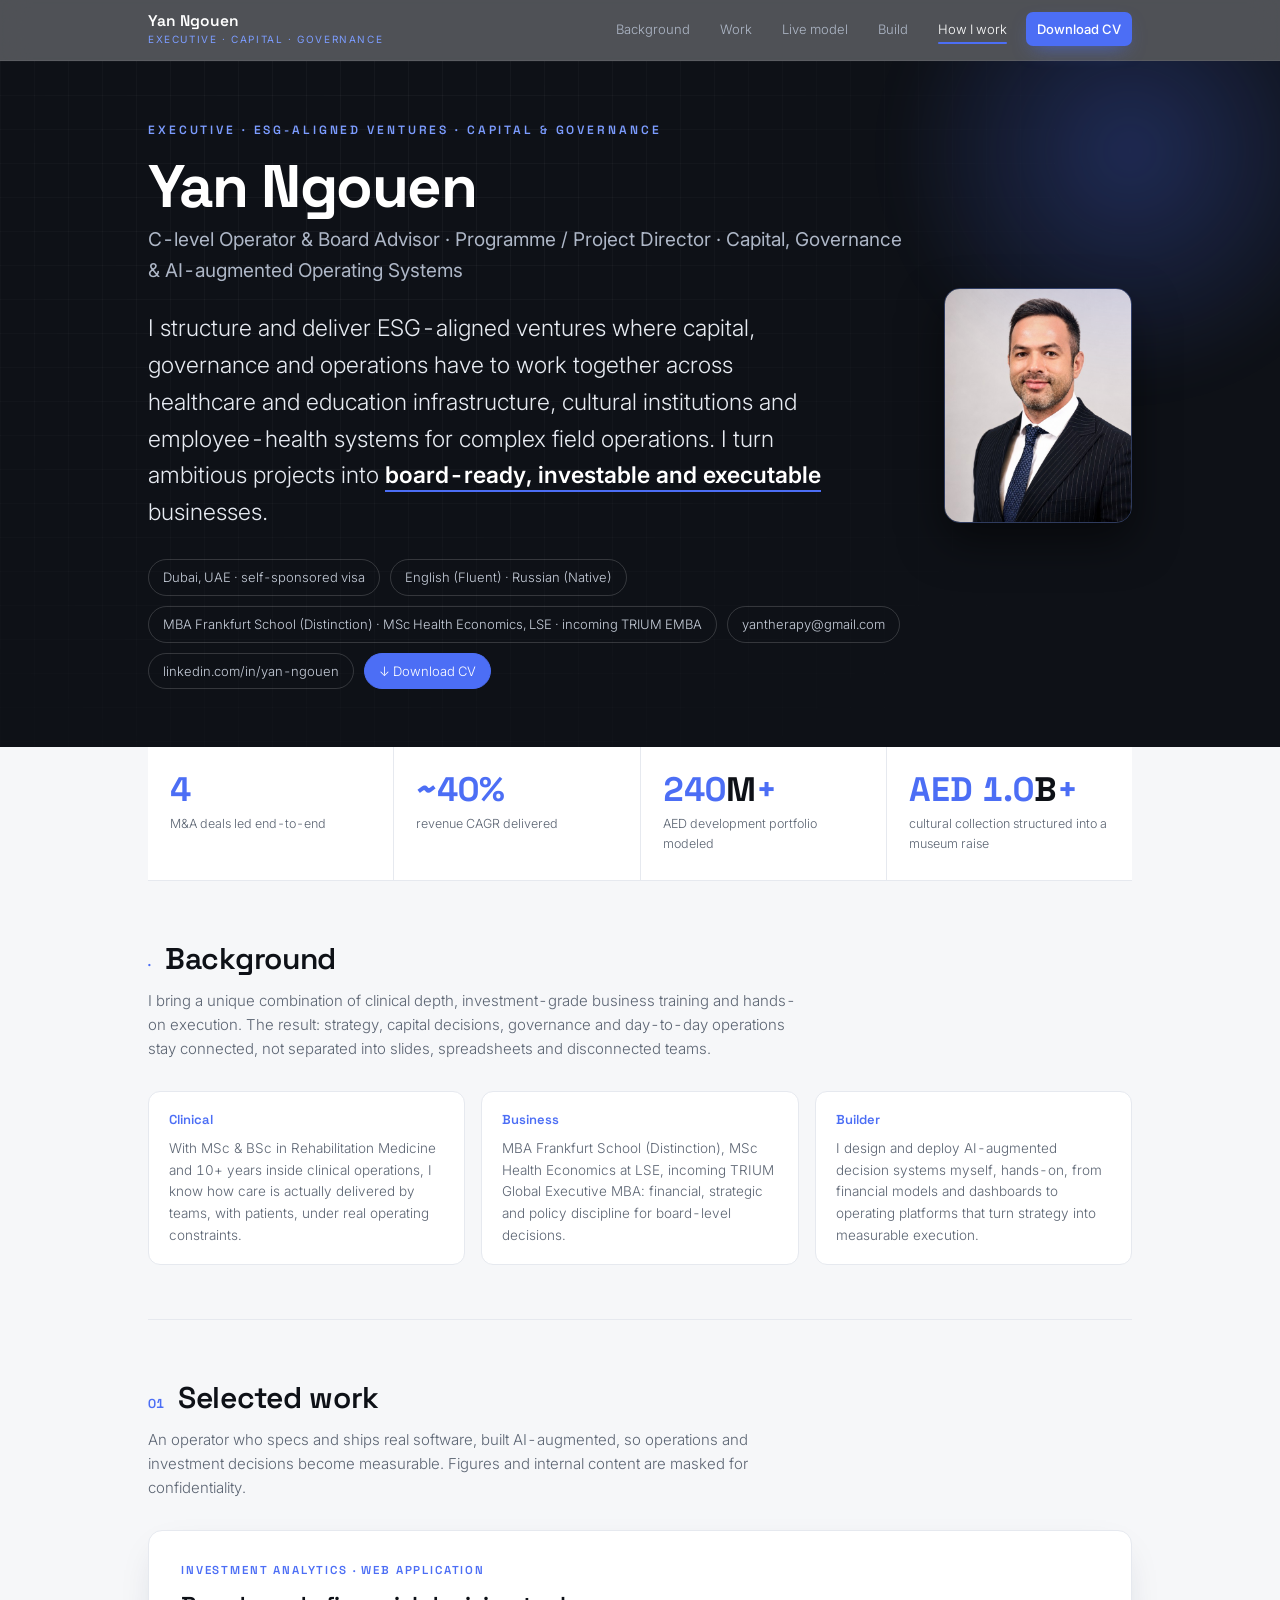
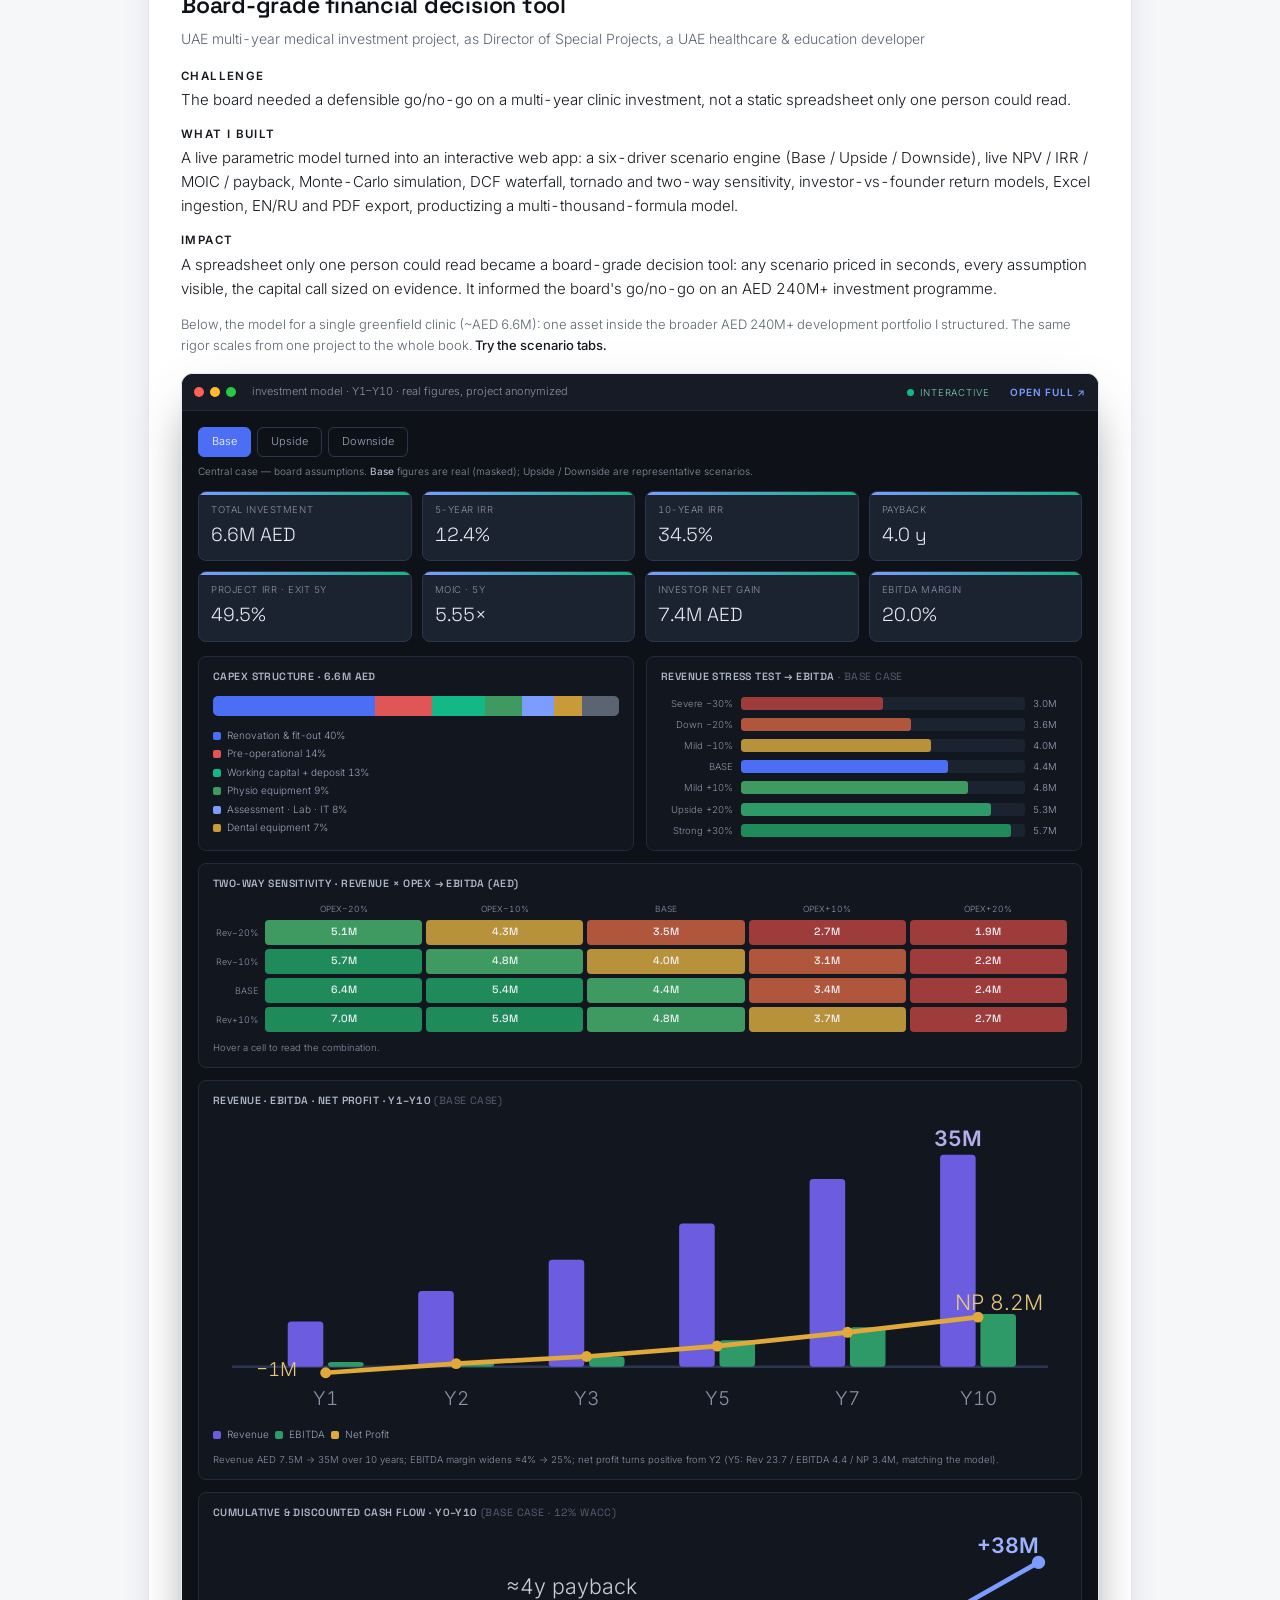
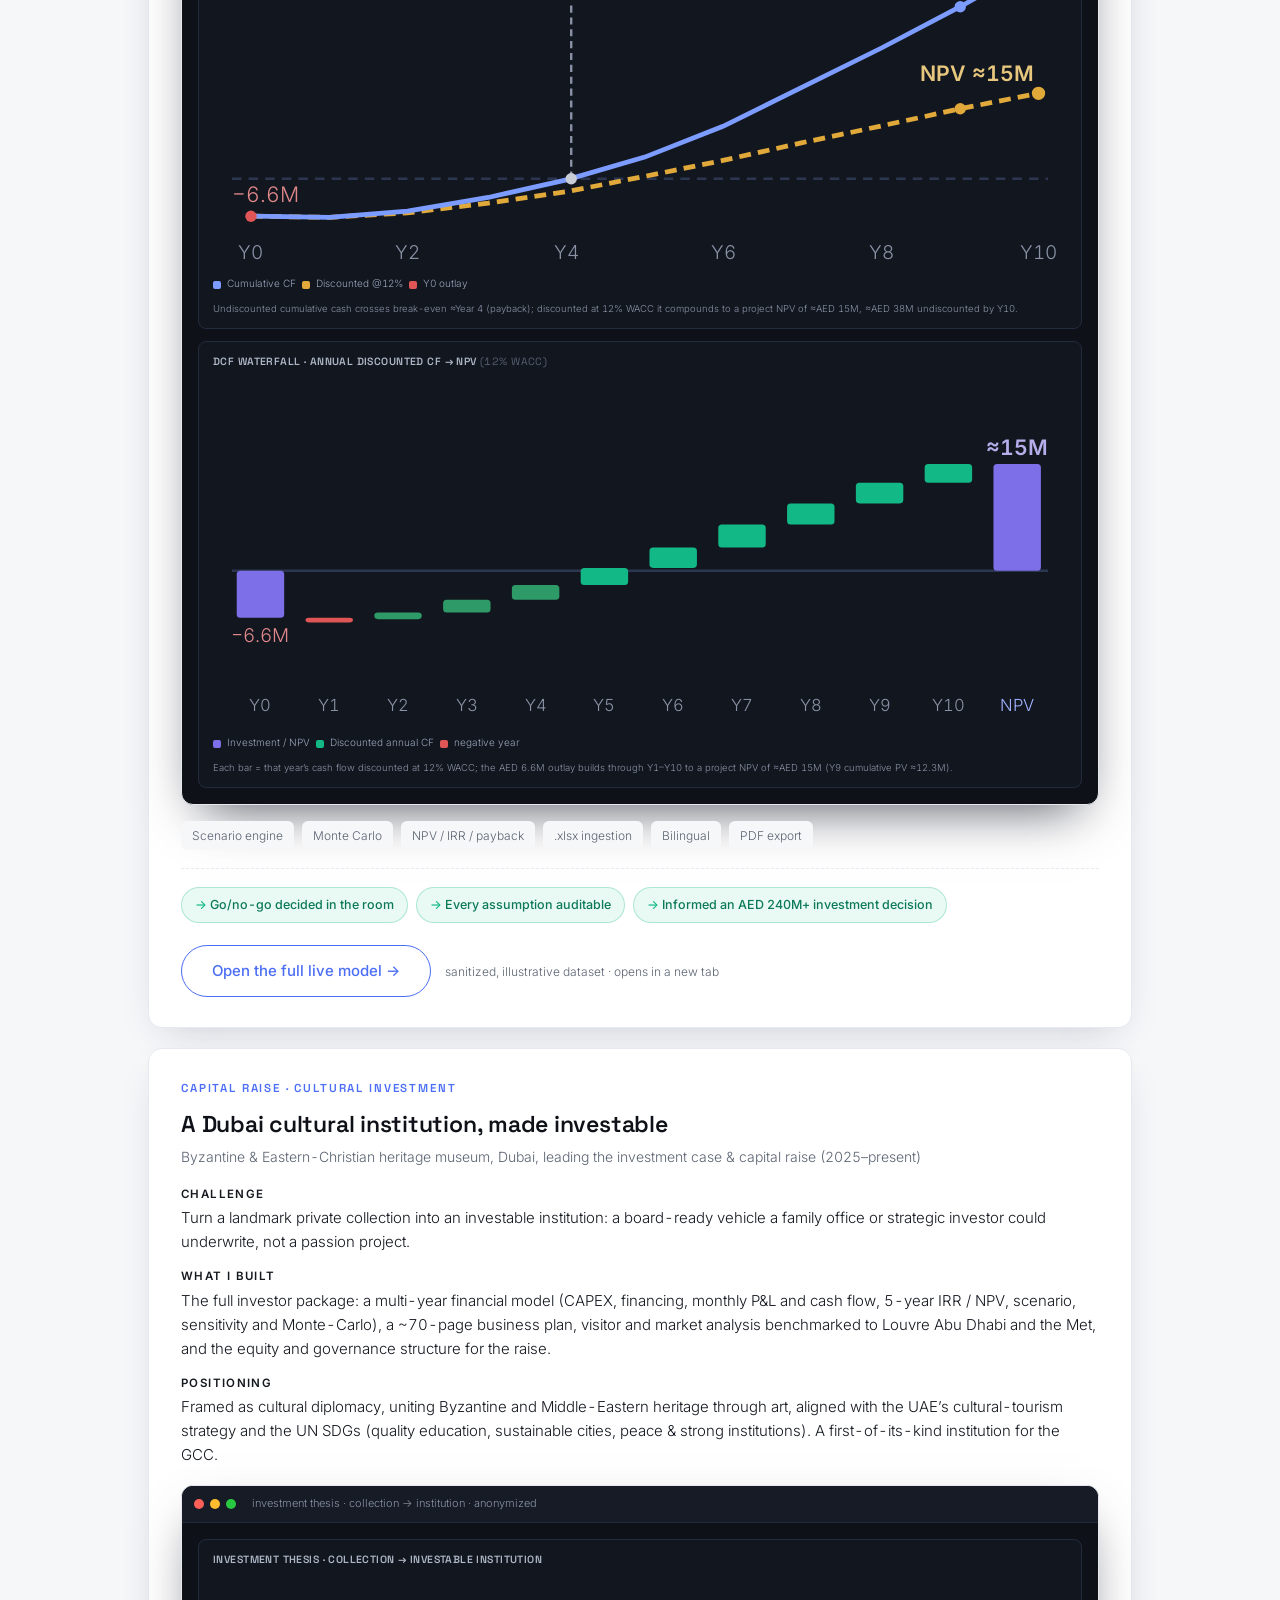
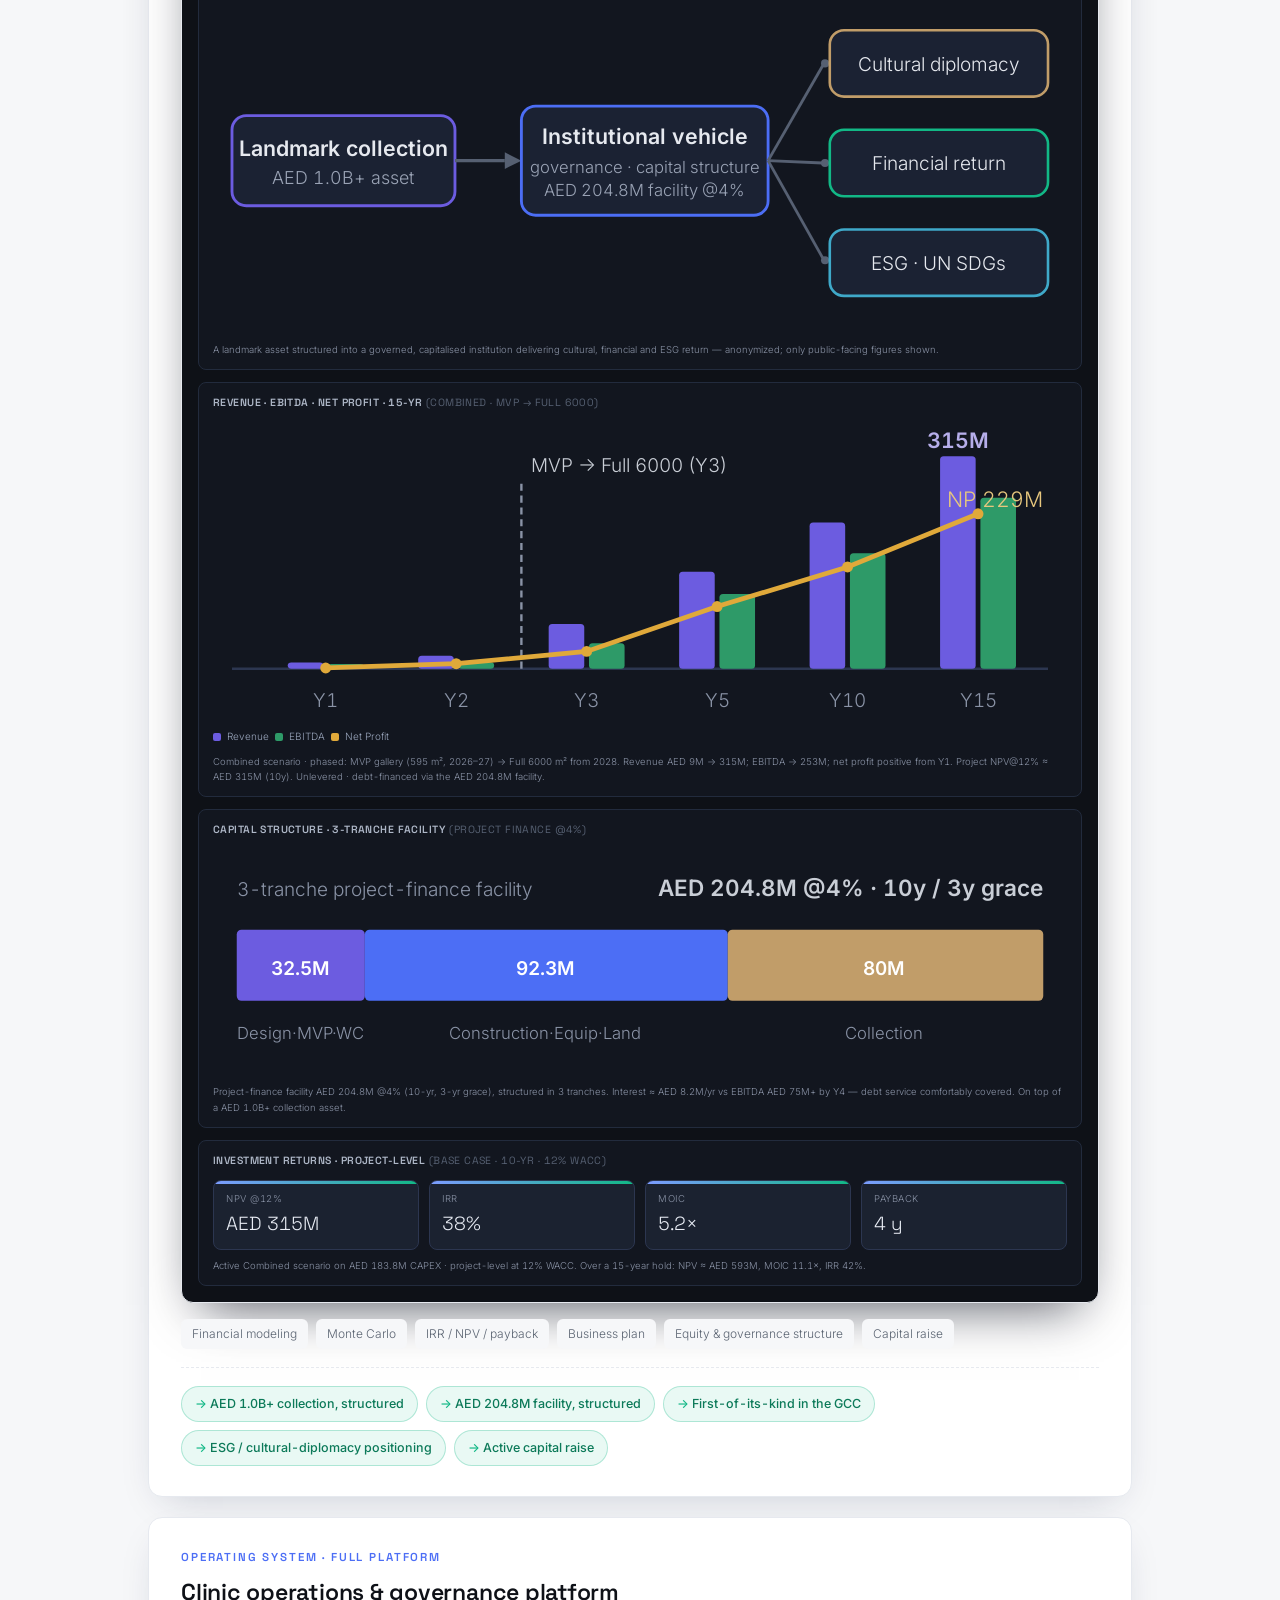
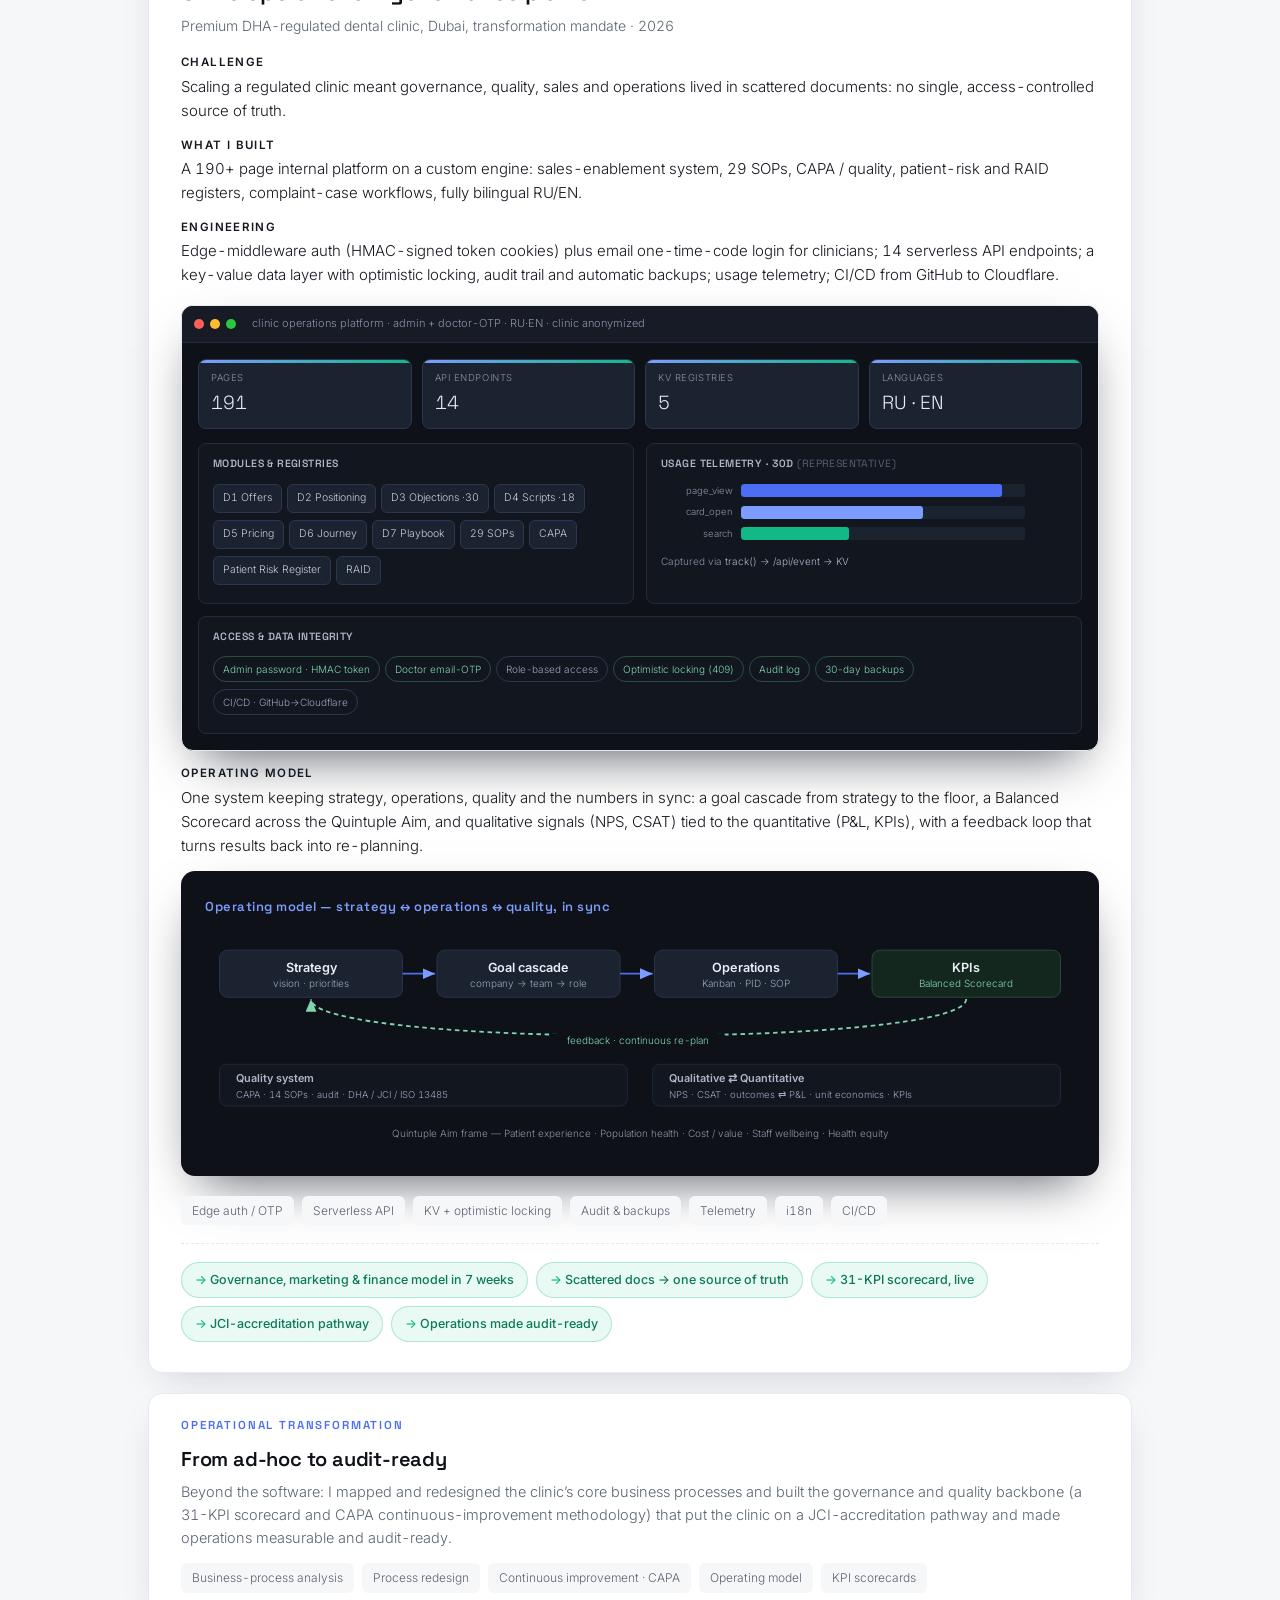
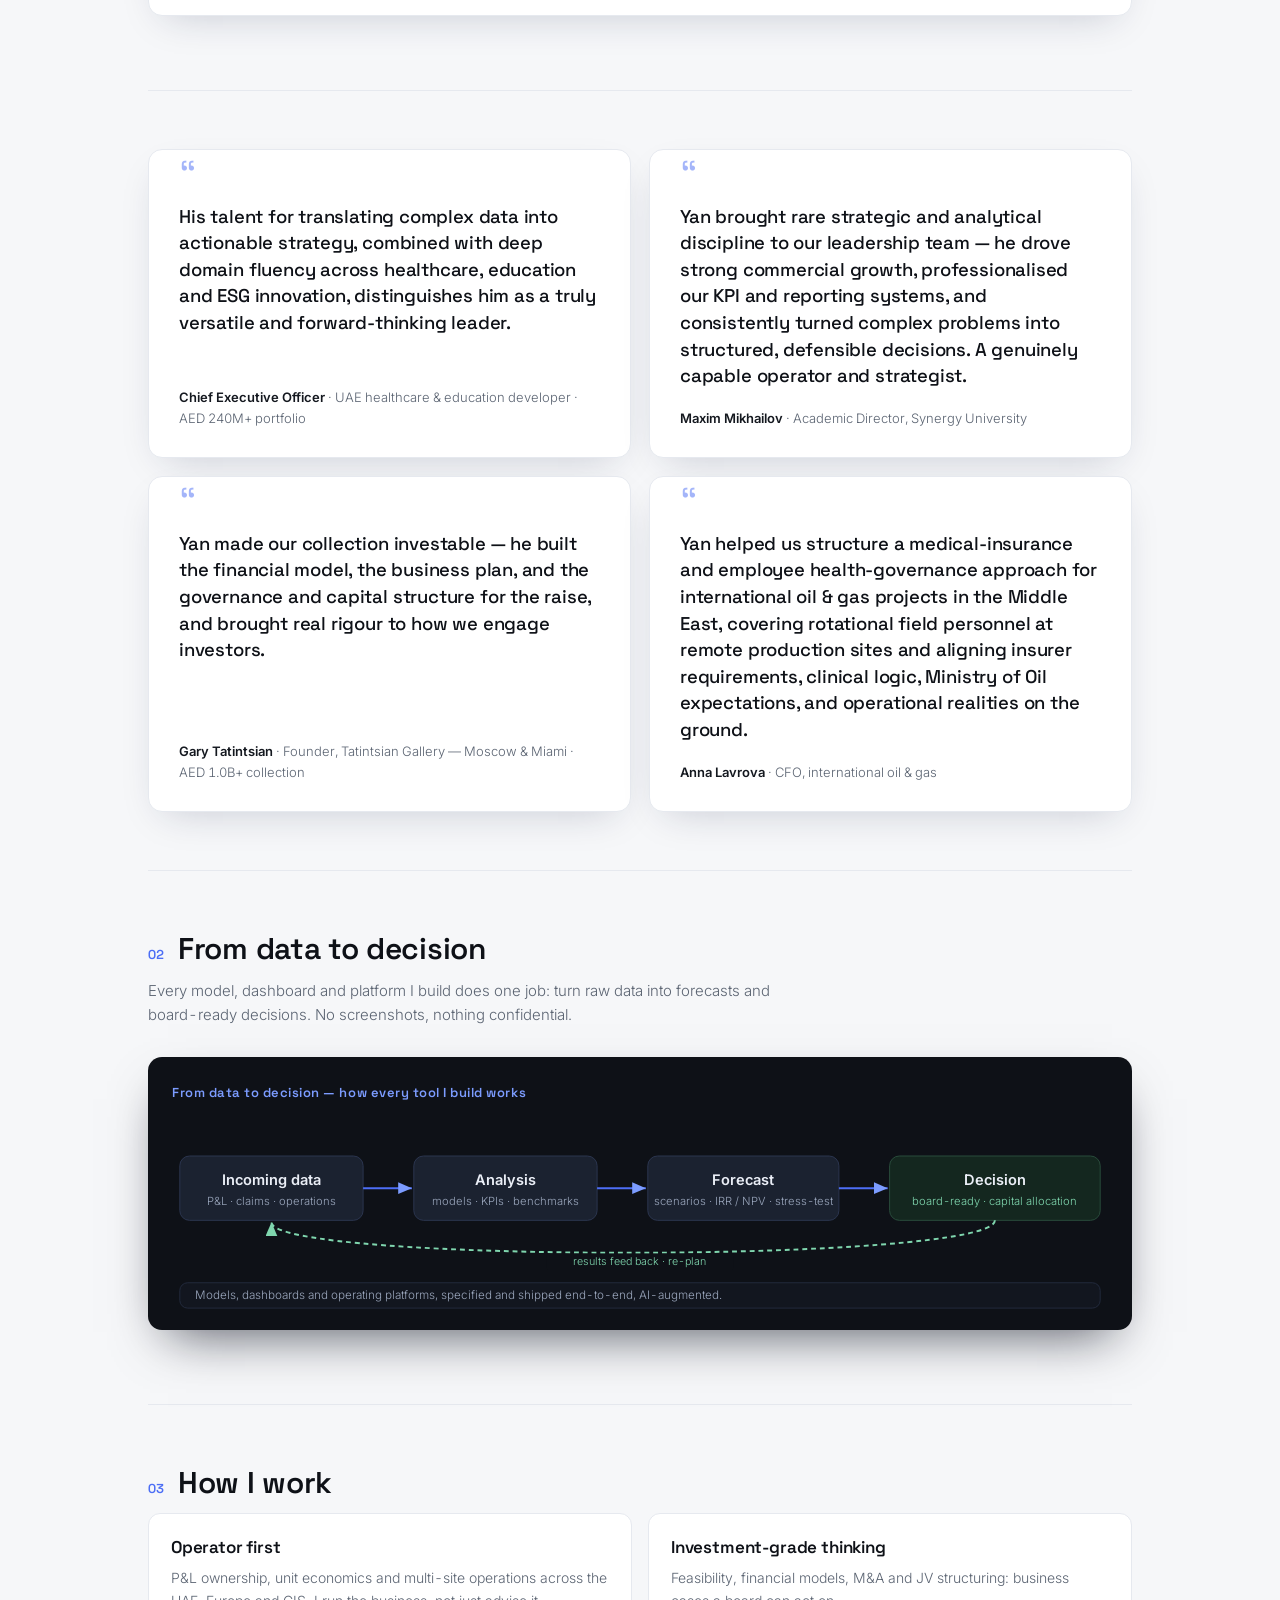
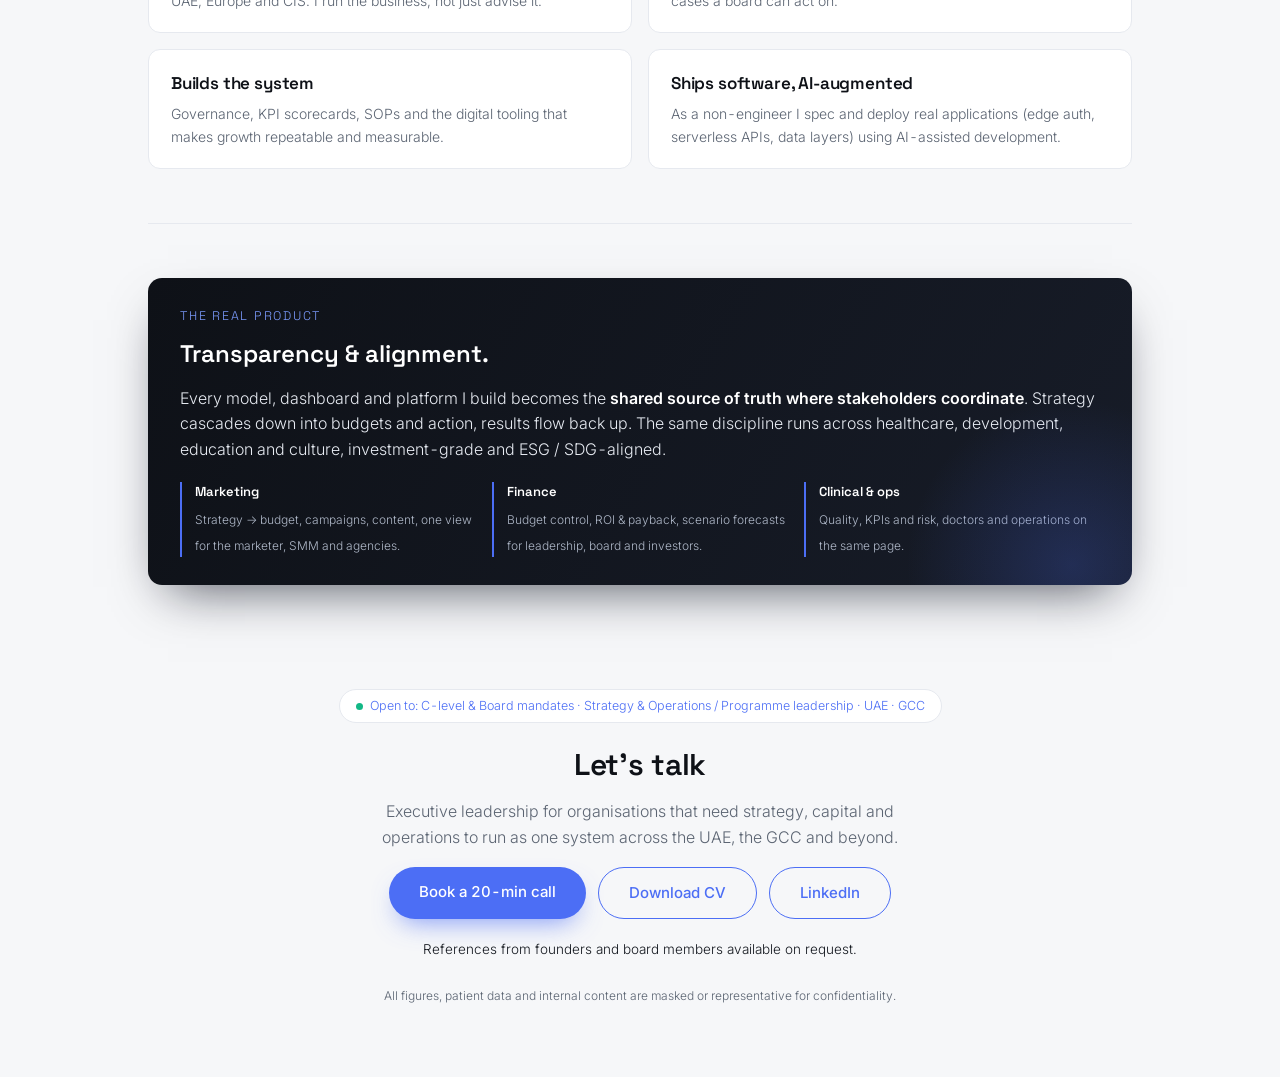
==== index.html @ 35f6a682 "Arisha ENG" ====
<!DOCTYPE html>
<html lang="en">
<head>
<meta charset="UTF-8">
<meta name="viewport" content="width=device-width, initial-scale=1.0">
<title>Yan Ngouen — Executive · ESG-aligned Ventures · Capital &amp; Governance</title>
<meta name="description" content="Yan Ngouen — C-level Operator &amp; Board Advisor · Programme / Project Director. I structure and deliver ESG-aligned ventures where capital, governance and operations work together across healthcare, education, cultural institutions and employee-health systems. Dubai, UAE.">
<meta name="theme-color" content="#0E1117">
<meta name="robots" content="noindex, nofollow">
<meta name="googlebot" content="noindex, nofollow">
<link rel="icon" type="image/png" href="favicon.png">
<meta property="og:type" content="website">
<meta property="og:title" content="Yan Ngouen — Executive · ESG-aligned Ventures · Capital &amp; Governance">
<meta property="og:description" content="C-level Operator &amp; Board Advisor · Programme / Project Director. I turn ambitious projects into board-ready, investable and executable businesses — ESG-aligned, across healthcare, education, culture and employee-health. Dubai, UAE.">
<meta property="og:image" content="https://yantheapy.github.io/yan-portfolio/og-image.png">
<meta property="og:url" content="https://yantheapy.github.io/yan-portfolio/">
<meta name="twitter:card" content="summary_large_image">
<meta name="twitter:title" content="Yan Ngouen — Executive · ESG-aligned Ventures · Capital &amp; Governance">
<meta name="twitter:description" content="C-level Operator &amp; Board Advisor · Programme / Project Director · ESG-aligned ventures · board-ready, investable, executable · Dubai">
<meta name="twitter:image" content="https://yantheapy.github.io/yan-portfolio/og-image.png">
<link rel="preconnect" href="https://fonts.googleapis.com">
<link rel="preconnect" href="https://fonts.gstatic.com" crossorigin>
<link href="https://fonts.googleapis.com/css2?family=Space+Grotesk:wght@500;600;700&family=Inter:wght@300;400;500;600&display=swap" rel="stylesheet">
<style>
  :root{
    --ink:#0E1117; --ink2:#171C28; --paper:#FFFFFF; --bg:#F6F7F9;
    --text:#14181F; --muted:#5B6472; --line:#E6E9EF;
    --accent:#4C6EF5; --accent2:#7C9CFF; --good:#12B886;
    --shadow-light:0 14px 38px -16px rgba(22,32,68,.22);
    --shadow-dark:0 22px 50px -20px rgba(4,9,24,.7);
  }
  *{box-sizing:border-box;margin:0;padding:0}
  html{scroll-behavior:smooth}
  body{font-family:'Inter',sans-serif;color:var(--text);background:var(--bg);line-height:1.6;font-weight:300;-webkit-font-smoothing:antialiased;font-variant-numeric:tabular-nums}
  .wrap{max-width:1040px;margin:0 auto;padding:0 28px}
  h1,h2,h3,h4,.dsp{font-family:'Space Grotesk',sans-serif;font-weight:600;letter-spacing:-.01em;text-wrap:balance}
  a{color:var(--accent);text-decoration:none}
  :focus-visible{outline:2px solid var(--accent2);outline-offset:3px;border-radius:4px}
  section{scroll-margin-top:72px}

  /* SKIP LINK */
  .skip{position:absolute;left:-9999px;top:0;z-index:120;background:var(--accent);color:#fff;padding:10px 16px;border-radius:0 0 8px 0;font-size:13px}
  .skip:focus{left:0}

  /* TOP NAV */
  .topnav{position:sticky;top:0;z-index:60;background:rgba(14,17,23,.72);backdrop-filter:blur(14px) saturate(140%);-webkit-backdrop-filter:blur(14px) saturate(140%);border-bottom:1px solid rgba(255,255,255,.07)}
  .nav-inner{display:flex;align-items:center;justify-content:space-between;height:58px}
  .navbrand{display:flex;flex-direction:column;line-height:1;color:#fff;font-family:'Space Grotesk';font-weight:600;font-size:15.5px}
  .navbrand span{font-family:'Inter';font-weight:400;font-size:10px;letter-spacing:.16em;text-transform:uppercase;color:var(--accent2);margin-top:4px}
  .navlinks{display:flex;align-items:center;gap:8px}
  .navlinks a{font-size:13px;color:#AEB7C7;padding:7px 11px;border-radius:7px;transition:color .2s,background .2s;position:relative}
  .navlinks a:not(.navcta):hover{color:#fff;background:rgba(255,255,255,.06)}
  .navlinks a.active{color:#fff}
  .navlinks a.active:not(.navcta)::after{content:"";position:absolute;left:11px;right:11px;bottom:2px;height:2px;border-radius:2px;background:var(--accent)}
  .navcta{color:#fff!important;background:var(--accent);padding:8px 15px;border-radius:999px;font-weight:500;box-shadow:0 8px 20px -8px rgba(76,110,245,.7);transition:transform .2s,box-shadow .2s}
  .navcta:hover{transform:translateY(-1px);box-shadow:0 12px 26px -8px rgba(76,110,245,.85)}
  .navcta:active{transform:translateY(0)}
  .progress{height:2px;width:0;background:linear-gradient(90deg,var(--accent),var(--accent2));transition:width .08s linear}
  @media(max-width:720px){.navlinks a:not(.navcta){display:none}}

  /* HERO (dark) */
  .hero{background:var(--ink);color:#EEF1F6;position:relative;overflow:hidden}
  .hero::before{content:"";position:absolute;inset:0;
    background-image:linear-gradient(rgba(255,255,255,.04) 1px,transparent 1px),linear-gradient(90deg,rgba(255,255,255,.04) 1px,transparent 1px);
    background-size:34px 34px;mask-image:radial-gradient(circle at 30% 20%,#000,transparent 75%);-webkit-mask-image:radial-gradient(circle at 30% 20%,#000,transparent 75%)}
  .hero::after{content:"";position:absolute;width:540px;height:540px;right:-120px;top:-180px;border-radius:50%;
    background:radial-gradient(circle,rgba(76,110,245,.28),transparent 62%);filter:blur(20px);pointer-events:none}
  .hero .wrap{position:relative;padding:60px 28px 58px}
  .eyebrow{font-family:'Space Grotesk';letter-spacing:.24em;text-transform:uppercase;font-size:12px;color:var(--accent2);font-weight:600}
  .hero h1{font-size:60px;line-height:1.02;margin:16px 0 8px;color:#fff;font-weight:700;letter-spacing:-.025em}
  .hero .role{font-size:19px;color:#AEB7C7;font-weight:400}
  .spine{font-size:23px;margin:24px 0 28px;max-width:680px;color:#E7EBF2;font-weight:300}
  .spine b{font-weight:600;color:#fff;border-bottom:2px solid var(--accent);padding-bottom:1px}
  .chips{display:flex;flex-wrap:wrap;gap:10px}
  .chip{font-size:13px;padding:7px 14px;border:1px solid rgba(255,255,255,.16);border-radius:999px;color:#C7CEDA;transition:border-color .2s,background .2s,transform .2s}
  .chip:hover{border-color:rgba(124,156,255,.55);background:rgba(124,156,255,.08)}
  .chip a{color:#C7CEDA}
  .chip.solid{background:var(--accent);border-color:var(--accent);color:#fff}
  .chip.solid a{color:#fff}
  .chip.solid:hover{transform:translateY(-1px);background:#3f60e8}
  .herowrap{display:flex;align-items:center;gap:36px;justify-content:space-between}
  .herotext{flex:1;min-width:0}
  .headshot{width:188px;height:235px;border-radius:16px;object-fit:cover;object-position:center top;border:1px solid rgba(124,156,255,.30);box-shadow:0 18px 44px rgba(0,0,0,.5);flex:none}
  @media(max-width:720px){.herowrap{flex-direction:column-reverse;align-items:flex-start;gap:18px}.headshot{width:128px;height:160px}}

  /* METRICS */
  .metrics{display:grid;grid-template-columns:repeat(4,1fr);gap:1px;background:var(--line);border-bottom:1px solid var(--line)}
  .metric{background:var(--paper);padding:26px 22px;transition:background .25s}
  .metric:hover{background:#FBFCFE}
  .metric .num{font-family:'Space Grotesk';font-size:34px;color:var(--ink);line-height:1;font-weight:700}
  .metric .num span{color:var(--accent)}
  .metric .lbl{font-size:12.5px;color:var(--muted);margin-top:7px}

  .sec{padding:54px 0;border-bottom:1px solid var(--line)}
  .sec-head{display:flex;align-items:baseline;gap:14px;margin-bottom:6px}
  .sec-head h2{font-size:30px;color:var(--ink)}
  .sec-head .n{font-family:'Space Grotesk';font-size:13px;color:var(--accent);font-weight:600}
  .sec-sub{color:var(--muted);font-size:15px;margin-bottom:30px;max-width:660px}

  .case{background:var(--paper);border:1px solid var(--line);border-radius:14px;padding:30px 32px;margin-bottom:20px;box-shadow:var(--shadow-light);transition:transform .3s cubic-bezier(.2,.7,.2,1),box-shadow .3s}
  .case:hover{transform:translateY(-3px);box-shadow:0 26px 56px -22px rgba(22,32,68,.32)}
  .case .tag{font-family:'Space Grotesk';font-size:11.5px;letter-spacing:.16em;text-transform:uppercase;color:var(--accent);font-weight:600}
  .case h3{font-size:23px;margin:8px 0 4px;color:var(--ink)}
  .case .ctx{color:var(--muted);font-size:14px;margin-bottom:16px}
  .case .block{margin:13px 0}
  .case .block .k{font-size:11.5px;letter-spacing:.12em;text-transform:uppercase;color:var(--text);font-weight:600;margin-bottom:3px}
  .case .block p{font-size:15px}
  .stack{display:flex;flex-wrap:wrap;gap:8px;margin-top:16px}
  .stack span{font-size:12px;padding:5px 11px;background:var(--bg);border-radius:6px;color:var(--muted)}
  .outcome{display:flex;flex-wrap:wrap;gap:8px;margin-top:18px;padding-top:18px;border-top:1px dashed var(--line)}
  .outcome .o{font-size:12.5px;padding:7px 13px;border-radius:999px;background:rgba(18,184,134,.09);border:1px solid rgba(18,184,134,.28);color:#0c7a59;font-weight:500}
  .outcome .o::before{content:"→ ";color:var(--good)}

  /* DIAGRAMS */
  .diagram{background:var(--ink);border-radius:14px;padding:26px 24px 18px;margin-bottom:20px;box-shadow:var(--shadow-dark)}
  .diagram .dlabel{font-family:'Space Grotesk';font-size:13px;color:var(--accent2);font-weight:600;margin-bottom:14px;letter-spacing:.04em}
  .diagram svg{width:100%;height:auto;display:block}

  .caps{display:grid;grid-template-columns:repeat(2,1fr);gap:16px}
  .cap{padding:20px 22px;border:1px solid var(--line);border-radius:12px;background:var(--paper);transition:transform .25s,border-color .25s,box-shadow .25s}
  .cap:hover{transform:translateY(-3px);border-color:rgba(76,110,245,.45);box-shadow:var(--shadow-light)}
  .cap h4{font-size:17px;margin-bottom:6px;color:var(--ink)}
  .cap p{font-size:14px;color:var(--muted)}
  .triad{display:grid;grid-template-columns:repeat(3,1fr);gap:16px}
  .tcard{padding:18px 20px;border:1px solid var(--line);border-radius:12px;background:var(--paper);transition:transform .25s,border-color .25s,box-shadow .25s}
  .tcard:hover{transform:translateY(-3px);border-color:rgba(76,110,245,.45);box-shadow:var(--shadow-light)}
  .tcard .th{font-family:'Space Grotesk';font-size:13px;color:var(--accent);font-weight:600;margin-bottom:7px}
  .tcard p{font-size:13.5px;color:var(--muted)}
  @media(max-width:720px){.triad{grid-template-columns:1fr}}

  .note{background:linear-gradient(120deg,var(--ink),var(--ink2));color:#E7EBF2;border-radius:14px;padding:28px 32px;font-size:16px;font-weight:300;box-shadow:var(--shadow-dark);position:relative;overflow:hidden}
  .note::after{content:"";position:absolute;width:360px;height:360px;right:-120px;bottom:-160px;border-radius:50%;background:radial-gradient(circle,rgba(76,110,245,.22),transparent 65%);pointer-events:none}
  .note b{color:#fff;font-weight:600}
  .hubs{display:grid;grid-template-columns:repeat(3,1fr);gap:16px;margin-top:20px;position:relative}
  .hubs > div{border-left:2px solid var(--accent);padding-left:13px}
  .hubs b{display:block;color:#fff;font-size:13px;margin-bottom:3px;font-family:'Space Grotesk'}
  .hubs span{font-size:12px;color:#AEB7C7;line-height:1.5}
  @media(max-width:720px){.hubs{grid-template-columns:1fr}}

  footer{padding:50px 0 72px;text-align:center}
  footer h2{font-size:30px;color:var(--ink);margin-bottom:10px}
  .cta{display:inline-block;margin-top:8px;padding:13px 30px;background:var(--accent);color:#fff;border-radius:999px;font-size:15px;font-weight:500;box-shadow:0 12px 26px -10px rgba(76,110,245,.7);transition:transform .2s,box-shadow .2s}
  .cta:hover{transform:translateY(-2px);box-shadow:0 16px 32px -10px rgba(76,110,245,.85)}
  .cta:active{transform:translateY(0)}
  .cta.ghost{background:transparent;color:var(--accent);border:1px solid var(--accent);box-shadow:none}
  .cta.ghost:hover{background:rgba(76,110,245,.07)}
  .ctas{display:flex;gap:12px;justify-content:center;flex-wrap:wrap;margin-top:8px}
  .avail{display:inline-block;font-size:12.5px;color:var(--accent);border:1px solid var(--line);background:var(--paper);border-radius:999px;padding:6px 16px;margin-bottom:18px}
  .avail .dot{display:inline-block;width:7px;height:7px;border-radius:50%;background:var(--good);margin-right:7px;vertical-align:middle;box-shadow:0 0 0 0 rgba(18,184,134,.5);animation:pulse 2.4s infinite}
  @keyframes pulse{0%{box-shadow:0 0 0 0 rgba(18,184,134,.45)}70%{box-shadow:0 0 0 7px rgba(18,184,134,0)}100%{box-shadow:0 0 0 0 rgba(18,184,134,0)}}
  .fineprint{margin-top:26px;font-size:12px;color:var(--muted)}

  @media(max-width:720px){
    .hero h1{font-size:40px}.spine{font-size:19px}
    .metrics{grid-template-columns:repeat(2,1fr)}.caps{grid-template-columns:1fr}
    .hero .wrap{padding:48px 28px 40px}
  }

  /* INTERACTIVE DASHBOARD */
  .dashprev{margin-top:18px;border:1px solid var(--line);border-radius:12px;overflow:hidden;background:#0E1117;box-shadow:var(--shadow-dark)}
  .dashbar{display:flex;align-items:center;gap:6px;padding:9px 12px;background:#161B26;border-bottom:1px solid #222B3D}
  .dashbar i{width:10px;height:10px;border-radius:50%;display:inline-block}
  .dashbar .u{margin-left:10px;font-size:11px;color:#8A93A6}
  .dashbar .live{margin-left:auto;font-size:9.5px;letter-spacing:.1em;text-transform:uppercase;color:#7FD6AE;display:flex;align-items:center;gap:6px}
  .dashbar .live i{width:7px;height:7px;background:#12B886;animation:pulse 2.4s infinite}
  .dashbody{padding:16px}
  .scn{display:flex;gap:6px;margin-bottom:6px}
  .scn span{font-size:11px;padding:5px 13px;border-radius:6px;border:1px solid #2C3650;color:#9AA6BC;cursor:pointer;user-select:none;transition:background .2s,border-color .2s,color .2s,transform .15s}
  .scn span:hover{border-color:#4C6EF5;color:#C7CEDA}
  .scn span.on{background:#4C6EF5;border-color:#4C6EF5;color:#fff}
  .scn span:active{transform:scale(.96)}
  .scnhint{font-size:10px;color:#8A93A6;margin-bottom:12px}
  .scnhint b{color:#AEB7C7;font-weight:500}
  .kpis{display:grid;grid-template-columns:repeat(4,1fr);gap:10px;margin-bottom:14px}
  .kpi{background:#1B2230;border:1px solid #2C3650;border-radius:8px;padding:10px 12px;position:relative;overflow:hidden}
  .kpi::before{content:"";position:absolute;top:0;left:0;right:0;height:3px;background:linear-gradient(90deg,#7C9CFF,#12B886)}
  .kpi .l{font-size:9.5px;color:#8A93A6;text-transform:uppercase;letter-spacing:.06em}
  .kpi .v{font-family:'Space Grotesk';font-size:19px;color:#EAEEF6;margin-top:3px}
  .kpi .v.m{color:#566072;letter-spacing:.06em}
  .dgrid{display:grid;grid-template-columns:1fr 1fr;gap:12px;margin-top:14px}
  .panel{background:#12161F;border:1px solid #222B3D;border-radius:8px;padding:12px 14px}
  .panel h5{font-family:'Space Grotesk';font-size:10.5px;color:#AEB7C7;font-weight:600;margin-bottom:10px;letter-spacing:.04em;text-transform:uppercase}
  .torn{display:flex;flex-direction:column;gap:6px}
  .torn .r{display:flex;align-items:center;gap:8px}
  .torn .r .lab{width:72px;text-align:right;font-size:9.5px;color:#8A93A6;flex:none}
  .torn .r .track{flex:1;background:#1B2230;border-radius:3px;overflow:hidden}
  .torn .r .bar{height:13px;border-radius:3px;display:block;transition:width .6s cubic-bezier(.2,.7,.2,1)}
  .torn .r .val{font-size:9.5px;color:#9AA6BC;width:34px;flex:none}
  .sbar{display:flex;height:20px;border-radius:5px;overflow:hidden;margin-bottom:10px}
  .sbar span{display:block;height:100%}
  .leg{font-size:10px;color:#9AA6BC;line-height:1.85}
  .leg i{display:inline-block;width:8px;height:8px;border-radius:2px;margin-right:6px;vertical-align:middle}
  .heat2{display:grid;grid-template-columns:48px repeat(5,1fr);gap:4px;align-items:center}
  .heat2 .hh{font-size:8.5px;color:#8A93A6;text-align:center}
  .heat2 .hl{font-size:9px;color:#8A93A6;text-align:right;padding-right:3px}
  .heat2 .hc{height:25px;border-radius:4px;display:flex;align-items:center;justify-content:center;font-size:10.5px;color:#F0F3F8;font-weight:500;font-family:'Space Grotesk';cursor:default;transition:transform .15s,box-shadow .15s;position:relative}
  .heat2 .hc:hover{transform:scale(1.12);box-shadow:0 0 0 2px rgba(255,255,255,.5);z-index:2}
  .heatcap{font-size:9.5px;color:#8A93A6;margin-top:8px;min-height:13px}
  .heatcap b{color:#C7CEDA;font-weight:500}
  .chip2{font-size:10.5px;padding:5px 9px;background:#1B2230;border:1px solid #2C3650;border-radius:6px;color:#C7CEDA;display:inline-block;margin:0 5px 6px 0}
  .badge{font-size:10px;padding:4px 9px;border-radius:999px;border:1px solid #2C3650;color:#9AA6BC;display:inline-block;margin:0 5px 6px 0}
  .badge.g{border-color:#2A4D3C;color:#7FD6AE}
  @media(max-width:720px){.kpis{grid-template-columns:repeat(2,1fr)}.dgrid{grid-template-columns:1fr}}

  /* PULL QUOTES (two-up) */
  .quotewrap{padding:58px 0;border-bottom:1px solid var(--line)}
  .quotes{display:grid;grid-template-columns:repeat(2,1fr);gap:18px;max-width:1000px;margin:0 auto}
  .quote{background:var(--paper);border:1px solid var(--line);border-radius:14px;padding:28px 30px;box-shadow:var(--shadow-light);position:relative;display:flex;flex-direction:column}
  .quote .mark{display:block;font-family:'Space Grotesk';font-size:46px;line-height:0;height:26px;color:var(--accent);opacity:.5}
  .quote blockquote{margin:0;flex:1}
  .quote p{font-family:'Space Grotesk';font-weight:500;font-size:18.5px;line-height:1.44;letter-spacing:-.01em;color:var(--ink)}
  .quote .by{margin-top:18px;font-size:13px;color:var(--muted)}
  .quote .by b{color:var(--text);font-weight:600}
  @media(max-width:980px){.quotes{grid-template-columns:1fr;max-width:580px}}
  @media(max-width:720px){.quote p{font-size:18px}}

  /* MOTION */
  .reveal{opacity:0;transform:translateY(18px);transition:opacity .6s cubic-bezier(.2,.7,.2,1),transform .6s cubic-bezier(.2,.7,.2,1)}
  .reveal.in{opacity:1;transform:none}
  @media(prefers-reduced-motion:reduce){
    *{scroll-behavior:auto!important}
    .reveal{opacity:1!important;transform:none!important;transition:none!important}
    .torn .r .bar{transition:none!important}
    .avail .dot,.dashbar .live i{animation:none!important}
  }

  @media print{
    @page{margin:12mm 0}
    .topnav,.skip,.progress{display:none!important}
    .reveal{opacity:1!important;transform:none!important}
    .dashprev,.kpi{-webkit-print-color-adjust:exact;print-color-adjust:exact}
    body{background:#fff}
    .hero{background:var(--ink)!important;-webkit-print-color-adjust:exact;print-color-adjust:exact}
    .diagram,.note{-webkit-print-color-adjust:exact;print-color-adjust:exact}
    .case .block,.cap,.note,.diagram{break-inside:avoid}
    a{color:var(--text)}
  }
</style>
</head>
<body>
  <a class="skip" href="#main">Skip to content</a>

  <header class="topnav">
    <div class="wrap nav-inner">
      <a class="navbrand" href="#top">Yan Ngouen<span>Executive · Capital · Governance</span></a>
      <nav class="navlinks" aria-label="Section navigation">
        <a href="#background">Background</a>
        <a href="#work">Work</a>
        <a href="arisha/" target="_blank" rel="noopener">Live model</a>
        <a href="#build">Build</a>
        <a href="#how">How I work</a>
        <a class="navcta" href="cv.html">Download CV</a>
      </nav>
    </div>
    <div class="progress" id="progress"></div>
  </header>

  <div class="hero" id="top">
    <div class="wrap herowrap">
      <div class="herotext">
      <div class="eyebrow">Executive · ESG-aligned ventures · Capital &amp; Governance</div>
      <h1>Yan Ngouen</h1>
      <div class="role">C-level Operator &amp; Board Advisor · Programme / Project Director · Capital, Governance &amp; AI-augmented Operating Systems</div>
      <p class="spine">I structure and deliver ESG-aligned ventures where capital, governance and operations have to work together across healthcare and education infrastructure, cultural institutions and employee-health systems for complex field operations. I turn ambitious projects into <b>board-ready, investable and executable</b> businesses.</p>
      <div class="chips">
        <span class="chip">Dubai, UAE · self-sponsored visa</span>
        <span class="chip">English (Fluent) · Russian (Native)</span>
        <span class="chip">MBA Frankfurt School (Distinction) · MSc Health Economics, LSE · incoming TRIUM EMBA</span>
        <span class="chip"><a href="mailto:yantherapy@gmail.com">yantherapy@gmail.com</a></span>
        <span class="chip"><a href="https://www.linkedin.com/in/yan-ngouen/">linkedin.com/in/yan-ngouen</a></span>
        <span class="chip solid"><a href="cv.html">&#8595; Download CV</a></span>
      </div>
      </div>
      <img class="headshot" src="photo.jpg" alt="Yan Ngouen — C-level Operator &amp; Board Advisor" width="158" height="158">
    </div>
  </div>

  <main id="main" class="wrap">
    <div class="metrics">
      <div class="metric"><div class="num"><span class="c" data-count="4" data-dec="0">4</span></div><div class="lbl">M&amp;A deals led end-to-end</div></div>
      <div class="metric"><div class="num"><span style="color:var(--accent)"><span class="c" data-count="40" data-dec="0" data-prefix="~">~40</span>%</span></div><div class="lbl">revenue CAGR delivered</div></div>
      <div class="metric"><div class="num"><span class="c" data-count="240" data-dec="0">240</span>M<span>+</span></div><div class="lbl">AED development portfolio modeled</div></div>
      <div class="metric"><div class="num"><span class="c" data-count="1" data-dec="1" data-prefix="AED ">AED 1.0</span>B<span>+</span></div><div class="lbl">cultural collection structured into a museum raise</div></div>
    </div>

    <section id="background" class="sec">
      <div class="sec-head reveal"><span class="n">·</span><h2>Background</h2></div>
      <p class="sec-sub reveal">I bring a unique combination of clinical depth, investment-grade business training and hands-on execution. The result: strategy, capital decisions, governance and day-to-day operations stay connected, not separated into slides, spreadsheets and disconnected teams.</p>
      <div class="triad">
        <div class="tcard reveal"><div class="th">Clinical</div><p>With MSc &amp; BSc in Rehabilitation Medicine and 10+ years inside clinical operations, I know how care is actually delivered by teams, with patients, under real operating constraints.</p></div>
        <div class="tcard reveal"><div class="th">Business</div><p>MBA Frankfurt School (Distinction), MSc Health Economics at LSE, incoming TRIUM Global Executive MBA: financial, strategic and policy discipline for board-level decisions.</p></div>
        <div class="tcard reveal"><div class="th">Builder</div><p>I design and deploy AI-augmented decision systems myself, hands-on, from financial models and dashboards to operating platforms that turn strategy into measurable execution.</p></div>
      </div>
    </section>

    <section id="work" class="sec">
      <div class="sec-head reveal"><span class="n">01</span><h2>Selected work</h2></div>
      <p class="sec-sub reveal">An operator who specs and ships real software, built AI-augmented, so operations and investment decisions become measurable. Figures and internal content are masked for confidentiality.</p>

      <div class="case reveal">
        <div class="tag">Investment analytics · web application</div>
        <h3>Board-grade financial decision tool</h3>
        <div class="ctx">UAE multi-year medical investment project, as Director of Special Projects, a UAE healthcare &amp; education developer</div>
        <div class="block"><div class="k">Challenge</div><p>The board needed a defensible go/no-go on a multi-year clinic investment, not a static spreadsheet only one person could read.</p></div>
        <div class="block"><div class="k">What I built</div><p>A live parametric model turned into an interactive web app: a six-driver scenario engine (Base / Upside / Downside), live NPV / IRR / MOIC / payback, Monte-Carlo simulation, DCF waterfall, tornado and two-way sensitivity, investor-vs-founder return models, Excel ingestion, EN/RU and PDF export, productizing a multi-thousand-formula model.</p></div>
        <div class="block"><div class="k">Impact</div><p>A spreadsheet only one person could read became a board-grade decision tool: any scenario priced in seconds, every assumption visible, the capital call sized on evidence. It informed the board's go/no-go on an AED 240M+ investment programme.</p></div>
        <p style="font-size:13px;color:var(--muted);margin:2px 0 0">Below, the model for a single greenfield clinic (~AED 6.6M): one asset inside the broader AED 240M+ development portfolio I structured. The same rigor scales from one project to the whole book. <b style="color:var(--text);font-weight:500">Try the scenario tabs.</b></p>
        <div class="dashprev" id="invest">
          <div class="dashbar"><i style="background:#FF5F57"></i><i style="background:#FEBC2E"></i><i style="background:#28C840"></i><span class="u">investment model · Y1&ndash;Y10 · real figures, project anonymized</span><span class="live"><i></i>interactive</span><a href="arisha/" target="_blank" rel="noopener" style="margin-left:14px;font-size:10px;letter-spacing:.08em;text-transform:uppercase;color:#7C9CFF;font-weight:600;white-space:nowrap">open full &#8599;</a></div>
          <div class="dashbody">
            <div class="scn" id="scn" role="tablist" aria-label="Scenario">
              <span class="on" data-s="base" role="tab" tabindex="0" aria-selected="true">Base</span>
              <span data-s="upside" role="tab" tabindex="0" aria-selected="false">Upside</span>
              <span data-s="downside" role="tab" tabindex="0" aria-selected="false">Downside</span>
            </div>
            <div class="scnhint" id="scnhint">Central case — board assumptions. <b>Base</b> figures are real (masked); Upside / Downside are representative scenarios.</div>
            <div class="kpis">
              <div class="kpi"><div class="l">Total investment</div><div class="v" data-k="capex">6.6M AED</div></div>
              <div class="kpi"><div class="l">5-Year IRR</div><div class="v" data-k="irr5">12.4%</div></div>
              <div class="kpi"><div class="l">10-Year IRR</div><div class="v" data-k="irr10">34.5%</div></div>
              <div class="kpi"><div class="l">Payback</div><div class="v" data-k="payback">4.0 y</div></div>
              <div class="kpi"><div class="l">Project IRR · exit 5Y</div><div class="v" data-k="pirr">49.5%</div></div>
              <div class="kpi"><div class="l">MOIC · 5Y</div><div class="v" data-k="moic">5.55&times;</div></div>
              <div class="kpi"><div class="l">Investor net gain</div><div class="v" data-k="gain">7.4M AED</div></div>
              <div class="kpi"><div class="l">EBITDA margin</div><div class="v" data-k="ebitda">20.0%</div></div>
            </div>
            <div class="dgrid">
              <div class="panel">
                <h5>CapEx structure &middot; 6.6M AED</h5>
                <div class="sbar"><span style="width:40%;background:#4C6EF5"></span><span style="width:14%;background:#E05656"></span><span style="width:13%;background:#12B886"></span><span style="width:9%;background:#3E9A60"></span><span style="width:8%;background:#7C9CFF"></span><span style="width:7%;background:#C99A3A"></span><span style="width:9%;background:#5B6472"></span></div>
                <div class="leg"><i style="background:#4C6EF5"></i>Renovation &amp; fit-out 40%<br><i style="background:#E05656"></i>Pre-operational 14%<br><i style="background:#12B886"></i>Working capital + deposit 13%<br><i style="background:#3E9A60"></i>Physio equipment 9%<br><i style="background:#7C9CFF"></i>Assessment &middot; Lab &middot; IT 8%<br><i style="background:#C99A3A"></i>Dental equipment 7%</div>
              </div>
              <div class="panel">
                <h5>Revenue stress test &rarr; EBITDA <span style="color:#566072;font-weight:400" id="stresshint">· base case</span></h5>
                <div class="torn" id="torn">
                  <div class="r"><span class="lab">Severe &minus;30%</span><span class="track"><span class="bar" data-m="0.68" style="width:50%;background:#9E3B3B"></span></span><span class="val" data-mv="0.68">3.0M</span></div>
                  <div class="r"><span class="lab">Down &minus;20%</span><span class="track"><span class="bar" data-m="0.82" style="width:60%;background:#B0563C"></span></span><span class="val" data-mv="0.82">3.6M</span></div>
                  <div class="r"><span class="lab">Mild &minus;10%</span><span class="track"><span class="bar" data-m="0.91" style="width:67%;background:#B8923A"></span></span><span class="val" data-mv="0.91">4.0M</span></div>
                  <div class="r"><span class="lab">BASE</span><span class="track"><span class="bar" data-m="1.0" style="width:73%;background:#4C6EF5"></span></span><span class="val" data-mv="1.0">4.4M</span></div>
                  <div class="r"><span class="lab">Mild +10%</span><span class="track"><span class="bar" data-m="1.09" style="width:80%;background:#3E9A60"></span></span><span class="val" data-mv="1.09">4.8M</span></div>
                  <div class="r"><span class="lab">Upside +20%</span><span class="track"><span class="bar" data-m="1.20" style="width:88%;background:#2E9A68"></span></span><span class="val" data-mv="1.20">5.3M</span></div>
                  <div class="r"><span class="lab">Strong +30%</span><span class="track"><span class="bar" data-m="1.30" style="width:95%;background:#1F8A5A"></span></span><span class="val" data-mv="1.30">5.7M</span></div>
                </div>
              </div>
            </div>
            <div class="panel" style="margin-top:12px">
              <h5>Two-way sensitivity &middot; Revenue &times; OPEX &rarr; EBITDA (AED)</h5>
              <div class="heat2" id="heat2">
                <span class="hl"></span><span class="hh">OPEX&minus;20%</span><span class="hh">OPEX&minus;10%</span><span class="hh">BASE</span><span class="hh">OPEX+10%</span><span class="hh">OPEX+20%</span>
                <span class="hl">Rev&minus;20%</span><span class="hc" style="background:#3E9A60" data-r="Rev−20%" data-c="OPEX−20%">5.1M</span><span class="hc" style="background:#B8923A" data-r="Rev−20%" data-c="OPEX−10%">4.3M</span><span class="hc" style="background:#B0563C" data-r="Rev−20%" data-c="BASE">3.5M</span><span class="hc" style="background:#9E3B3B" data-r="Rev−20%" data-c="OPEX+10%">2.7M</span><span class="hc" style="background:#9E3B3B" data-r="Rev−20%" data-c="OPEX+20%">1.9M</span>
                <span class="hl">Rev&minus;10%</span><span class="hc" style="background:#1F8A5A" data-r="Rev−10%" data-c="OPEX−20%">5.7M</span><span class="hc" style="background:#3E9A60" data-r="Rev−10%" data-c="OPEX−10%">4.8M</span><span class="hc" style="background:#B8923A" data-r="Rev−10%" data-c="BASE">4.0M</span><span class="hc" style="background:#B0563C" data-r="Rev−10%" data-c="OPEX+10%">3.1M</span><span class="hc" style="background:#9E3B3B" data-r="Rev−10%" data-c="OPEX+20%">2.2M</span>
                <span class="hl">BASE</span><span class="hc" style="background:#1F8A5A" data-r="BASE" data-c="OPEX−20%">6.4M</span><span class="hc" style="background:#1F8A5A" data-r="BASE" data-c="OPEX−10%">5.4M</span><span class="hc" style="background:#3E9A60" data-r="BASE" data-c="BASE">4.4M</span><span class="hc" style="background:#B0563C" data-r="BASE" data-c="OPEX+10%">3.4M</span><span class="hc" style="background:#9E3B3B" data-r="BASE" data-c="OPEX+20%">2.4M</span>
                <span class="hl">Rev+10%</span><span class="hc" style="background:#1F8A5A" data-r="Rev+10%" data-c="OPEX−20%">7.0M</span><span class="hc" style="background:#1F8A5A" data-r="Rev+10%" data-c="OPEX−10%">5.9M</span><span class="hc" style="background:#3E9A60" data-r="Rev+10%" data-c="BASE">4.8M</span><span class="hc" style="background:#B8923A" data-r="Rev+10%" data-c="OPEX+10%">3.7M</span><span class="hc" style="background:#9E3B3B" data-r="Rev+10%" data-c="OPEX+20%">2.7M</span>
              </div>
              <div class="heatcap" id="heatcap">Hover a cell to read the combination.</div>
            </div>
            <div class="panel" style="margin-top:12px">
              <h5>Revenue &middot; EBITDA &middot; Net Profit &middot; Y1&ndash;Y10 <span style="color:#566072;font-weight:400">(base case)</span></h5>
              <svg viewBox="0 0 360 126" style="width:100%;height:auto;display:block" xmlns="http://www.w3.org/2000/svg" role="img" aria-label="Revenue rising from 7.5 to 35 million, EBITDA from near zero to 8.7 million, and net profit from a small first-year loss to 8.2 million by year ten">
                <line x1="8" y1="104" x2="352" y2="104" stroke="#2C3650" stroke-width="1"/>
                <rect x="31.5" y="84.9" width="15" height="19.1" rx="1.5" fill="#6C5CE0"/>
                <rect x="86.5" y="72.1" width="15" height="31.9" rx="1.5" fill="#6C5CE0"/>
                <rect x="141.5" y="58.9" width="15" height="45.1" rx="1.5" fill="#6C5CE0"/>
                <rect x="196.5" y="43.6" width="15" height="60.4" rx="1.5" fill="#6C5CE0"/>
                <rect x="251.5" y="24.9" width="15" height="79.1" rx="1.5" fill="#6C5CE0"/>
                <rect x="306.5" y="14.7" width="15" height="89.3" rx="1.5" fill="#6C5CE0"/>
                <rect x="48.5" y="102.0" width="15" height="2.0" rx="1.5" fill="#2E9A68"/>
                <rect x="103.5" y="102.2" width="15" height="1.8" rx="1.5" fill="#2E9A68"/>
                <rect x="158.5" y="99.7" width="15" height="4.3" rx="1.5" fill="#2E9A68"/>
                <rect x="213.5" y="92.8" width="15" height="11.2" rx="1.5" fill="#2E9A68"/>
                <rect x="268.5" y="87.4" width="15" height="16.6" rx="1.5" fill="#2E9A68"/>
                <rect x="323.5" y="81.8" width="15" height="22.2" rx="1.5" fill="#2E9A68"/>
                <polyline points="47.5,106.55 102.5,102.7 157.5,99.7 212.5,95.3 267.5,89.5 322.5,83.1" fill="none" stroke="#E0A93A" stroke-width="2"/>
                <circle cx="47.5" cy="106.55" r="2.3" fill="#E0A93A"/><circle cx="102.5" cy="102.7" r="2.3" fill="#E0A93A"/><circle cx="157.5" cy="99.7" r="2.3" fill="#E0A93A"/><circle cx="212.5" cy="95.3" r="2.3" fill="#E0A93A"/><circle cx="267.5" cy="89.5" r="2.3" fill="#E0A93A"/><circle cx="322.5" cy="83.1" r="2.3" fill="#E0A93A"/>
                <text x="314" y="11" fill="#B6AEEA" font-size="9" text-anchor="middle" font-weight="600">35M</text>
                <text x="18" y="108" fill="#E7C77E" font-size="8" text-anchor="start">&minus;1M</text>
                <text x="350" y="80" fill="#E7C77E" font-size="9" text-anchor="end">NP 8.2M</text>
                <text x="47.5" y="120" fill="#8A93A6" font-size="8" text-anchor="middle">Y1</text><text x="102.5" y="120" fill="#8A93A6" font-size="8" text-anchor="middle">Y2</text><text x="157.5" y="120" fill="#8A93A6" font-size="8" text-anchor="middle">Y3</text><text x="212.5" y="120" fill="#8A93A6" font-size="8" text-anchor="middle">Y5</text><text x="267.5" y="120" fill="#8A93A6" font-size="8" text-anchor="middle">Y7</text><text x="322.5" y="120" fill="#8A93A6" font-size="8" text-anchor="middle">Y10</text>
              </svg>
              <div class="leg" style="margin-top:6px"><i style="background:#6C5CE0"></i>Revenue&nbsp;&nbsp;<i style="background:#2E9A68"></i>EBITDA&nbsp;&nbsp;<i style="background:#E0A93A"></i>Net Profit</div>
              <div class="heatcap">Revenue AED 7.5M &rarr; 35M over 10 years; EBITDA margin widens &asymp;4% &rarr; 25%; net profit turns positive from Y2 (Y5: Rev 23.7 / EBITDA 4.4 / NP 3.4M, matching the model).</div>
            </div>
            <div class="panel" style="margin-top:12px">
              <h5>Cumulative &amp; discounted cash flow &middot; Y0&ndash;Y10 <span style="color:#566072;font-weight:400">(base case &middot; 12% WACC)</span></h5>
              <svg viewBox="0 0 360 142" style="width:100%;height:auto;display:block" xmlns="http://www.w3.org/2000/svg" role="img" aria-label="Cumulative cash flow reaches about 38 million undiscounted by year ten and crosses break-even near year four; discounted at 12 percent WACC it builds to a project NPV of about 15 million">
                <line x1="8" y1="104" x2="352" y2="104" stroke="#2C3650" stroke-width="1" stroke-dasharray="4,3"/>
                <line x1="151" y1="104" x2="151" y2="30" stroke="#8A93A6" stroke-width="1" stroke-dasharray="3,2"/>
                <polyline points="16,119.8 49,120.3 82,118.4 116,114.3 149,109.5 182,103.0 215,96.3 248,88.9 282,81.7 315,74.5 348,68.0" fill="none" stroke="#E0A93A" stroke-width="2" stroke-dasharray="5,3"/>
                <polyline points="16,119.8 49,120.3 82,117.7 116,111.9 149,104.5 182,94.9 215,81.9 248,65.6 282,48.8 315,31.5 348,12.8" fill="none" stroke="#7C9CFF" stroke-width="2"/>
                <circle cx="16" cy="119.8" r="2.4" fill="#E05656"/>
                <circle cx="151" cy="104" r="2.4" fill="#C9CED6"/>
                <circle cx="315" cy="31.5" r="2.4" fill="#7C9CFF"/><circle cx="348" cy="12.8" r="2.8" fill="#7C9CFF"/>
                <circle cx="315" cy="74.5" r="2.4" fill="#E0A93A"/><circle cx="348" cy="68.0" r="2.8" fill="#E0A93A"/>
                <text x="151" y="26" fill="#C9CED6" font-size="9" text-anchor="middle">&asymp;4y payback</text>
                <text x="348" y="9" fill="#9FB2FF" font-size="9" text-anchor="end" font-weight="600">+38M</text>
                <text x="346" y="63" fill="#E7C77E" font-size="9" text-anchor="end" font-weight="600">NPV &asymp;15M</text>
                <text x="8" y="114" fill="#E0888A" font-size="9" text-anchor="start">&minus;6.6M</text>
                <text x="16" y="138" fill="#8A93A6" font-size="8" text-anchor="middle">Y0</text><text x="82" y="138" fill="#8A93A6" font-size="8" text-anchor="middle">Y2</text><text x="149" y="138" fill="#8A93A6" font-size="8" text-anchor="middle">Y4</text><text x="215" y="138" fill="#8A93A6" font-size="8" text-anchor="middle">Y6</text><text x="282" y="138" fill="#8A93A6" font-size="8" text-anchor="middle">Y8</text><text x="348" y="138" fill="#8A93A6" font-size="8" text-anchor="middle">Y10</text>
              </svg>
              <div class="leg" style="margin-top:6px"><i style="background:#7C9CFF"></i>Cumulative CF&nbsp;&nbsp;<i style="background:#E0A93A"></i>Discounted @12%&nbsp;&nbsp;<i style="background:#E05656"></i>Y0 outlay</div>
              <div class="heatcap">Undiscounted cumulative cash crosses break-even &asymp;Year 4 (payback); discounted at 12% WACC it compounds to a project NPV of &asymp;AED 15M, &asymp;AED 38M undiscounted by Y10.</div>
            </div>
            <div class="panel" style="margin-top:12px">
              <h5>DCF waterfall &middot; annual discounted CF &rarr; NPV <span style="color:#566072;font-weight:400">(12% WACC)</span></h5>
              <svg viewBox="0 0 360 146" style="width:100%;height:auto;display:block" xmlns="http://www.w3.org/2000/svg" role="img" aria-label="Discounted-cash-flow waterfall: the 6.6 million outlay at year zero plus each year's cash flow discounted at 12 percent builds to a project NPV of about 15 million">
                <line x1="8" y1="80" x2="352" y2="80" stroke="#2C3650" stroke-width="1"/>
                <rect x="10" y="80" width="20" height="19.8" rx="1.5" fill="#7C6FE8"/>
                <rect x="39" y="99.8" width="20" height="2" rx="1.5" fill="#E05656"/>
                <rect x="68" y="97.6" width="20" height="2.8" rx="1.5" fill="#2E9A68"/>
                <rect x="97" y="92.2" width="20" height="5.4" rx="1.5" fill="#2E9A68"/>
                <rect x="126" y="86.0" width="20" height="6.2" rx="1.5" fill="#2E9A68"/>
                <rect x="155" y="78.8" width="20" height="7.2" rx="1.5" fill="#12B886"/>
                <rect x="184" y="70.2" width="20" height="8.6" rx="1.5" fill="#12B886"/>
                <rect x="213" y="60.5" width="20" height="9.7" rx="1.5" fill="#12B886"/>
                <rect x="242" y="51.6" width="20" height="8.9" rx="1.5" fill="#12B886"/>
                <rect x="271" y="42.9" width="20" height="8.7" rx="1.5" fill="#12B886"/>
                <rect x="300" y="35.0" width="20" height="7.9" rx="1.5" fill="#12B886"/>
                <rect x="329" y="35.0" width="20" height="45" rx="1.5" fill="#7C6FE8"/>
                <text x="20" y="110" fill="#E0888A" font-size="8" text-anchor="middle">&minus;6.6M</text>
                <text x="339" y="31" fill="#B6AEEA" font-size="9" text-anchor="middle" font-weight="600">&asymp;15M</text>
                <text x="20" y="139" fill="#8A93A6" font-size="7" text-anchor="middle">Y0</text><text x="49" y="139" fill="#8A93A6" font-size="7" text-anchor="middle">Y1</text><text x="78" y="139" fill="#8A93A6" font-size="7" text-anchor="middle">Y2</text><text x="107" y="139" fill="#8A93A6" font-size="7" text-anchor="middle">Y3</text><text x="136" y="139" fill="#8A93A6" font-size="7" text-anchor="middle">Y4</text><text x="165" y="139" fill="#8A93A6" font-size="7" text-anchor="middle">Y5</text><text x="194" y="139" fill="#8A93A6" font-size="7" text-anchor="middle">Y6</text><text x="223" y="139" fill="#8A93A6" font-size="7" text-anchor="middle">Y7</text><text x="252" y="139" fill="#8A93A6" font-size="7" text-anchor="middle">Y8</text><text x="281" y="139" fill="#8A93A6" font-size="7" text-anchor="middle">Y9</text><text x="310" y="139" fill="#8A93A6" font-size="7" text-anchor="middle">Y10</text><text x="339" y="139" fill="#9FB2FF" font-size="7" text-anchor="middle">NPV</text>
              </svg>
              <div class="leg" style="margin-top:6px"><i style="background:#7C6FE8"></i>Investment / NPV&nbsp;&nbsp;<i style="background:#12B886"></i>Discounted annual CF&nbsp;&nbsp;<i style="background:#E05656"></i>negative year</div>
              <div class="heatcap">Each bar = that year&rsquo;s cash flow discounted at 12% WACC; the AED 6.6M outlay builds through Y1&ndash;Y10 to a project NPV of &asymp;AED 15M (Y9 cumulative PV &asymp;12.3M).</div>
            </div>
          </div>
        </div>
        <div class="stack"><span>Scenario engine</span><span>Monte Carlo</span><span>NPV / IRR / payback</span><span>.xlsx ingestion</span><span>Bilingual</span><span>PDF export</span></div>
        <div class="outcome"><span class="o">Go/no-go decided in the room</span><span class="o">Every assumption auditable</span><span class="o">Informed an AED 240M+ investment decision</span></div>
        <p style="margin-top:14px"><a class="cta ghost" href="arisha/" target="_blank" rel="noopener">Open the full live model &rarr;</a> <span style="font-size:12px;color:var(--muted);margin-left:10px">sanitized, illustrative dataset &middot; opens in a new tab</span></p>
      </div>

      <div class="case reveal">
        <div class="tag">Capital raise · cultural investment</div>
        <h3>A Dubai cultural institution, made investable</h3>
        <div class="ctx">Byzantine &amp; Eastern-Christian heritage museum, Dubai, leading the investment case &amp; capital raise (2025–present)</div>
        <div class="block"><div class="k">Challenge</div><p>Turn a landmark private collection into an investable institution: a board-ready vehicle a family office or strategic investor could underwrite, not a passion project.</p></div>
        <div class="block"><div class="k">What I built</div><p>The full investor package: a multi-year financial model (CAPEX, financing, monthly P&amp;L and cash flow, 5-year IRR / NPV, scenario, sensitivity and Monte-Carlo), a ~70-page business plan, visitor and market analysis benchmarked to Louvre Abu Dhabi and the Met, and the equity and governance structure for the raise.</p></div>
        <div class="block"><div class="k">Positioning</div><p>Framed as cultural diplomacy, uniting Byzantine and Middle-Eastern heritage through art, aligned with the UAE&rsquo;s cultural-tourism strategy and the UN SDGs (quality education, sustainable cities, peace &amp; strong institutions). A first-of-its-kind institution for the GCC.</p></div>
        <div class="dashprev">
          <div class="dashbar"><i style="background:#FF5F57"></i><i style="background:#FEBC2E"></i><i style="background:#28C840"></i><span class="u">investment thesis &middot; collection &rarr; institution &middot; anonymized</span></div>
          <div class="dashbody">
            <div class="panel">
              <h5>Investment thesis &middot; collection &rarr; investable institution</h5>
              <svg viewBox="0 0 360 150" style="width:100%;height:auto;display:block" xmlns="http://www.w3.org/2000/svg" role="img" aria-label="A landmark collection is structured into an institutional vehicle with governance and capital structure, delivering cultural, financial and ESG return">
                <rect x="8" y="58" width="94" height="38" rx="6" fill="#1B2233" stroke="#6C5CE0" stroke-width="1.2"/>
                <text x="55" y="75" fill="#E6E9EF" font-size="9" text-anchor="middle" font-weight="600">Landmark collection</text>
                <text x="55" y="87" fill="#9AA3B5" font-size="7.5" text-anchor="middle">AED 1.0B+ asset</text>
                <line x1="102" y1="77" x2="123" y2="77" stroke="#566072" stroke-width="1.4"/>
                <polygon points="123,73.5 130,77 123,80.5" fill="#566072"/>
                <rect x="130" y="54" width="104" height="46" rx="6" fill="#1B2233" stroke="#4C6EF5" stroke-width="1.2"/>
                <text x="182" y="70" fill="#E6E9EF" font-size="9" text-anchor="middle" font-weight="600">Institutional vehicle</text>
                <text x="182" y="82" fill="#9AA3B5" font-size="7" text-anchor="middle">governance &middot; capital structure</text>
                <text x="182" y="92" fill="#9AA3B5" font-size="7" text-anchor="middle">AED 204.8M facility @4%</text>
                <line x1="234" y1="77" x2="257" y2="37" stroke="#566072" stroke-width="1.2"/><circle cx="258" cy="36" r="1.7" fill="#566072"/>
                <line x1="234" y1="77" x2="257" y2="78" stroke="#566072" stroke-width="1.2"/><circle cx="258" cy="78" r="1.7" fill="#566072"/>
                <line x1="234" y1="77" x2="257" y2="118" stroke="#566072" stroke-width="1.2"/><circle cx="258" cy="119" r="1.7" fill="#566072"/>
                <rect x="260" y="22" width="92" height="28" rx="6" fill="#1B2233" stroke="#C19D69" stroke-width="1.1"/>
                <text x="306" y="39" fill="#E6E9EF" font-size="8" text-anchor="middle">Cultural diplomacy</text>
                <rect x="260" y="64" width="92" height="28" rx="6" fill="#1B2233" stroke="#12B886" stroke-width="1.1"/>
                <text x="306" y="81" fill="#E6E9EF" font-size="8" text-anchor="middle">Financial return</text>
                <rect x="260" y="106" width="92" height="28" rx="6" fill="#1B2233" stroke="#3FA9C9" stroke-width="1.1"/>
                <text x="306" y="123" fill="#E6E9EF" font-size="8" text-anchor="middle">ESG &middot; UN SDGs</text>
              </svg>
              <div class="heatcap">A landmark asset structured into a governed, capitalised institution delivering cultural, financial and ESG return &mdash; anonymized; only public-facing figures shown.</div>
            </div>
            <div class="panel" style="margin-top:12px">
              <h5>Revenue &middot; EBITDA &middot; Net Profit &middot; 15-yr <span style="color:#566072;font-weight:400">(Combined &middot; MVP &rarr; Full 6000)</span></h5>
              <svg viewBox="0 0 360 126" style="width:100%;height:auto;display:block" xmlns="http://www.w3.org/2000/svg" role="img" aria-label="Phased museum: an MVP gallery in years one to two, then the full 6000 sqm institution opens in year three, scaling revenue from 9 to 315 million and EBITDA to 253 million by year fifteen">
                <line x1="8" y1="104" x2="352" y2="104" stroke="#2C3650" stroke-width="1"/>
                <line x1="130" y1="104" x2="130" y2="24" stroke="#8A93A6" stroke-width="1" stroke-dasharray="3,2"/>
                <text x="134" y="21" fill="#C9CED6" font-size="8" text-anchor="start">MVP &rarr; Full 6000 (Y3)</text>
                <rect x="31.5" y="101.4" width="15" height="2.6" rx="1.5" fill="#6C5CE0"/>
                <rect x="86.5" y="98.5" width="15" height="5.5" rx="1.5" fill="#6C5CE0"/>
                <rect x="141.5" y="85.2" width="15" height="18.8" rx="1.5" fill="#6C5CE0"/>
                <rect x="196.5" y="63.1" width="15" height="40.9" rx="1.5" fill="#6C5CE0"/>
                <rect x="251.5" y="42.4" width="15" height="61.6" rx="1.5" fill="#6C5CE0"/>
                <rect x="306.5" y="14.4" width="15" height="89.6" rx="1.5" fill="#6C5CE0"/>
                <rect x="48.5" y="102.0" width="15" height="2.0" rx="1.5" fill="#2E9A68"/>
                <rect x="103.5" y="101.3" width="15" height="2.7" rx="1.5" fill="#2E9A68"/>
                <rect x="158.5" y="93.3" width="15" height="10.7" rx="1.5" fill="#2E9A68"/>
                <rect x="213.5" y="72.5" width="15" height="31.5" rx="1.5" fill="#2E9A68"/>
                <rect x="268.5" y="55.3" width="15" height="48.7" rx="1.5" fill="#2E9A68"/>
                <rect x="323.5" y="31.9" width="15" height="72.1" rx="1.5" fill="#2E9A68"/>
                <polyline points="47.5,103.7 102.5,101.9 157.5,96.7 212.5,77.8 267.5,61.1 322.5,38.7" fill="none" stroke="#E0A93A" stroke-width="2"/>
                <circle cx="47.5" cy="103.7" r="2.3" fill="#E0A93A"/><circle cx="102.5" cy="101.9" r="2.3" fill="#E0A93A"/><circle cx="157.5" cy="96.7" r="2.3" fill="#E0A93A"/><circle cx="212.5" cy="77.8" r="2.3" fill="#E0A93A"/><circle cx="267.5" cy="61.1" r="2.3" fill="#E0A93A"/><circle cx="322.5" cy="38.7" r="2.3" fill="#E0A93A"/>
                <text x="314" y="11" fill="#B6AEEA" font-size="9" text-anchor="middle" font-weight="600">315M</text>
                <text x="350" y="36" fill="#E7C77E" font-size="9" text-anchor="end">NP 229M</text>
                <text x="47.5" y="120" fill="#8A93A6" font-size="8" text-anchor="middle">Y1</text><text x="102.5" y="120" fill="#8A93A6" font-size="8" text-anchor="middle">Y2</text><text x="157.5" y="120" fill="#8A93A6" font-size="8" text-anchor="middle">Y3</text><text x="212.5" y="120" fill="#8A93A6" font-size="8" text-anchor="middle">Y5</text><text x="267.5" y="120" fill="#8A93A6" font-size="8" text-anchor="middle">Y10</text><text x="322.5" y="120" fill="#8A93A6" font-size="8" text-anchor="middle">Y15</text>
              </svg>
              <div class="leg" style="margin-top:6px"><i style="background:#6C5CE0"></i>Revenue&nbsp;&nbsp;<i style="background:#2E9A68"></i>EBITDA&nbsp;&nbsp;<i style="background:#E0A93A"></i>Net Profit</div>
              <div class="heatcap">Combined scenario &middot; phased: MVP gallery (595 m², 2026&ndash;27) &rarr; Full 6000 m² from 2028. Revenue AED 9M &rarr; 315M; EBITDA &rarr; 253M; net profit positive from Y1. Project NPV@12% &asymp; AED 315M (10y). Unlevered &middot; debt-financed via the AED 204.8M facility.</div>
            </div>
            <div class="panel" style="margin-top:12px">
              <h5>Capital structure &middot; 3-tranche facility <span style="color:#566072;font-weight:400">(project finance @4%)</span></h5>
              <svg viewBox="0 0 360 96" style="width:100%;height:auto;display:block" xmlns="http://www.w3.org/2000/svg" role="img" aria-label="A 204.8 million dirham project-finance facility in three tranches: design plus MVP plus working capital 32.5 million, construction plus equipment plus land 92.3 million, and collection 80 million">
                <text x="10" y="20" fill="#8A93A6" font-size="8" text-anchor="start">3-tranche project-finance facility</text>
                <text x="350" y="20" fill="#C9CED6" font-size="9.5" text-anchor="end" font-weight="600">AED 204.8M @4% &middot; 10y / 3y grace</text>
                <rect x="10" y="34" width="54" height="30" rx="2" fill="#6C5CE0"/>
                <rect x="64" y="34" width="153" height="30" rx="2" fill="#4C6EF5"/>
                <rect x="217" y="34" width="133" height="30" rx="2" fill="#C19D69"/>
                <text x="37" y="53" fill="#FFFFFF" font-size="8" text-anchor="middle" font-weight="600">32.5M</text>
                <text x="140" y="53" fill="#FFFFFF" font-size="8" text-anchor="middle" font-weight="600">92.3M</text>
                <text x="283" y="53" fill="#FFFFFF" font-size="8" text-anchor="middle" font-weight="600">80M</text>
                <text x="37" y="80" fill="#8A93A6" font-size="7" text-anchor="middle">Design&middot;MVP&middot;WC</text>
                <text x="140" y="80" fill="#8A93A6" font-size="7" text-anchor="middle">Construction&middot;Equip&middot;Land</text>
                <text x="283" y="80" fill="#8A93A6" font-size="7" text-anchor="middle">Collection</text>
              </svg>
              <div class="heatcap">Project-finance facility AED 204.8M @4% (10-yr, 3-yr grace), structured in 3 tranches. Interest &asymp; AED 8.2M/yr vs EBITDA AED 75M+ by Y4 &mdash; debt service comfortably covered. On top of a AED 1.0B+ collection asset.</div>
            </div>
            <div class="panel" style="margin-top:12px">
              <h5>Investment returns &middot; project-level <span style="color:#566072;font-weight:400">(base case &middot; 10-yr &middot; 12% WACC)</span></h5>
              <div class="kpis" style="margin-bottom:0">
                <div class="kpi"><div class="l">NPV @12%</div><div class="v">AED 315M</div></div>
                <div class="kpi"><div class="l">IRR</div><div class="v">38%</div></div>
                <div class="kpi"><div class="l">MOIC</div><div class="v">5.2&times;</div></div>
                <div class="kpi"><div class="l">Payback</div><div class="v">4 y</div></div>
              </div>
              <div class="heatcap">Active Combined scenario on AED 183.8M CAPEX &middot; project-level at 12% WACC. Over a 15-year hold: NPV &asymp; AED 593M, MOIC 11.1&times;, IRR 42%.</div>
            </div>
          </div>
        </div>
        <div class="stack"><span>Financial modeling</span><span>Monte Carlo</span><span>IRR / NPV / payback</span><span>Business plan</span><span>Equity &amp; governance structure</span><span>Capital raise</span></div>
        <div class="outcome"><span class="o">AED 1.0B+ collection, structured</span><span class="o">AED 204.8M facility, structured</span><span class="o">First-of-its-kind in the GCC</span><span class="o">ESG / cultural-diplomacy positioning</span><span class="o">Active capital raise</span></div>
      </div>

      <div class="case reveal">
        <div class="tag">Operating system · full platform</div>
        <h3>Clinic operations &amp; governance platform</h3>
        <div class="ctx">Premium DHA-regulated dental clinic, Dubai, transformation mandate · 2026</div>
        <div class="block"><div class="k">Challenge</div><p>Scaling a regulated clinic meant governance, quality, sales and operations lived in scattered documents: no single, access-controlled source of truth.</p></div>
        <div class="block"><div class="k">What I built</div><p>A 190+ page internal platform on a custom engine: sales-enablement system, 29 SOPs, CAPA / quality, patient-risk and RAID registers, complaint-case workflows, fully bilingual RU/EN.</p></div>
        <div class="block"><div class="k">Engineering</div><p>Edge-middleware auth (HMAC-signed token cookies) plus email one-time-code login for clinicians; 14 serverless API endpoints; a key-value data layer with optimistic locking, audit trail and automatic backups; usage telemetry; CI/CD from GitHub to Cloudflare.</p></div>
        <div class="dashprev">
          <div class="dashbar"><i style="background:#FF5F57"></i><i style="background:#FEBC2E"></i><i style="background:#28C840"></i><span class="u">clinic operations platform · admin + doctor-OTP · RU&middot;EN · clinic anonymized</span></div>
          <div class="dashbody">
            <div class="kpis">
              <div class="kpi"><div class="l">Pages</div><div class="v"><span class="c" data-count="191" data-dec="0">191</span></div></div>
              <div class="kpi"><div class="l">API endpoints</div><div class="v"><span class="c" data-count="14" data-dec="0">14</span></div></div>
              <div class="kpi"><div class="l">KV registries</div><div class="v"><span class="c" data-count="5" data-dec="0">5</span></div></div>
              <div class="kpi"><div class="l">Languages</div><div class="v">RU &middot; EN</div></div>
            </div>
            <div class="dgrid">
              <div class="panel">
                <h5>Modules &amp; registries</h5>
                <div><span class="chip2">D1 Offers</span><span class="chip2">D2 Positioning</span><span class="chip2">D3 Objections &middot;30</span><span class="chip2">D4 Scripts &middot;18</span><span class="chip2">D5 Pricing</span><span class="chip2">D6 Journey</span><span class="chip2">D7 Playbook</span><span class="chip2">29 SOPs</span><span class="chip2">CAPA</span><span class="chip2">Patient Risk Register</span><span class="chip2">RAID</span></div>
              </div>
              <div class="panel">
                <h5>Usage telemetry &middot; 30d <span style="color:#566072;font-weight:400">(representative)</span></h5>
                <div class="torn">
                  <div class="r"><span class="lab">page_view</span><span class="track"><span class="bar" style="width:92%;background:#4C6EF5"></span></span><span class="val"></span></div>
                  <div class="r"><span class="lab">card_open</span><span class="track"><span class="bar" style="width:64%;background:#7C9CFF"></span></span><span class="val"></span></div>
                  <div class="r"><span class="lab">search</span><span class="track"><span class="bar" style="width:38%;background:#12B886"></span></span><span class="val"></span></div>
                </div>
                <div style="margin-top:12px;font-size:10px;color:#8A93A6">Captured via <span style="color:#AEB7C7">track() &rarr; /api/event &rarr; KV</span></div>
              </div>
            </div>
            <div class="panel" style="margin-top:12px">
              <h5>Access &amp; data integrity</h5>
              <span class="badge g">Admin password &middot; HMAC token</span><span class="badge g">Doctor email-OTP</span><span class="badge">Role-based access</span><span class="badge g">Optimistic locking (409)</span><span class="badge g">Audit log</span><span class="badge g">30-day backups</span><span class="badge">CI/CD &middot; GitHub&rarr;Cloudflare</span>
            </div>
          </div>
        </div>
        <div class="block"><div class="k">Operating model</div><p>One system keeping strategy, operations, quality and the numbers in sync: a goal cascade from strategy to the floor, a Balanced Scorecard across the Quintuple Aim, and qualitative signals (NPS, CSAT) tied to the quantitative (P&amp;L, KPIs), with a feedback loop that turns results back into re-planning.</p></div>
        <div class="diagram">
          <div class="dlabel">Operating model — strategy ↔ operations ↔ quality, in sync</div>
          <svg viewBox="0 0 960 250" xmlns="http://www.w3.org/2000/svg" font-family="Inter, sans-serif" role="img" aria-label="Operating model: strategy to goal cascade to operations to KPIs, with a feedback loop and quality system across the Quintuple Aim">
            <defs>
              <marker id="ar2" markerWidth="9" markerHeight="9" refX="7" refY="3" orient="auto"><path d="M0,0 L7,3 L0,6 Z" fill="#7C9CFF"/></marker>
              <marker id="ar2g" markerWidth="9" markerHeight="9" refX="7" refY="3" orient="auto"><path d="M0,0 L7,3 L0,6 Z" fill="#7FD6AE"/></marker>
            </defs>
            <rect x="16" y="20" width="202" height="52" rx="9" fill="#1B2230" stroke="#2C3650"/>
            <text x="117" y="44" fill="#EAEEF6" font-size="14" font-weight="600" text-anchor="middle">Strategy</text>
            <text x="117" y="61" fill="#9AA6BC" font-size="11" text-anchor="middle">vision · priorities</text>
            <rect x="256" y="20" width="202" height="52" rx="9" fill="#1B2230" stroke="#2C3650"/>
            <text x="357" y="44" fill="#EAEEF6" font-size="14" font-weight="600" text-anchor="middle">Goal cascade</text>
            <text x="357" y="61" fill="#9AA6BC" font-size="11" text-anchor="middle">company → team → role</text>
            <rect x="496" y="20" width="202" height="52" rx="9" fill="#1B2230" stroke="#2C3650"/>
            <text x="597" y="44" fill="#EAEEF6" font-size="14" font-weight="600" text-anchor="middle">Operations</text>
            <text x="597" y="61" fill="#9AA6BC" font-size="11" text-anchor="middle">Kanban · PID · SOP</text>
            <rect x="736" y="20" width="208" height="52" rx="9" fill="#14271F" stroke="#2A4D3C"/>
            <text x="840" y="44" fill="#EAEEF6" font-size="14" font-weight="600" text-anchor="middle">KPIs</text>
            <text x="840" y="61" fill="#7FD6AE" font-size="11" text-anchor="middle">Balanced Scorecard</text>
            <line x1="218" y1="46" x2="254" y2="46" stroke="#4C6EF5" stroke-width="2" marker-end="url(#ar2)"/>
            <line x1="458" y1="46" x2="494" y2="46" stroke="#4C6EF5" stroke-width="2" marker-end="url(#ar2)"/>
            <line x1="698" y1="46" x2="734" y2="46" stroke="#4C6EF5" stroke-width="2" marker-end="url(#ar2)"/>
            <path d="M840,74 C840,128 117,128 117,74" fill="none" stroke="#7FD6AE" stroke-width="2" stroke-dasharray="5,4" marker-end="url(#ar2g)"/>
            <rect x="382" y="112" width="192" height="17" rx="3" fill="#0E1117"/>
            <text x="478" y="124" fill="#7FD6AE" font-size="11" text-anchor="middle">feedback · continuous re-plan</text>
            <rect x="16" y="146" width="450" height="46" rx="8" fill="#12161F" stroke="#222B3D"/>
            <text x="34" y="166" fill="#AEB7C7" font-size="12" font-weight="600">Quality system</text>
            <text x="34" y="183" fill="#9AA6BC" font-size="10.5">CAPA · 14 SOPs · audit · DHA / JCI / ISO 13485</text>
            <rect x="494" y="146" width="450" height="46" rx="8" fill="#12161F" stroke="#222B3D"/>
            <text x="512" y="166" fill="#AEB7C7" font-size="12" font-weight="600">Qualitative &#8644; Quantitative</text>
            <text x="512" y="183" fill="#9AA6BC" font-size="10.5">NPS · CSAT · outcomes &#8644; P&amp;L · unit economics · KPIs</text>
            <text x="480" y="226" fill="#8A93A6" font-size="11" text-anchor="middle">Quintuple Aim frame — Patient experience · Population health · Cost / value · Staff wellbeing · Health equity</text>
          </svg>
        </div>
        <div class="stack"><span>Edge auth / OTP</span><span>Serverless API</span><span>KV + optimistic locking</span><span>Audit &amp; backups</span><span>Telemetry</span><span>i18n</span><span>CI/CD</span></div>
        <div class="outcome"><span class="o">Governance, marketing &amp; finance model in 7 weeks</span><span class="o">Scattered docs → one source of truth</span><span class="o">31-KPI scorecard, live</span><span class="o">JCI-accreditation pathway</span><span class="o">Operations made audit-ready</span></div>
      </div>

      <div class="case reveal" style="padding:22px 32px">
        <div class="tag">Operational transformation</div>
        <h3 style="font-size:20px">From ad-hoc to audit-ready</h3>
        <p style="font-size:14.5px;color:var(--muted);margin-top:5px">Beyond the software: I mapped and redesigned the clinic&rsquo;s core business processes and built the governance and quality backbone (a 31-KPI scorecard and CAPA continuous-improvement methodology) that put the clinic on a JCI-accreditation pathway and made operations measurable and audit-ready.</p>
        <div class="stack" style="margin-top:14px"><span>Business-process analysis</span><span>Process redesign</span><span>Continuous improvement &middot; CAPA</span><span>Operating model</span><span>KPI scorecards</span></div>
      </div>
    </section>

    <section class="quotewrap">
      <div class="quotes">
      <figure class="quote reveal">
        <span class="mark" aria-hidden="true">“</span>
        <blockquote><p>His talent for translating complex data into actionable strategy, combined with deep domain fluency across healthcare, education and ESG innovation, distinguishes him as a truly versatile and forward-thinking leader.</p></blockquote>
        <figcaption class="by"><b>Chief Executive Officer</b> · UAE healthcare &amp; education developer · AED 240M+ portfolio</figcaption>
      </figure>
      <figure class="quote reveal">
        <span class="mark" aria-hidden="true">&ldquo;</span>
        <blockquote><p>Yan brought rare strategic and analytical discipline to our leadership team — he drove strong commercial growth, professionalised our KPI and reporting systems, and consistently turned complex problems into structured, defensible decisions. A genuinely capable operator and strategist.</p></blockquote>
        <figcaption class="by"><b>Maxim Mikhailov</b> · Academic Director, Synergy University</figcaption>
      </figure>
      <figure class="quote reveal">
        <span class="mark" aria-hidden="true">&ldquo;</span>
        <blockquote><p>Yan made our collection investable — he built the financial model, the business plan, and the governance and capital structure for the raise, and brought real rigour to how we engage investors.</p></blockquote>
        <figcaption class="by"><b>Gary Tatintsian</b> · Founder, Tatintsian Gallery — Moscow &amp; Miami · AED 1.0B+ collection</figcaption>
      </figure>
      <figure class="quote reveal">
        <span class="mark" aria-hidden="true">&ldquo;</span>
        <blockquote><p>Yan helped us structure a medical-insurance and employee health-governance approach for international oil &amp; gas projects in the Middle East, covering rotational field personnel at remote production sites and aligning insurer requirements, clinical logic, Ministry of Oil expectations, and operational realities on the ground.</p></blockquote>
        <figcaption class="by"><b>Anna Lavrova</b> · CFO, international oil &amp; gas</figcaption>
      </figure>
      </div>
    </section>

    <section id="build" class="sec">
      <div class="sec-head reveal"><span class="n">02</span><h2>From data to decision</h2></div>
      <p class="sec-sub reveal">Every model, dashboard and platform I build does one job: turn raw data into forecasts and board-ready decisions. No screenshots, nothing confidential.</p>

      <div class="diagram reveal">
        <div class="dlabel">From data to decision — how every tool I build works</div>
        <svg viewBox="0 0 960 200" xmlns="http://www.w3.org/2000/svg" font-family="Inter, sans-serif" role="img" aria-label="From data to decision: incoming data (P&amp;L, claims, operations) to analysis, to forecast, to a board-ready decision, with results feeding back into re-planning.">
        <defs>
          <marker id="ar" markerWidth="9" markerHeight="9" refX="7" refY="3" orient="auto"><path d="M0,0 L7,3 L0,6 Z" fill="#7C9CFF"/></marker>
          <marker id="arg" markerWidth="9" markerHeight="9" refX="7" refY="3" orient="auto"><path d="M0,0 L7,3 L0,6 Z" fill="#7FD6AE"/></marker>
        </defs>
        <g>
          <rect x="8" y="40" width="188" height="66" rx="10" fill="#1B2230" stroke="#2C3650"/>
          <text x="102" y="70" fill="#EAEEF6" font-size="15" font-weight="600" text-anchor="middle">Incoming data</text>
          <text x="102" y="90" fill="#9AA6BC" font-size="11.5" text-anchor="middle">P&amp;L · claims · operations</text>
          <rect x="248" y="40" width="188" height="66" rx="10" fill="#1B2230" stroke="#2C3650"/>
          <text x="342" y="70" fill="#EAEEF6" font-size="15" font-weight="600" text-anchor="middle">Analysis</text>
          <text x="342" y="90" fill="#9AA6BC" font-size="11.5" text-anchor="middle">models · KPIs · benchmarks</text>
          <rect x="488" y="40" width="196" height="66" rx="10" fill="#1B2230" stroke="#2C3650"/>
          <text x="586" y="70" fill="#EAEEF6" font-size="15" font-weight="600" text-anchor="middle">Forecast</text>
          <text x="586" y="90" fill="#9AA6BC" font-size="11.5" text-anchor="middle">scenarios · IRR / NPV · stress-test</text>
          <rect x="736" y="40" width="216" height="66" rx="10" fill="#14271F" stroke="#2A4D3C"/>
          <text x="844" y="70" fill="#EAEEF6" font-size="15" font-weight="600" text-anchor="middle">Decision</text>
          <text x="844" y="90" fill="#7FD6AE" font-size="11.5" text-anchor="middle">board-ready · capital allocation</text>
          <line x1="196" y1="73" x2="246" y2="73" stroke="#4C6EF5" stroke-width="2" marker-end="url(#ar)"/>
          <line x1="436" y1="73" x2="486" y2="73" stroke="#4C6EF5" stroke-width="2" marker-end="url(#ar)"/>
          <line x1="684" y1="73" x2="734" y2="73" stroke="#4C6EF5" stroke-width="2" marker-end="url(#ar)"/>
          <path d="M844,106 C844,150 102,150 102,108" fill="none" stroke="#7FD6AE" stroke-width="2" stroke-dasharray="5,4" marker-end="url(#arg)"/>
          <rect x="384" y="140" width="192" height="17" rx="3" fill="#0E1117"/>
          <text x="480" y="152" fill="#7FD6AE" font-size="11" text-anchor="middle">results feed back · re-plan</text>
          <rect x="8" y="170" width="944" height="26" rx="8" fill="#12161F" stroke="#222B3D"/>
          <text x="24" y="187" fill="#9AA6BC" font-size="12">Models, dashboards and operating platforms, specified and shipped end-to-end, AI-augmented.</text>
        </g>
        </svg>
      </div>

    </section>

    <section id="how" class="sec">
      <div class="sec-head reveal"><span class="n">03</span><h2>How I work</h2></div>
      <div class="caps">
        <div class="cap reveal"><h4>Operator first</h4><p>P&amp;L ownership, unit economics and multi-site operations across the UAE, Europe and CIS. I run the business, not just advise it.</p></div>
        <div class="cap reveal"><h4>Investment-grade thinking</h4><p>Feasibility, financial models, M&amp;A and JV structuring: business cases a board can act on.</p></div>
        <div class="cap reveal"><h4>Builds the system</h4><p>Governance, KPI scorecards, SOPs and the digital tooling that makes growth repeatable and measurable.</p></div>
        <div class="cap reveal"><h4>Ships software, AI-augmented</h4><p>As a non-engineer I spec and deploy real applications (edge auth, serverless APIs, data layers) using AI-assisted development.</p></div>
      </div>
    </section>

    <section id="thesis" class="sec" style="border-bottom:none">
      <div class="note reveal">
        <div style="font-family:'Space Grotesk';font-size:12.5px;color:#7C9CFF;letter-spacing:.14em;text-transform:uppercase;margin-bottom:9px">The real product</div>
        <div style="font-family:'Space Grotesk';font-size:24px;color:#fff;font-weight:600;margin-bottom:12px">Transparency &amp; alignment.</div>
        <p>Every model, dashboard and platform I build becomes the <b>shared source of truth where stakeholders coordinate</b>. Strategy cascades down into budgets and action, results flow back up. The same discipline runs across healthcare, development, education and culture, investment-grade and ESG / SDG-aligned.</p>
        <div class="hubs">
          <div><b>Marketing</b><span>Strategy → budget, campaigns, content, one view for the marketer, SMM and agencies.</span></div>
          <div><b>Finance</b><span>Budget control, ROI &amp; payback, scenario forecasts for leadership, board and investors.</span></div>
          <div><b>Clinical &amp; ops</b><span>Quality, KPIs and risk, doctors and operations on the same page.</span></div>
        </div>
      </div>
    </section>

    <footer>
      <div class="avail reveal"><span class="dot"></span>Open to: C-level &amp; Board mandates · Strategy &amp; Operations / Programme leadership · UAE · GCC</div>
      <h2 class="reveal">Let&rsquo;s talk</h2>
      <p class="reveal" style="color:var(--muted);max-width:520px;margin:0 auto">Executive leadership for organisations that need strategy, capital and operations to run as one system across the UAE, the GCC and beyond.</p>
      <div class="ctas reveal">
        <a class="cta" href="mailto:yantherapy@gmail.com?subject=Executive%20%2F%20board%20conversation">Book a 20-min call</a>
        <a class="cta ghost" href="cv.html">Download CV</a>
        <a class="cta ghost" href="https://www.linkedin.com/in/yan-ngouen/">LinkedIn</a>
      </div>
      <div class="reveal" style="margin-top:20px;font-size:13.5px;color:var(--text)">References from founders and board members available on request.</div>
      <div class="fineprint reveal">All figures, patient data and internal content are masked or representative for confidentiality.</div>
    </footer>
  </main>

<script>
(function(){
  "use strict";
  var reduce = window.matchMedia && window.matchMedia('(prefers-reduced-motion: reduce)').matches;

  /* ---- scroll progress ---- */
  var prog = document.getElementById('progress');
  function onScroll(){
    var h = document.documentElement;
    var max = h.scrollHeight - h.clientHeight;
    var p = max > 0 ? (h.scrollTop || document.body.scrollTop) / max : 0;
    if(prog) prog.style.width = (p*100).toFixed(2) + '%';
  }
  window.addEventListener('scroll', onScroll, {passive:true});
  onScroll();

  /* ---- count-up ---- */
  function fmt(v, dec, prefix, suffix){
    var n = dec>0 ? v.toFixed(dec) : Math.round(v).toString();
    return (prefix||'') + n + (suffix||'');
  }
  function countUp(el){
    var target = parseFloat(el.getAttribute('data-count'));
    var dec = parseInt(el.getAttribute('data-dec')||'0',10);
    var prefix = el.getAttribute('data-prefix')||'';
    var suffix = el.getAttribute('data-suffix')||'';
    if(reduce){ el.textContent = fmt(target,dec,prefix,suffix); return; }
    var dur = 1100, start = null;
    function step(ts){
      if(start===null) start = ts;
      var t = Math.min((ts-start)/dur, 1);
      var e = 1 - Math.pow(1-t, 3);
      el.textContent = fmt(target*e, dec, prefix, suffix);
      if(t<1) requestAnimationFrame(step); else el.textContent = fmt(target,dec,prefix,suffix);
    }
    requestAnimationFrame(step);
  }

  /* ---- reveal + count triggers ---- */
  var io = ('IntersectionObserver' in window) ? new IntersectionObserver(function(entries){
    entries.forEach(function(en){
      if(!en.isIntersecting) return;
      en.target.classList.add('in');
      var counters = en.target.querySelectorAll ? en.target.querySelectorAll('.c') : [];
      counters.forEach(function(c){ if(!c.dataset.done){ c.dataset.done='1'; countUp(c); } });
      io.unobserve(en.target);
    });
  }, {threshold:0.16, rootMargin:'0px 0px -40px 0px'}) : null;

  var staggerGroups = {};
  document.querySelectorAll('.reveal').forEach(function(el){
    if(io){ io.observe(el); } else { el.classList.add('in'); }
  });
  // stagger siblings within a grid for a cascade feel
  ['.triad','.caps'].forEach(function(sel){
    var grid = document.querySelector(sel);
    if(!grid) return;
    Array.prototype.slice.call(grid.children).forEach(function(ch,i){
      if(ch.classList.contains('reveal')) ch.style.transitionDelay = (i*70)+'ms';
    });
  });
  // metrics + standalone counters (may be above the fold)
  document.querySelectorAll('.metrics .c').forEach(function(c){
    if(io){ io.observe(c.closest('.metric')); } else { countUp(c); }
  });

  /* ---- nav active section ---- */
  var navmap = {};
  document.querySelectorAll('.navlinks a[href^="#"]').forEach(function(a){
    navmap[a.getAttribute('href').slice(1)] = a;
  });
  var secs = ['background','work','build','how'].map(function(id){return document.getElementById(id);}).filter(Boolean);
  if('IntersectionObserver' in window){
    var navIO = new IntersectionObserver(function(entries){
      entries.forEach(function(en){
        if(en.isIntersecting){
          Object.keys(navmap).forEach(function(k){ navmap[k].classList.remove('active'); });
          if(navmap[en.target.id]) navmap[en.target.id].classList.add('active');
        }
      });
    }, {rootMargin:'-45% 0px -50% 0px'});
    secs.forEach(function(s){ navIO.observe(s); });
  }

  /* ---- interactive investment dashboard ---- */
  var SCEN = {
    base:    {irr5:12.4, irr10:34.5, payback:4.0, pirr:49.5, moic:5.55, gain:7.4, ebitda:20.0, central:4.4,
              hint:'Central case — board assumptions. <b>Base</b> figures are real (masked); Upside / Downside are representative scenarios.', stress:'· base case'},
    upside:  {irr5:18.9, irr10:41.2, payback:3.3, pirr:58.7, moic:6.80, gain:9.6, ebitda:24.5, central:5.4,
              hint:'<b>Upside</b> — faster ramp, stronger payer mix. Representative scenario around the real base case.', stress:'· upside ramp'},
    downside:{irr5:6.1,  irr10:22.8, payback:5.2, pirr:33.4, moic:3.60, gain:4.1, ebitda:15.5, central:3.4,
              hint:'<b>Downside</b> — slower ramp, margin pressure. Representative stress around the real base case.', stress:'· downside stress'}
  };
  function setVal(k, txt){
    var el = document.querySelector('.kpi .v[data-k="'+k+'"]');
    if(el) el.textContent = txt;
  }
  function animKpi(k, to, dec, suffix){
    var el = document.querySelector('.kpi .v[data-k="'+k+'"]');
    if(!el) return;
    var from = parseFloat((el.textContent||'0').replace(/[^0-9.\-]/g,'')) || 0;
    if(reduce){ el.textContent = (dec>0?to.toFixed(dec):to)+suffix; return; }
    var dur=520, start=null;
    function step(ts){ if(start===null)start=ts; var t=Math.min((ts-start)/dur,1); var e=1-Math.pow(1-t,3);
      var v=from+(to-from)*e; el.textContent=(dec>0?v.toFixed(dec):Math.round(v))+suffix; if(t<1)requestAnimationFrame(step); else el.textContent=(dec>0?to.toFixed(dec):to)+suffix; }
    requestAnimationFrame(step);
  }
  function applyScenario(s){
    var d = SCEN[s]; if(!d) return;
    animKpi('irr5', d.irr5, 1, '%');
    animKpi('irr10', d.irr10, 1, '%');
    animKpi('payback', d.payback, 1, ' y');
    animKpi('pirr', d.pirr, 1, '%');
    setVal('moic', d.moic.toFixed(2)+'×');
    animKpi('moic', d.moic, 2, '×');
    setVal('gain', d.gain.toFixed(1)+'M AED');
    animKpi('gain', d.gain, 1, 'M AED');
    animKpi('ebitda', d.ebitda, 1, '%');
    // stress ladder around the scenario central EBITDA
    var hint = document.getElementById('scnhint'); if(hint) hint.innerHTML = d.hint;
    var sh = document.getElementById('stresshint'); if(sh) sh.textContent = d.stress;
    document.querySelectorAll('#torn .r').forEach(function(r){
      var bar = r.querySelector('.bar'), val = r.querySelector('.val');
      var m = parseFloat(bar.getAttribute('data-m'));
      var v = d.central * m;
      var w = Math.max(28, Math.min(98, (v/7.6)*100));
      bar.style.width = w.toFixed(0)+'%';
      val.textContent = v.toFixed(1)+'M';
    });
  }
  var scn = document.getElementById('scn');
  if(scn){
    function select(span){
      scn.querySelectorAll('span').forEach(function(x){ x.classList.remove('on'); x.setAttribute('aria-selected','false'); });
      span.classList.add('on'); span.setAttribute('aria-selected','true');
      applyScenario(span.getAttribute('data-s'));
    }
    scn.querySelectorAll('span').forEach(function(span){
      span.addEventListener('click', function(){ select(span); });
      span.addEventListener('keydown', function(e){ if(e.key==='Enter'||e.key===' '){ e.preventDefault(); select(span); } });
    });
  }

  /* ---- heatmap hover caption ---- */
  var heatcap = document.getElementById('heatcap');
  document.querySelectorAll('#heat2 .hc').forEach(function(cell){
    cell.addEventListener('mouseenter', function(){
      if(heatcap) heatcap.innerHTML = '<b>'+cell.getAttribute('data-r')+'</b> &times; <b>'+cell.getAttribute('data-c')+'</b> &rarr; EBITDA <b>'+cell.textContent+' AED</b>';
    });
    cell.addEventListener('mouseleave', function(){
      if(heatcap) heatcap.innerHTML = 'Hover a cell to read the combination.';
    });
  });
})();
</script>
</body>
</html>
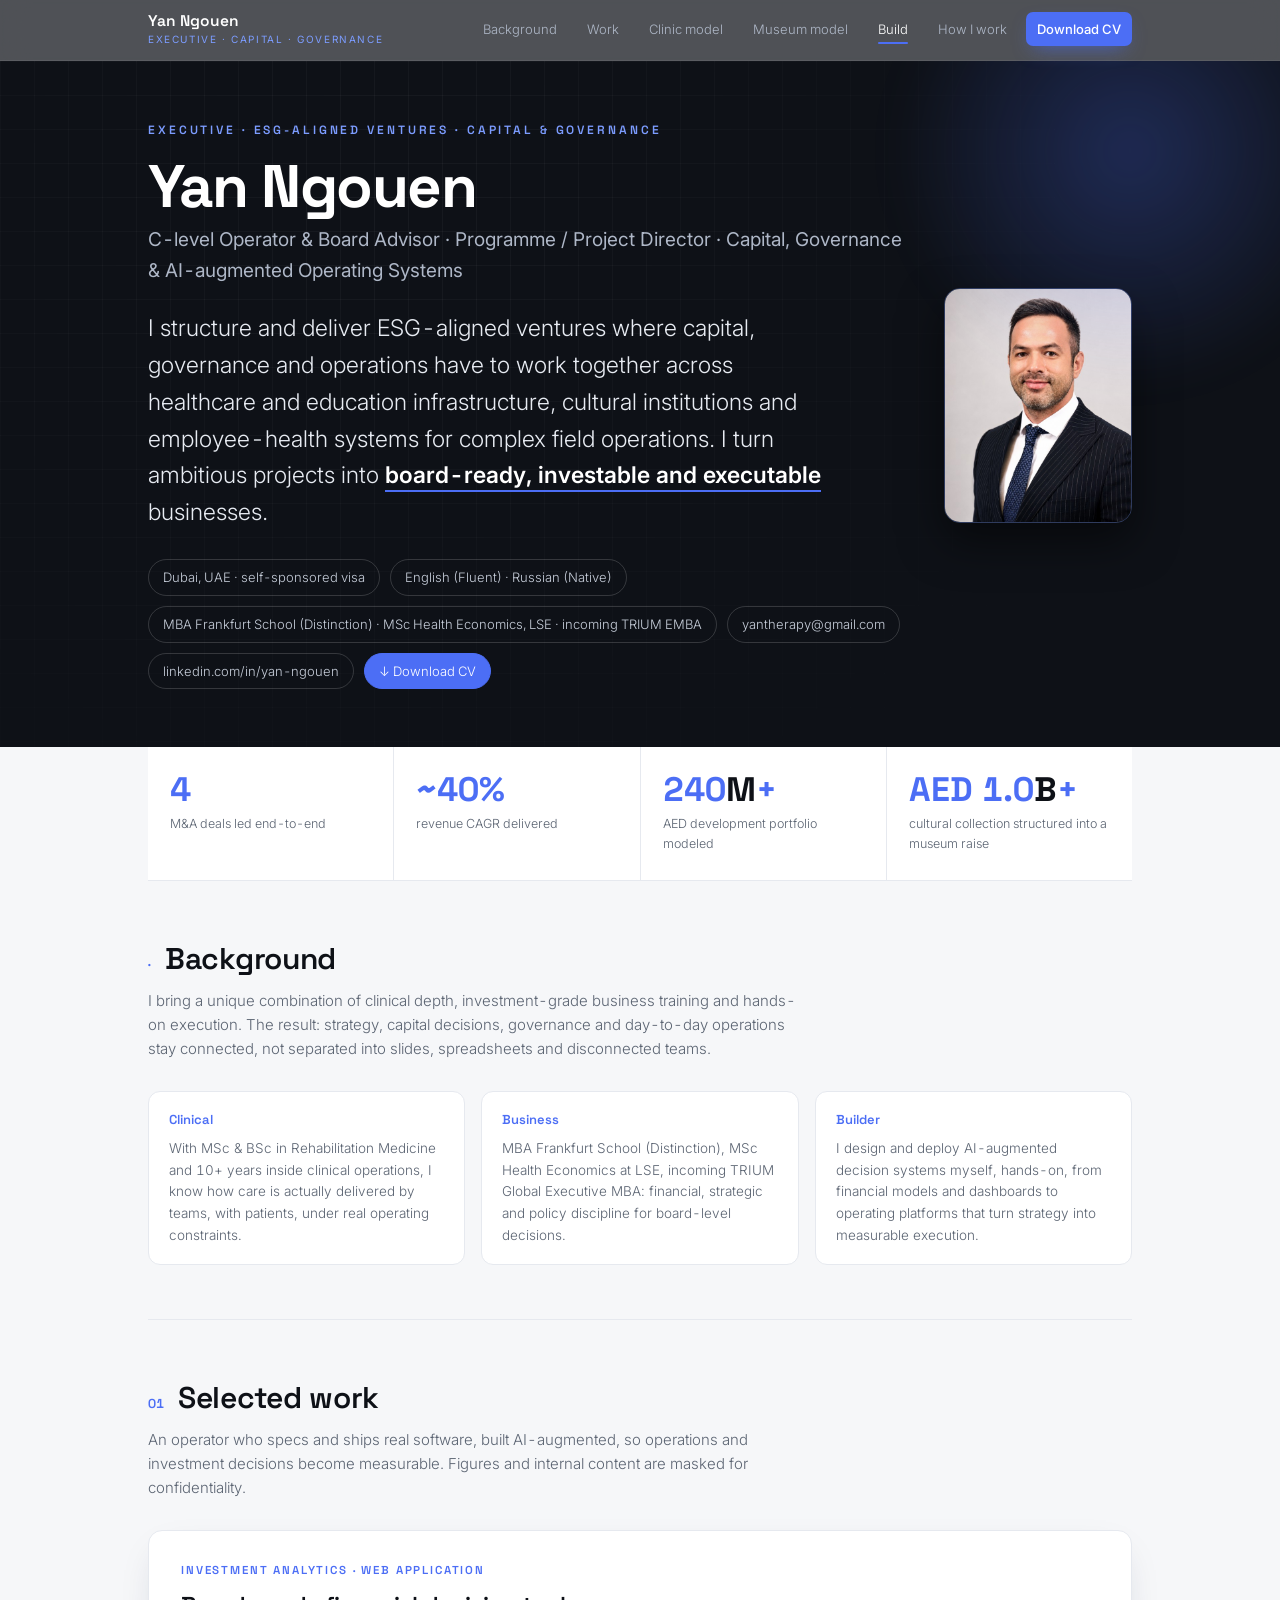
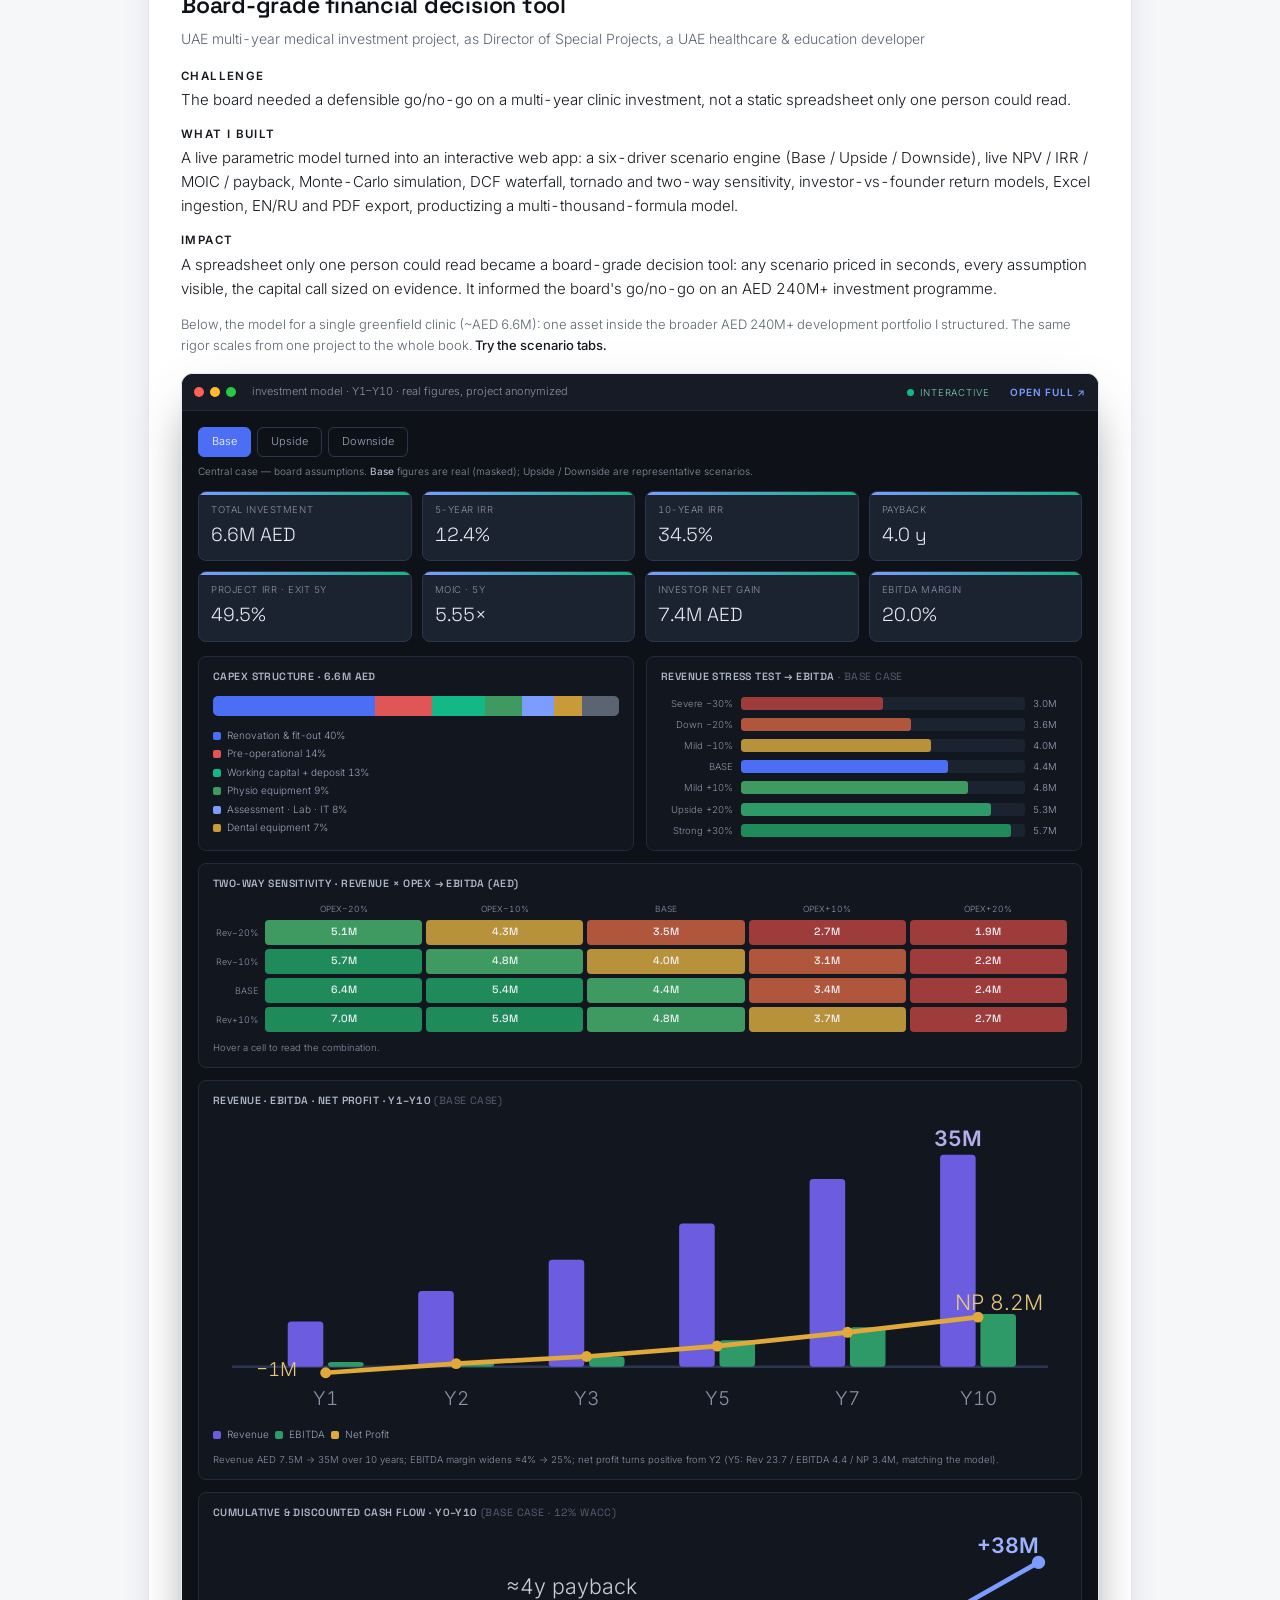
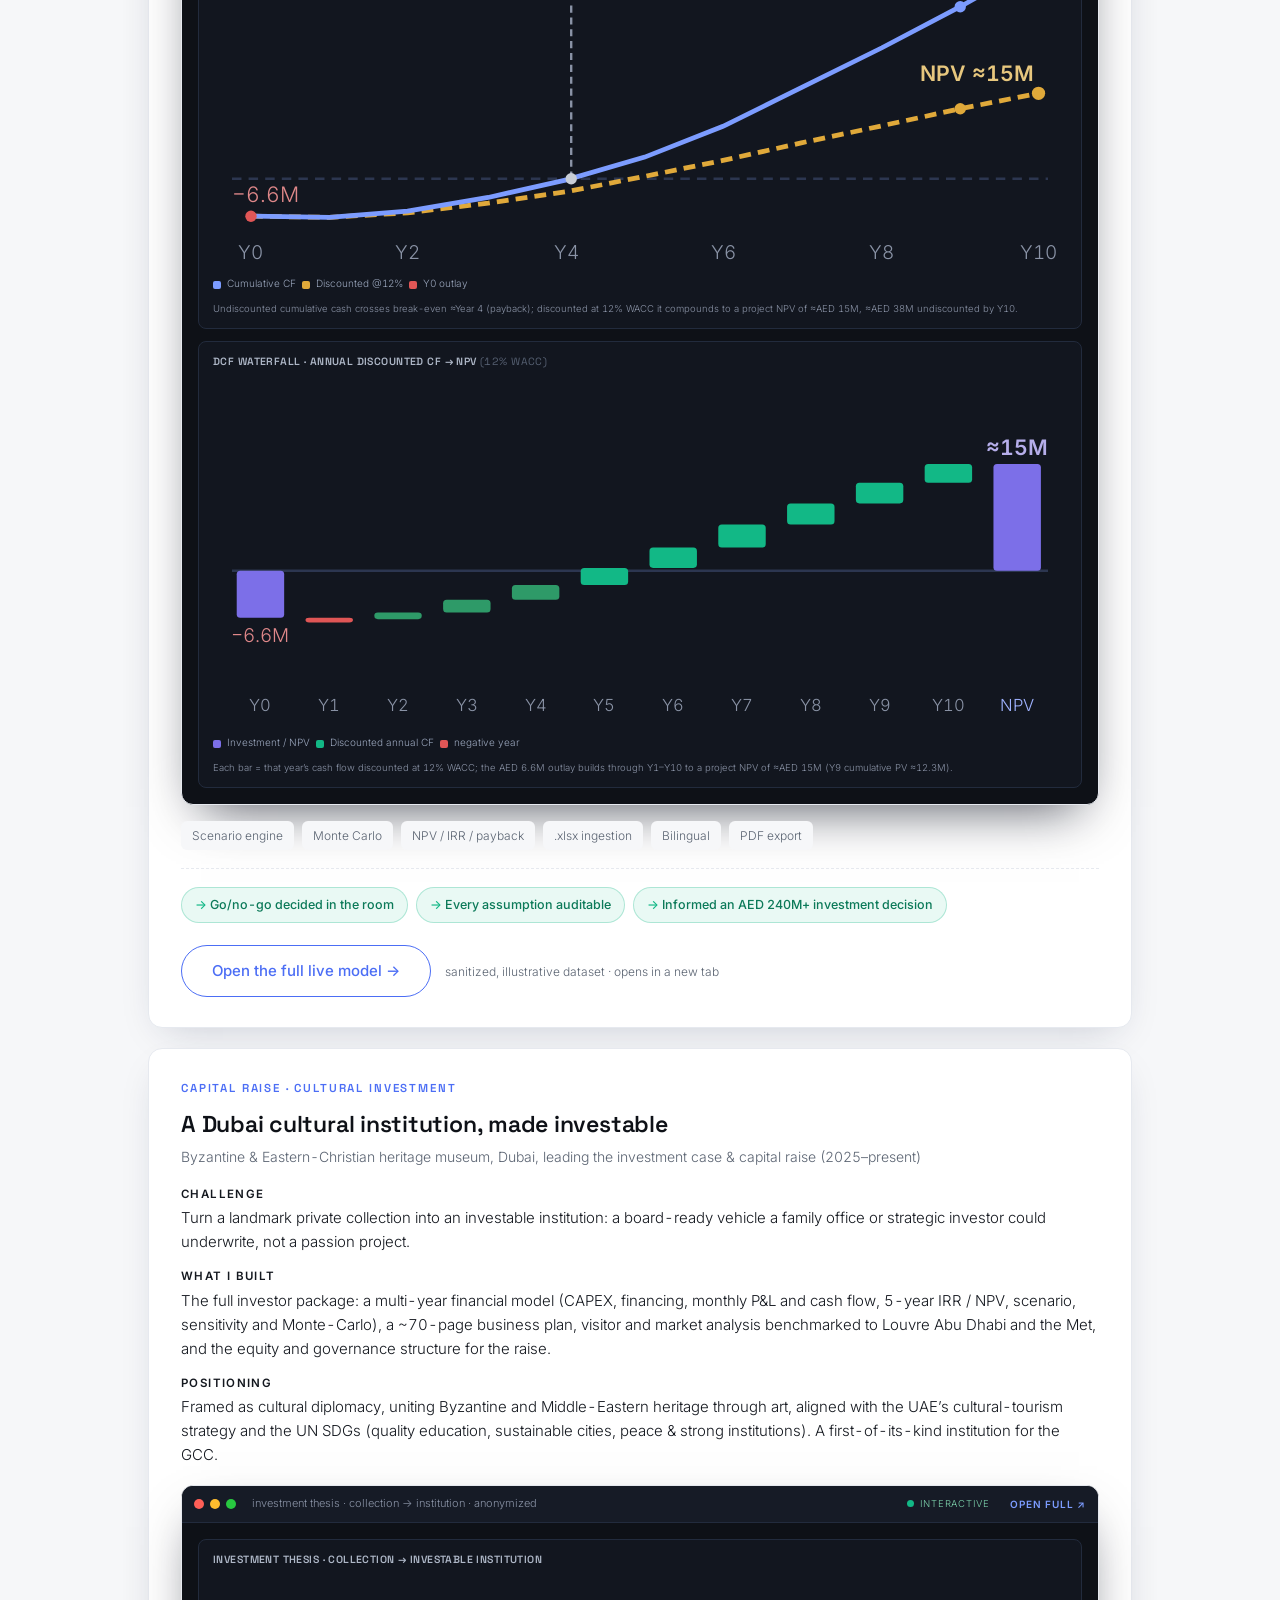
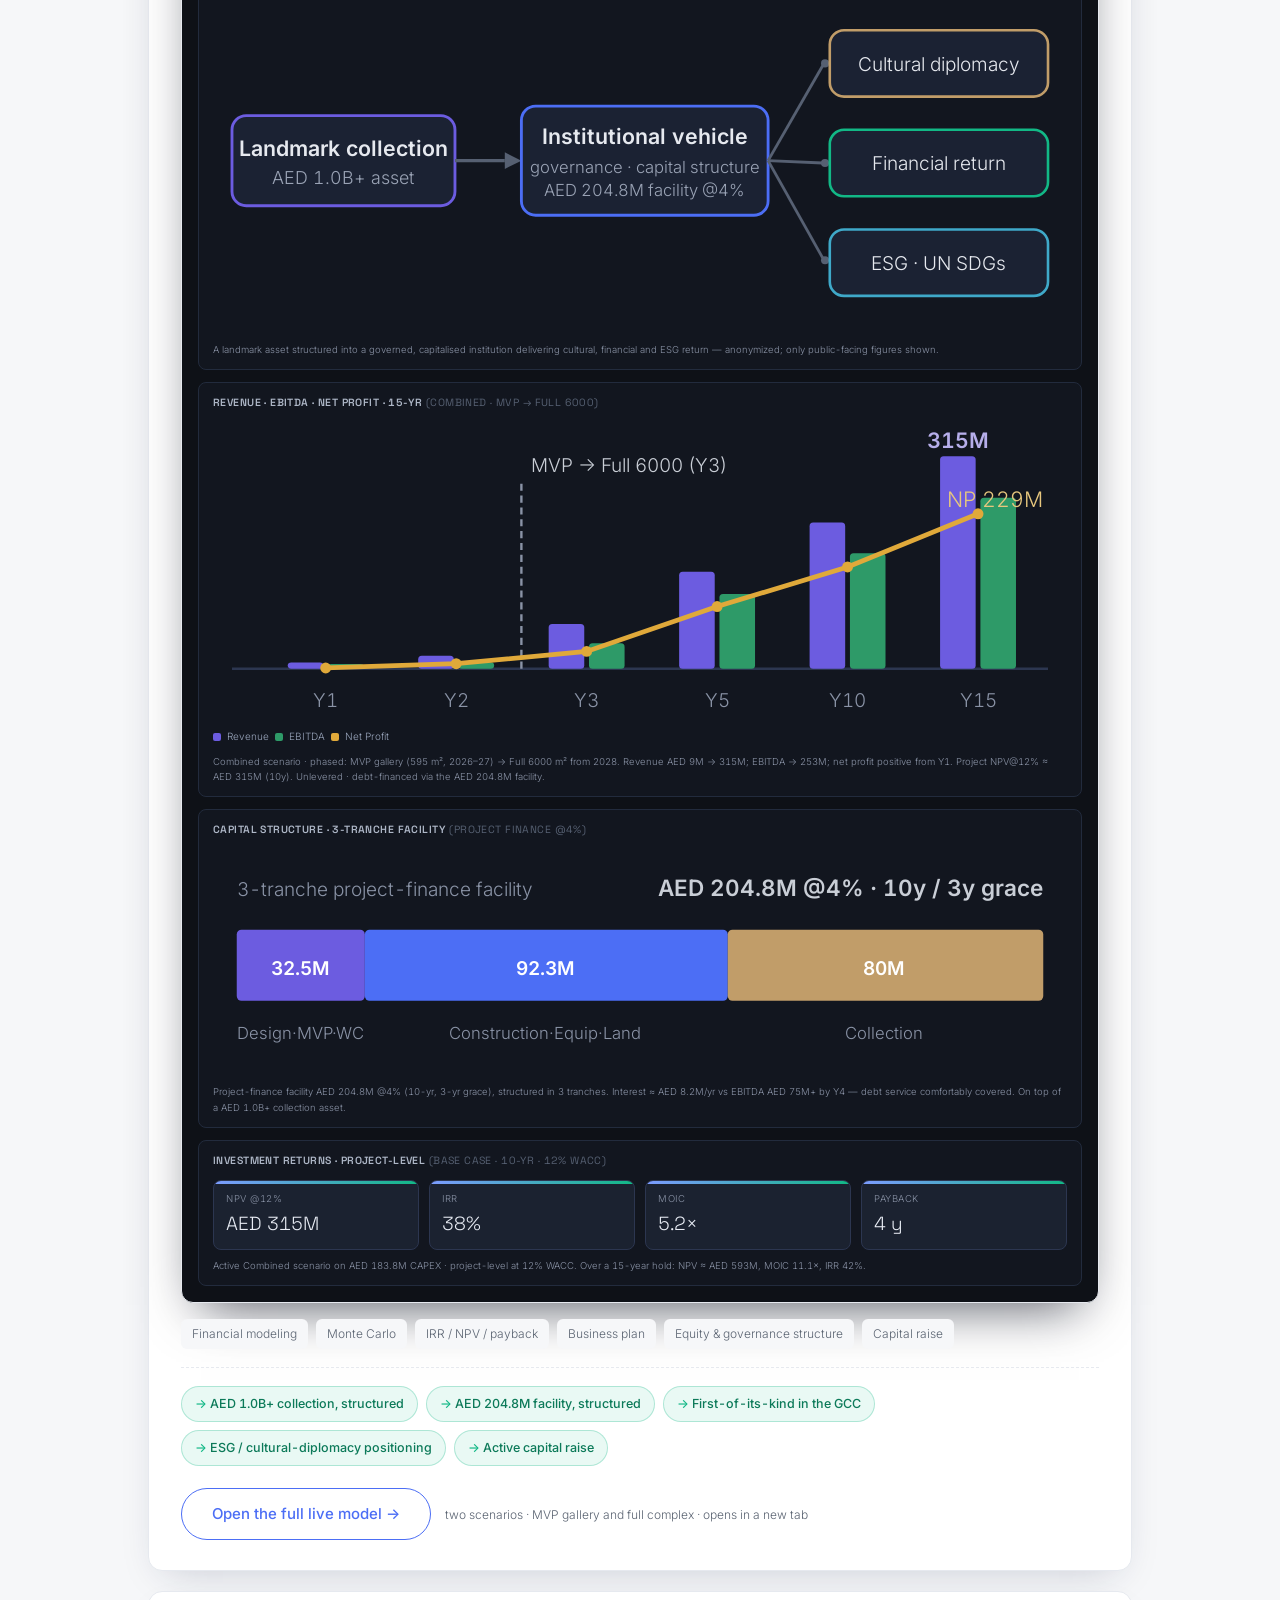
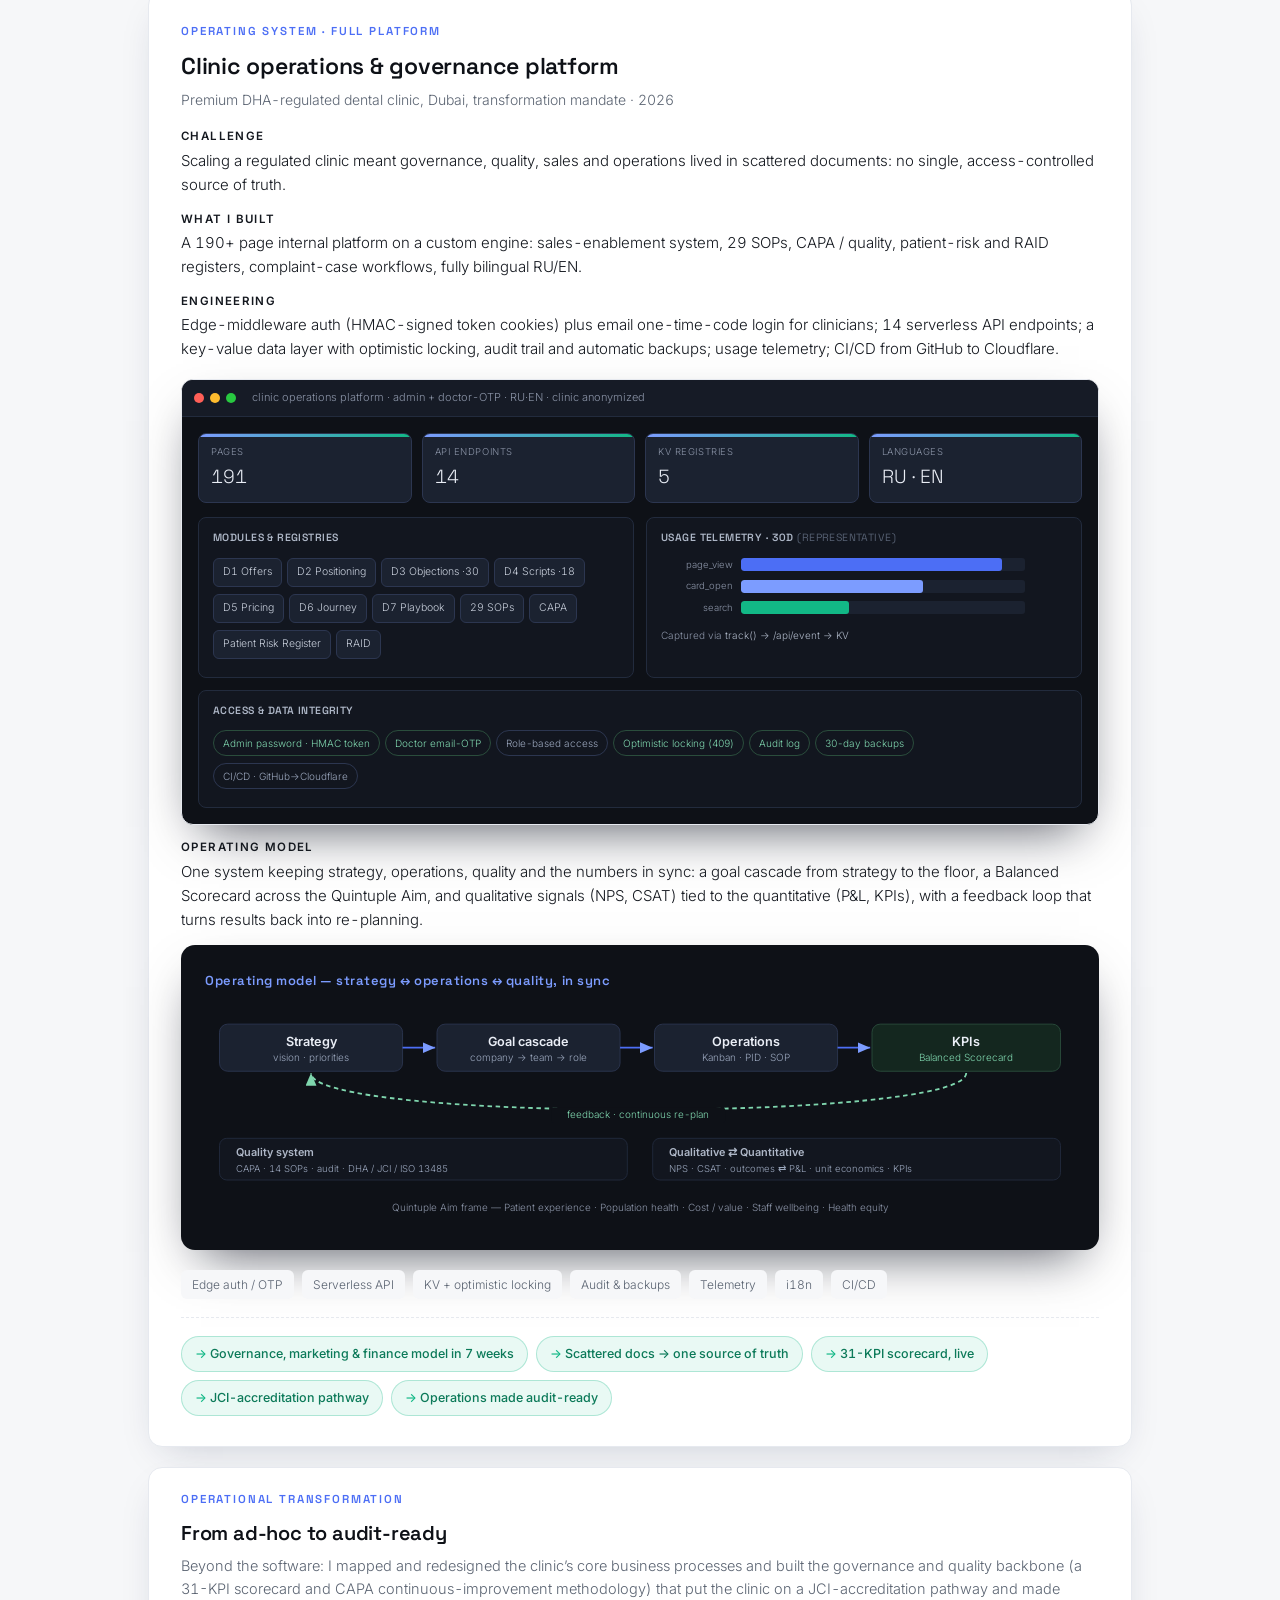
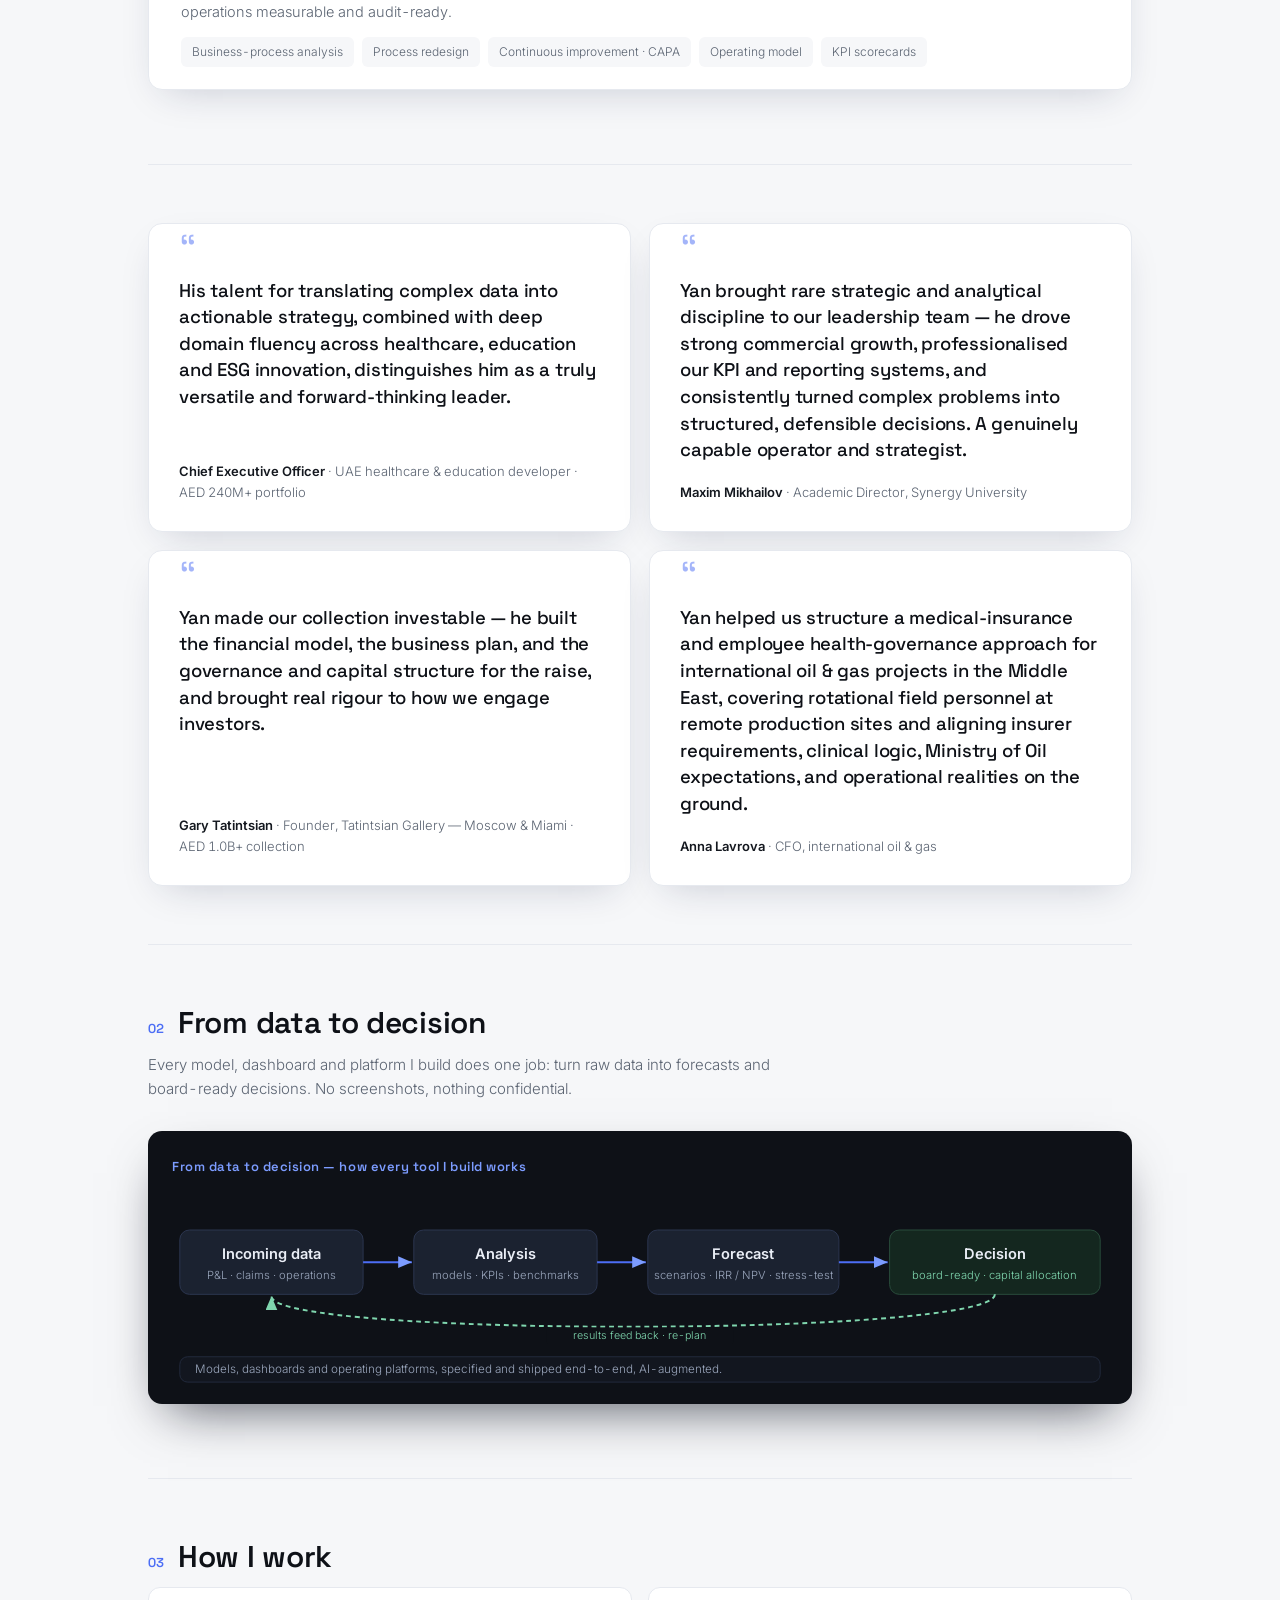
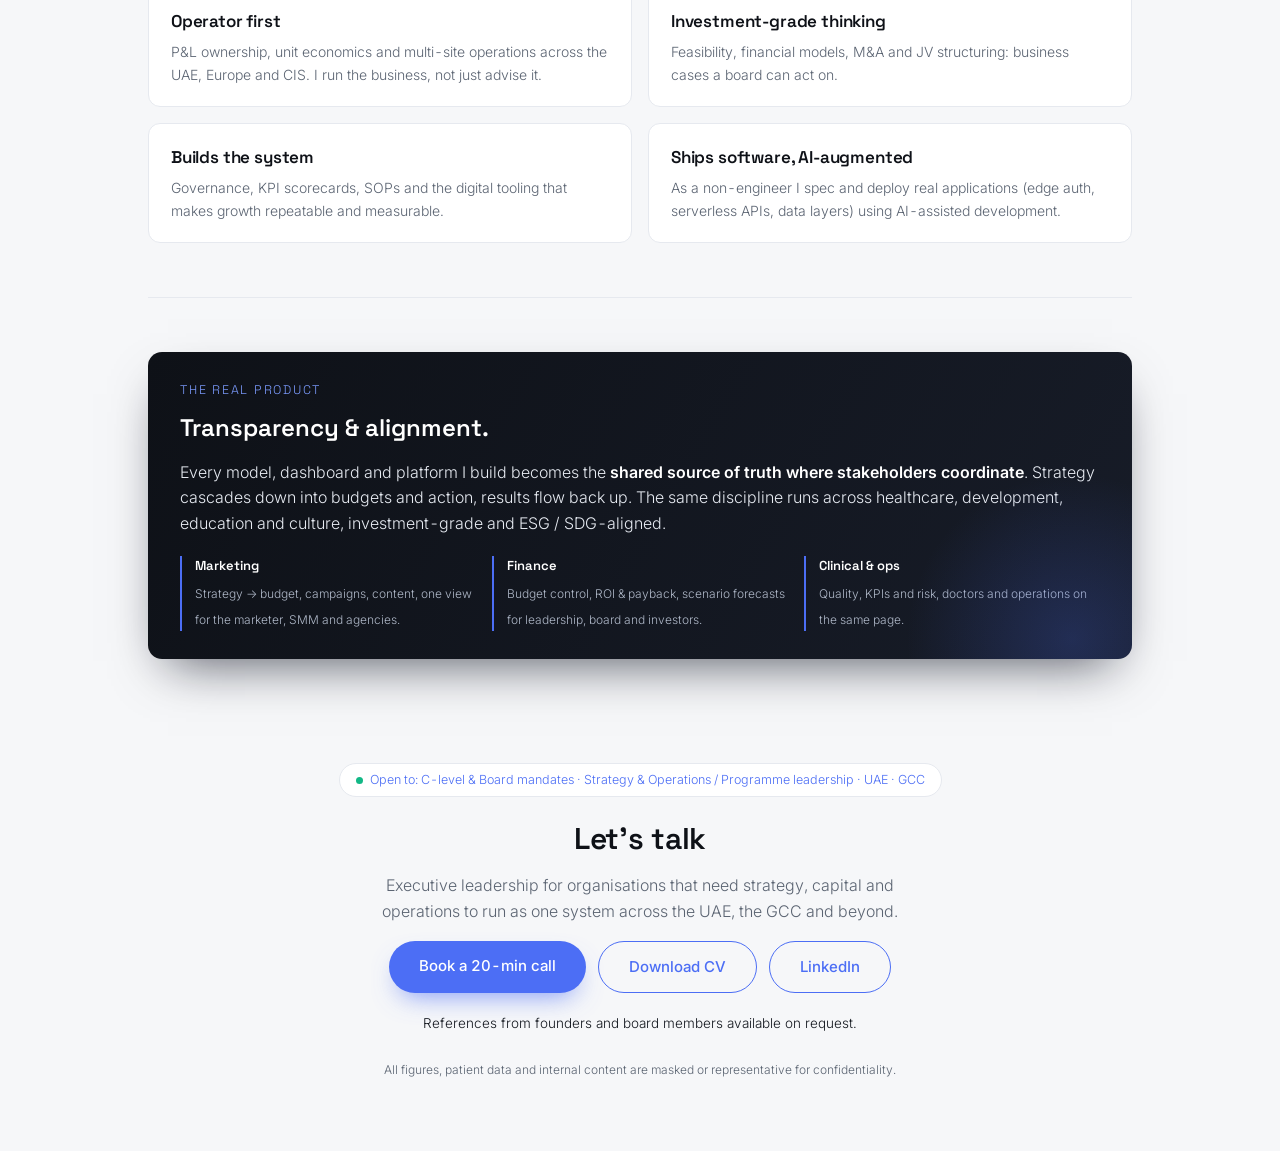
==== commit bd4cbcb6: "Museum" ====
--- a/index.html
+++ b/index.html
@@ -246,7 +246,8 @@
       <nav class="navlinks" aria-label="Section navigation">
         <a href="#background">Background</a>
         <a href="#work">Work</a>
-        <a href="arisha/" target="_blank" rel="noopener">Live model</a>
+        <a href="arisha/" target="_blank" rel="noopener">Clinic model</a>
+        <a href="museum-model/" target="_blank" rel="noopener">Museum model</a>
         <a href="#build">Build</a>
         <a href="#how">How I work</a>
         <a class="navcta" href="cv.html">Download CV</a>
@@ -438,7 +439,7 @@
         <div class="block"><div class="k">What I built</div><p>The full investor package: a multi-year financial model (CAPEX, financing, monthly P&amp;L and cash flow, 5-year IRR / NPV, scenario, sensitivity and Monte-Carlo), a ~70-page business plan, visitor and market analysis benchmarked to Louvre Abu Dhabi and the Met, and the equity and governance structure for the raise.</p></div>
         <div class="block"><div class="k">Positioning</div><p>Framed as cultural diplomacy, uniting Byzantine and Middle-Eastern heritage through art, aligned with the UAE&rsquo;s cultural-tourism strategy and the UN SDGs (quality education, sustainable cities, peace &amp; strong institutions). A first-of-its-kind institution for the GCC.</p></div>
         <div class="dashprev">
-          <div class="dashbar"><i style="background:#FF5F57"></i><i style="background:#FEBC2E"></i><i style="background:#28C840"></i><span class="u">investment thesis &middot; collection &rarr; institution &middot; anonymized</span></div>
+          <div class="dashbar"><i style="background:#FF5F57"></i><i style="background:#FEBC2E"></i><i style="background:#28C840"></i><span class="u">investment thesis &middot; collection &rarr; institution &middot; anonymized</span><span class="live"><i></i>interactive</span><a href="museum-model/" target="_blank" rel="noopener" style="margin-left:14px;font-size:10px;letter-spacing:.08em;text-transform:uppercase;color:#7C9CFF;font-weight:600;white-space:nowrap">open full &#8599;</a></div>
           <div class="dashbody">
             <div class="panel">
               <h5>Investment thesis &middot; collection &rarr; investable institution</h5>
@@ -522,6 +523,7 @@
         </div>
         <div class="stack"><span>Financial modeling</span><span>Monte Carlo</span><span>IRR / NPV / payback</span><span>Business plan</span><span>Equity &amp; governance structure</span><span>Capital raise</span></div>
         <div class="outcome"><span class="o">AED 1.0B+ collection, structured</span><span class="o">AED 204.8M facility, structured</span><span class="o">First-of-its-kind in the GCC</span><span class="o">ESG / cultural-diplomacy positioning</span><span class="o">Active capital raise</span></div>
+        <p style="margin-top:14px"><a class="cta ghost" href="museum-model/" target="_blank" rel="noopener">Open the full live model &rarr;</a> <span style="font-size:12px;color:var(--muted);margin-left:10px">two scenarios &middot; MVP gallery and full complex &middot; opens in a new tab</span></p>
       </div>
 
       <div class="case reveal">
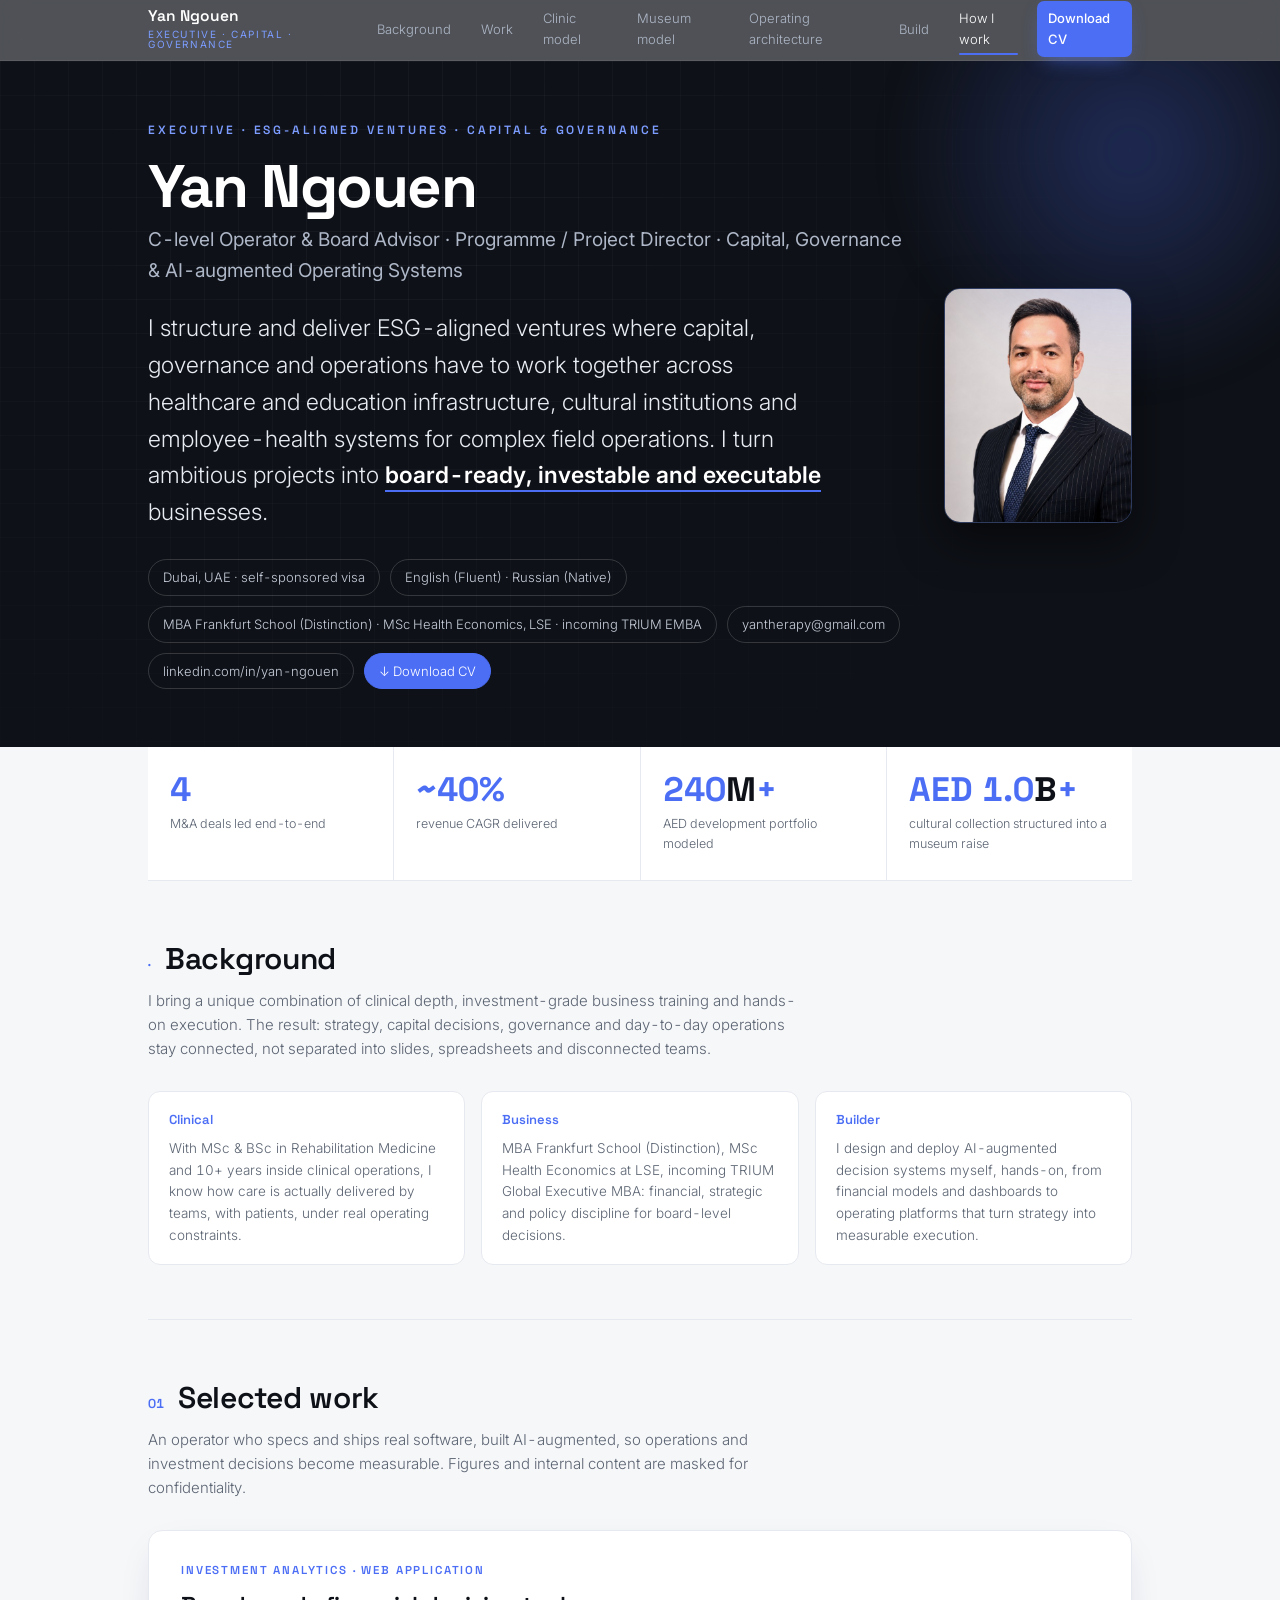
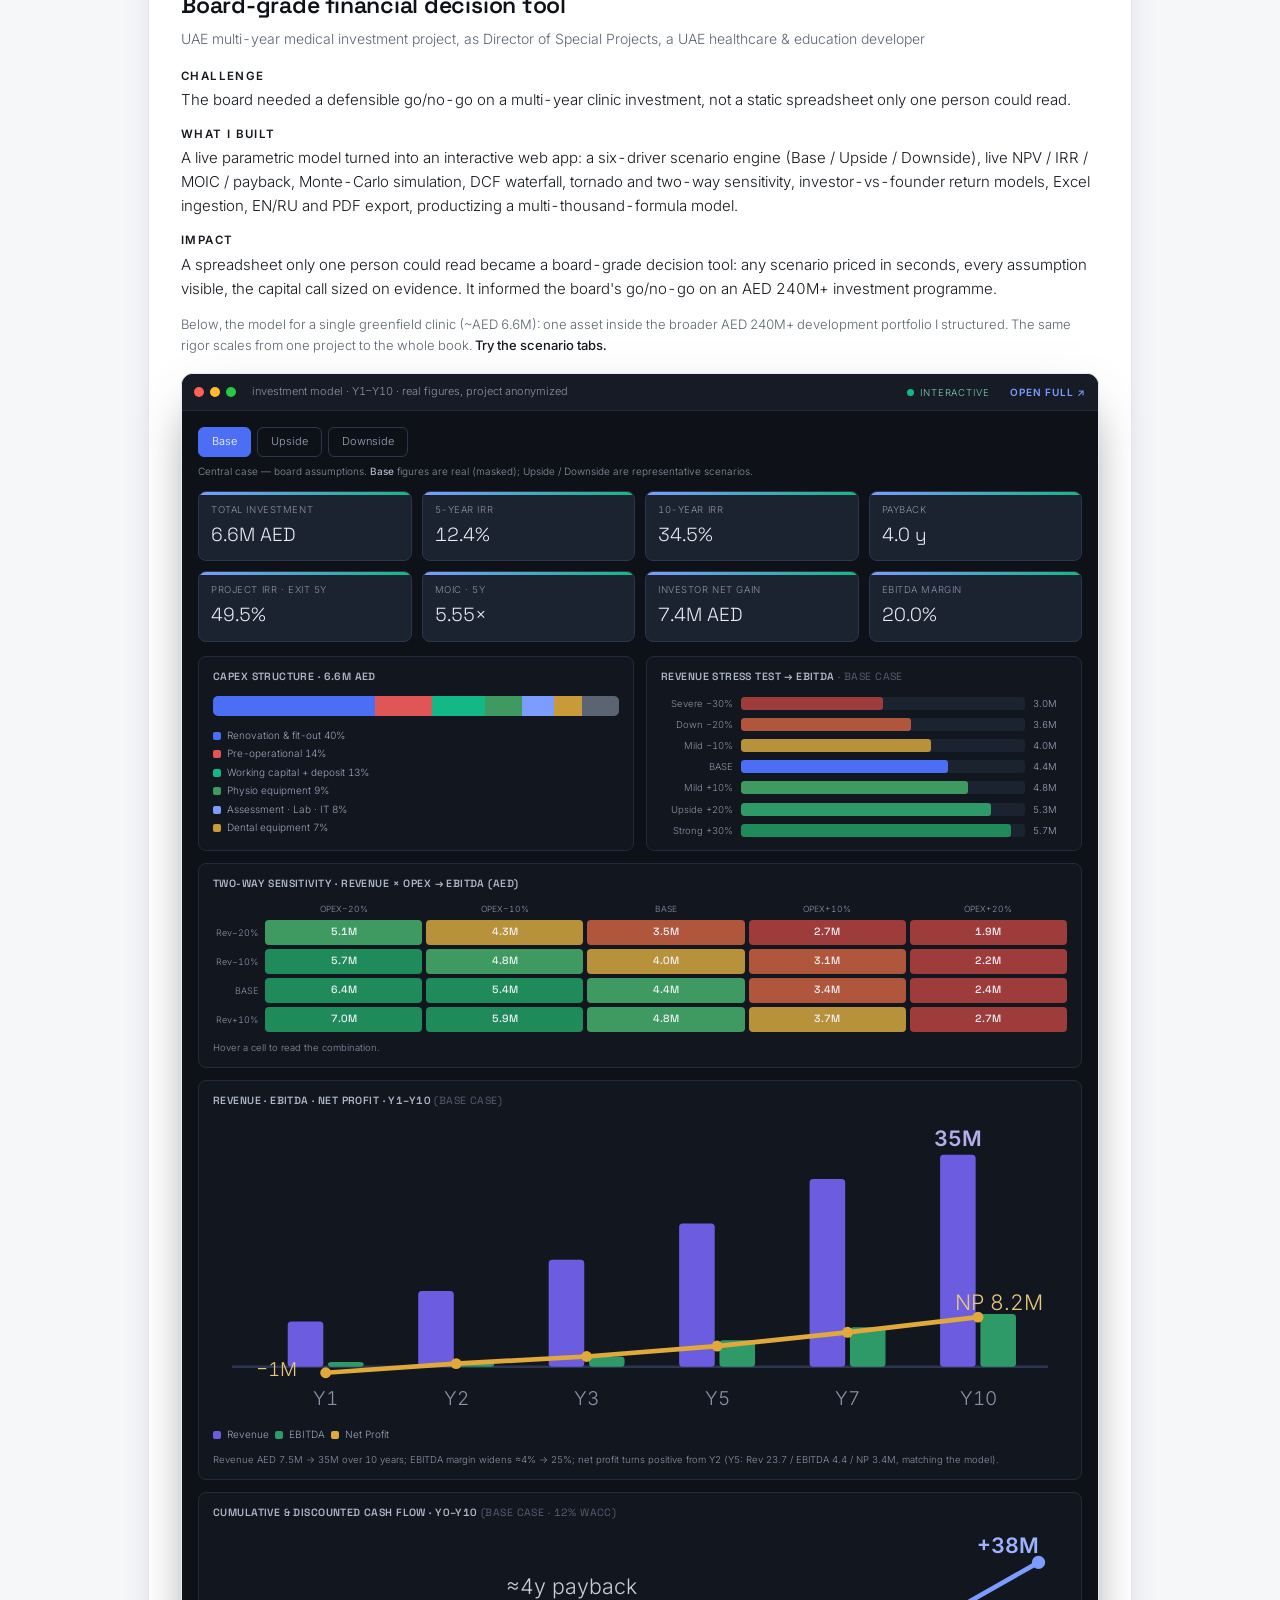
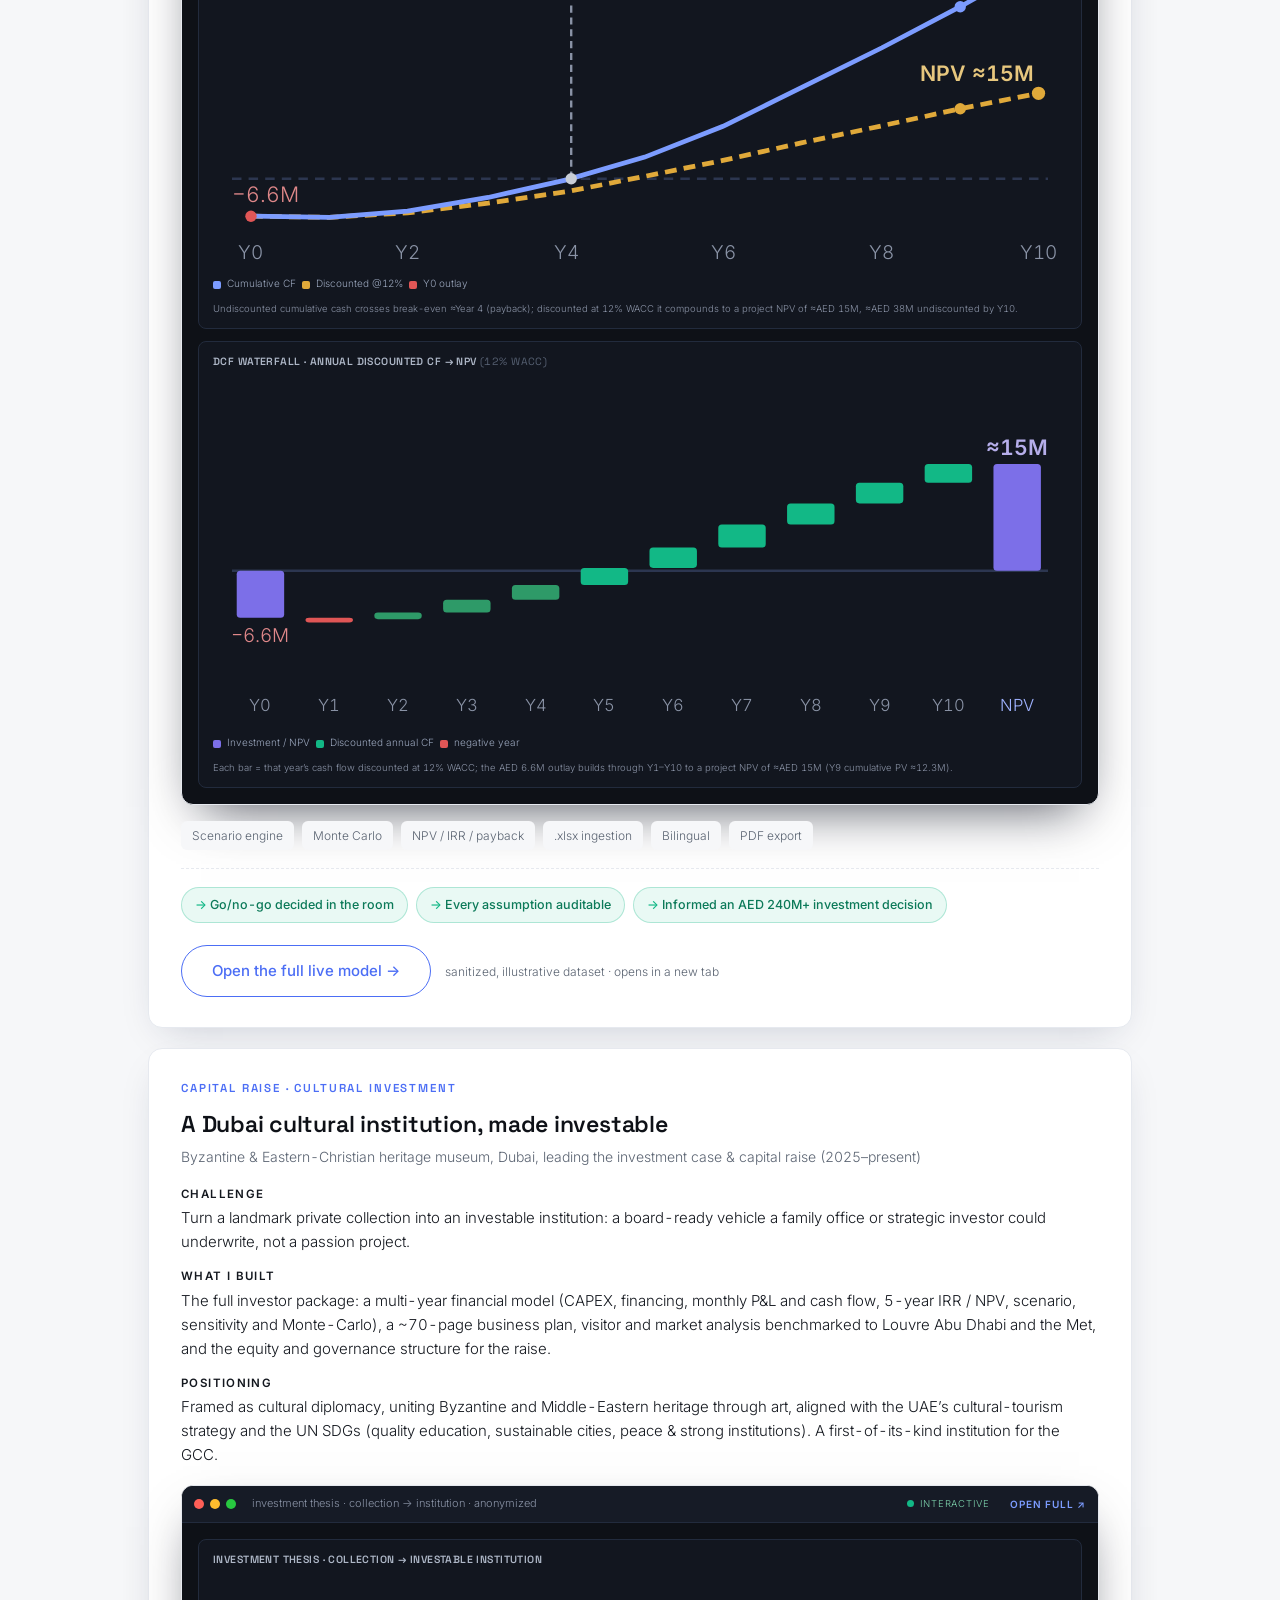
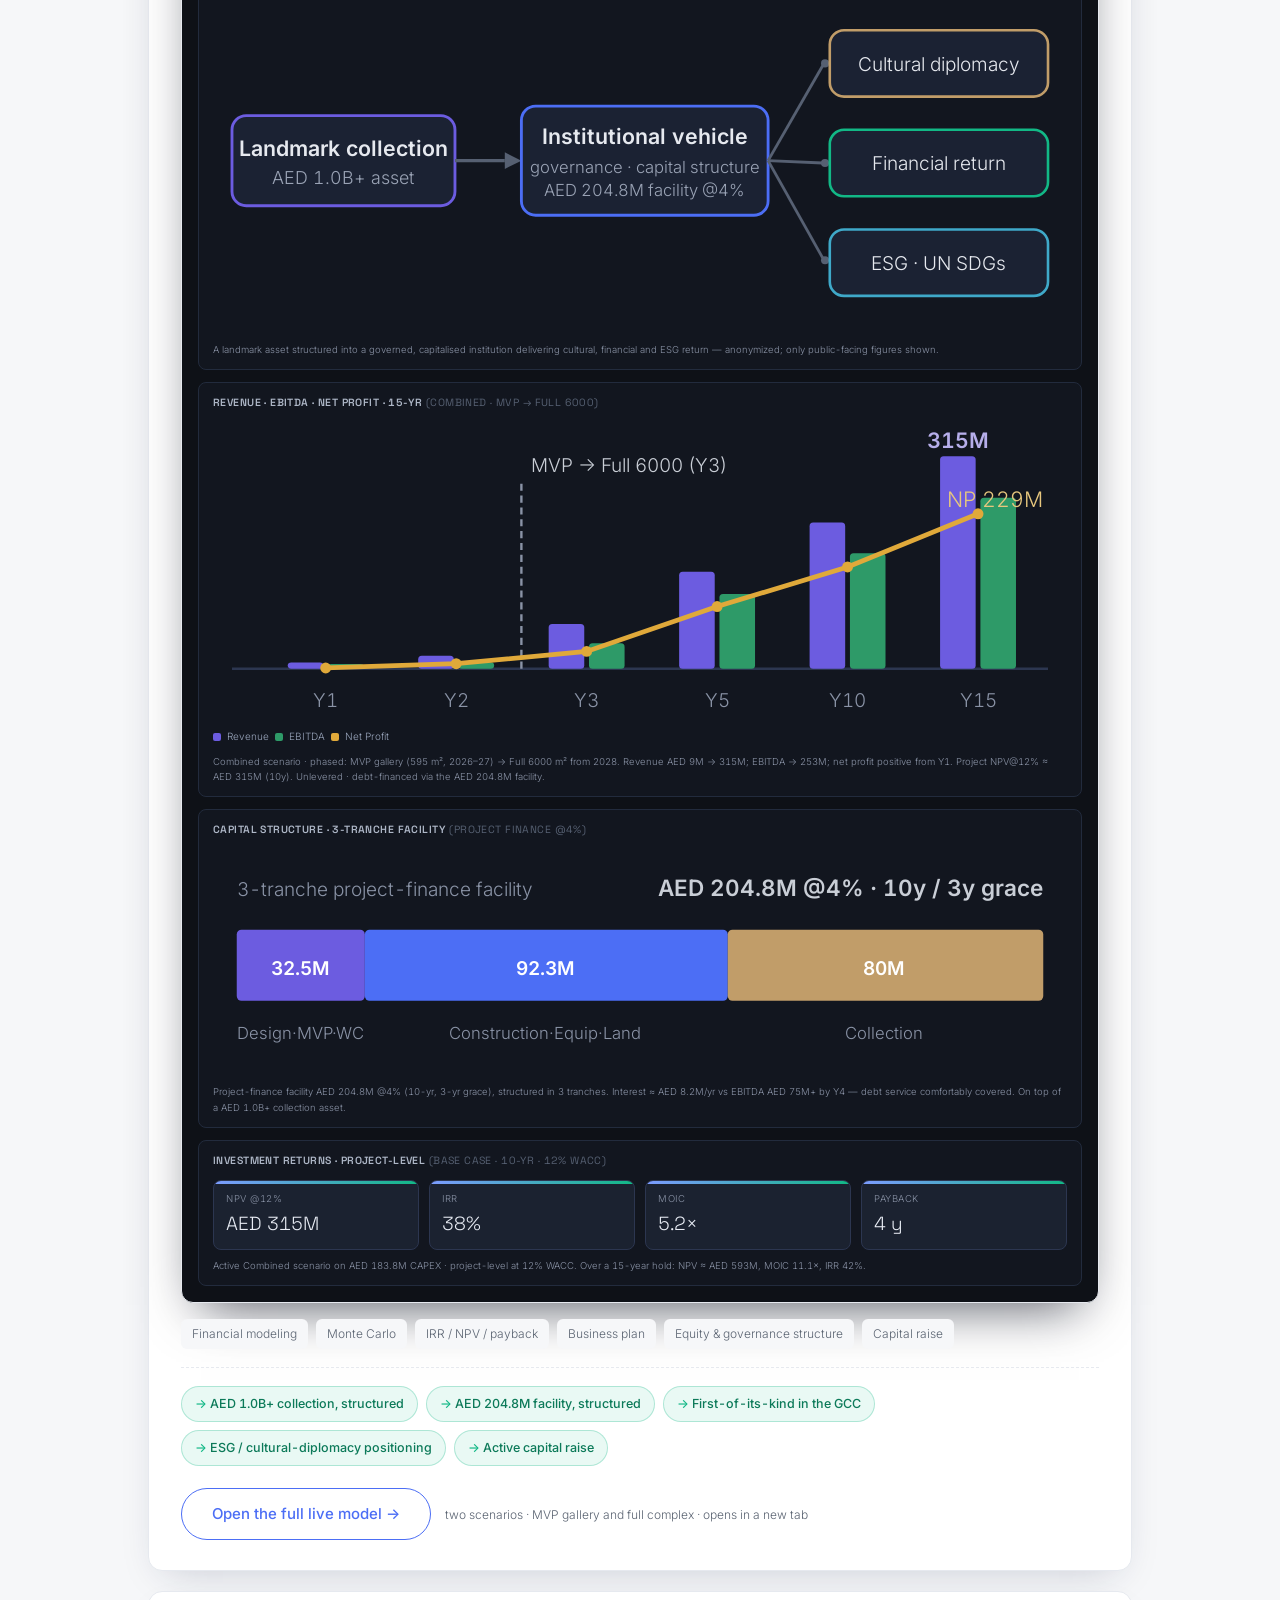
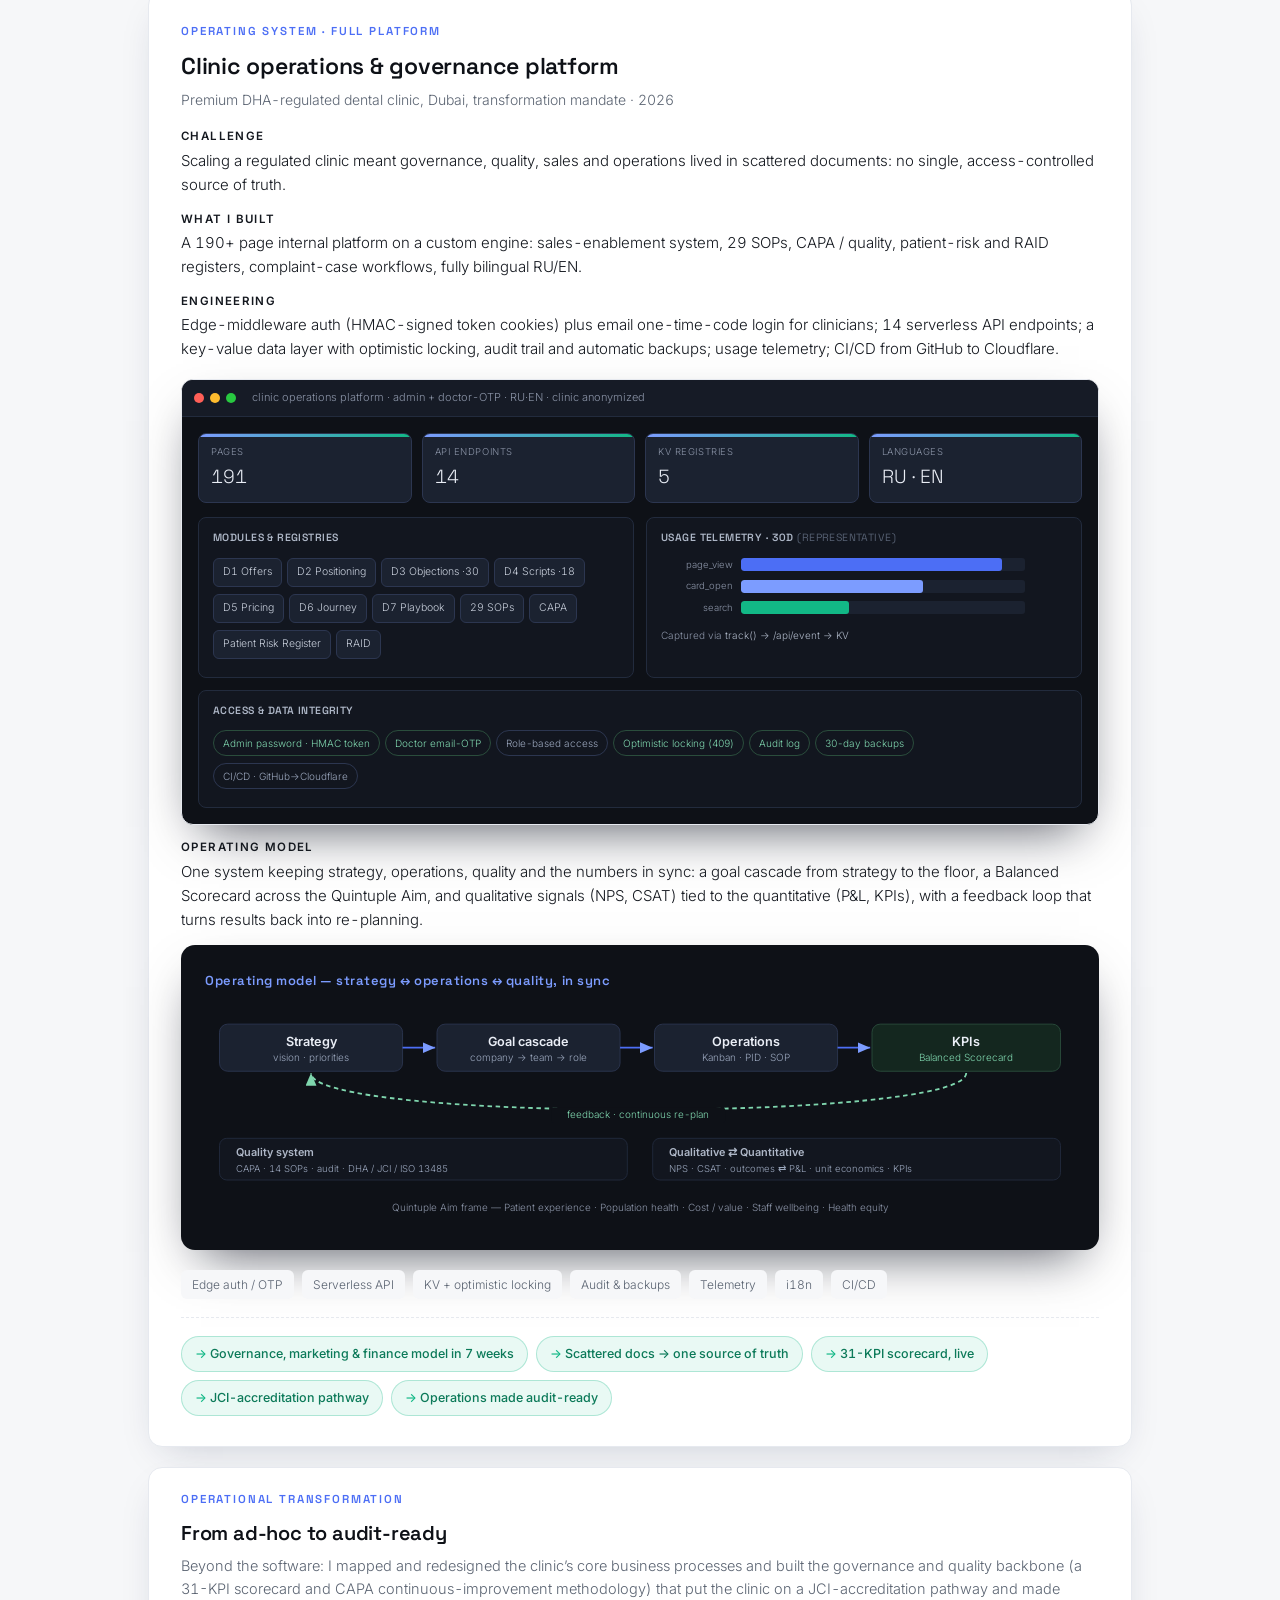
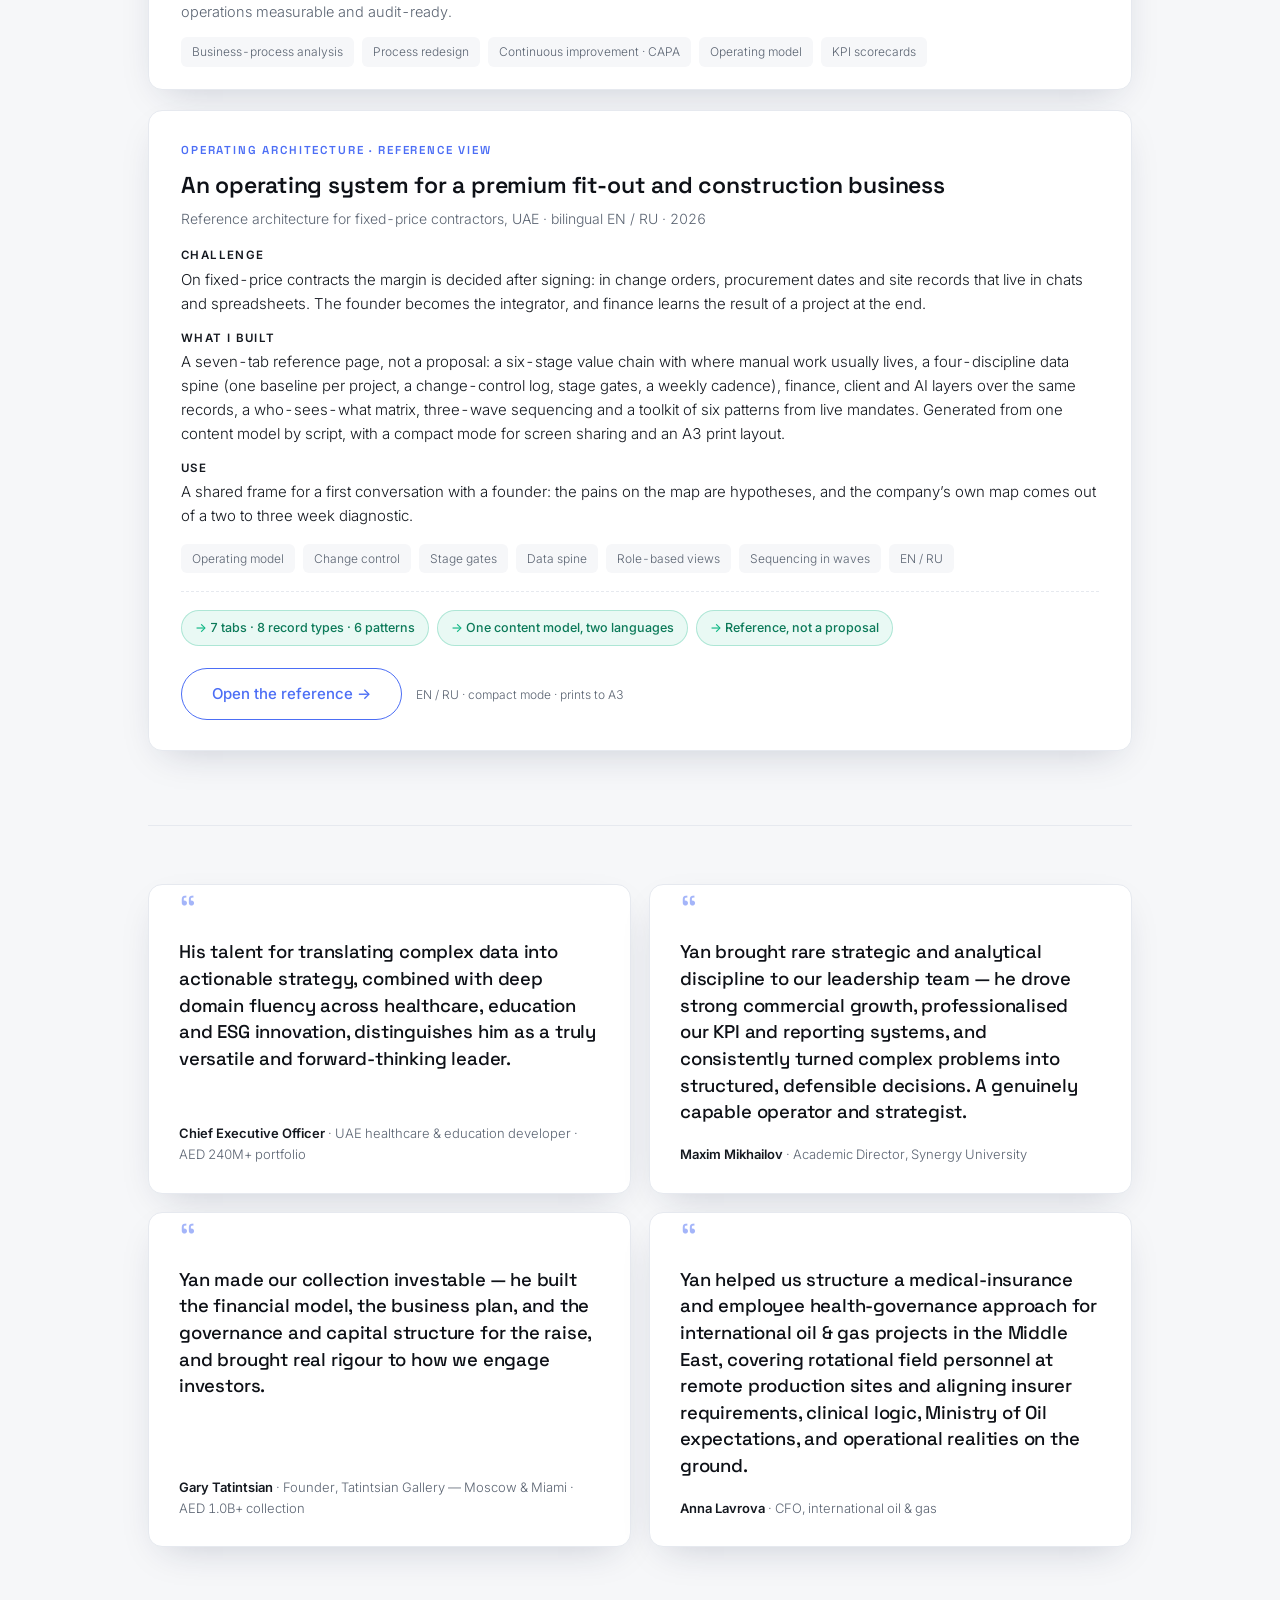
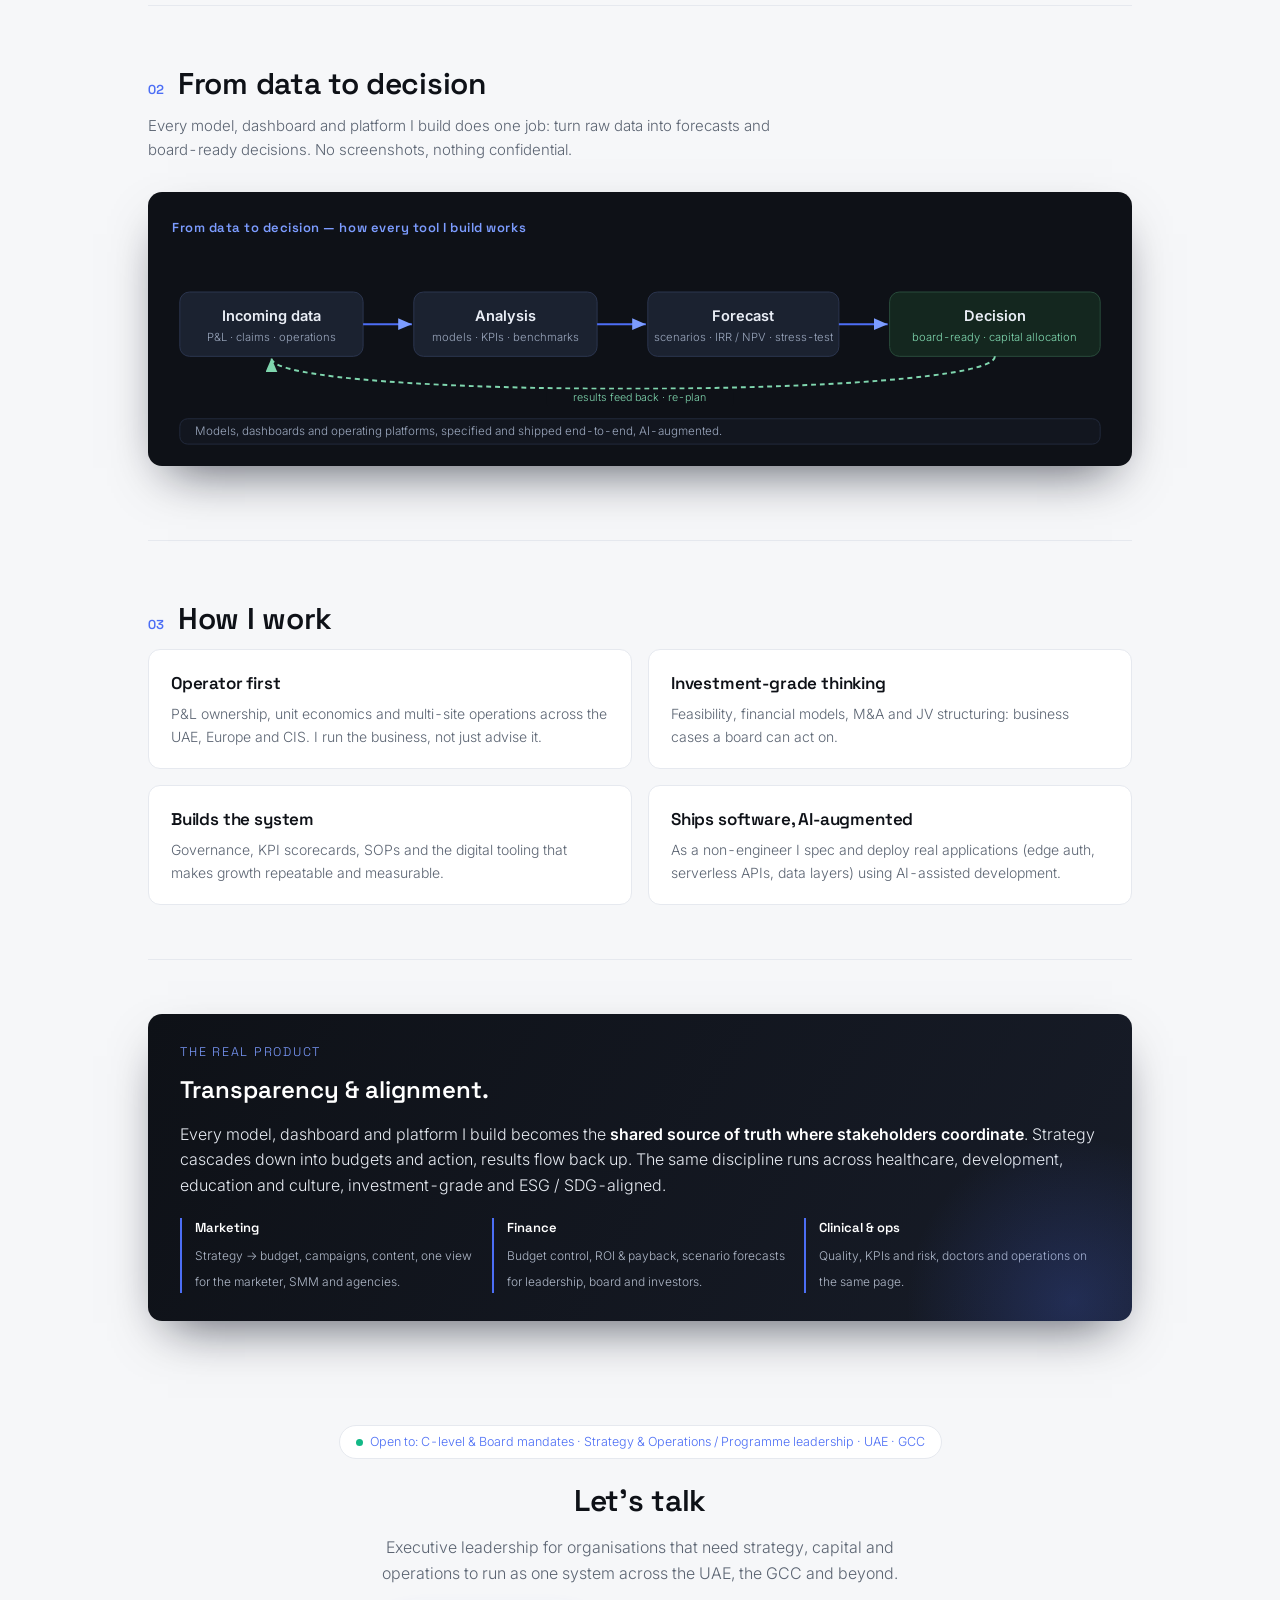
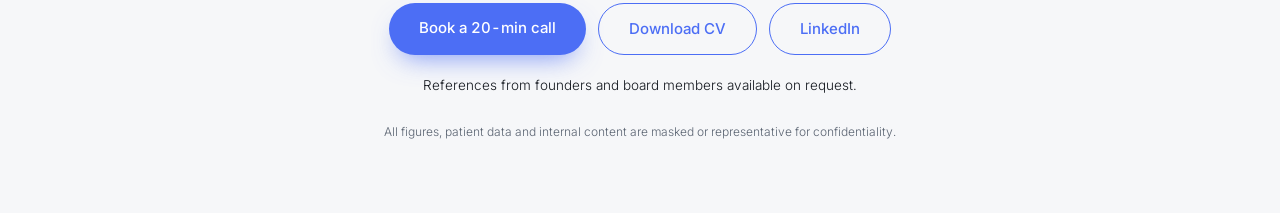
==== commit 7909fce9: "Update index.html" ====
--- a/index.html
+++ b/index.html
@@ -248,6 +248,7 @@
         <a href="#work">Work</a>
         <a href="arisha/" target="_blank" rel="noopener">Clinic model</a>
         <a href="museum-model/" target="_blank" rel="noopener">Museum model</a>
+        <a href="operating-architecture/fit-out/" target="_blank" rel="noopener">Operating architecture</a>
         <a href="#build">Build</a>
         <a href="#how">How I work</a>
         <a class="navcta" href="cv.html">Download CV</a>
@@ -608,6 +609,18 @@
         <p style="font-size:14.5px;color:var(--muted);margin-top:5px">Beyond the software: I mapped and redesigned the clinic&rsquo;s core business processes and built the governance and quality backbone (a 31-KPI scorecard and CAPA continuous-improvement methodology) that put the clinic on a JCI-accreditation pathway and made operations measurable and audit-ready.</p>
         <div class="stack" style="margin-top:14px"><span>Business-process analysis</span><span>Process redesign</span><span>Continuous improvement &middot; CAPA</span><span>Operating model</span><span>KPI scorecards</span></div>
       </div>
+
+      <div class="case reveal">
+        <div class="tag">Operating architecture &middot; reference view</div>
+        <h3>An operating system for a premium fit-out and construction business</h3>
+        <div class="ctx">Reference architecture for fixed-price contractors, UAE &middot; bilingual EN / RU &middot; 2026</div>
+        <div class="block"><div class="k">Challenge</div><p>On fixed-price contracts the margin is decided after signing: in change orders, procurement dates and site records that live in chats and spreadsheets. The founder becomes the integrator, and finance learns the result of a project at the end.</p></div>
+        <div class="block"><div class="k">What I built</div><p>A seven-tab reference page, not a proposal: a six-stage value chain with where manual work usually lives, a four-discipline data spine (one baseline per project, a change-control log, stage gates, a weekly cadence), finance, client and AI layers over the same records, a who-sees-what matrix, three-wave sequencing and a toolkit of six patterns from live mandates. Generated from one content model by script, with a compact mode for screen sharing and an A3 print layout.</p></div>
+        <div class="block"><div class="k">Use</div><p>A shared frame for a first conversation with a founder: the pains on the map are hypotheses, and the company&rsquo;s own map comes out of a two to three week diagnostic.</p></div>
+        <div class="stack"><span>Operating model</span><span>Change control</span><span>Stage gates</span><span>Data spine</span><span>Role-based views</span><span>Sequencing in waves</span><span>EN / RU</span></div>
+        <div class="outcome"><span class="o">7 tabs &middot; 8 record types &middot; 6 patterns</span><span class="o">One content model, two languages</span><span class="o">Reference, not a proposal</span></div>
+        <p style="margin-top:14px"><a class="cta ghost" href="operating-architecture/fit-out/" target="_blank" rel="noopener">Open the reference &rarr;</a> <span style="font-size:12px;color:var(--muted);margin-left:10px">EN / RU &middot; compact mode &middot; prints to A3</span></p>
+      </div>
     </section>
 
     <section class="quotewrap">
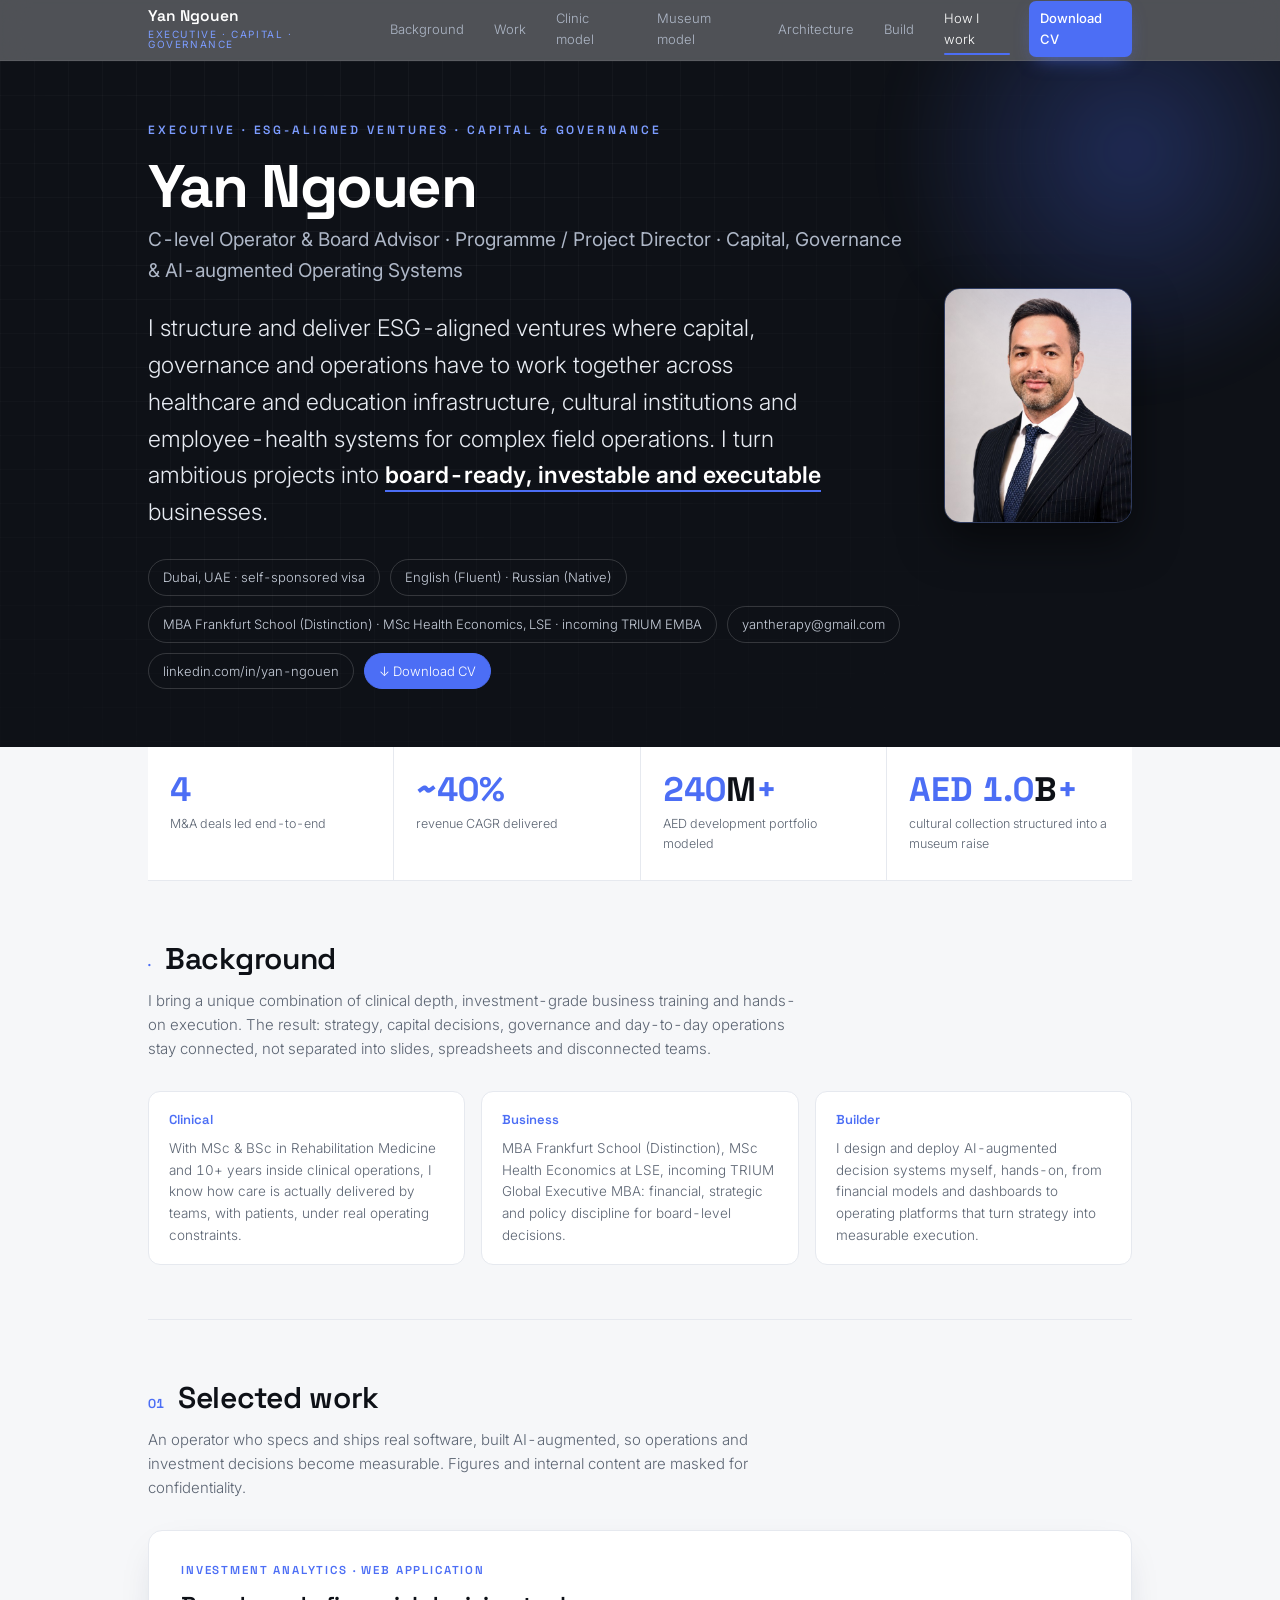
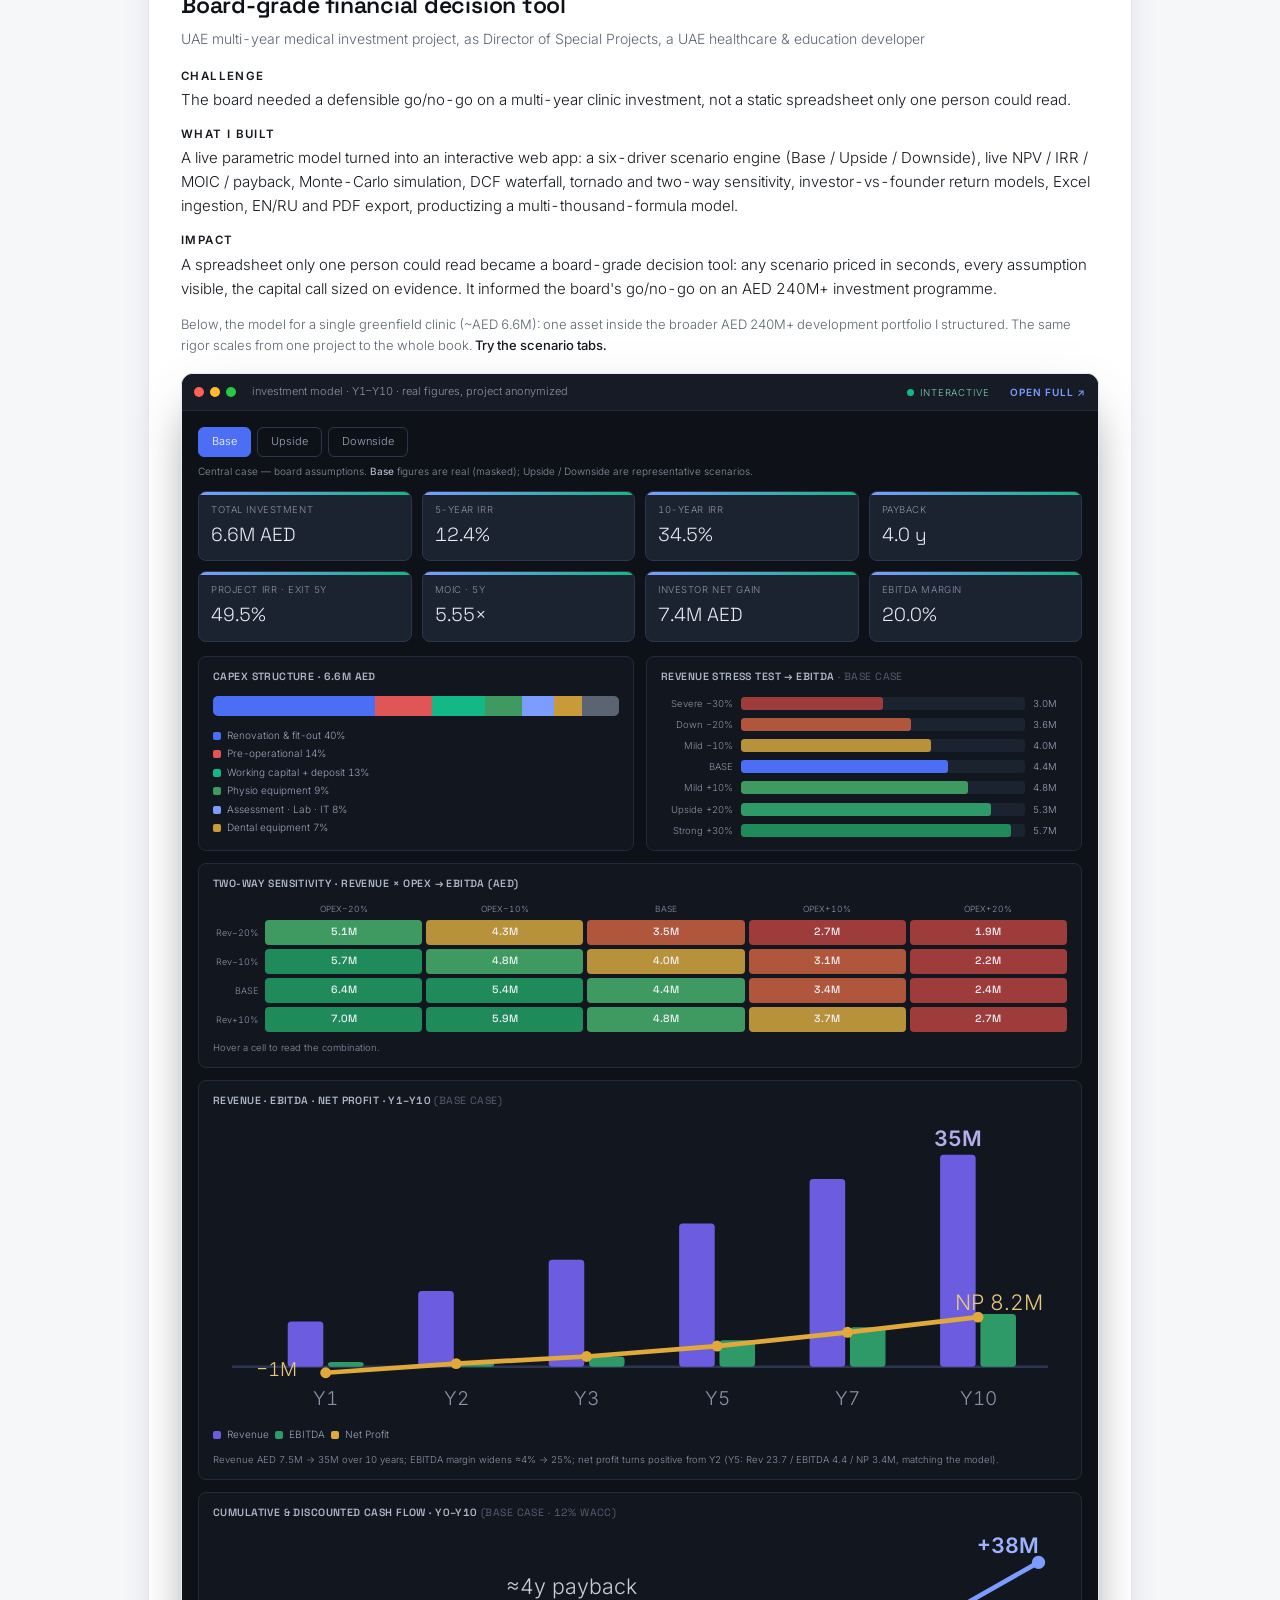
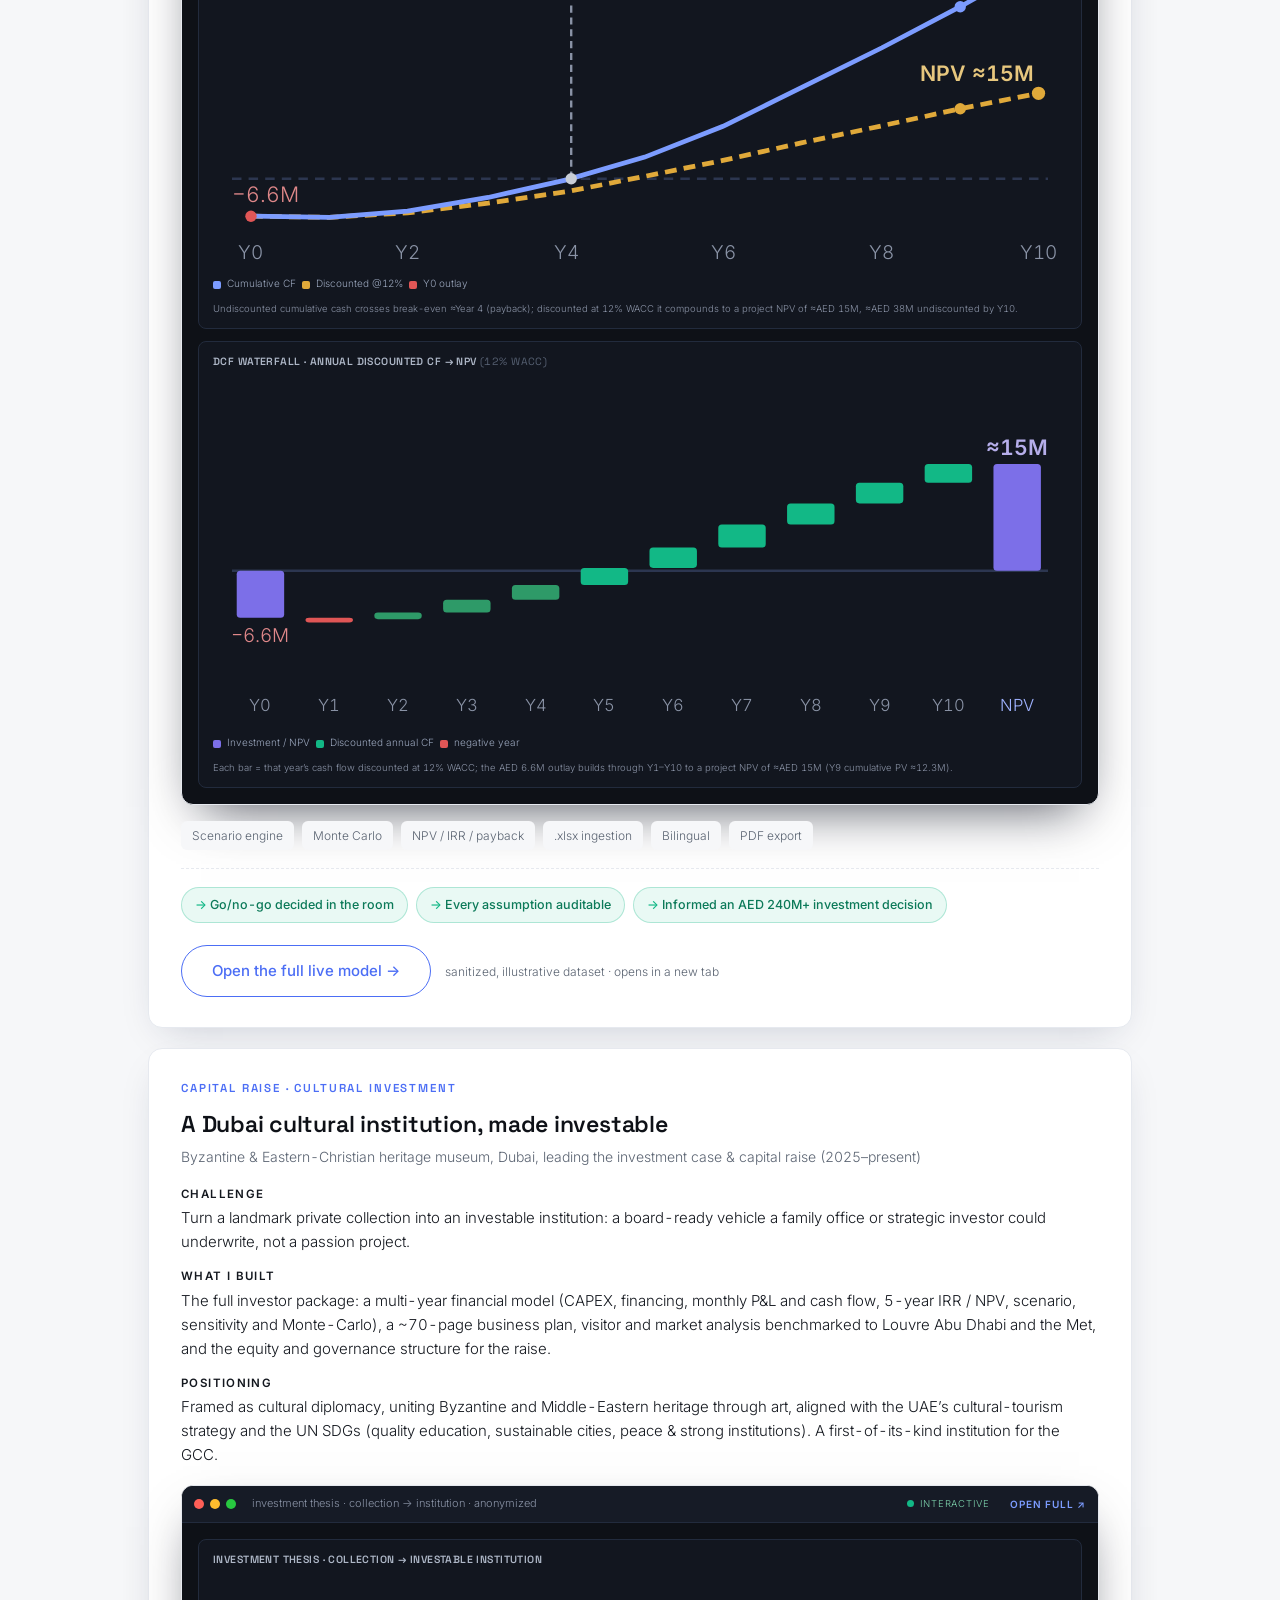
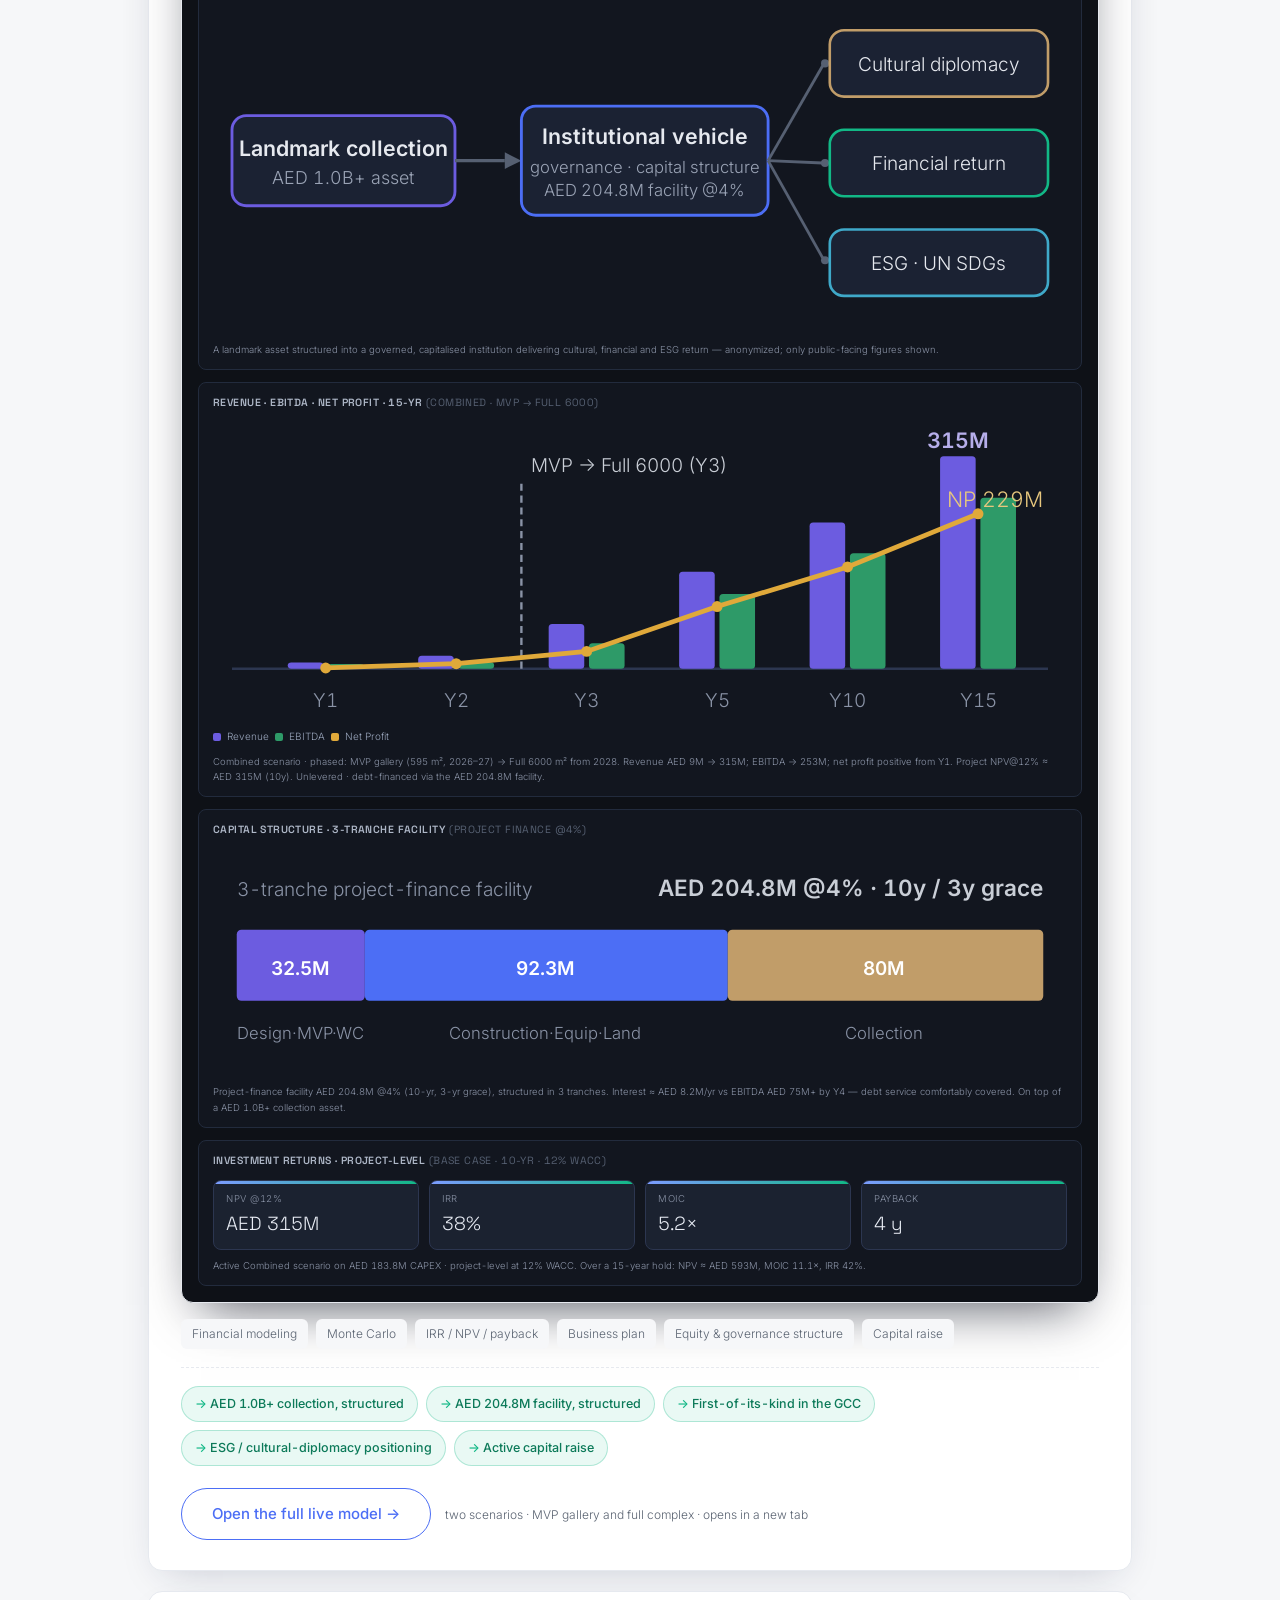
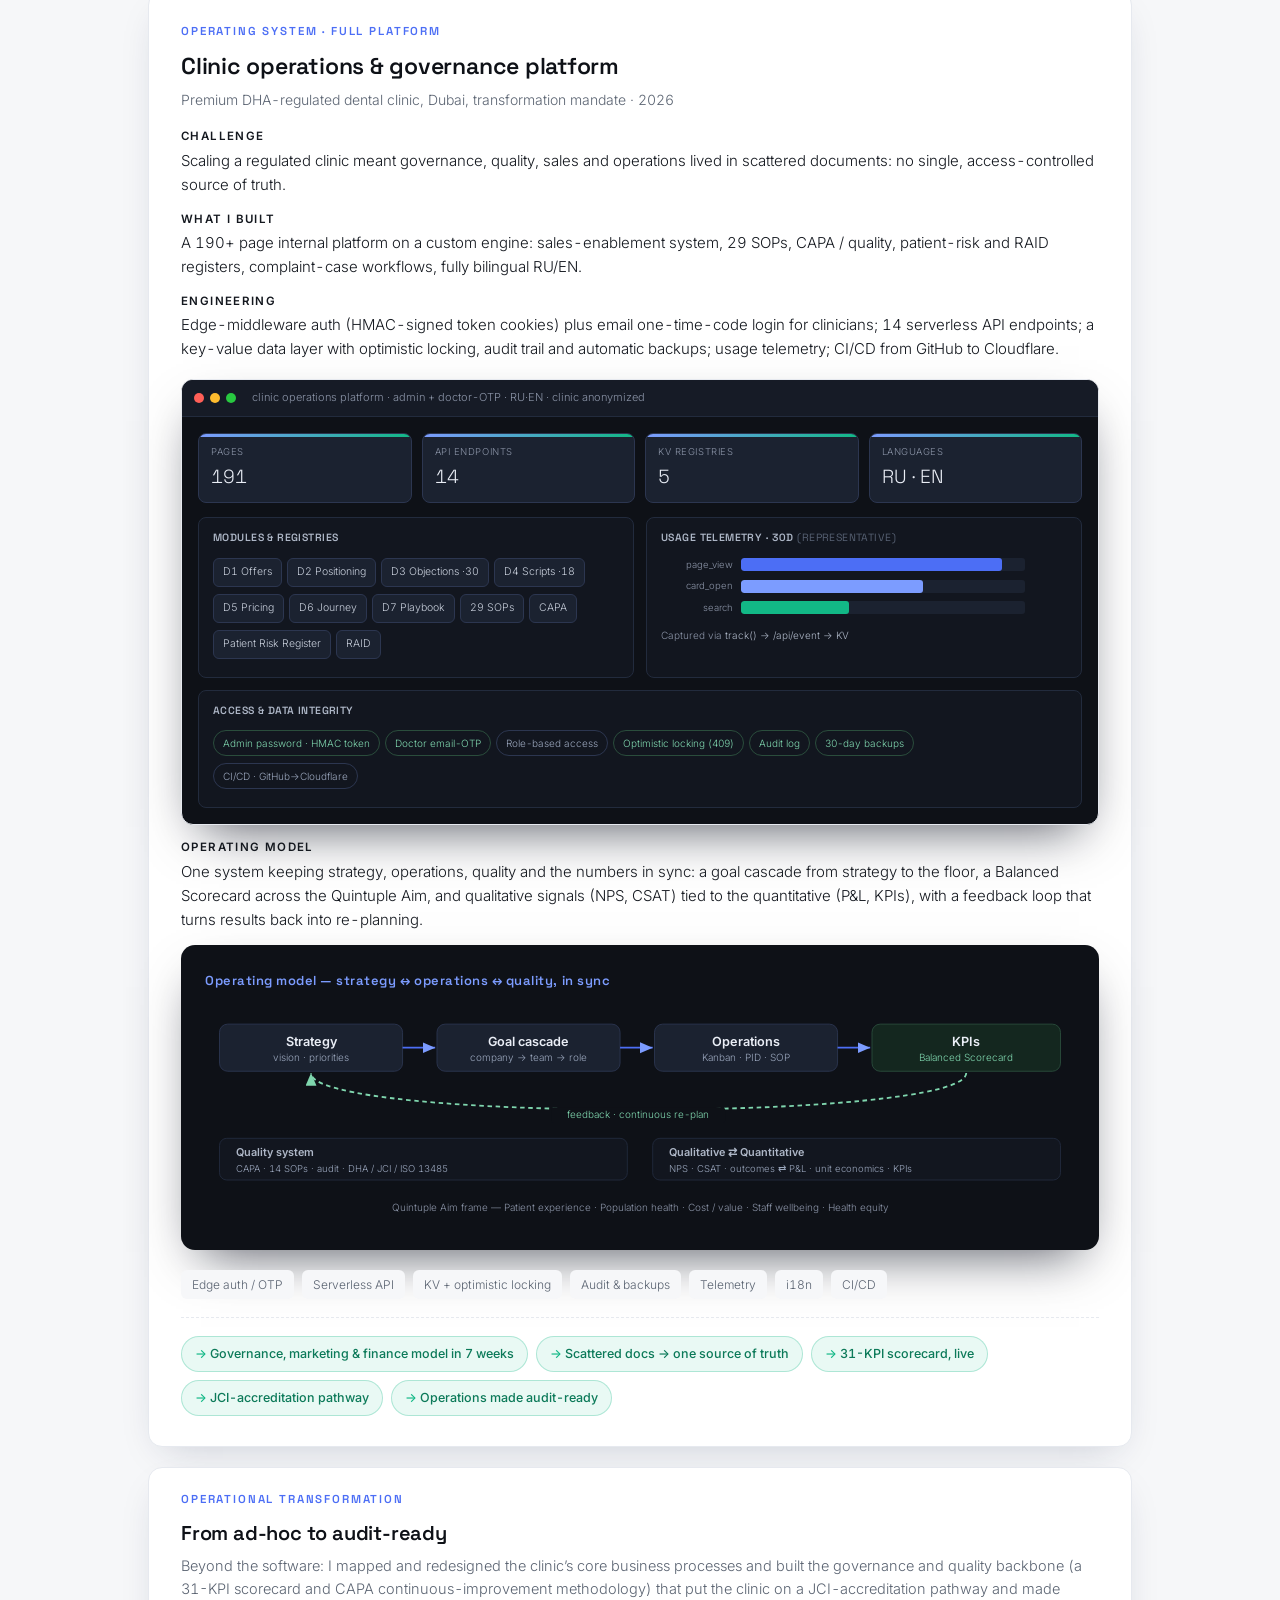
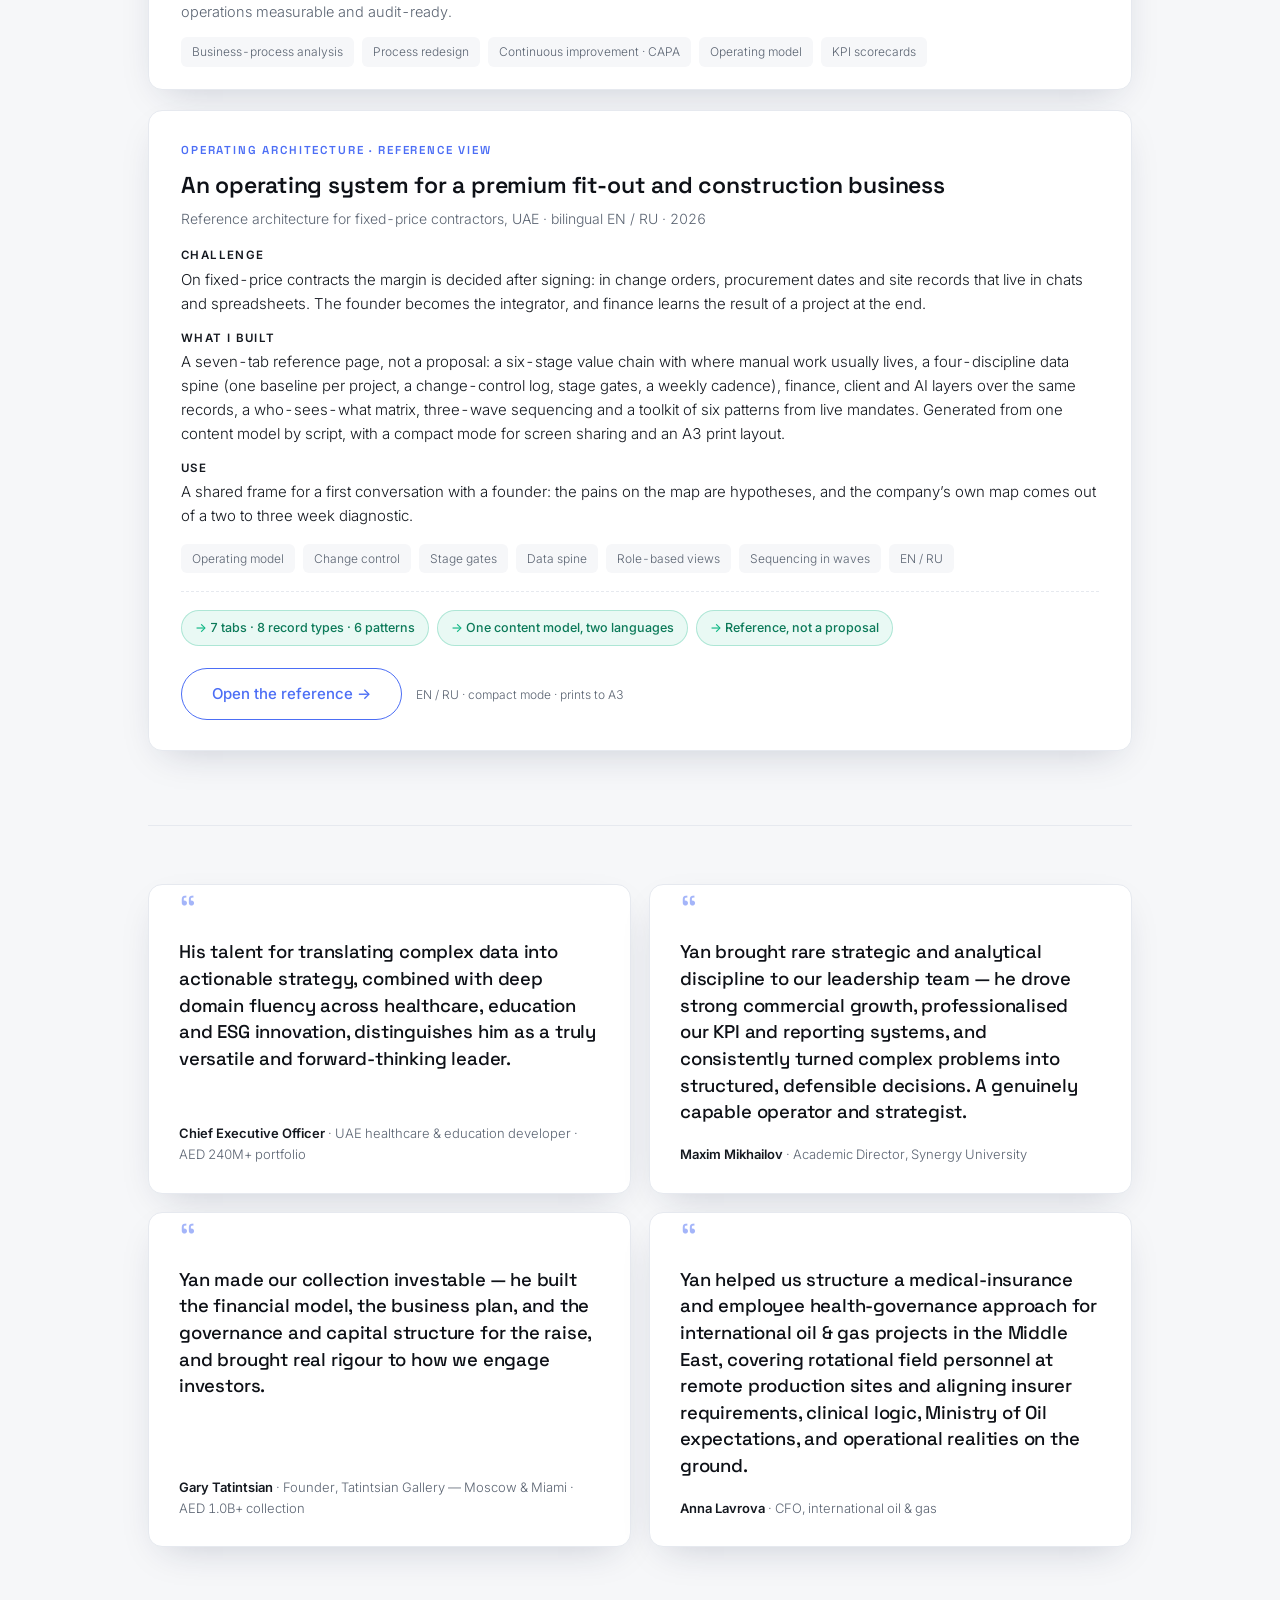
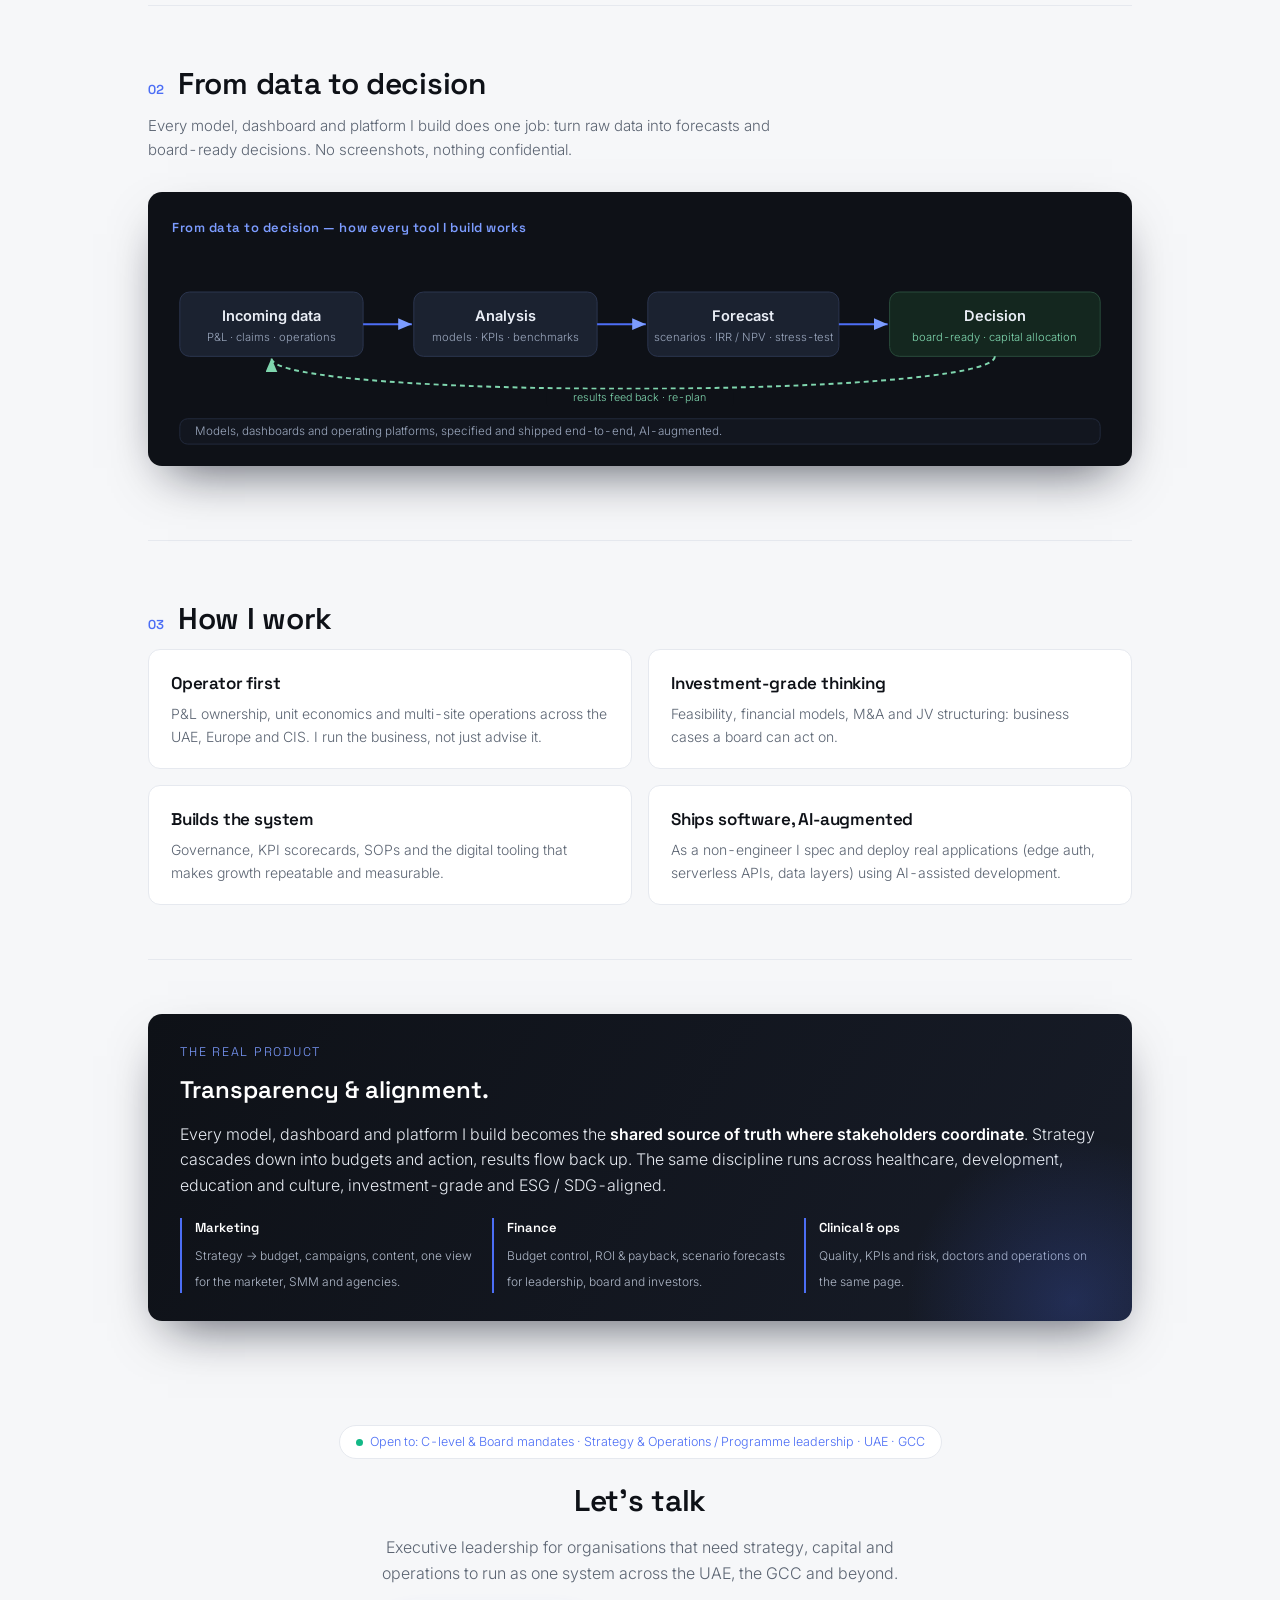
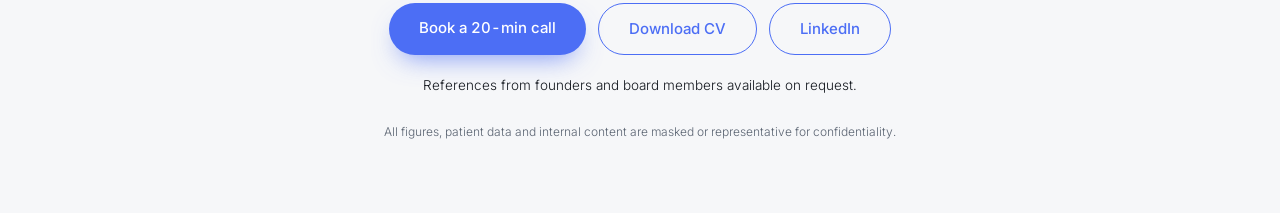
==== commit 417a3e62: "Portfolio: operating architecture reference card and nav link Co-Authored-By: Claude Fable 5.1 <nore" ====
--- a/index.html
+++ b/index.html
@@ -248,7 +248,7 @@
         <a href="#work">Work</a>
         <a href="arisha/" target="_blank" rel="noopener">Clinic model</a>
         <a href="museum-model/" target="_blank" rel="noopener">Museum model</a>
-        <a href="operating-architecture/fit-out/" target="_blank" rel="noopener">Operating architecture</a>
+        <a href="operating-architecture/fit-out/" target="_blank" rel="noopener">Architecture</a>
         <a href="#build">Build</a>
         <a href="#how">How I work</a>
         <a class="navcta" href="cv.html">Download CV</a>
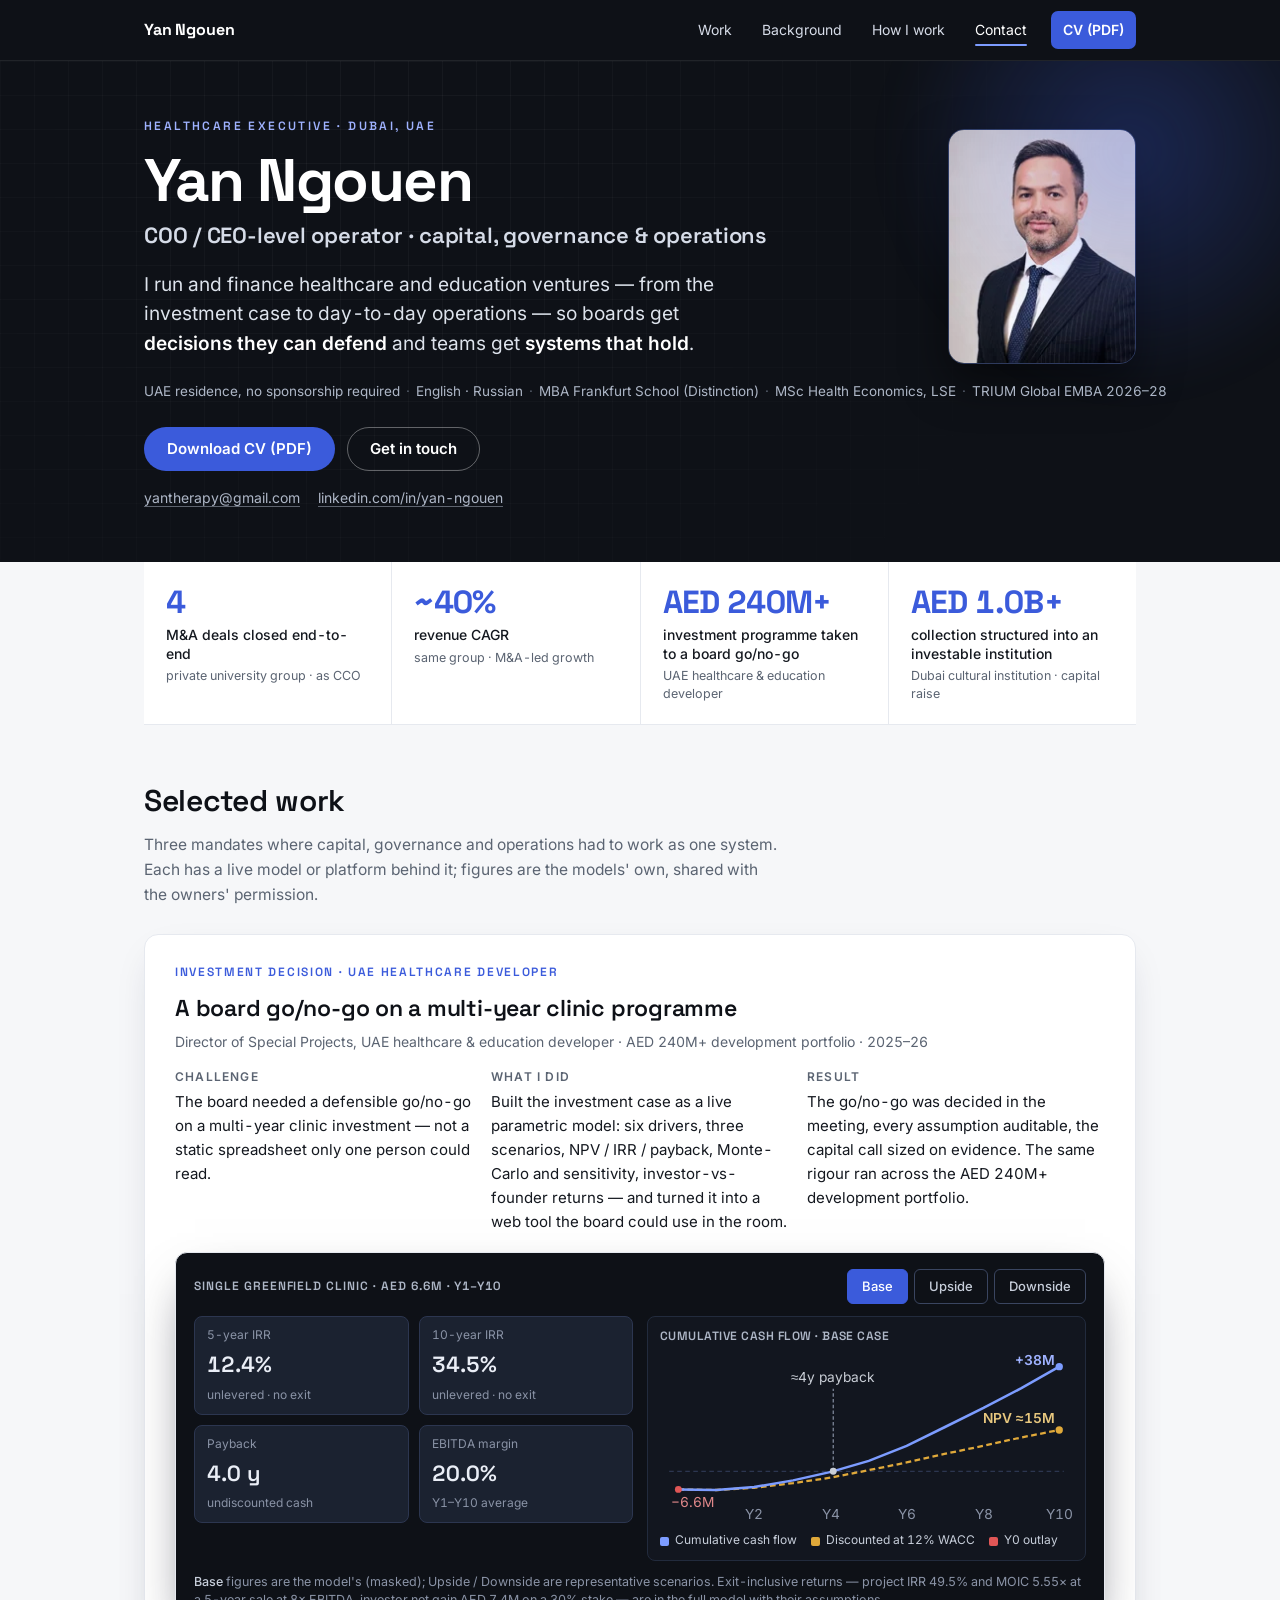
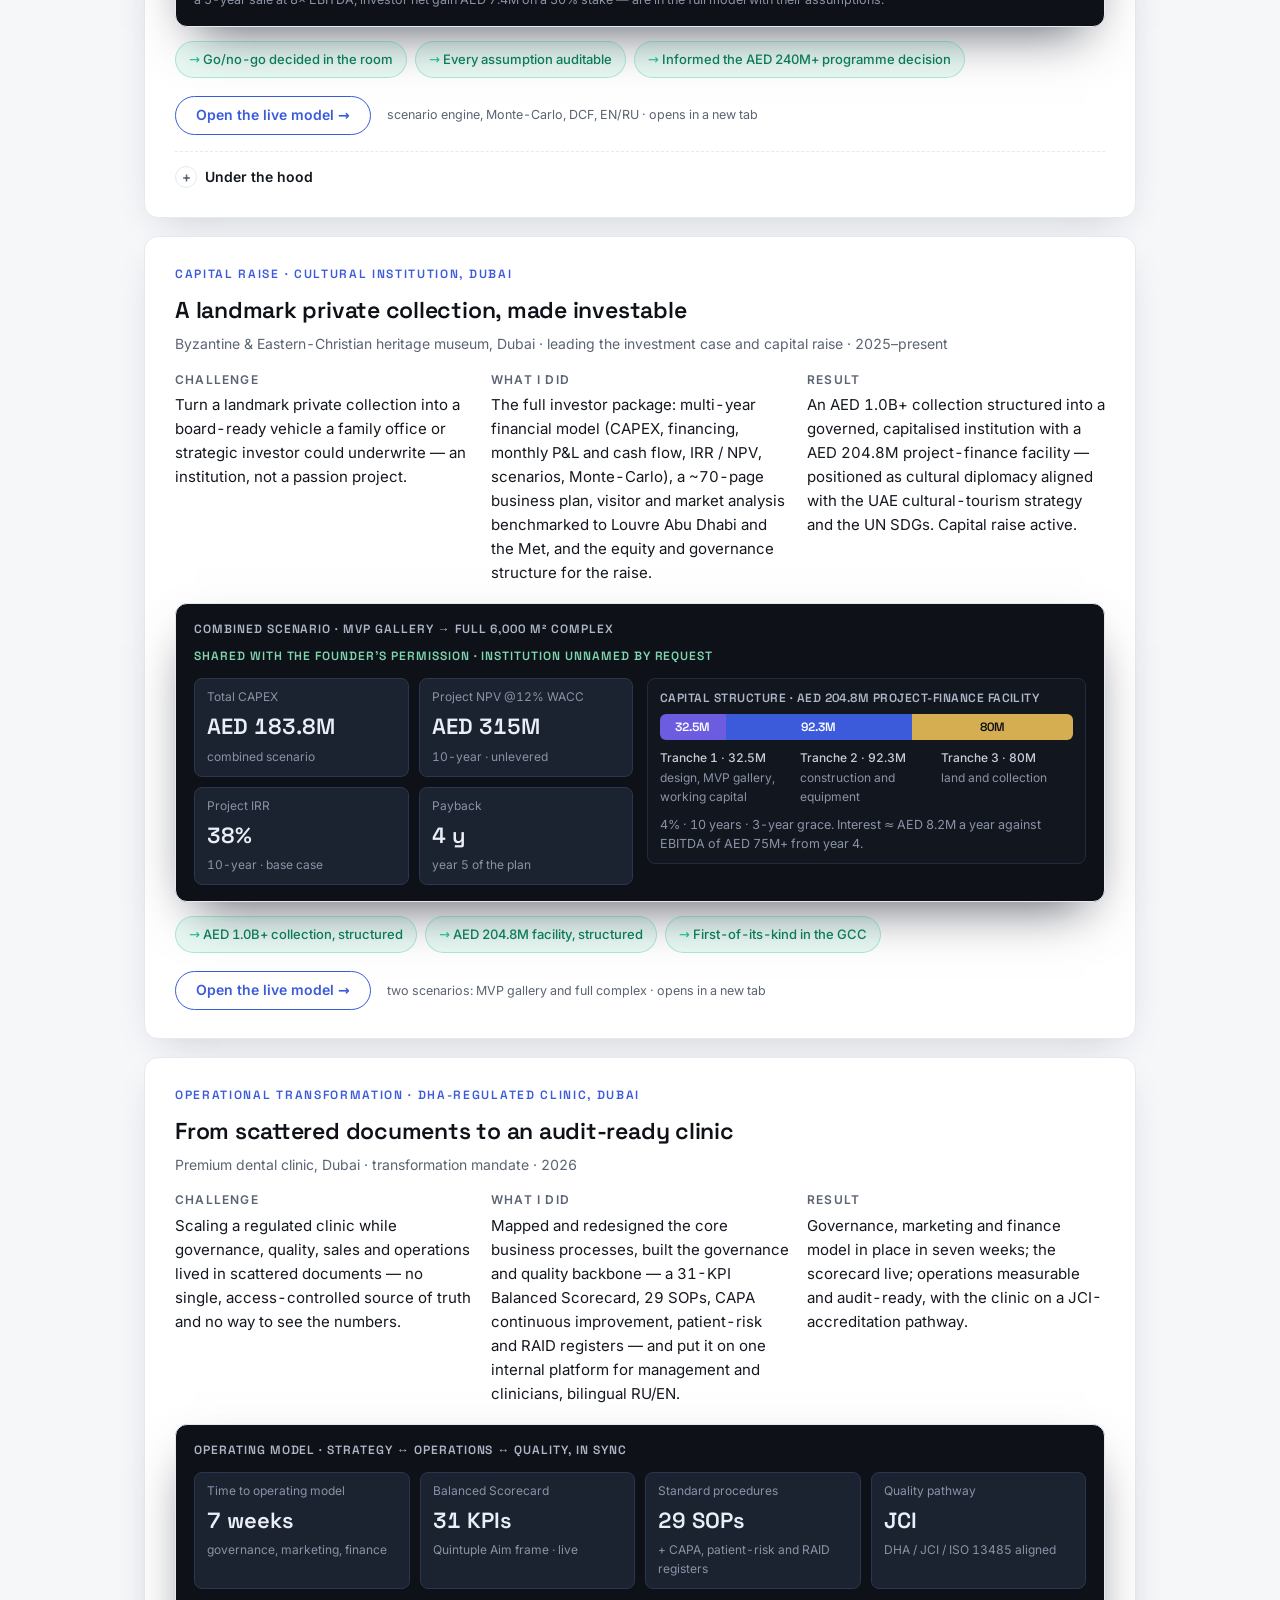
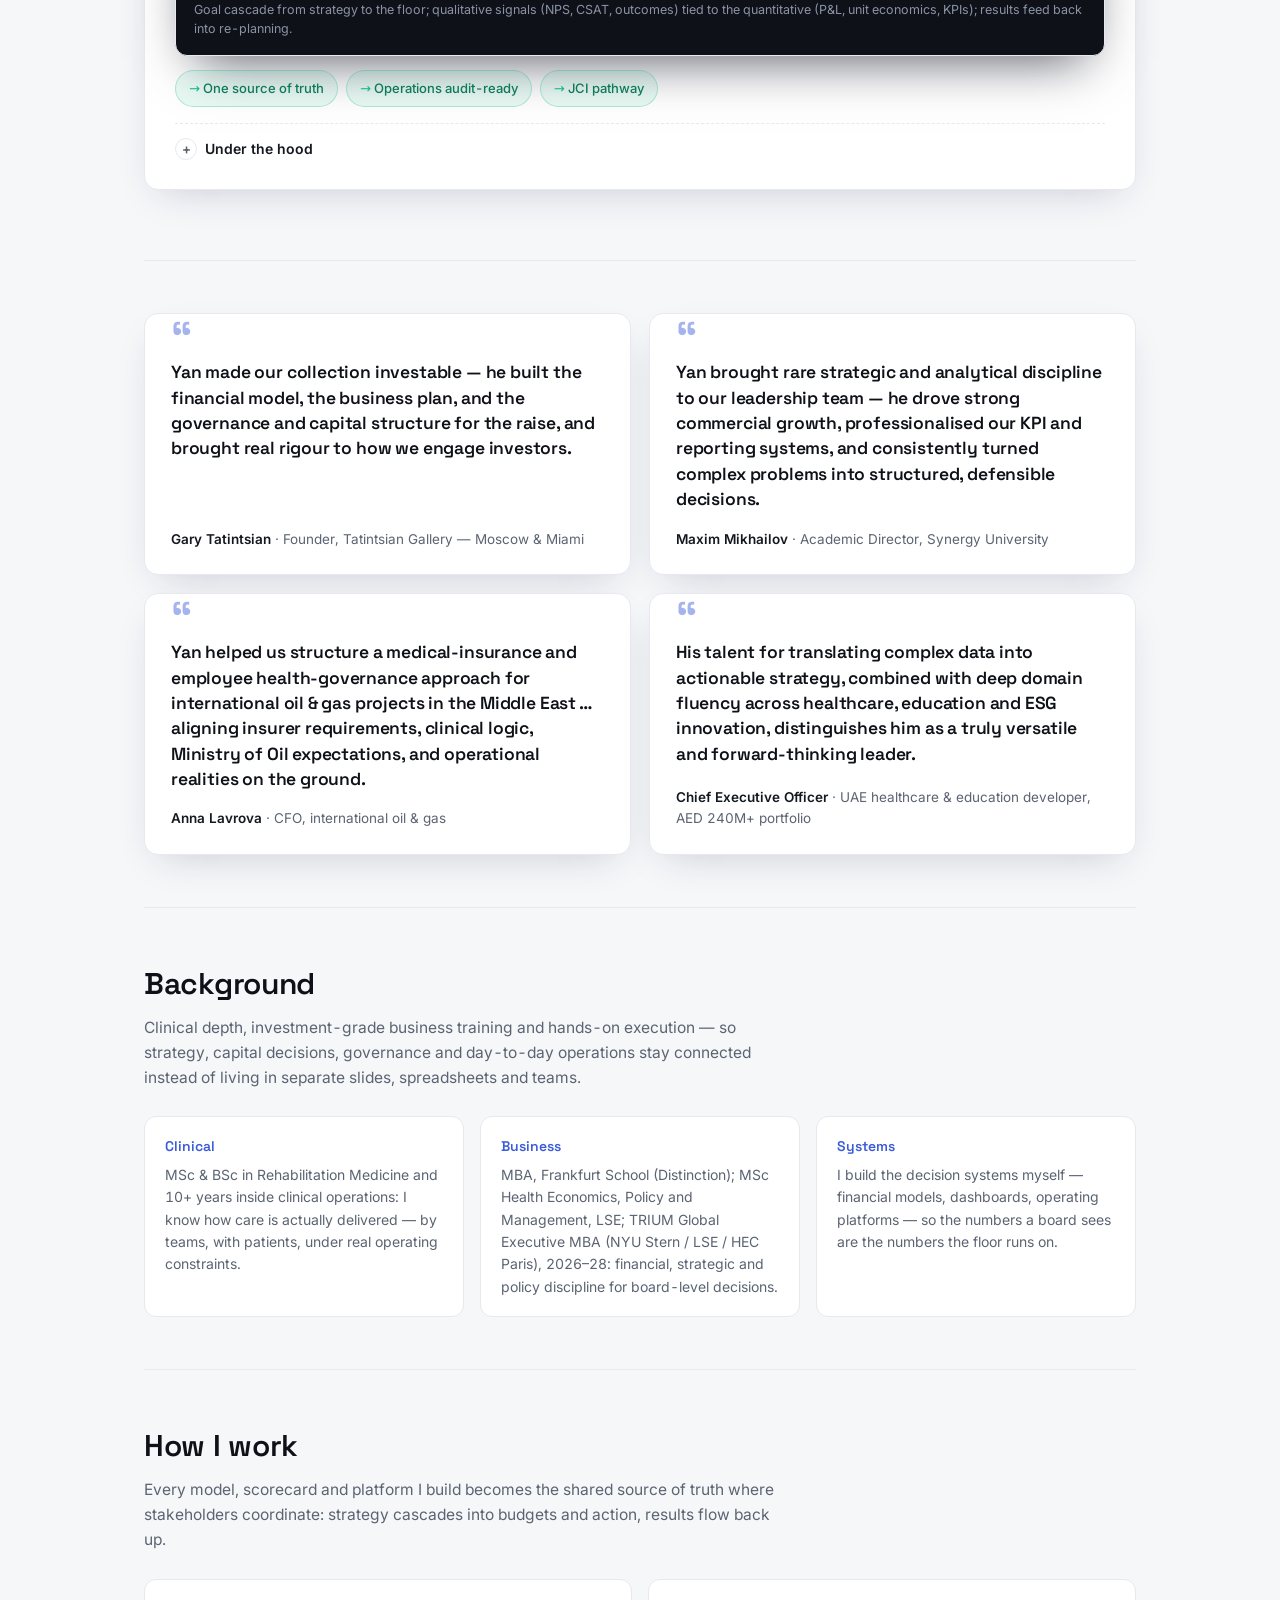
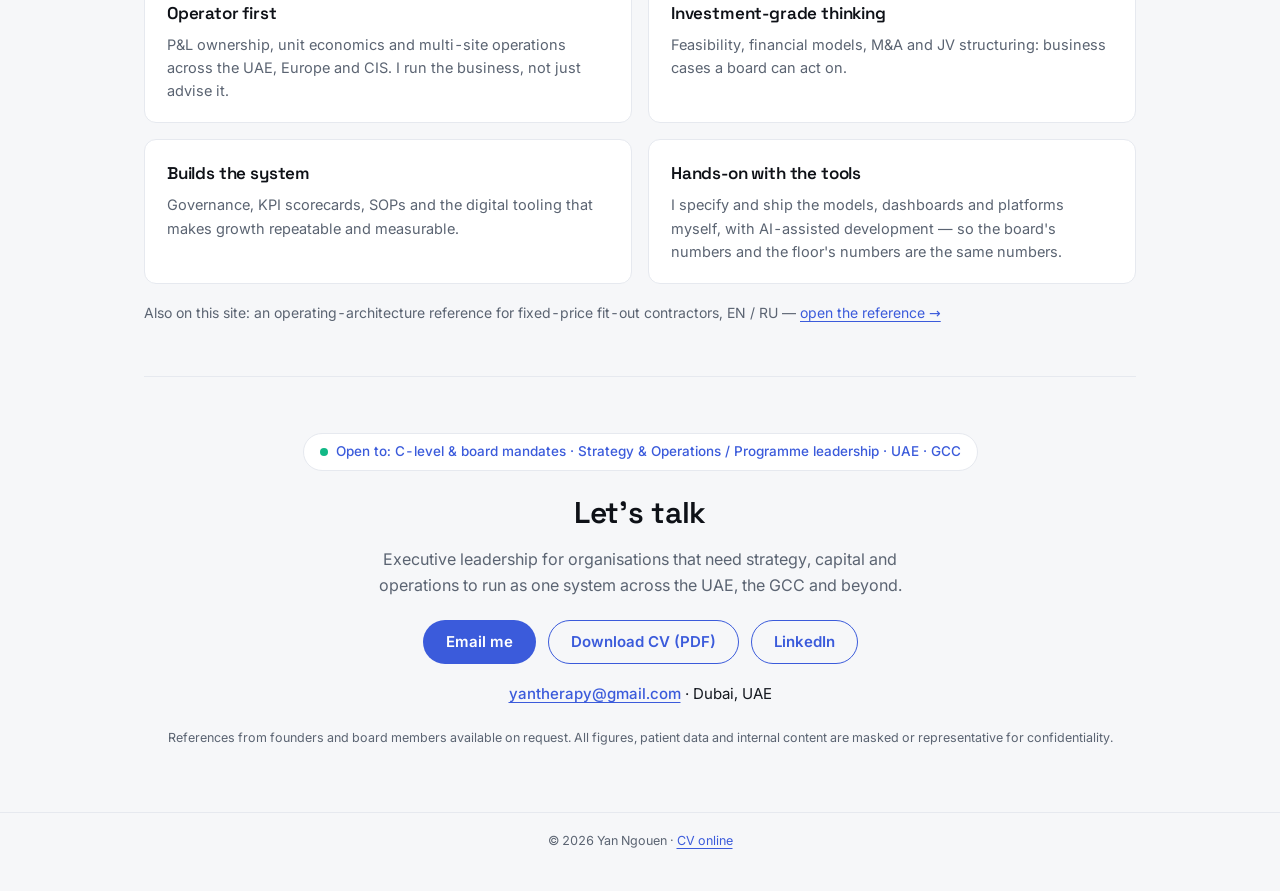
==== commit f9a72363: "upgrate" ====
--- a/index.html
+++ b/index.html
@@ -3,60 +3,90 @@
 <head>
 <meta charset="UTF-8">
 <meta name="viewport" content="width=device-width, initial-scale=1.0">
-<title>Yan Ngouen — Executive · ESG-aligned Ventures · Capital &amp; Governance</title>
-<meta name="description" content="Yan Ngouen — C-level Operator &amp; Board Advisor · Programme / Project Director. I structure and deliver ESG-aligned ventures where capital, governance and operations work together across healthcare, education, cultural institutions and employee-health systems. Dubai, UAE.">
+<title>Yan Ngouen — Healthcare executive · COO / CEO-level operator · Dubai</title>
+<meta name="description" content="Yan Ngouen — healthcare executive in Dubai. COO / CEO-level operator for healthcare and education ventures: investment cases, governance and operations. Four M&amp;A deals closed end-to-end, an AED 240M+ investment programme taken to a board go/no-go, an AED 1.0B+ collection structured into an investable institution.">
 <meta name="theme-color" content="#0E1117">
-<meta name="robots" content="noindex, nofollow">
-<meta name="googlebot" content="noindex, nofollow">
+<link rel="canonical" href="https://yantheapy.github.io/yan-portfolio/">
 <link rel="icon" type="image/png" href="favicon.png">
-<meta property="og:type" content="website">
-<meta property="og:title" content="Yan Ngouen — Executive · ESG-aligned Ventures · Capital &amp; Governance">
-<meta property="og:description" content="C-level Operator &amp; Board Advisor · Programme / Project Director. I turn ambitious projects into board-ready, investable and executable businesses — ESG-aligned, across healthcare, education, culture and employee-health. Dubai, UAE.">
+<meta property="og:type" content="profile">
+<meta property="og:title" content="Yan Ngouen — Healthcare executive · COO / CEO-level operator · Dubai">
+<meta property="og:description" content="Investment cases, governance and the operating systems that make healthcare and education ventures perform. Four M&amp;A deals, an AED 240M+ investment programme, an AED 1.0B+ collection made investable. Dubai, UAE.">
 <meta property="og:image" content="https://yantheapy.github.io/yan-portfolio/og-image.png">
+<meta property="og:image:width" content="1200">
+<meta property="og:image:height" content="630">
 <meta property="og:url" content="https://yantheapy.github.io/yan-portfolio/">
 <meta name="twitter:card" content="summary_large_image">
-<meta name="twitter:title" content="Yan Ngouen — Executive · ESG-aligned Ventures · Capital &amp; Governance">
-<meta name="twitter:description" content="C-level Operator &amp; Board Advisor · Programme / Project Director · ESG-aligned ventures · board-ready, investable, executable · Dubai">
+<meta name="twitter:title" content="Yan Ngouen — Healthcare executive · COO / CEO-level operator · Dubai">
+<meta name="twitter:description" content="Investment cases, governance and operations for healthcare and education ventures. Dubai, UAE.">
 <meta name="twitter:image" content="https://yantheapy.github.io/yan-portfolio/og-image.png">
-<link rel="preconnect" href="https://fonts.googleapis.com">
-<link rel="preconnect" href="https://fonts.gstatic.com" crossorigin>
-<link href="https://fonts.googleapis.com/css2?family=Space+Grotesk:wght@500;600;700&family=Inter:wght@300;400;500;600&display=swap" rel="stylesheet">
+<link rel="preload" href="assets/fonts/inter-latin-400-normal.woff2" as="font" type="font/woff2" crossorigin>
+<link rel="preload" href="assets/fonts/space-grotesk-latin-700-normal.woff2" as="font" type="font/woff2" crossorigin>
+<link rel="stylesheet" href="assets/fonts.css">
+<script type="application/ld+json">
+{
+  "@context": "https://schema.org",
+  "@type": "Person",
+  "name": "Yan Ngouen",
+  "jobTitle": "Healthcare executive · COO / CEO-level operator",
+  "description": "Healthcare executive in Dubai: investment cases, governance and operations for healthcare and education ventures.",
+  "url": "https://yantheapy.github.io/yan-portfolio/",
+  "image": "https://yantheapy.github.io/yan-portfolio/photo.jpg",
+  "email": "mailto:yantherapy@gmail.com",
+  "sameAs": ["https://www.linkedin.com/in/yan-ngouen/"],
+  "address": {"@type": "PostalAddress", "addressLocality": "Dubai", "addressCountry": "AE"},
+  "knowsLanguage": ["en", "ru"],
+  "alumniOf": [
+    {"@type": "CollegeOrUniversity", "name": "Frankfurt School of Finance & Management"},
+    {"@type": "CollegeOrUniversity", "name": "London School of Economics and Political Science"}
+  ]
+}
+</script>
 <style>
   :root{
     --ink:#0E1117; --ink2:#171C28; --paper:#FFFFFF; --bg:#F6F7F9;
     --text:#14181F; --muted:#5B6472; --line:#E6E9EF;
-    --accent:#4C6EF5; --accent2:#7C9CFF; --good:#12B886;
+    --accent:#3B5BDB; --accent-hover:#2F4BC4; --accent2:#7C9CFF; --good:#12B886; --good-ink:#0C7A59;
+    --dark-muted:#8A93A6; --dark-text:#C7CEDA;
     --shadow-light:0 14px 38px -16px rgba(22,32,68,.22);
     --shadow-dark:0 22px 50px -20px rgba(4,9,24,.7);
   }
   *{box-sizing:border-box;margin:0;padding:0}
   html{scroll-behavior:smooth}
-  body{font-family:'Inter',sans-serif;color:var(--text);background:var(--bg);line-height:1.6;font-weight:300;-webkit-font-smoothing:antialiased;font-variant-numeric:tabular-nums}
-  .wrap{max-width:1040px;margin:0 auto;padding:0 28px}
-  h1,h2,h3,h4,.dsp{font-family:'Space Grotesk',sans-serif;font-weight:600;letter-spacing:-.01em;text-wrap:balance}
+  body{font-family:'Inter',system-ui,-apple-system,"Segoe UI",Roboto,sans-serif;color:var(--text);background:var(--bg);line-height:1.6;font-weight:400;-webkit-font-smoothing:antialiased;font-variant-numeric:tabular-nums}
+  .wrap{max-width:1040px;margin:0 auto;padding:0 24px}
+  h1,h2,h3,h4,.dsp{font-family:'Space Grotesk','Inter',system-ui,sans-serif;font-weight:600;letter-spacing:-.01em;text-wrap:balance}
   a{color:var(--accent);text-decoration:none}
+  a:hover{text-decoration:underline;text-underline-offset:3px}
   :focus-visible{outline:2px solid var(--accent2);outline-offset:3px;border-radius:4px}
-  section{scroll-margin-top:72px}
+  section{scroll-margin-top:76px}
+  img{max-width:100%}
 
   /* SKIP LINK */
   .skip{position:absolute;left:-9999px;top:0;z-index:120;background:var(--accent);color:#fff;padding:10px 16px;border-radius:0 0 8px 0;font-size:13px}
   .skip:focus{left:0}
 
   /* TOP NAV */
-  .topnav{position:sticky;top:0;z-index:60;background:rgba(14,17,23,.72);backdrop-filter:blur(14px) saturate(140%);-webkit-backdrop-filter:blur(14px) saturate(140%);border-bottom:1px solid rgba(255,255,255,.07)}
-  .nav-inner{display:flex;align-items:center;justify-content:space-between;height:58px}
-  .navbrand{display:flex;flex-direction:column;line-height:1;color:#fff;font-family:'Space Grotesk';font-weight:600;font-size:15.5px}
-  .navbrand span{font-family:'Inter';font-weight:400;font-size:10px;letter-spacing:.16em;text-transform:uppercase;color:var(--accent2);margin-top:4px}
-  .navlinks{display:flex;align-items:center;gap:8px}
-  .navlinks a{font-size:13px;color:#AEB7C7;padding:7px 11px;border-radius:7px;transition:color .2s,background .2s;position:relative}
-  .navlinks a:not(.navcta):hover{color:#fff;background:rgba(255,255,255,.06)}
+  .topnav{position:sticky;top:0;z-index:60;background:var(--ink);border-bottom:1px solid rgba(255,255,255,.08)}
+  .nav-inner{display:flex;align-items:center;justify-content:space-between;gap:16px;min-height:60px}
+  .navbrand{color:#fff;font-family:'Space Grotesk',sans-serif;font-weight:700;font-size:16px;letter-spacing:-.01em;white-space:nowrap}
+  .navbrand:hover{text-decoration:none;color:var(--accent2)}
+  .navlinks{display:flex;align-items:center;gap:6px}
+  .navlinks a{font-size:14px;color:#D6DCE8;padding:8px 12px;border-radius:7px;white-space:nowrap;position:relative;transition:color .2s,background .2s}
+  .navlinks a:hover{text-decoration:none}
+  .navlinks a:not(.navcta):hover{color:#fff;background:rgba(255,255,255,.08)}
   .navlinks a.active{color:#fff}
-  .navlinks a.active:not(.navcta)::after{content:"";position:absolute;left:11px;right:11px;bottom:2px;height:2px;border-radius:2px;background:var(--accent)}
-  .navcta{color:#fff!important;background:var(--accent);padding:8px 15px;border-radius:999px;font-weight:500;box-shadow:0 8px 20px -8px rgba(76,110,245,.7);transition:transform .2s,box-shadow .2s}
-  .navcta:hover{transform:translateY(-1px);box-shadow:0 12px 26px -8px rgba(76,110,245,.85)}
-  .navcta:active{transform:translateY(0)}
-  .progress{height:2px;width:0;background:linear-gradient(90deg,var(--accent),var(--accent2));transition:width .08s linear}
-  @media(max-width:720px){.navlinks a:not(.navcta){display:none}}
+  .navlinks a.active:not(.navcta)::after{content:"";position:absolute;left:12px;right:12px;bottom:3px;height:2px;border-radius:2px;background:var(--accent2)}
+  .navcta{color:#fff!important;background:var(--accent);padding:9px 16px;border-radius:999px;font-weight:600;margin-left:6px;transition:transform .2s,background .2s}
+  .navcta:hover{background:var(--accent-hover);transform:translateY(-1px)}
+  .navtoggle{display:none;background:none;border:1px solid rgba(255,255,255,.22);color:#fff;border-radius:8px;padding:8px 12px;font:inherit;font-size:14px;cursor:pointer;min-height:40px}
+  @media(max-width:900px){
+    .navtoggle{display:inline-flex;align-items:center;gap:8px}
+    .navlinks{display:none;position:absolute;left:0;right:0;top:100%;background:var(--ink);border-bottom:1px solid rgba(255,255,255,.1);flex-direction:column;align-items:stretch;padding:8px 16px 14px;gap:2px;box-shadow:0 20px 40px -20px rgba(0,0,0,.6)}
+    .navlinks.open{display:flex}
+    .navlinks a{font-size:16px;padding:12px 10px;white-space:normal}
+    .navlinks a.active:not(.navcta)::after{display:none}
+    .navcta{margin:8px 0 0;text-align:center}
+  }
 
   /* HERO (dark) */
   .hero{background:var(--ink);color:#EEF1F6;position:relative;overflow:hidden}
@@ -64,175 +94,173 @@
     background-image:linear-gradient(rgba(255,255,255,.04) 1px,transparent 1px),linear-gradient(90deg,rgba(255,255,255,.04) 1px,transparent 1px);
     background-size:34px 34px;mask-image:radial-gradient(circle at 30% 20%,#000,transparent 75%);-webkit-mask-image:radial-gradient(circle at 30% 20%,#000,transparent 75%)}
   .hero::after{content:"";position:absolute;width:540px;height:540px;right:-120px;top:-180px;border-radius:50%;
-    background:radial-gradient(circle,rgba(76,110,245,.28),transparent 62%);filter:blur(20px);pointer-events:none}
-  .hero .wrap{position:relative;padding:60px 28px 58px}
-  .eyebrow{font-family:'Space Grotesk';letter-spacing:.24em;text-transform:uppercase;font-size:12px;color:var(--accent2);font-weight:600}
-  .hero h1{font-size:60px;line-height:1.02;margin:16px 0 8px;color:#fff;font-weight:700;letter-spacing:-.025em}
-  .hero .role{font-size:19px;color:#AEB7C7;font-weight:400}
-  .spine{font-size:23px;margin:24px 0 28px;max-width:680px;color:#E7EBF2;font-weight:300}
-  .spine b{font-weight:600;color:#fff;border-bottom:2px solid var(--accent);padding-bottom:1px}
-  .chips{display:flex;flex-wrap:wrap;gap:10px}
-  .chip{font-size:13px;padding:7px 14px;border:1px solid rgba(255,255,255,.16);border-radius:999px;color:#C7CEDA;transition:border-color .2s,background .2s,transform .2s}
-  .chip:hover{border-color:rgba(124,156,255,.55);background:rgba(124,156,255,.08)}
-  .chip a{color:#C7CEDA}
-  .chip.solid{background:var(--accent);border-color:var(--accent);color:#fff}
-  .chip.solid a{color:#fff}
-  .chip.solid:hover{transform:translateY(-1px);background:#3f60e8}
-  .herowrap{display:flex;align-items:center;gap:36px;justify-content:space-between}
-  .herotext{flex:1;min-width:0}
-  .headshot{width:188px;height:235px;border-radius:16px;object-fit:cover;object-position:center top;border:1px solid rgba(124,156,255,.30);box-shadow:0 18px 44px rgba(0,0,0,.5);flex:none}
-  @media(max-width:720px){.herowrap{flex-direction:column-reverse;align-items:flex-start;gap:18px}.headshot{width:128px;height:160px}}
+    background:radial-gradient(circle,rgba(59,91,219,.30),transparent 62%);filter:blur(20px);pointer-events:none}
+  .hero .wrap{position:relative;padding:56px 24px 52px}
+  .herotext{min-width:0}
+  .hero picture{float:right;margin:6px 0 16px 40px}
+  .hero-actions,.hero-links{clear:none}
+  .eyebrow{font-family:'Space Grotesk',sans-serif;letter-spacing:.2em;text-transform:uppercase;font-size:12px;color:#9FB2FF;font-weight:600}
+  .hero h1{font-size:60px;line-height:1.02;margin:14px 0 10px;color:#fff;font-weight:700;letter-spacing:-.025em}
+  .hero .role{font-family:'Space Grotesk',sans-serif;font-size:22px;line-height:1.3;color:#D6DCE8;font-weight:600;letter-spacing:-.01em}
+  .spine{font-size:19px;line-height:1.55;margin:20px 0 22px;color:#DDE3EC;font-weight:400;max-width:620px}
+  .spine b{font-weight:600;color:#fff}
+  .meta{font-size:13.5px;color:#AEB7C7;line-height:1.7;max-width:620px}
+  .meta span{white-space:nowrap}
+  .meta i{font-style:normal;color:#5B6472;padding:0 6px}
+  .hero-actions{display:flex;flex-wrap:wrap;align-items:center;gap:12px;margin-top:24px}
+  .btn{display:inline-flex;align-items:center;gap:8px;padding:12px 22px;border-radius:999px;font-size:15px;font-weight:600;line-height:1.2;transition:transform .2s,background .2s,border-color .2s;border:1px solid transparent}
+  .btn:hover{text-decoration:none;transform:translateY(-1px)}
+  .btn.primary{background:var(--accent);color:#fff}
+  .btn.primary:hover{background:var(--accent-hover)}
+  .btn.ghost-light{background:transparent;color:#fff;border-color:rgba(255,255,255,.35)}
+  .btn.ghost-light:hover{border-color:#fff;background:rgba(255,255,255,.06)}
+  .hero-links{display:flex;flex-wrap:wrap;gap:6px 18px;margin-top:16px;font-size:14px}
+  .hero-links a{color:#AEB7C7;text-decoration:underline;text-underline-offset:3px;text-decoration-color:rgba(174,183,199,.5)}
+  .hero-links a:hover{color:#fff}
+  .headshot{width:188px;height:235px;border-radius:16px;object-fit:cover;object-position:center top;border:1px solid rgba(124,156,255,.30);box-shadow:0 18px 44px rgba(0,0,0,.5);flex:none;margin-top:6px}
+  @media(max-width:720px){
+    .hero .wrap{padding:26px 20px 32px}
+    .meta span{white-space:normal}
+    .hero picture{margin:2px 0 8px 14px}
+    .headshot{width:88px;height:110px;margin:0;border-radius:12px}
+    .hero h1{font-size:36px;margin:10px 0 8px}
+    .hero .role{font-size:18px}
+    .spine{font-size:17px;line-height:1.5;margin:14px 0 12px}
+    .meta{font-size:13px}
+    .hero-actions{margin-top:16px}
+    .hero-actions .btn{flex:1 1 auto;justify-content:center}
+    .hero-links{margin-top:12px}
+  }
 
   /* METRICS */
   .metrics{display:grid;grid-template-columns:repeat(4,1fr);gap:1px;background:var(--line);border-bottom:1px solid var(--line)}
-  .metric{background:var(--paper);padding:26px 22px;transition:background .25s}
-  .metric:hover{background:#FBFCFE}
-  .metric .num{font-family:'Space Grotesk';font-size:34px;color:var(--ink);line-height:1;font-weight:700}
-  .metric .num span{color:var(--accent)}
-  .metric .lbl{font-size:12.5px;color:var(--muted);margin-top:7px}
-
-  .sec{padding:54px 0;border-bottom:1px solid var(--line)}
-  .sec-head{display:flex;align-items:baseline;gap:14px;margin-bottom:6px}
+  .metric{background:var(--paper);padding:24px 22px 22px}
+  .metric .num{font-family:'Space Grotesk',sans-serif;font-size:32px;color:var(--accent);line-height:1;font-weight:700;white-space:nowrap;letter-spacing:-.02em}
+  .metric .lbl{font-size:14px;color:var(--text);margin-top:8px;line-height:1.35;font-weight:500}
+  .metric .sub{font-size:12.5px;color:var(--muted);margin-top:4px;line-height:1.4}
+  @media(max-width:720px){
+    .metrics{grid-template-columns:repeat(2,1fr)}
+    .metric{padding:18px 16px}
+    .metric .num{font-size:clamp(24px,7vw,30px)}
+    .metric .lbl{font-size:13px}
+  }
+
+  .sec{padding:52px 0;border-bottom:1px solid var(--line)}
+  .sec-head{margin-bottom:8px}
   .sec-head h2{font-size:30px;color:var(--ink)}
-  .sec-head .n{font-family:'Space Grotesk';font-size:13px;color:var(--accent);font-weight:600}
-  .sec-sub{color:var(--muted);font-size:15px;margin-bottom:30px;max-width:660px}
-
-  .case{background:var(--paper);border:1px solid var(--line);border-radius:14px;padding:30px 32px;margin-bottom:20px;box-shadow:var(--shadow-light);transition:transform .3s cubic-bezier(.2,.7,.2,1),box-shadow .3s}
-  .case:hover{transform:translateY(-3px);box-shadow:0 26px 56px -22px rgba(22,32,68,.32)}
-  .case .tag{font-family:'Space Grotesk';font-size:11.5px;letter-spacing:.16em;text-transform:uppercase;color:var(--accent);font-weight:600}
+  .sec-sub{color:var(--muted);font-size:15.5px;margin-bottom:26px;max-width:640px}
+  @media(max-width:720px){.sec{padding:40px 0}.sec-head h2{font-size:26px}}
+
+  .triad{display:grid;grid-template-columns:repeat(3,1fr);gap:16px}
+  .tcard{padding:18px 20px;border:1px solid var(--line);border-radius:12px;background:var(--paper)}
+  .tcard .th{font-family:'Space Grotesk',sans-serif;font-size:14px;color:var(--accent);font-weight:600;margin-bottom:6px}
+  .tcard p{font-size:14px;color:var(--muted)}
+  @media(max-width:720px){.triad{grid-template-columns:1fr}}
+
+  /* CASES */
+  .case{background:var(--paper);border:1px solid var(--line);border-radius:14px;padding:28px 30px;margin-bottom:18px;box-shadow:var(--shadow-light)}
+  .case .tag{font-family:'Space Grotesk',sans-serif;font-size:12px;letter-spacing:.14em;text-transform:uppercase;color:var(--accent);font-weight:600}
   .case h3{font-size:23px;margin:8px 0 4px;color:var(--ink)}
-  .case .ctx{color:var(--muted);font-size:14px;margin-bottom:16px}
-  .case .block{margin:13px 0}
-  .case .block .k{font-size:11.5px;letter-spacing:.12em;text-transform:uppercase;color:var(--text);font-weight:600;margin-bottom:3px}
-  .case .block p{font-size:15px}
+  .case .ctx{color:var(--muted);font-size:14px;margin-bottom:14px}
+  .blocks{display:grid;grid-template-columns:repeat(3,1fr);gap:18px;margin:6px 0 4px}
+  .block .k{font-size:12px;letter-spacing:.1em;text-transform:uppercase;color:var(--muted);font-weight:600;margin-bottom:4px}
+  .block p{font-size:15px}
+  @media(max-width:860px){.blocks{grid-template-columns:1fr;gap:12px}}
+  @media(max-width:720px){.case{padding:22px 18px}.case h3{font-size:21px}}
   .stack{display:flex;flex-wrap:wrap;gap:8px;margin-top:16px}
-  .stack span{font-size:12px;padding:5px 11px;background:var(--bg);border-radius:6px;color:var(--muted)}
-  .outcome{display:flex;flex-wrap:wrap;gap:8px;margin-top:18px;padding-top:18px;border-top:1px dashed var(--line)}
-  .outcome .o{font-size:12.5px;padding:7px 13px;border-radius:999px;background:rgba(18,184,134,.09);border:1px solid rgba(18,184,134,.28);color:#0c7a59;font-weight:500}
+  .stack span{font-size:12.5px;padding:5px 11px;background:var(--bg);border-radius:6px;color:var(--muted)}
+  .outcome{display:flex;flex-wrap:wrap;gap:8px;margin-top:14px}
+  .outcome .o{font-size:13px;padding:7px 13px;border-radius:999px;background:rgba(18,184,134,.09);border:1px solid rgba(18,184,134,.28);color:var(--good-ink);font-weight:500}
   .outcome .o::before{content:"→ ";color:var(--good)}
-
-  /* DIAGRAMS */
-  .diagram{background:var(--ink);border-radius:14px;padding:26px 24px 18px;margin-bottom:20px;box-shadow:var(--shadow-dark)}
-  .diagram .dlabel{font-family:'Space Grotesk';font-size:13px;color:var(--accent2);font-weight:600;margin-bottom:14px;letter-spacing:.04em}
-  .diagram svg{width:100%;height:auto;display:block}
-
+  .case-actions{display:flex;flex-wrap:wrap;align-items:center;gap:10px 16px;margin-top:18px}
+  .btn.outline{background:transparent;color:var(--accent);border-color:var(--accent);padding:10px 20px;font-size:14px}
+  .btn.outline:hover{background:rgba(59,91,219,.07)}
+  .case-actions .hint{font-size:12.5px;color:var(--muted)}
+  details.hood{margin-top:16px;border-top:1px dashed var(--line);padding-top:12px}
+  details.hood summary{cursor:pointer;font-size:14px;font-weight:600;color:var(--text);list-style:none;display:inline-flex;align-items:center;gap:8px}
+  details.hood summary::-webkit-details-marker{display:none}
+  details.hood summary::before{content:"+";display:inline-flex;width:20px;height:20px;border-radius:50%;border:1px solid var(--line);align-items:center;justify-content:center;font-size:14px;color:var(--muted)}
+  details.hood[open] summary::before{content:"–"}
+  details.hood p{font-size:14px;color:var(--muted);margin-top:10px;max-width:760px}
+
+  /* evidence panel (dark) */
+  .ev{margin-top:18px;background:#0E1117;border:1px solid var(--line);border-radius:12px;padding:16px 18px;color:#EAEEF6;box-shadow:var(--shadow-dark)}
+  .ev-head{display:flex;flex-wrap:wrap;align-items:center;justify-content:space-between;gap:8px 16px;margin-bottom:12px}
+  .ev-title{font-family:'Space Grotesk',sans-serif;font-size:12px;letter-spacing:.08em;text-transform:uppercase;color:#AEB7C7;font-weight:600}
+  .scn{display:flex;gap:6px}
+  .scn button{font:inherit;font-size:13px;font-weight:500;padding:6px 14px;border-radius:6px;border:1px solid #3A4560;background:transparent;color:#C7CEDA;cursor:pointer;transition:background .2s,border-color .2s,color .2s}
+  .scn button:hover{border-color:var(--accent2);color:#fff}
+  .scn button[aria-selected="true"]{background:var(--accent);border-color:var(--accent);color:#fff}
+  .ev-grid{display:grid;grid-template-columns:minmax(0,1fr) minmax(0,1fr);gap:14px;align-items:start}
+  .kpis{display:grid;grid-template-columns:repeat(2,1fr);gap:10px}
+  .kpis.four{grid-template-columns:repeat(4,1fr)}
+  @media(max-width:860px){.kpis.four{grid-template-columns:repeat(2,1fr)}}
+  .kpi{background:#1B2230;border:1px solid #2C3650;border-radius:8px;padding:10px 12px}
+  .kpi .l{font-size:12px;color:var(--dark-muted);line-height:1.35}
+  .kpi .v{font-family:'Space Grotesk',sans-serif;font-size:22px;color:#EAEEF6;margin-top:4px;font-weight:600;white-space:nowrap}
+  .kpi .b{font-size:12px;color:var(--dark-muted);margin-top:2px}
+  .chart{background:#12161F;border:1px solid #222B3D;border-radius:8px;padding:10px 12px}
+  .chart h4{font-family:'Space Grotesk',sans-serif;font-size:12px;color:#AEB7C7;font-weight:600;letter-spacing:.04em;text-transform:uppercase;margin-bottom:6px}
+  .chart svg{width:100%;height:auto;display:block;max-width:470px}
+  .leg{font-size:12px;color:var(--dark-text);margin-top:6px;display:flex;flex-wrap:wrap;gap:4px 14px}
+  .leg i{display:inline-block;width:9px;height:9px;border-radius:2px;margin-right:6px;vertical-align:middle}
+  .ev-cap{font-size:12.5px;color:var(--dark-muted);margin-top:12px;line-height:1.5}
+  .ev-cap b{color:var(--dark-text);font-weight:500}
+  .sbar{display:flex;height:26px;border-radius:6px;overflow:hidden;margin:6px 0 8px}
+  .sbar span{display:flex;align-items:center;justify-content:center;height:100%;font-size:12px;font-weight:600;color:#fff;font-family:'Space Grotesk',sans-serif}
+  .tranches{display:grid;grid-template-columns:repeat(3,1fr);gap:8px;font-size:12px;color:var(--dark-muted)}
+  .tranches b{display:block;color:var(--dark-text);font-weight:500}
+  @media(max-width:860px){.ev-grid{grid-template-columns:1fr}.chart svg{max-width:100%}}
+  @media(max-width:720px){.ev{padding:14px}.kpi .v{font-size:20px}.scn{width:100%}.scn button{flex:1;padding:8px 6px}.block p{font-size:14.5px}}
+  @media(max-width:600px){.chart{display:none}.kpis{gap:8px}}
+
+  /* PULL QUOTES */
+  .quotewrap{padding:52px 0;border-bottom:1px solid var(--line)}
+  .quotes{display:grid;grid-template-columns:repeat(2,1fr);gap:18px}
+  .quote{background:var(--paper);border:1px solid var(--line);border-radius:14px;padding:24px 26px;box-shadow:var(--shadow-light);display:flex;flex-direction:column}
+  .quote .mark{display:block;font-family:'Space Grotesk',sans-serif;font-size:44px;line-height:0;height:22px;color:var(--accent);opacity:.45}
+  .quote blockquote{margin:0;flex:1}
+  .quote p{font-family:'Space Grotesk',sans-serif;font-weight:600;font-size:17.5px;line-height:1.45;letter-spacing:-.01em;color:var(--ink)}
+  .quote .by{margin-top:16px;font-size:13.5px;color:var(--muted)}
+  .quote .by b{color:var(--text);font-weight:600}
+  @media(max-width:860px){.quotes{grid-template-columns:1fr}}
+  @media(max-width:720px){.quotewrap{padding:40px 0}.quote p{font-size:16.5px}}
+
+  /* HOW I WORK */
   .caps{display:grid;grid-template-columns:repeat(2,1fr);gap:16px}
-  .cap{padding:20px 22px;border:1px solid var(--line);border-radius:12px;background:var(--paper);transition:transform .25s,border-color .25s,box-shadow .25s}
-  .cap:hover{transform:translateY(-3px);border-color:rgba(76,110,245,.45);box-shadow:var(--shadow-light)}
-  .cap h4{font-size:17px;margin-bottom:6px;color:var(--ink)}
-  .cap p{font-size:14px;color:var(--muted)}
-  .triad{display:grid;grid-template-columns:repeat(3,1fr);gap:16px}
-  .tcard{padding:18px 20px;border:1px solid var(--line);border-radius:12px;background:var(--paper);transition:transform .25s,border-color .25s,box-shadow .25s}
-  .tcard:hover{transform:translateY(-3px);border-color:rgba(76,110,245,.45);box-shadow:var(--shadow-light)}
-  .tcard .th{font-family:'Space Grotesk';font-size:13px;color:var(--accent);font-weight:600;margin-bottom:7px}
-  .tcard p{font-size:13.5px;color:var(--muted)}
-  @media(max-width:720px){.triad{grid-template-columns:1fr}}
-
-  .note{background:linear-gradient(120deg,var(--ink),var(--ink2));color:#E7EBF2;border-radius:14px;padding:28px 32px;font-size:16px;font-weight:300;box-shadow:var(--shadow-dark);position:relative;overflow:hidden}
-  .note::after{content:"";position:absolute;width:360px;height:360px;right:-120px;bottom:-160px;border-radius:50%;background:radial-gradient(circle,rgba(76,110,245,.22),transparent 65%);pointer-events:none}
-  .note b{color:#fff;font-weight:600}
-  .hubs{display:grid;grid-template-columns:repeat(3,1fr);gap:16px;margin-top:20px;position:relative}
-  .hubs > div{border-left:2px solid var(--accent);padding-left:13px}
-  .hubs b{display:block;color:#fff;font-size:13px;margin-bottom:3px;font-family:'Space Grotesk'}
-  .hubs span{font-size:12px;color:#AEB7C7;line-height:1.5}
-  @media(max-width:720px){.hubs{grid-template-columns:1fr}}
-
-  footer{padding:50px 0 72px;text-align:center}
-  footer h2{font-size:30px;color:var(--ink);margin-bottom:10px}
-  .cta{display:inline-block;margin-top:8px;padding:13px 30px;background:var(--accent);color:#fff;border-radius:999px;font-size:15px;font-weight:500;box-shadow:0 12px 26px -10px rgba(76,110,245,.7);transition:transform .2s,box-shadow .2s}
-  .cta:hover{transform:translateY(-2px);box-shadow:0 16px 32px -10px rgba(76,110,245,.85)}
-  .cta:active{transform:translateY(0)}
-  .cta.ghost{background:transparent;color:var(--accent);border:1px solid var(--accent);box-shadow:none}
-  .cta.ghost:hover{background:rgba(76,110,245,.07)}
-  .ctas{display:flex;gap:12px;justify-content:center;flex-wrap:wrap;margin-top:8px}
-  .avail{display:inline-block;font-size:12.5px;color:var(--accent);border:1px solid var(--line);background:var(--paper);border-radius:999px;padding:6px 16px;margin-bottom:18px}
-  .avail .dot{display:inline-block;width:7px;height:7px;border-radius:50%;background:var(--good);margin-right:7px;vertical-align:middle;box-shadow:0 0 0 0 rgba(18,184,134,.5);animation:pulse 2.4s infinite}
-  @keyframes pulse{0%{box-shadow:0 0 0 0 rgba(18,184,134,.45)}70%{box-shadow:0 0 0 7px rgba(18,184,134,0)}100%{box-shadow:0 0 0 0 rgba(18,184,134,0)}}
-  .fineprint{margin-top:26px;font-size:12px;color:var(--muted)}
-
-  @media(max-width:720px){
-    .hero h1{font-size:40px}.spine{font-size:19px}
-    .metrics{grid-template-columns:repeat(2,1fr)}.caps{grid-template-columns:1fr}
-    .hero .wrap{padding:48px 28px 40px}
-  }
-
-  /* INTERACTIVE DASHBOARD */
-  .dashprev{margin-top:18px;border:1px solid var(--line);border-radius:12px;overflow:hidden;background:#0E1117;box-shadow:var(--shadow-dark)}
-  .dashbar{display:flex;align-items:center;gap:6px;padding:9px 12px;background:#161B26;border-bottom:1px solid #222B3D}
-  .dashbar i{width:10px;height:10px;border-radius:50%;display:inline-block}
-  .dashbar .u{margin-left:10px;font-size:11px;color:#8A93A6}
-  .dashbar .live{margin-left:auto;font-size:9.5px;letter-spacing:.1em;text-transform:uppercase;color:#7FD6AE;display:flex;align-items:center;gap:6px}
-  .dashbar .live i{width:7px;height:7px;background:#12B886;animation:pulse 2.4s infinite}
-  .dashbody{padding:16px}
-  .scn{display:flex;gap:6px;margin-bottom:6px}
-  .scn span{font-size:11px;padding:5px 13px;border-radius:6px;border:1px solid #2C3650;color:#9AA6BC;cursor:pointer;user-select:none;transition:background .2s,border-color .2s,color .2s,transform .15s}
-  .scn span:hover{border-color:#4C6EF5;color:#C7CEDA}
-  .scn span.on{background:#4C6EF5;border-color:#4C6EF5;color:#fff}
-  .scn span:active{transform:scale(.96)}
-  .scnhint{font-size:10px;color:#8A93A6;margin-bottom:12px}
-  .scnhint b{color:#AEB7C7;font-weight:500}
-  .kpis{display:grid;grid-template-columns:repeat(4,1fr);gap:10px;margin-bottom:14px}
-  .kpi{background:#1B2230;border:1px solid #2C3650;border-radius:8px;padding:10px 12px;position:relative;overflow:hidden}
-  .kpi::before{content:"";position:absolute;top:0;left:0;right:0;height:3px;background:linear-gradient(90deg,#7C9CFF,#12B886)}
-  .kpi .l{font-size:9.5px;color:#8A93A6;text-transform:uppercase;letter-spacing:.06em}
-  .kpi .v{font-family:'Space Grotesk';font-size:19px;color:#EAEEF6;margin-top:3px}
-  .kpi .v.m{color:#566072;letter-spacing:.06em}
-  .dgrid{display:grid;grid-template-columns:1fr 1fr;gap:12px;margin-top:14px}
-  .panel{background:#12161F;border:1px solid #222B3D;border-radius:8px;padding:12px 14px}
-  .panel h5{font-family:'Space Grotesk';font-size:10.5px;color:#AEB7C7;font-weight:600;margin-bottom:10px;letter-spacing:.04em;text-transform:uppercase}
-  .torn{display:flex;flex-direction:column;gap:6px}
-  .torn .r{display:flex;align-items:center;gap:8px}
-  .torn .r .lab{width:72px;text-align:right;font-size:9.5px;color:#8A93A6;flex:none}
-  .torn .r .track{flex:1;background:#1B2230;border-radius:3px;overflow:hidden}
-  .torn .r .bar{height:13px;border-radius:3px;display:block;transition:width .6s cubic-bezier(.2,.7,.2,1)}
-  .torn .r .val{font-size:9.5px;color:#9AA6BC;width:34px;flex:none}
-  .sbar{display:flex;height:20px;border-radius:5px;overflow:hidden;margin-bottom:10px}
-  .sbar span{display:block;height:100%}
-  .leg{font-size:10px;color:#9AA6BC;line-height:1.85}
-  .leg i{display:inline-block;width:8px;height:8px;border-radius:2px;margin-right:6px;vertical-align:middle}
-  .heat2{display:grid;grid-template-columns:48px repeat(5,1fr);gap:4px;align-items:center}
-  .heat2 .hh{font-size:8.5px;color:#8A93A6;text-align:center}
-  .heat2 .hl{font-size:9px;color:#8A93A6;text-align:right;padding-right:3px}
-  .heat2 .hc{height:25px;border-radius:4px;display:flex;align-items:center;justify-content:center;font-size:10.5px;color:#F0F3F8;font-weight:500;font-family:'Space Grotesk';cursor:default;transition:transform .15s,box-shadow .15s;position:relative}
-  .heat2 .hc:hover{transform:scale(1.12);box-shadow:0 0 0 2px rgba(255,255,255,.5);z-index:2}
-  .heatcap{font-size:9.5px;color:#8A93A6;margin-top:8px;min-height:13px}
-  .heatcap b{color:#C7CEDA;font-weight:500}
-  .chip2{font-size:10.5px;padding:5px 9px;background:#1B2230;border:1px solid #2C3650;border-radius:6px;color:#C7CEDA;display:inline-block;margin:0 5px 6px 0}
-  .badge{font-size:10px;padding:4px 9px;border-radius:999px;border:1px solid #2C3650;color:#9AA6BC;display:inline-block;margin:0 5px 6px 0}
-  .badge.g{border-color:#2A4D3C;color:#7FD6AE}
-  @media(max-width:720px){.kpis{grid-template-columns:repeat(2,1fr)}.dgrid{grid-template-columns:1fr}}
-
-  /* PULL QUOTES (two-up) */
-  .quotewrap{padding:58px 0;border-bottom:1px solid var(--line)}
-  .quotes{display:grid;grid-template-columns:repeat(2,1fr);gap:18px;max-width:1000px;margin:0 auto}
-  .quote{background:var(--paper);border:1px solid var(--line);border-radius:14px;padding:28px 30px;box-shadow:var(--shadow-light);position:relative;display:flex;flex-direction:column}
-  .quote .mark{display:block;font-family:'Space Grotesk';font-size:46px;line-height:0;height:26px;color:var(--accent);opacity:.5}
-  .quote blockquote{margin:0;flex:1}
-  .quote p{font-family:'Space Grotesk';font-weight:500;font-size:18.5px;line-height:1.44;letter-spacing:-.01em;color:var(--ink)}
-  .quote .by{margin-top:18px;font-size:13px;color:var(--muted)}
-  .quote .by b{color:var(--text);font-weight:600}
-  @media(max-width:980px){.quotes{grid-template-columns:1fr;max-width:580px}}
-  @media(max-width:720px){.quote p{font-size:18px}}
-
-  /* MOTION */
-  .reveal{opacity:0;transform:translateY(18px);transition:opacity .6s cubic-bezier(.2,.7,.2,1),transform .6s cubic-bezier(.2,.7,.2,1)}
-  .reveal.in{opacity:1;transform:none}
+  .cap{padding:20px 22px;border:1px solid var(--line);border-radius:12px;background:var(--paper)}
+  .cap h3{font-size:17px;margin-bottom:6px;color:var(--ink)}
+  .cap p{font-size:14.5px;color:var(--muted)}
+  @media(max-width:720px){.caps{grid-template-columns:1fr}}
+  .aside-link{margin-top:18px;font-size:14px;color:var(--muted)}
+  .aside-link a,.contact .email a,footer a{text-decoration:underline;text-underline-offset:3px}
+
+  /* CONTACT */
+  .contact{padding:56px 0 64px;text-align:center}
+  .contact h2{font-size:30px;color:var(--ink);margin-bottom:10px}
+  .contact .lead{color:var(--muted);font-size:16px;max-width:560px;margin:0 auto 22px}
+  .avail{display:inline-flex;align-items:center;gap:8px;font-size:13.5px;color:var(--accent);border:1px solid var(--line);background:var(--paper);border-radius:999px;padding:7px 16px;margin-bottom:18px;font-weight:500;max-width:100%;text-align:left}
+  .avail .dot{flex:none;display:inline-block;width:8px;height:8px;border-radius:50%;background:var(--good)}
+  .ctas{display:flex;gap:12px;justify-content:center;flex-wrap:wrap}
+  .btn.ghost{background:transparent;color:var(--accent);border-color:var(--accent)}
+  .btn.ghost:hover{background:rgba(59,91,219,.07)}
+  .contact .email{margin-top:18px;font-size:15px}
+  .contact .email a{font-weight:500}
+  .fineprint{margin-top:22px;font-size:12.5px;color:var(--muted)}
+  footer{padding:18px 0 40px;font-size:12.5px;color:var(--muted);text-align:center;border-top:1px solid var(--line)}
+  @media(max-width:720px){.ctas .btn{flex:1 1 100%;justify-content:center}}
+
   @media(prefers-reduced-motion:reduce){
-    *{scroll-behavior:auto!important}
-    .reveal{opacity:1!important;transform:none!important;transition:none!important}
-    .torn .r .bar{transition:none!important}
-    .avail .dot,.dashbar .live i{animation:none!important}
+    *{scroll-behavior:auto!important;transition:none!important;animation:none!important}
   }
 
   @media print{
     @page{margin:12mm 0}
-    .topnav,.skip,.progress{display:none!important}
-    .reveal{opacity:1!important;transform:none!important}
-    .dashprev,.kpi{-webkit-print-color-adjust:exact;print-color-adjust:exact}
+    .topnav,.skip,.navtoggle{display:none!important}
     body{background:#fff}
-    .hero{background:var(--ink)!important;-webkit-print-color-adjust:exact;print-color-adjust:exact}
-    .diagram,.note{-webkit-print-color-adjust:exact;print-color-adjust:exact}
-    .case .block,.cap,.note,.diagram{break-inside:avoid}
+    .hero,.ev{-webkit-print-color-adjust:exact;print-color-adjust:exact}
+    .case,.cap,.quote,.block{break-inside:avoid}
+    details.hood{display:none}
     a{color:var(--text)}
   }
 </style>
@@ -242,559 +270,271 @@
 
   <header class="topnav">
     <div class="wrap nav-inner">
-      <a class="navbrand" href="#top">Yan Ngouen<span>Executive · Capital · Governance</span></a>
-      <nav class="navlinks" aria-label="Section navigation">
+      <a class="navbrand" href="#top">Yan Ngouen</a>
+      <button class="navtoggle" id="navtoggle" type="button" aria-expanded="false" aria-controls="navlinks">Menu</button>
+      <nav class="navlinks" id="navlinks" aria-label="Section navigation">
+        <a href="#work">Work</a>
         <a href="#background">Background</a>
-        <a href="#work">Work</a>
-        <a href="arisha/" target="_blank" rel="noopener">Clinic model</a>
-        <a href="museum-model/" target="_blank" rel="noopener">Museum model</a>
-        <a href="operating-architecture/fit-out/" target="_blank" rel="noopener">Architecture</a>
-        <a href="#build">Build</a>
         <a href="#how">How I work</a>
-        <a class="navcta" href="cv.html">Download CV</a>
+        <a href="#contact">Contact</a>
+        <a class="navcta" href="YanNgouen_CV.pdf" download>CV (PDF)</a>
       </nav>
     </div>
-    <div class="progress" id="progress"></div>
   </header>
 
-  <div class="hero" id="top">
+  <section class="hero" id="top" aria-label="Introduction">
     <div class="wrap herowrap">
       <div class="herotext">
-      <div class="eyebrow">Executive · ESG-aligned ventures · Capital &amp; Governance</div>
-      <h1>Yan Ngouen</h1>
-      <div class="role">C-level Operator &amp; Board Advisor · Programme / Project Director · Capital, Governance &amp; AI-augmented Operating Systems</div>
-      <p class="spine">I structure and deliver ESG-aligned ventures where capital, governance and operations have to work together across healthcare and education infrastructure, cultural institutions and employee-health systems for complex field operations. I turn ambitious projects into <b>board-ready, investable and executable</b> businesses.</p>
-      <div class="chips">
-        <span class="chip">Dubai, UAE · self-sponsored visa</span>
-        <span class="chip">English (Fluent) · Russian (Native)</span>
-        <span class="chip">MBA Frankfurt School (Distinction) · MSc Health Economics, LSE · incoming TRIUM EMBA</span>
-        <span class="chip"><a href="mailto:yantherapy@gmail.com">yantherapy@gmail.com</a></span>
-        <span class="chip"><a href="https://www.linkedin.com/in/yan-ngouen/">linkedin.com/in/yan-ngouen</a></span>
-        <span class="chip solid"><a href="cv.html">&#8595; Download CV</a></span>
+        <picture>
+          <source type="image/webp" srcset="photo.webp 1x, photo-2x.webp 2x">
+          <img class="headshot" src="photo.jpg" alt="Yan Ngouen" width="188" height="235" fetchpriority="high">
+        </picture>
+        <div class="eyebrow">Healthcare executive · Dubai, UAE</div>
+        <h1>Yan Ngouen</h1>
+        <p class="role">COO / CEO-level operator · capital, governance &amp; operations</p>
+        <p class="spine">I run and finance healthcare and education ventures — from the investment case to day-to-day operations — so boards get <b>decisions they can defend</b> and teams get <b>systems that hold</b>.</p>
+        <p class="meta"><span>UAE residence, no sponsorship required</span><i>·</i><span>English · Russian</span><i>·</i><span>MBA Frankfurt School (Distinction)</span><i>·</i><span>MSc Health Economics, LSE</span><i>·</i><span>TRIUM Global EMBA 2026–28</span></p>
+        <div class="hero-actions">
+          <a class="btn primary" href="YanNgouen_CV.pdf" download>Download CV (PDF)</a>
+          <a class="btn ghost-light" href="#contact">Get in touch</a>
+        </div>
+        <div class="hero-links">
+          <a href="mailto:yantherapy@gmail.com">yantherapy@gmail.com</a>
+          <a href="https://www.linkedin.com/in/yan-ngouen/" rel="noopener">linkedin.com/in/yan-ngouen</a>
+        </div>
       </div>
-      </div>
-      <img class="headshot" src="photo.jpg" alt="Yan Ngouen — C-level Operator &amp; Board Advisor" width="158" height="158">
     </div>
-  </div>
+  </section>
 
   <main id="main" class="wrap">
-    <div class="metrics">
-      <div class="metric"><div class="num"><span class="c" data-count="4" data-dec="0">4</span></div><div class="lbl">M&amp;A deals led end-to-end</div></div>
-      <div class="metric"><div class="num"><span style="color:var(--accent)"><span class="c" data-count="40" data-dec="0" data-prefix="~">~40</span>%</span></div><div class="lbl">revenue CAGR delivered</div></div>
-      <div class="metric"><div class="num"><span class="c" data-count="240" data-dec="0">240</span>M<span>+</span></div><div class="lbl">AED development portfolio modeled</div></div>
-      <div class="metric"><div class="num"><span class="c" data-count="1" data-dec="1" data-prefix="AED ">AED 1.0</span>B<span>+</span></div><div class="lbl">cultural collection structured into a museum raise</div></div>
+    <div class="metrics" role="group" aria-label="Key figures">
+      <div class="metric"><div class="num">4</div><div class="lbl">M&amp;A deals closed end-to-end</div><div class="sub">private university group · as CCO</div></div>
+      <div class="metric"><div class="num">~40%</div><div class="lbl">revenue CAGR</div><div class="sub">same group · M&amp;A-led growth</div></div>
+      <div class="metric"><div class="num">AED 240M+</div><div class="lbl">investment programme taken to a board go/no-go</div><div class="sub">UAE healthcare &amp; education developer</div></div>
+      <div class="metric"><div class="num">AED 1.0B+</div><div class="lbl">collection structured into an investable institution</div><div class="sub">Dubai cultural institution · capital raise</div></div>
     </div>
 
-    <section id="background" class="sec">
-      <div class="sec-head reveal"><span class="n">·</span><h2>Background</h2></div>
-      <p class="sec-sub reveal">I bring a unique combination of clinical depth, investment-grade business training and hands-on execution. The result: strategy, capital decisions, governance and day-to-day operations stay connected, not separated into slides, spreadsheets and disconnected teams.</p>
-      <div class="triad">
-        <div class="tcard reveal"><div class="th">Clinical</div><p>With MSc &amp; BSc in Rehabilitation Medicine and 10+ years inside clinical operations, I know how care is actually delivered by teams, with patients, under real operating constraints.</p></div>
-        <div class="tcard reveal"><div class="th">Business</div><p>MBA Frankfurt School (Distinction), MSc Health Economics at LSE, incoming TRIUM Global Executive MBA: financial, strategic and policy discipline for board-level decisions.</p></div>
-        <div class="tcard reveal"><div class="th">Builder</div><p>I design and deploy AI-augmented decision systems myself, hands-on, from financial models and dashboards to operating platforms that turn strategy into measurable execution.</p></div>
+    <section id="work" class="sec">
+      <div class="sec-head"><h2>Selected work</h2></div>
+      <p class="sec-sub">Three mandates where capital, governance and operations had to work as one system. Each has a live model or platform behind it; figures are the models' own, shared with the owners' permission.</p>
+
+      <article class="case" id="case-clinic">
+        <div class="tag">Investment decision · UAE healthcare developer</div>
+        <h3>A board go/no-go on a multi-year clinic programme</h3>
+        <div class="ctx">Director of Special Projects, UAE healthcare &amp; education developer · AED 240M+ development portfolio · 2025–26</div>
+        <div class="blocks">
+          <div class="block"><div class="k">Challenge</div><p>The board needed a defensible go/no-go on a multi-year clinic investment — not a static spreadsheet only one person could read.</p></div>
+          <div class="block"><div class="k">What I did</div><p>Built the investment case as a live parametric model: six drivers, three scenarios, NPV / IRR / payback, Monte-Carlo and sensitivity, investor-vs-founder returns — and turned it into a web tool the board could use in the room.</p></div>
+          <div class="block"><div class="k">Result</div><p>The go/no-go was decided in the meeting, every assumption auditable, the capital call sized on evidence. The same rigour ran across the AED 240M+ development portfolio.</p></div>
+        </div>
+
+        <div class="ev" role="group" aria-label="Investment model preview">
+          <div class="ev-head">
+            <div class="ev-title">Single greenfield clinic · AED 6.6M · Y1–Y10</div>
+            <div class="scn" id="scn" role="tablist" aria-label="Scenario">
+              <button type="button" role="tab" data-s="base" aria-selected="true">Base</button>
+              <button type="button" role="tab" data-s="upside" aria-selected="false" tabindex="-1">Upside</button>
+              <button type="button" role="tab" data-s="downside" aria-selected="false" tabindex="-1">Downside</button>
+            </div>
+          </div>
+          <div class="ev-grid">
+            <div class="kpis" id="kpis" aria-live="polite">
+              <div class="kpi"><div class="l">5-year IRR</div><div class="v" data-k="irr5">12.4%</div><div class="b">unlevered · no exit</div></div>
+              <div class="kpi"><div class="l">10-year IRR</div><div class="v" data-k="irr10">34.5%</div><div class="b">unlevered · no exit</div></div>
+              <div class="kpi"><div class="l">Payback</div><div class="v" data-k="payback">4.0 y</div><div class="b">undiscounted cash</div></div>
+              <div class="kpi"><div class="l">EBITDA margin</div><div class="v" data-k="ebitda">20.0%</div><div class="b">Y1–Y10 average</div></div>
+            </div>
+            <div class="chart">
+              <h4>Cumulative cash flow · base case</h4>
+              <svg viewBox="0 0 360 150" xmlns="http://www.w3.org/2000/svg" role="img" aria-label="Cumulative cash flow: minus 6.6 million at year zero, break-even near year four, about 38 million undiscounted by year ten; discounted at 12 percent it builds to a project NPV of about 15 million">
+                <line x1="8" y1="104" x2="352" y2="104" stroke="#2C3650" stroke-width="1" stroke-dasharray="4,3"/>
+                <line x1="151" y1="104" x2="151" y2="32" stroke="#8A93A6" stroke-width="1" stroke-dasharray="3,2"/>
+                <polyline points="16,119.8 49,120.3 82,118.4 116,114.3 149,109.5 182,103.0 215,96.3 248,88.9 282,81.7 315,74.5 348,68.0" fill="none" stroke="#E0A93A" stroke-width="2" stroke-dasharray="5,3"/>
+                <polyline points="16,119.8 49,120.3 82,117.7 116,111.9 149,104.5 182,94.9 215,81.9 248,65.6 282,48.8 315,31.5 348,12.8" fill="none" stroke="#7C9CFF" stroke-width="2.2"/>
+                <circle cx="16" cy="119.8" r="3" fill="#E05656"/>
+                <circle cx="151" cy="104" r="3" fill="#C9CED6"/>
+                <circle cx="348" cy="12.8" r="3.2" fill="#7C9CFF"/>
+                <circle cx="348" cy="68.0" r="3.2" fill="#E0A93A"/>
+                <text x="151" y="26" fill="#C9CED6" font-size="12" text-anchor="middle" font-family="Inter, sans-serif">≈4y payback</text>
+                <text x="344" y="11" fill="#9FB2FF" font-size="12" text-anchor="end" font-weight="600" font-family="Inter, sans-serif">+38M</text>
+                <text x="344" y="62" fill="#E7C77E" font-size="12" text-anchor="end" font-weight="600" font-family="Inter, sans-serif">NPV ≈15M</text>
+                <text x="10" y="135" fill="#E0888A" font-size="12" text-anchor="start" font-family="Inter, sans-serif">−6.6M</text>
+                <text x="82" y="146" fill="#8A93A6" font-size="12" text-anchor="middle" font-family="Inter, sans-serif">Y2</text>
+                <text x="149" y="146" fill="#8A93A6" font-size="12" text-anchor="middle" font-family="Inter, sans-serif">Y4</text>
+                <text x="215" y="146" fill="#8A93A6" font-size="12" text-anchor="middle" font-family="Inter, sans-serif">Y6</text>
+                <text x="282" y="146" fill="#8A93A6" font-size="12" text-anchor="middle" font-family="Inter, sans-serif">Y8</text>
+                <text x="348" y="146" fill="#8A93A6" font-size="12" text-anchor="middle" font-family="Inter, sans-serif">Y10</text>
+              </svg>
+              <div class="leg"><span><i style="background:#7C9CFF"></i>Cumulative cash flow</span><span><i style="background:#E0A93A"></i>Discounted at 12% WACC</span><span><i style="background:#E05656"></i>Y0 outlay</span></div>
+            </div>
+          </div>
+          <p class="ev-cap" id="scnhint"><b>Base</b> figures are the model's (masked); Upside / Downside are representative scenarios. Exit-inclusive returns — project IRR 49.5% and MOIC 5.55× at a 5-year sale at 8× EBITDA, investor net gain AED 7.4M on a 30% stake — are in the full model with their assumptions.</p>
+        </div>
+
+        <div class="outcome"><span class="o">Go/no-go decided in the room</span><span class="o">Every assumption auditable</span><span class="o">Informed the AED 240M+ programme decision</span></div>
+        <div class="case-actions">
+          <a class="btn outline" href="arisha/" target="_blank" rel="noopener">Open the live model →</a>
+          <span class="hint">scenario engine, Monte-Carlo, DCF, EN/RU · opens in a new tab</span>
+        </div>
+        <details class="hood">
+          <summary>Under the hood</summary>
+          <p>A multi-thousand-formula Excel model productised as a web application: six-driver scenario engine (Base / Upside / Downside), live NPV / IRR / MOIC / payback, Monte-Carlo simulation, DCF waterfall, tornado and two-way sensitivity, investor-vs-founder return models, Excel ingestion, bilingual EN/RU interface and PDF export. Specified and shipped by me with AI-assisted development.</p>
+        </details>
+      </article>
+
+      <article class="case" id="case-museum">
+        <div class="tag">Capital raise · cultural institution, Dubai</div>
+        <h3>A landmark private collection, made investable</h3>
+        <div class="ctx">Byzantine &amp; Eastern-Christian heritage museum, Dubai · leading the investment case and capital raise · 2025–present</div>
+        <div class="blocks">
+          <div class="block"><div class="k">Challenge</div><p>Turn a landmark private collection into a board-ready vehicle a family office or strategic investor could underwrite — an institution, not a passion project.</p></div>
+          <div class="block"><div class="k">What I did</div><p>The full investor package: multi-year financial model (CAPEX, financing, monthly P&amp;L and cash flow, IRR / NPV, scenarios, Monte-Carlo), a ~70-page business plan, visitor and market analysis benchmarked to Louvre Abu Dhabi and the Met, and the equity and governance structure for the raise.</p></div>
+          <div class="block"><div class="k">Result</div><p>An AED 1.0B+ collection structured into a governed, capitalised institution with a AED 204.8M project-finance facility — positioned as cultural diplomacy aligned with the UAE cultural-tourism strategy and the UN SDGs. Capital raise active.</p></div>
+        </div>
+
+        <div class="ev" role="group" aria-label="Museum investment case preview">
+          <div class="ev-head">
+            <div class="ev-title">Combined scenario · MVP gallery → full 6,000 m² complex</div>
+            <div class="ev-title" style="color:#7FD6AE">shared with the founder's permission · institution unnamed by request</div>
+          </div>
+          <div class="ev-grid">
+            <div class="kpis">
+              <div class="kpi"><div class="l">Total CAPEX</div><div class="v">AED 183.8M</div><div class="b">combined scenario</div></div>
+              <div class="kpi"><div class="l">Project NPV @12% WACC</div><div class="v">AED 315M</div><div class="b">10-year · unlevered</div></div>
+              <div class="kpi"><div class="l">Project IRR</div><div class="v">38%</div><div class="b">10-year · base case</div></div>
+              <div class="kpi"><div class="l">Payback</div><div class="v">4 y</div><div class="b">year 5 of the plan</div></div>
+            </div>
+            <div class="chart">
+              <h4>Capital structure · AED 204.8M project-finance facility</h4>
+              <div class="sbar" aria-hidden="true"><span style="width:15.9%;background:#6C5CE0">32.5M</span><span style="width:45.1%;background:#3B5BDB">92.3M</span><span style="width:39%;background:#D6AE52;color:#0E1117">80M</span></div>
+              <div class="tranches"><div><b>Tranche 1 · 32.5M</b>design, MVP gallery, working capital</div><div><b>Tranche 2 · 92.3M</b>construction and equipment</div><div><b>Tranche 3 · 80M</b>land and collection</div></div>
+              <p class="ev-cap" style="margin-top:10px">4% · 10 years · 3-year grace. Interest ≈ AED 8.2M a year against EBITDA of AED 75M+ from year 4.</p>
+            </div>
+          </div>
+        </div>
+
+        <div class="outcome"><span class="o">AED 1.0B+ collection, structured</span><span class="o">AED 204.8M facility, structured</span><span class="o">First-of-its-kind in the GCC</span></div>
+        <div class="case-actions">
+          <a class="btn outline" href="museum-model/" target="_blank" rel="noopener">Open the live model →</a>
+          <span class="hint">two scenarios: MVP gallery and full complex · opens in a new tab</span>
+        </div>
+      </article>
+
+      <article class="case" id="case-platform">
+        <div class="tag">Operational transformation · DHA-regulated clinic, Dubai</div>
+        <h3>From scattered documents to an audit-ready clinic</h3>
+        <div class="ctx">Premium dental clinic, Dubai · transformation mandate · 2026</div>
+        <div class="blocks">
+          <div class="block"><div class="k">Challenge</div><p>Scaling a regulated clinic while governance, quality, sales and operations lived in scattered documents — no single, access-controlled source of truth and no way to see the numbers.</p></div>
+          <div class="block"><div class="k">What I did</div><p>Mapped and redesigned the core business processes, built the governance and quality backbone — a 31-KPI Balanced Scorecard, 29 SOPs, CAPA continuous improvement, patient-risk and RAID registers — and put it on one internal platform for management and clinicians, bilingual RU/EN.</p></div>
+          <div class="block"><div class="k">Result</div><p>Governance, marketing and finance model in place in seven weeks; the scorecard live; operations measurable and audit-ready, with the clinic on a JCI-accreditation pathway.</p></div>
+        </div>
+
+        <div class="ev" role="group" aria-label="Operating model summary">
+          <div class="ev-head"><div class="ev-title">Operating model · strategy ↔ operations ↔ quality, in sync</div></div>
+          <div class="kpis four">
+            <div class="kpi"><div class="l">Time to operating model</div><div class="v">7 weeks</div><div class="b">governance, marketing, finance</div></div>
+            <div class="kpi"><div class="l">Balanced Scorecard</div><div class="v">31 KPIs</div><div class="b">Quintuple Aim frame · live</div></div>
+            <div class="kpi"><div class="l">Standard procedures</div><div class="v">29 SOPs</div><div class="b">+ CAPA, patient-risk and RAID registers</div></div>
+            <div class="kpi"><div class="l">Quality pathway</div><div class="v">JCI</div><div class="b">DHA / JCI / ISO 13485 aligned</div></div>
+          </div>
+          <p class="ev-cap">Goal cascade from strategy to the floor; qualitative signals (NPS, CSAT, outcomes) tied to the quantitative (P&amp;L, unit economics, KPIs); results feed back into re-planning.</p>
+        </div>
+
+        <div class="outcome"><span class="o">One source of truth</span><span class="o">Operations audit-ready</span><span class="o">JCI pathway</span></div>
+        <details class="hood">
+          <summary>Under the hood</summary>
+          <p>A 190-page internal platform on a custom engine: sales-enablement system, SOP library, CAPA / quality module, patient-risk and RAID registers, complaint-case workflows. Edge-middleware authentication plus one-time-code login for clinicians, 14 serverless API endpoints, a key-value data layer with optimistic locking, audit trail and automatic backups, usage telemetry, CI/CD to Cloudflare. Specified and shipped by me with AI-assisted development.</p>
+        </details>
+      </article>
+    </section>
+
+    <section class="quotewrap" aria-label="What clients and colleagues say">
+      <div class="quotes">
+        <figure class="quote">
+          <span class="mark" aria-hidden="true">“</span>
+          <blockquote><p>Yan made our collection investable — he built the financial model, the business plan, and the governance and capital structure for the raise, and brought real rigour to how we engage investors.</p></blockquote>
+          <figcaption class="by"><b>Gary Tatintsian</b> · Founder, Tatintsian Gallery — Moscow &amp; Miami</figcaption>
+        </figure>
+        <figure class="quote">
+          <span class="mark" aria-hidden="true">“</span>
+          <blockquote><p>Yan brought rare strategic and analytical discipline to our leadership team — he drove strong commercial growth, professionalised our KPI and reporting systems, and consistently turned complex problems into structured, defensible decisions.</p></blockquote>
+          <figcaption class="by"><b>Maxim Mikhailov</b> · Academic Director, Synergy University</figcaption>
+        </figure>
+        <figure class="quote">
+          <span class="mark" aria-hidden="true">“</span>
+          <blockquote><p>Yan helped us structure a medical-insurance and employee health-governance approach for international oil &amp; gas projects in the Middle East … aligning insurer requirements, clinical logic, Ministry of Oil expectations, and operational realities on the ground.</p></blockquote>
+          <figcaption class="by"><b>Anna Lavrova</b> · CFO, international oil &amp; gas</figcaption>
+        </figure>
+        <figure class="quote">
+          <span class="mark" aria-hidden="true">“</span>
+          <blockquote><p>His talent for translating complex data into actionable strategy, combined with deep domain fluency across healthcare, education and ESG innovation, distinguishes him as a truly versatile and forward-thinking leader.</p></blockquote>
+          <figcaption class="by"><b>Chief Executive Officer</b> · UAE healthcare &amp; education developer, AED 240M+ portfolio</figcaption>
+        </figure>
       </div>
     </section>
 
-    <section id="work" class="sec">
-      <div class="sec-head reveal"><span class="n">01</span><h2>Selected work</h2></div>
-      <p class="sec-sub reveal">An operator who specs and ships real software, built AI-augmented, so operations and investment decisions become measurable. Figures and internal content are masked for confidentiality.</p>
-
-      <div class="case reveal">
-        <div class="tag">Investment analytics · web application</div>
-        <h3>Board-grade financial decision tool</h3>
-        <div class="ctx">UAE multi-year medical investment project, as Director of Special Projects, a UAE healthcare &amp; education developer</div>
-        <div class="block"><div class="k">Challenge</div><p>The board needed a defensible go/no-go on a multi-year clinic investment, not a static spreadsheet only one person could read.</p></div>
-        <div class="block"><div class="k">What I built</div><p>A live parametric model turned into an interactive web app: a six-driver scenario engine (Base / Upside / Downside), live NPV / IRR / MOIC / payback, Monte-Carlo simulation, DCF waterfall, tornado and two-way sensitivity, investor-vs-founder return models, Excel ingestion, EN/RU and PDF export, productizing a multi-thousand-formula model.</p></div>
-        <div class="block"><div class="k">Impact</div><p>A spreadsheet only one person could read became a board-grade decision tool: any scenario priced in seconds, every assumption visible, the capital call sized on evidence. It informed the board's go/no-go on an AED 240M+ investment programme.</p></div>
-        <p style="font-size:13px;color:var(--muted);margin:2px 0 0">Below, the model for a single greenfield clinic (~AED 6.6M): one asset inside the broader AED 240M+ development portfolio I structured. The same rigor scales from one project to the whole book. <b style="color:var(--text);font-weight:500">Try the scenario tabs.</b></p>
-        <div class="dashprev" id="invest">
-          <div class="dashbar"><i style="background:#FF5F57"></i><i style="background:#FEBC2E"></i><i style="background:#28C840"></i><span class="u">investment model · Y1&ndash;Y10 · real figures, project anonymized</span><span class="live"><i></i>interactive</span><a href="arisha/" target="_blank" rel="noopener" style="margin-left:14px;font-size:10px;letter-spacing:.08em;text-transform:uppercase;color:#7C9CFF;font-weight:600;white-space:nowrap">open full &#8599;</a></div>
-          <div class="dashbody">
-            <div class="scn" id="scn" role="tablist" aria-label="Scenario">
-              <span class="on" data-s="base" role="tab" tabindex="0" aria-selected="true">Base</span>
-              <span data-s="upside" role="tab" tabindex="0" aria-selected="false">Upside</span>
-              <span data-s="downside" role="tab" tabindex="0" aria-selected="false">Downside</span>
-            </div>
-            <div class="scnhint" id="scnhint">Central case — board assumptions. <b>Base</b> figures are real (masked); Upside / Downside are representative scenarios.</div>
-            <div class="kpis">
-              <div class="kpi"><div class="l">Total investment</div><div class="v" data-k="capex">6.6M AED</div></div>
-              <div class="kpi"><div class="l">5-Year IRR</div><div class="v" data-k="irr5">12.4%</div></div>
-              <div class="kpi"><div class="l">10-Year IRR</div><div class="v" data-k="irr10">34.5%</div></div>
-              <div class="kpi"><div class="l">Payback</div><div class="v" data-k="payback">4.0 y</div></div>
-              <div class="kpi"><div class="l">Project IRR · exit 5Y</div><div class="v" data-k="pirr">49.5%</div></div>
-              <div class="kpi"><div class="l">MOIC · 5Y</div><div class="v" data-k="moic">5.55&times;</div></div>
-              <div class="kpi"><div class="l">Investor net gain</div><div class="v" data-k="gain">7.4M AED</div></div>
-              <div class="kpi"><div class="l">EBITDA margin</div><div class="v" data-k="ebitda">20.0%</div></div>
-            </div>
-            <div class="dgrid">
-              <div class="panel">
-                <h5>CapEx structure &middot; 6.6M AED</h5>
-                <div class="sbar"><span style="width:40%;background:#4C6EF5"></span><span style="width:14%;background:#E05656"></span><span style="width:13%;background:#12B886"></span><span style="width:9%;background:#3E9A60"></span><span style="width:8%;background:#7C9CFF"></span><span style="width:7%;background:#C99A3A"></span><span style="width:9%;background:#5B6472"></span></div>
-                <div class="leg"><i style="background:#4C6EF5"></i>Renovation &amp; fit-out 40%<br><i style="background:#E05656"></i>Pre-operational 14%<br><i style="background:#12B886"></i>Working capital + deposit 13%<br><i style="background:#3E9A60"></i>Physio equipment 9%<br><i style="background:#7C9CFF"></i>Assessment &middot; Lab &middot; IT 8%<br><i style="background:#C99A3A"></i>Dental equipment 7%</div>
-              </div>
-              <div class="panel">
-                <h5>Revenue stress test &rarr; EBITDA <span style="color:#566072;font-weight:400" id="stresshint">· base case</span></h5>
-                <div class="torn" id="torn">
-                  <div class="r"><span class="lab">Severe &minus;30%</span><span class="track"><span class="bar" data-m="0.68" style="width:50%;background:#9E3B3B"></span></span><span class="val" data-mv="0.68">3.0M</span></div>
-                  <div class="r"><span class="lab">Down &minus;20%</span><span class="track"><span class="bar" data-m="0.82" style="width:60%;background:#B0563C"></span></span><span class="val" data-mv="0.82">3.6M</span></div>
-                  <div class="r"><span class="lab">Mild &minus;10%</span><span class="track"><span class="bar" data-m="0.91" style="width:67%;background:#B8923A"></span></span><span class="val" data-mv="0.91">4.0M</span></div>
-                  <div class="r"><span class="lab">BASE</span><span class="track"><span class="bar" data-m="1.0" style="width:73%;background:#4C6EF5"></span></span><span class="val" data-mv="1.0">4.4M</span></div>
-                  <div class="r"><span class="lab">Mild +10%</span><span class="track"><span class="bar" data-m="1.09" style="width:80%;background:#3E9A60"></span></span><span class="val" data-mv="1.09">4.8M</span></div>
-                  <div class="r"><span class="lab">Upside +20%</span><span class="track"><span class="bar" data-m="1.20" style="width:88%;background:#2E9A68"></span></span><span class="val" data-mv="1.20">5.3M</span></div>
-                  <div class="r"><span class="lab">Strong +30%</span><span class="track"><span class="bar" data-m="1.30" style="width:95%;background:#1F8A5A"></span></span><span class="val" data-mv="1.30">5.7M</span></div>
-                </div>
-              </div>
-            </div>
-            <div class="panel" style="margin-top:12px">
-              <h5>Two-way sensitivity &middot; Revenue &times; OPEX &rarr; EBITDA (AED)</h5>
-              <div class="heat2" id="heat2">
-                <span class="hl"></span><span class="hh">OPEX&minus;20%</span><span class="hh">OPEX&minus;10%</span><span class="hh">BASE</span><span class="hh">OPEX+10%</span><span class="hh">OPEX+20%</span>
-                <span class="hl">Rev&minus;20%</span><span class="hc" style="background:#3E9A60" data-r="Rev−20%" data-c="OPEX−20%">5.1M</span><span class="hc" style="background:#B8923A" data-r="Rev−20%" data-c="OPEX−10%">4.3M</span><span class="hc" style="background:#B0563C" data-r="Rev−20%" data-c="BASE">3.5M</span><span class="hc" style="background:#9E3B3B" data-r="Rev−20%" data-c="OPEX+10%">2.7M</span><span class="hc" style="background:#9E3B3B" data-r="Rev−20%" data-c="OPEX+20%">1.9M</span>
-                <span class="hl">Rev&minus;10%</span><span class="hc" style="background:#1F8A5A" data-r="Rev−10%" data-c="OPEX−20%">5.7M</span><span class="hc" style="background:#3E9A60" data-r="Rev−10%" data-c="OPEX−10%">4.8M</span><span class="hc" style="background:#B8923A" data-r="Rev−10%" data-c="BASE">4.0M</span><span class="hc" style="background:#B0563C" data-r="Rev−10%" data-c="OPEX+10%">3.1M</span><span class="hc" style="background:#9E3B3B" data-r="Rev−10%" data-c="OPEX+20%">2.2M</span>
-                <span class="hl">BASE</span><span class="hc" style="background:#1F8A5A" data-r="BASE" data-c="OPEX−20%">6.4M</span><span class="hc" style="background:#1F8A5A" data-r="BASE" data-c="OPEX−10%">5.4M</span><span class="hc" style="background:#3E9A60" data-r="BASE" data-c="BASE">4.4M</span><span class="hc" style="background:#B0563C" data-r="BASE" data-c="OPEX+10%">3.4M</span><span class="hc" style="background:#9E3B3B" data-r="BASE" data-c="OPEX+20%">2.4M</span>
-                <span class="hl">Rev+10%</span><span class="hc" style="background:#1F8A5A" data-r="Rev+10%" data-c="OPEX−20%">7.0M</span><span class="hc" style="background:#1F8A5A" data-r="Rev+10%" data-c="OPEX−10%">5.9M</span><span class="hc" style="background:#3E9A60" data-r="Rev+10%" data-c="BASE">4.8M</span><span class="hc" style="background:#B8923A" data-r="Rev+10%" data-c="OPEX+10%">3.7M</span><span class="hc" style="background:#9E3B3B" data-r="Rev+10%" data-c="OPEX+20%">2.7M</span>
-              </div>
-              <div class="heatcap" id="heatcap">Hover a cell to read the combination.</div>
-            </div>
-            <div class="panel" style="margin-top:12px">
-              <h5>Revenue &middot; EBITDA &middot; Net Profit &middot; Y1&ndash;Y10 <span style="color:#566072;font-weight:400">(base case)</span></h5>
-              <svg viewBox="0 0 360 126" style="width:100%;height:auto;display:block" xmlns="http://www.w3.org/2000/svg" role="img" aria-label="Revenue rising from 7.5 to 35 million, EBITDA from near zero to 8.7 million, and net profit from a small first-year loss to 8.2 million by year ten">
-                <line x1="8" y1="104" x2="352" y2="104" stroke="#2C3650" stroke-width="1"/>
-                <rect x="31.5" y="84.9" width="15" height="19.1" rx="1.5" fill="#6C5CE0"/>
-                <rect x="86.5" y="72.1" width="15" height="31.9" rx="1.5" fill="#6C5CE0"/>
-                <rect x="141.5" y="58.9" width="15" height="45.1" rx="1.5" fill="#6C5CE0"/>
-                <rect x="196.5" y="43.6" width="15" height="60.4" rx="1.5" fill="#6C5CE0"/>
-                <rect x="251.5" y="24.9" width="15" height="79.1" rx="1.5" fill="#6C5CE0"/>
-                <rect x="306.5" y="14.7" width="15" height="89.3" rx="1.5" fill="#6C5CE0"/>
-                <rect x="48.5" y="102.0" width="15" height="2.0" rx="1.5" fill="#2E9A68"/>
-                <rect x="103.5" y="102.2" width="15" height="1.8" rx="1.5" fill="#2E9A68"/>
-                <rect x="158.5" y="99.7" width="15" height="4.3" rx="1.5" fill="#2E9A68"/>
-                <rect x="213.5" y="92.8" width="15" height="11.2" rx="1.5" fill="#2E9A68"/>
-                <rect x="268.5" y="87.4" width="15" height="16.6" rx="1.5" fill="#2E9A68"/>
-                <rect x="323.5" y="81.8" width="15" height="22.2" rx="1.5" fill="#2E9A68"/>
-                <polyline points="47.5,106.55 102.5,102.7 157.5,99.7 212.5,95.3 267.5,89.5 322.5,83.1" fill="none" stroke="#E0A93A" stroke-width="2"/>
-                <circle cx="47.5" cy="106.55" r="2.3" fill="#E0A93A"/><circle cx="102.5" cy="102.7" r="2.3" fill="#E0A93A"/><circle cx="157.5" cy="99.7" r="2.3" fill="#E0A93A"/><circle cx="212.5" cy="95.3" r="2.3" fill="#E0A93A"/><circle cx="267.5" cy="89.5" r="2.3" fill="#E0A93A"/><circle cx="322.5" cy="83.1" r="2.3" fill="#E0A93A"/>
-                <text x="314" y="11" fill="#B6AEEA" font-size="9" text-anchor="middle" font-weight="600">35M</text>
-                <text x="18" y="108" fill="#E7C77E" font-size="8" text-anchor="start">&minus;1M</text>
-                <text x="350" y="80" fill="#E7C77E" font-size="9" text-anchor="end">NP 8.2M</text>
-                <text x="47.5" y="120" fill="#8A93A6" font-size="8" text-anchor="middle">Y1</text><text x="102.5" y="120" fill="#8A93A6" font-size="8" text-anchor="middle">Y2</text><text x="157.5" y="120" fill="#8A93A6" font-size="8" text-anchor="middle">Y3</text><text x="212.5" y="120" fill="#8A93A6" font-size="8" text-anchor="middle">Y5</text><text x="267.5" y="120" fill="#8A93A6" font-size="8" text-anchor="middle">Y7</text><text x="322.5" y="120" fill="#8A93A6" font-size="8" text-anchor="middle">Y10</text>
-              </svg>
-              <div class="leg" style="margin-top:6px"><i style="background:#6C5CE0"></i>Revenue&nbsp;&nbsp;<i style="background:#2E9A68"></i>EBITDA&nbsp;&nbsp;<i style="background:#E0A93A"></i>Net Profit</div>
-              <div class="heatcap">Revenue AED 7.5M &rarr; 35M over 10 years; EBITDA margin widens &asymp;4% &rarr; 25%; net profit turns positive from Y2 (Y5: Rev 23.7 / EBITDA 4.4 / NP 3.4M, matching the model).</div>
-            </div>
-            <div class="panel" style="margin-top:12px">
-              <h5>Cumulative &amp; discounted cash flow &middot; Y0&ndash;Y10 <span style="color:#566072;font-weight:400">(base case &middot; 12% WACC)</span></h5>
-              <svg viewBox="0 0 360 142" style="width:100%;height:auto;display:block" xmlns="http://www.w3.org/2000/svg" role="img" aria-label="Cumulative cash flow reaches about 38 million undiscounted by year ten and crosses break-even near year four; discounted at 12 percent WACC it builds to a project NPV of about 15 million">
-                <line x1="8" y1="104" x2="352" y2="104" stroke="#2C3650" stroke-width="1" stroke-dasharray="4,3"/>
-                <line x1="151" y1="104" x2="151" y2="30" stroke="#8A93A6" stroke-width="1" stroke-dasharray="3,2"/>
-                <polyline points="16,119.8 49,120.3 82,118.4 116,114.3 149,109.5 182,103.0 215,96.3 248,88.9 282,81.7 315,74.5 348,68.0" fill="none" stroke="#E0A93A" stroke-width="2" stroke-dasharray="5,3"/>
-                <polyline points="16,119.8 49,120.3 82,117.7 116,111.9 149,104.5 182,94.9 215,81.9 248,65.6 282,48.8 315,31.5 348,12.8" fill="none" stroke="#7C9CFF" stroke-width="2"/>
-                <circle cx="16" cy="119.8" r="2.4" fill="#E05656"/>
-                <circle cx="151" cy="104" r="2.4" fill="#C9CED6"/>
-                <circle cx="315" cy="31.5" r="2.4" fill="#7C9CFF"/><circle cx="348" cy="12.8" r="2.8" fill="#7C9CFF"/>
-                <circle cx="315" cy="74.5" r="2.4" fill="#E0A93A"/><circle cx="348" cy="68.0" r="2.8" fill="#E0A93A"/>
-                <text x="151" y="26" fill="#C9CED6" font-size="9" text-anchor="middle">&asymp;4y payback</text>
-                <text x="348" y="9" fill="#9FB2FF" font-size="9" text-anchor="end" font-weight="600">+38M</text>
-                <text x="346" y="63" fill="#E7C77E" font-size="9" text-anchor="end" font-weight="600">NPV &asymp;15M</text>
-                <text x="8" y="114" fill="#E0888A" font-size="9" text-anchor="start">&minus;6.6M</text>
-                <text x="16" y="138" fill="#8A93A6" font-size="8" text-anchor="middle">Y0</text><text x="82" y="138" fill="#8A93A6" font-size="8" text-anchor="middle">Y2</text><text x="149" y="138" fill="#8A93A6" font-size="8" text-anchor="middle">Y4</text><text x="215" y="138" fill="#8A93A6" font-size="8" text-anchor="middle">Y6</text><text x="282" y="138" fill="#8A93A6" font-size="8" text-anchor="middle">Y8</text><text x="348" y="138" fill="#8A93A6" font-size="8" text-anchor="middle">Y10</text>
-              </svg>
-              <div class="leg" style="margin-top:6px"><i style="background:#7C9CFF"></i>Cumulative CF&nbsp;&nbsp;<i style="background:#E0A93A"></i>Discounted @12%&nbsp;&nbsp;<i style="background:#E05656"></i>Y0 outlay</div>
-              <div class="heatcap">Undiscounted cumulative cash crosses break-even &asymp;Year 4 (payback); discounted at 12% WACC it compounds to a project NPV of &asymp;AED 15M, &asymp;AED 38M undiscounted by Y10.</div>
-            </div>
-            <div class="panel" style="margin-top:12px">
-              <h5>DCF waterfall &middot; annual discounted CF &rarr; NPV <span style="color:#566072;font-weight:400">(12% WACC)</span></h5>
-              <svg viewBox="0 0 360 146" style="width:100%;height:auto;display:block" xmlns="http://www.w3.org/2000/svg" role="img" aria-label="Discounted-cash-flow waterfall: the 6.6 million outlay at year zero plus each year's cash flow discounted at 12 percent builds to a project NPV of about 15 million">
-                <line x1="8" y1="80" x2="352" y2="80" stroke="#2C3650" stroke-width="1"/>
-                <rect x="10" y="80" width="20" height="19.8" rx="1.5" fill="#7C6FE8"/>
-                <rect x="39" y="99.8" width="20" height="2" rx="1.5" fill="#E05656"/>
-                <rect x="68" y="97.6" width="20" height="2.8" rx="1.5" fill="#2E9A68"/>
-                <rect x="97" y="92.2" width="20" height="5.4" rx="1.5" fill="#2E9A68"/>
-                <rect x="126" y="86.0" width="20" height="6.2" rx="1.5" fill="#2E9A68"/>
-                <rect x="155" y="78.8" width="20" height="7.2" rx="1.5" fill="#12B886"/>
-                <rect x="184" y="70.2" width="20" height="8.6" rx="1.5" fill="#12B886"/>
-                <rect x="213" y="60.5" width="20" height="9.7" rx="1.5" fill="#12B886"/>
-                <rect x="242" y="51.6" width="20" height="8.9" rx="1.5" fill="#12B886"/>
-                <rect x="271" y="42.9" width="20" height="8.7" rx="1.5" fill="#12B886"/>
-                <rect x="300" y="35.0" width="20" height="7.9" rx="1.5" fill="#12B886"/>
-                <rect x="329" y="35.0" width="20" height="45" rx="1.5" fill="#7C6FE8"/>
-                <text x="20" y="110" fill="#E0888A" font-size="8" text-anchor="middle">&minus;6.6M</text>
-                <text x="339" y="31" fill="#B6AEEA" font-size="9" text-anchor="middle" font-weight="600">&asymp;15M</text>
-                <text x="20" y="139" fill="#8A93A6" font-size="7" text-anchor="middle">Y0</text><text x="49" y="139" fill="#8A93A6" font-size="7" text-anchor="middle">Y1</text><text x="78" y="139" fill="#8A93A6" font-size="7" text-anchor="middle">Y2</text><text x="107" y="139" fill="#8A93A6" font-size="7" text-anchor="middle">Y3</text><text x="136" y="139" fill="#8A93A6" font-size="7" text-anchor="middle">Y4</text><text x="165" y="139" fill="#8A93A6" font-size="7" text-anchor="middle">Y5</text><text x="194" y="139" fill="#8A93A6" font-size="7" text-anchor="middle">Y6</text><text x="223" y="139" fill="#8A93A6" font-size="7" text-anchor="middle">Y7</text><text x="252" y="139" fill="#8A93A6" font-size="7" text-anchor="middle">Y8</text><text x="281" y="139" fill="#8A93A6" font-size="7" text-anchor="middle">Y9</text><text x="310" y="139" fill="#8A93A6" font-size="7" text-anchor="middle">Y10</text><text x="339" y="139" fill="#9FB2FF" font-size="7" text-anchor="middle">NPV</text>
-              </svg>
-              <div class="leg" style="margin-top:6px"><i style="background:#7C6FE8"></i>Investment / NPV&nbsp;&nbsp;<i style="background:#12B886"></i>Discounted annual CF&nbsp;&nbsp;<i style="background:#E05656"></i>negative year</div>
-              <div class="heatcap">Each bar = that year&rsquo;s cash flow discounted at 12% WACC; the AED 6.6M outlay builds through Y1&ndash;Y10 to a project NPV of &asymp;AED 15M (Y9 cumulative PV &asymp;12.3M).</div>
-            </div>
-          </div>
-        </div>
-        <div class="stack"><span>Scenario engine</span><span>Monte Carlo</span><span>NPV / IRR / payback</span><span>.xlsx ingestion</span><span>Bilingual</span><span>PDF export</span></div>
-        <div class="outcome"><span class="o">Go/no-go decided in the room</span><span class="o">Every assumption auditable</span><span class="o">Informed an AED 240M+ investment decision</span></div>
-        <p style="margin-top:14px"><a class="cta ghost" href="arisha/" target="_blank" rel="noopener">Open the full live model &rarr;</a> <span style="font-size:12px;color:var(--muted);margin-left:10px">sanitized, illustrative dataset &middot; opens in a new tab</span></p>
-      </div>
-
-      <div class="case reveal">
-        <div class="tag">Capital raise · cultural investment</div>
-        <h3>A Dubai cultural institution, made investable</h3>
-        <div class="ctx">Byzantine &amp; Eastern-Christian heritage museum, Dubai, leading the investment case &amp; capital raise (2025–present)</div>
-        <div class="block"><div class="k">Challenge</div><p>Turn a landmark private collection into an investable institution: a board-ready vehicle a family office or strategic investor could underwrite, not a passion project.</p></div>
-        <div class="block"><div class="k">What I built</div><p>The full investor package: a multi-year financial model (CAPEX, financing, monthly P&amp;L and cash flow, 5-year IRR / NPV, scenario, sensitivity and Monte-Carlo), a ~70-page business plan, visitor and market analysis benchmarked to Louvre Abu Dhabi and the Met, and the equity and governance structure for the raise.</p></div>
-        <div class="block"><div class="k">Positioning</div><p>Framed as cultural diplomacy, uniting Byzantine and Middle-Eastern heritage through art, aligned with the UAE&rsquo;s cultural-tourism strategy and the UN SDGs (quality education, sustainable cities, peace &amp; strong institutions). A first-of-its-kind institution for the GCC.</p></div>
-        <div class="dashprev">
-          <div class="dashbar"><i style="background:#FF5F57"></i><i style="background:#FEBC2E"></i><i style="background:#28C840"></i><span class="u">investment thesis &middot; collection &rarr; institution &middot; anonymized</span><span class="live"><i></i>interactive</span><a href="museum-model/" target="_blank" rel="noopener" style="margin-left:14px;font-size:10px;letter-spacing:.08em;text-transform:uppercase;color:#7C9CFF;font-weight:600;white-space:nowrap">open full &#8599;</a></div>
-          <div class="dashbody">
-            <div class="panel">
-              <h5>Investment thesis &middot; collection &rarr; investable institution</h5>
-              <svg viewBox="0 0 360 150" style="width:100%;height:auto;display:block" xmlns="http://www.w3.org/2000/svg" role="img" aria-label="A landmark collection is structured into an institutional vehicle with governance and capital structure, delivering cultural, financial and ESG return">
-                <rect x="8" y="58" width="94" height="38" rx="6" fill="#1B2233" stroke="#6C5CE0" stroke-width="1.2"/>
-                <text x="55" y="75" fill="#E6E9EF" font-size="9" text-anchor="middle" font-weight="600">Landmark collection</text>
-                <text x="55" y="87" fill="#9AA3B5" font-size="7.5" text-anchor="middle">AED 1.0B+ asset</text>
-                <line x1="102" y1="77" x2="123" y2="77" stroke="#566072" stroke-width="1.4"/>
-                <polygon points="123,73.5 130,77 123,80.5" fill="#566072"/>
-                <rect x="130" y="54" width="104" height="46" rx="6" fill="#1B2233" stroke="#4C6EF5" stroke-width="1.2"/>
-                <text x="182" y="70" fill="#E6E9EF" font-size="9" text-anchor="middle" font-weight="600">Institutional vehicle</text>
-                <text x="182" y="82" fill="#9AA3B5" font-size="7" text-anchor="middle">governance &middot; capital structure</text>
-                <text x="182" y="92" fill="#9AA3B5" font-size="7" text-anchor="middle">AED 204.8M facility @4%</text>
-                <line x1="234" y1="77" x2="257" y2="37" stroke="#566072" stroke-width="1.2"/><circle cx="258" cy="36" r="1.7" fill="#566072"/>
-                <line x1="234" y1="77" x2="257" y2="78" stroke="#566072" stroke-width="1.2"/><circle cx="258" cy="78" r="1.7" fill="#566072"/>
-                <line x1="234" y1="77" x2="257" y2="118" stroke="#566072" stroke-width="1.2"/><circle cx="258" cy="119" r="1.7" fill="#566072"/>
-                <rect x="260" y="22" width="92" height="28" rx="6" fill="#1B2233" stroke="#C19D69" stroke-width="1.1"/>
-                <text x="306" y="39" fill="#E6E9EF" font-size="8" text-anchor="middle">Cultural diplomacy</text>
-                <rect x="260" y="64" width="92" height="28" rx="6" fill="#1B2233" stroke="#12B886" stroke-width="1.1"/>
-                <text x="306" y="81" fill="#E6E9EF" font-size="8" text-anchor="middle">Financial return</text>
-                <rect x="260" y="106" width="92" height="28" rx="6" fill="#1B2233" stroke="#3FA9C9" stroke-width="1.1"/>
-                <text x="306" y="123" fill="#E6E9EF" font-size="8" text-anchor="middle">ESG &middot; UN SDGs</text>
-              </svg>
-              <div class="heatcap">A landmark asset structured into a governed, capitalised institution delivering cultural, financial and ESG return &mdash; anonymized; only public-facing figures shown.</div>
-            </div>
-            <div class="panel" style="margin-top:12px">
-              <h5>Revenue &middot; EBITDA &middot; Net Profit &middot; 15-yr <span style="color:#566072;font-weight:400">(Combined &middot; MVP &rarr; Full 6000)</span></h5>
-              <svg viewBox="0 0 360 126" style="width:100%;height:auto;display:block" xmlns="http://www.w3.org/2000/svg" role="img" aria-label="Phased museum: an MVP gallery in years one to two, then the full 6000 sqm institution opens in year three, scaling revenue from 9 to 315 million and EBITDA to 253 million by year fifteen">
-                <line x1="8" y1="104" x2="352" y2="104" stroke="#2C3650" stroke-width="1"/>
-                <line x1="130" y1="104" x2="130" y2="24" stroke="#8A93A6" stroke-width="1" stroke-dasharray="3,2"/>
-                <text x="134" y="21" fill="#C9CED6" font-size="8" text-anchor="start">MVP &rarr; Full 6000 (Y3)</text>
-                <rect x="31.5" y="101.4" width="15" height="2.6" rx="1.5" fill="#6C5CE0"/>
-                <rect x="86.5" y="98.5" width="15" height="5.5" rx="1.5" fill="#6C5CE0"/>
-                <rect x="141.5" y="85.2" width="15" height="18.8" rx="1.5" fill="#6C5CE0"/>
-                <rect x="196.5" y="63.1" width="15" height="40.9" rx="1.5" fill="#6C5CE0"/>
-                <rect x="251.5" y="42.4" width="15" height="61.6" rx="1.5" fill="#6C5CE0"/>
-                <rect x="306.5" y="14.4" width="15" height="89.6" rx="1.5" fill="#6C5CE0"/>
-                <rect x="48.5" y="102.0" width="15" height="2.0" rx="1.5" fill="#2E9A68"/>
-                <rect x="103.5" y="101.3" width="15" height="2.7" rx="1.5" fill="#2E9A68"/>
-                <rect x="158.5" y="93.3" width="15" height="10.7" rx="1.5" fill="#2E9A68"/>
-                <rect x="213.5" y="72.5" width="15" height="31.5" rx="1.5" fill="#2E9A68"/>
-                <rect x="268.5" y="55.3" width="15" height="48.7" rx="1.5" fill="#2E9A68"/>
-                <rect x="323.5" y="31.9" width="15" height="72.1" rx="1.5" fill="#2E9A68"/>
-                <polyline points="47.5,103.7 102.5,101.9 157.5,96.7 212.5,77.8 267.5,61.1 322.5,38.7" fill="none" stroke="#E0A93A" stroke-width="2"/>
-                <circle cx="47.5" cy="103.7" r="2.3" fill="#E0A93A"/><circle cx="102.5" cy="101.9" r="2.3" fill="#E0A93A"/><circle cx="157.5" cy="96.7" r="2.3" fill="#E0A93A"/><circle cx="212.5" cy="77.8" r="2.3" fill="#E0A93A"/><circle cx="267.5" cy="61.1" r="2.3" fill="#E0A93A"/><circle cx="322.5" cy="38.7" r="2.3" fill="#E0A93A"/>
-                <text x="314" y="11" fill="#B6AEEA" font-size="9" text-anchor="middle" font-weight="600">315M</text>
-                <text x="350" y="36" fill="#E7C77E" font-size="9" text-anchor="end">NP 229M</text>
-                <text x="47.5" y="120" fill="#8A93A6" font-size="8" text-anchor="middle">Y1</text><text x="102.5" y="120" fill="#8A93A6" font-size="8" text-anchor="middle">Y2</text><text x="157.5" y="120" fill="#8A93A6" font-size="8" text-anchor="middle">Y3</text><text x="212.5" y="120" fill="#8A93A6" font-size="8" text-anchor="middle">Y5</text><text x="267.5" y="120" fill="#8A93A6" font-size="8" text-anchor="middle">Y10</text><text x="322.5" y="120" fill="#8A93A6" font-size="8" text-anchor="middle">Y15</text>
-              </svg>
-              <div class="leg" style="margin-top:6px"><i style="background:#6C5CE0"></i>Revenue&nbsp;&nbsp;<i style="background:#2E9A68"></i>EBITDA&nbsp;&nbsp;<i style="background:#E0A93A"></i>Net Profit</div>
-              <div class="heatcap">Combined scenario &middot; phased: MVP gallery (595 m², 2026&ndash;27) &rarr; Full 6000 m² from 2028. Revenue AED 9M &rarr; 315M; EBITDA &rarr; 253M; net profit positive from Y1. Project NPV@12% &asymp; AED 315M (10y). Unlevered &middot; debt-financed via the AED 204.8M facility.</div>
-            </div>
-            <div class="panel" style="margin-top:12px">
-              <h5>Capital structure &middot; 3-tranche facility <span style="color:#566072;font-weight:400">(project finance @4%)</span></h5>
-              <svg viewBox="0 0 360 96" style="width:100%;height:auto;display:block" xmlns="http://www.w3.org/2000/svg" role="img" aria-label="A 204.8 million dirham project-finance facility in three tranches: design plus MVP plus working capital 32.5 million, construction plus equipment plus land 92.3 million, and collection 80 million">
-                <text x="10" y="20" fill="#8A93A6" font-size="8" text-anchor="start">3-tranche project-finance facility</text>
-                <text x="350" y="20" fill="#C9CED6" font-size="9.5" text-anchor="end" font-weight="600">AED 204.8M @4% &middot; 10y / 3y grace</text>
-                <rect x="10" y="34" width="54" height="30" rx="2" fill="#6C5CE0"/>
-                <rect x="64" y="34" width="153" height="30" rx="2" fill="#4C6EF5"/>
-                <rect x="217" y="34" width="133" height="30" rx="2" fill="#C19D69"/>
-                <text x="37" y="53" fill="#FFFFFF" font-size="8" text-anchor="middle" font-weight="600">32.5M</text>
-                <text x="140" y="53" fill="#FFFFFF" font-size="8" text-anchor="middle" font-weight="600">92.3M</text>
-                <text x="283" y="53" fill="#FFFFFF" font-size="8" text-anchor="middle" font-weight="600">80M</text>
-                <text x="37" y="80" fill="#8A93A6" font-size="7" text-anchor="middle">Design&middot;MVP&middot;WC</text>
-                <text x="140" y="80" fill="#8A93A6" font-size="7" text-anchor="middle">Construction&middot;Equip&middot;Land</text>
-                <text x="283" y="80" fill="#8A93A6" font-size="7" text-anchor="middle">Collection</text>
-              </svg>
-              <div class="heatcap">Project-finance facility AED 204.8M @4% (10-yr, 3-yr grace), structured in 3 tranches. Interest &asymp; AED 8.2M/yr vs EBITDA AED 75M+ by Y4 &mdash; debt service comfortably covered. On top of a AED 1.0B+ collection asset.</div>
-            </div>
-            <div class="panel" style="margin-top:12px">
-              <h5>Investment returns &middot; project-level <span style="color:#566072;font-weight:400">(base case &middot; 10-yr &middot; 12% WACC)</span></h5>
-              <div class="kpis" style="margin-bottom:0">
-                <div class="kpi"><div class="l">NPV @12%</div><div class="v">AED 315M</div></div>
-                <div class="kpi"><div class="l">IRR</div><div class="v">38%</div></div>
-                <div class="kpi"><div class="l">MOIC</div><div class="v">5.2&times;</div></div>
-                <div class="kpi"><div class="l">Payback</div><div class="v">4 y</div></div>
-              </div>
-              <div class="heatcap">Active Combined scenario on AED 183.8M CAPEX &middot; project-level at 12% WACC. Over a 15-year hold: NPV &asymp; AED 593M, MOIC 11.1&times;, IRR 42%.</div>
-            </div>
-          </div>
-        </div>
-        <div class="stack"><span>Financial modeling</span><span>Monte Carlo</span><span>IRR / NPV / payback</span><span>Business plan</span><span>Equity &amp; governance structure</span><span>Capital raise</span></div>
-        <div class="outcome"><span class="o">AED 1.0B+ collection, structured</span><span class="o">AED 204.8M facility, structured</span><span class="o">First-of-its-kind in the GCC</span><span class="o">ESG / cultural-diplomacy positioning</span><span class="o">Active capital raise</span></div>
-        <p style="margin-top:14px"><a class="cta ghost" href="museum-model/" target="_blank" rel="noopener">Open the full live model &rarr;</a> <span style="font-size:12px;color:var(--muted);margin-left:10px">two scenarios &middot; MVP gallery and full complex &middot; opens in a new tab</span></p>
-      </div>
-
-      <div class="case reveal">
-        <div class="tag">Operating system · full platform</div>
-        <h3>Clinic operations &amp; governance platform</h3>
-        <div class="ctx">Premium DHA-regulated dental clinic, Dubai, transformation mandate · 2026</div>
-        <div class="block"><div class="k">Challenge</div><p>Scaling a regulated clinic meant governance, quality, sales and operations lived in scattered documents: no single, access-controlled source of truth.</p></div>
-        <div class="block"><div class="k">What I built</div><p>A 190+ page internal platform on a custom engine: sales-enablement system, 29 SOPs, CAPA / quality, patient-risk and RAID registers, complaint-case workflows, fully bilingual RU/EN.</p></div>
-        <div class="block"><div class="k">Engineering</div><p>Edge-middleware auth (HMAC-signed token cookies) plus email one-time-code login for clinicians; 14 serverless API endpoints; a key-value data layer with optimistic locking, audit trail and automatic backups; usage telemetry; CI/CD from GitHub to Cloudflare.</p></div>
-        <div class="dashprev">
-          <div class="dashbar"><i style="background:#FF5F57"></i><i style="background:#FEBC2E"></i><i style="background:#28C840"></i><span class="u">clinic operations platform · admin + doctor-OTP · RU&middot;EN · clinic anonymized</span></div>
-          <div class="dashbody">
-            <div class="kpis">
-              <div class="kpi"><div class="l">Pages</div><div class="v"><span class="c" data-count="191" data-dec="0">191</span></div></div>
-              <div class="kpi"><div class="l">API endpoints</div><div class="v"><span class="c" data-count="14" data-dec="0">14</span></div></div>
-              <div class="kpi"><div class="l">KV registries</div><div class="v"><span class="c" data-count="5" data-dec="0">5</span></div></div>
-              <div class="kpi"><div class="l">Languages</div><div class="v">RU &middot; EN</div></div>
-            </div>
-            <div class="dgrid">
-              <div class="panel">
-                <h5>Modules &amp; registries</h5>
-                <div><span class="chip2">D1 Offers</span><span class="chip2">D2 Positioning</span><span class="chip2">D3 Objections &middot;30</span><span class="chip2">D4 Scripts &middot;18</span><span class="chip2">D5 Pricing</span><span class="chip2">D6 Journey</span><span class="chip2">D7 Playbook</span><span class="chip2">29 SOPs</span><span class="chip2">CAPA</span><span class="chip2">Patient Risk Register</span><span class="chip2">RAID</span></div>
-              </div>
-              <div class="panel">
-                <h5>Usage telemetry &middot; 30d <span style="color:#566072;font-weight:400">(representative)</span></h5>
-                <div class="torn">
-                  <div class="r"><span class="lab">page_view</span><span class="track"><span class="bar" style="width:92%;background:#4C6EF5"></span></span><span class="val"></span></div>
-                  <div class="r"><span class="lab">card_open</span><span class="track"><span class="bar" style="width:64%;background:#7C9CFF"></span></span><span class="val"></span></div>
-                  <div class="r"><span class="lab">search</span><span class="track"><span class="bar" style="width:38%;background:#12B886"></span></span><span class="val"></span></div>
-                </div>
-                <div style="margin-top:12px;font-size:10px;color:#8A93A6">Captured via <span style="color:#AEB7C7">track() &rarr; /api/event &rarr; KV</span></div>
-              </div>
-            </div>
-            <div class="panel" style="margin-top:12px">
-              <h5>Access &amp; data integrity</h5>
-              <span class="badge g">Admin password &middot; HMAC token</span><span class="badge g">Doctor email-OTP</span><span class="badge">Role-based access</span><span class="badge g">Optimistic locking (409)</span><span class="badge g">Audit log</span><span class="badge g">30-day backups</span><span class="badge">CI/CD &middot; GitHub&rarr;Cloudflare</span>
-            </div>
-          </div>
-        </div>
-        <div class="block"><div class="k">Operating model</div><p>One system keeping strategy, operations, quality and the numbers in sync: a goal cascade from strategy to the floor, a Balanced Scorecard across the Quintuple Aim, and qualitative signals (NPS, CSAT) tied to the quantitative (P&amp;L, KPIs), with a feedback loop that turns results back into re-planning.</p></div>
-        <div class="diagram">
-          <div class="dlabel">Operating model — strategy ↔ operations ↔ quality, in sync</div>
-          <svg viewBox="0 0 960 250" xmlns="http://www.w3.org/2000/svg" font-family="Inter, sans-serif" role="img" aria-label="Operating model: strategy to goal cascade to operations to KPIs, with a feedback loop and quality system across the Quintuple Aim">
-            <defs>
-              <marker id="ar2" markerWidth="9" markerHeight="9" refX="7" refY="3" orient="auto"><path d="M0,0 L7,3 L0,6 Z" fill="#7C9CFF"/></marker>
-              <marker id="ar2g" markerWidth="9" markerHeight="9" refX="7" refY="3" orient="auto"><path d="M0,0 L7,3 L0,6 Z" fill="#7FD6AE"/></marker>
-            </defs>
-            <rect x="16" y="20" width="202" height="52" rx="9" fill="#1B2230" stroke="#2C3650"/>
-            <text x="117" y="44" fill="#EAEEF6" font-size="14" font-weight="600" text-anchor="middle">Strategy</text>
-            <text x="117" y="61" fill="#9AA6BC" font-size="11" text-anchor="middle">vision · priorities</text>
-            <rect x="256" y="20" width="202" height="52" rx="9" fill="#1B2230" stroke="#2C3650"/>
-            <text x="357" y="44" fill="#EAEEF6" font-size="14" font-weight="600" text-anchor="middle">Goal cascade</text>
-            <text x="357" y="61" fill="#9AA6BC" font-size="11" text-anchor="middle">company → team → role</text>
-            <rect x="496" y="20" width="202" height="52" rx="9" fill="#1B2230" stroke="#2C3650"/>
-            <text x="597" y="44" fill="#EAEEF6" font-size="14" font-weight="600" text-anchor="middle">Operations</text>
-            <text x="597" y="61" fill="#9AA6BC" font-size="11" text-anchor="middle">Kanban · PID · SOP</text>
-            <rect x="736" y="20" width="208" height="52" rx="9" fill="#14271F" stroke="#2A4D3C"/>
-            <text x="840" y="44" fill="#EAEEF6" font-size="14" font-weight="600" text-anchor="middle">KPIs</text>
-            <text x="840" y="61" fill="#7FD6AE" font-size="11" text-anchor="middle">Balanced Scorecard</text>
-            <line x1="218" y1="46" x2="254" y2="46" stroke="#4C6EF5" stroke-width="2" marker-end="url(#ar2)"/>
-            <line x1="458" y1="46" x2="494" y2="46" stroke="#4C6EF5" stroke-width="2" marker-end="url(#ar2)"/>
-            <line x1="698" y1="46" x2="734" y2="46" stroke="#4C6EF5" stroke-width="2" marker-end="url(#ar2)"/>
-            <path d="M840,74 C840,128 117,128 117,74" fill="none" stroke="#7FD6AE" stroke-width="2" stroke-dasharray="5,4" marker-end="url(#ar2g)"/>
-            <rect x="382" y="112" width="192" height="17" rx="3" fill="#0E1117"/>
-            <text x="478" y="124" fill="#7FD6AE" font-size="11" text-anchor="middle">feedback · continuous re-plan</text>
-            <rect x="16" y="146" width="450" height="46" rx="8" fill="#12161F" stroke="#222B3D"/>
-            <text x="34" y="166" fill="#AEB7C7" font-size="12" font-weight="600">Quality system</text>
-            <text x="34" y="183" fill="#9AA6BC" font-size="10.5">CAPA · 14 SOPs · audit · DHA / JCI / ISO 13485</text>
-            <rect x="494" y="146" width="450" height="46" rx="8" fill="#12161F" stroke="#222B3D"/>
-            <text x="512" y="166" fill="#AEB7C7" font-size="12" font-weight="600">Qualitative &#8644; Quantitative</text>
-            <text x="512" y="183" fill="#9AA6BC" font-size="10.5">NPS · CSAT · outcomes &#8644; P&amp;L · unit economics · KPIs</text>
-            <text x="480" y="226" fill="#8A93A6" font-size="11" text-anchor="middle">Quintuple Aim frame — Patient experience · Population health · Cost / value · Staff wellbeing · Health equity</text>
-          </svg>
-        </div>
-        <div class="stack"><span>Edge auth / OTP</span><span>Serverless API</span><span>KV + optimistic locking</span><span>Audit &amp; backups</span><span>Telemetry</span><span>i18n</span><span>CI/CD</span></div>
-        <div class="outcome"><span class="o">Governance, marketing &amp; finance model in 7 weeks</span><span class="o">Scattered docs → one source of truth</span><span class="o">31-KPI scorecard, live</span><span class="o">JCI-accreditation pathway</span><span class="o">Operations made audit-ready</span></div>
-      </div>
-
-      <div class="case reveal" style="padding:22px 32px">
-        <div class="tag">Operational transformation</div>
-        <h3 style="font-size:20px">From ad-hoc to audit-ready</h3>
-        <p style="font-size:14.5px;color:var(--muted);margin-top:5px">Beyond the software: I mapped and redesigned the clinic&rsquo;s core business processes and built the governance and quality backbone (a 31-KPI scorecard and CAPA continuous-improvement methodology) that put the clinic on a JCI-accreditation pathway and made operations measurable and audit-ready.</p>
-        <div class="stack" style="margin-top:14px"><span>Business-process analysis</span><span>Process redesign</span><span>Continuous improvement &middot; CAPA</span><span>Operating model</span><span>KPI scorecards</span></div>
-      </div>
-
-      <div class="case reveal">
-        <div class="tag">Operating architecture &middot; reference view</div>
-        <h3>An operating system for a premium fit-out and construction business</h3>
-        <div class="ctx">Reference architecture for fixed-price contractors, UAE &middot; bilingual EN / RU &middot; 2026</div>
-        <div class="block"><div class="k">Challenge</div><p>On fixed-price contracts the margin is decided after signing: in change orders, procurement dates and site records that live in chats and spreadsheets. The founder becomes the integrator, and finance learns the result of a project at the end.</p></div>
-        <div class="block"><div class="k">What I built</div><p>A seven-tab reference page, not a proposal: a six-stage value chain with where manual work usually lives, a four-discipline data spine (one baseline per project, a change-control log, stage gates, a weekly cadence), finance, client and AI layers over the same records, a who-sees-what matrix, three-wave sequencing and a toolkit of six patterns from live mandates. Generated from one content model by script, with a compact mode for screen sharing and an A3 print layout.</p></div>
-        <div class="block"><div class="k">Use</div><p>A shared frame for a first conversation with a founder: the pains on the map are hypotheses, and the company&rsquo;s own map comes out of a two to three week diagnostic.</p></div>
-        <div class="stack"><span>Operating model</span><span>Change control</span><span>Stage gates</span><span>Data spine</span><span>Role-based views</span><span>Sequencing in waves</span><span>EN / RU</span></div>
-        <div class="outcome"><span class="o">7 tabs &middot; 8 record types &middot; 6 patterns</span><span class="o">One content model, two languages</span><span class="o">Reference, not a proposal</span></div>
-        <p style="margin-top:14px"><a class="cta ghost" href="operating-architecture/fit-out/" target="_blank" rel="noopener">Open the reference &rarr;</a> <span style="font-size:12px;color:var(--muted);margin-left:10px">EN / RU &middot; compact mode &middot; prints to A3</span></p>
+    <section id="background" class="sec">
+      <div class="sec-head"><h2>Background</h2></div>
+      <p class="sec-sub">Clinical depth, investment-grade business training and hands-on execution — so strategy, capital decisions, governance and day-to-day operations stay connected instead of living in separate slides, spreadsheets and teams.</p>
+      <div class="triad">
+        <div class="tcard"><div class="th">Clinical</div><p>MSc &amp; BSc in Rehabilitation Medicine and 10+ years inside clinical operations: I know how care is actually delivered — by teams, with patients, under real operating constraints.</p></div>
+        <div class="tcard"><div class="th">Business</div><p>MBA, Frankfurt School (Distinction); MSc Health Economics, Policy and Management, LSE; TRIUM Global Executive MBA (NYU Stern / LSE / HEC Paris), 2026–28: financial, strategic and policy discipline for board-level decisions.</p></div>
+        <div class="tcard"><div class="th">Systems</div><p>I build the decision systems myself — financial models, dashboards, operating platforms — so the numbers a board sees are the numbers the floor runs on.</p></div>
       </div>
     </section>
 
-    <section class="quotewrap">
-      <div class="quotes">
-      <figure class="quote reveal">
-        <span class="mark" aria-hidden="true">“</span>
-        <blockquote><p>His talent for translating complex data into actionable strategy, combined with deep domain fluency across healthcare, education and ESG innovation, distinguishes him as a truly versatile and forward-thinking leader.</p></blockquote>
-        <figcaption class="by"><b>Chief Executive Officer</b> · UAE healthcare &amp; education developer · AED 240M+ portfolio</figcaption>
-      </figure>
-      <figure class="quote reveal">
-        <span class="mark" aria-hidden="true">&ldquo;</span>
-        <blockquote><p>Yan brought rare strategic and analytical discipline to our leadership team — he drove strong commercial growth, professionalised our KPI and reporting systems, and consistently turned complex problems into structured, defensible decisions. A genuinely capable operator and strategist.</p></blockquote>
-        <figcaption class="by"><b>Maxim Mikhailov</b> · Academic Director, Synergy University</figcaption>
-      </figure>
-      <figure class="quote reveal">
-        <span class="mark" aria-hidden="true">&ldquo;</span>
-        <blockquote><p>Yan made our collection investable — he built the financial model, the business plan, and the governance and capital structure for the raise, and brought real rigour to how we engage investors.</p></blockquote>
-        <figcaption class="by"><b>Gary Tatintsian</b> · Founder, Tatintsian Gallery — Moscow &amp; Miami · AED 1.0B+ collection</figcaption>
-      </figure>
-      <figure class="quote reveal">
-        <span class="mark" aria-hidden="true">&ldquo;</span>
-        <blockquote><p>Yan helped us structure a medical-insurance and employee health-governance approach for international oil &amp; gas projects in the Middle East, covering rotational field personnel at remote production sites and aligning insurer requirements, clinical logic, Ministry of Oil expectations, and operational realities on the ground.</p></blockquote>
-        <figcaption class="by"><b>Anna Lavrova</b> · CFO, international oil &amp; gas</figcaption>
-      </figure>
+    <section id="how" class="sec">
+      <div class="sec-head"><h2>How I work</h2></div>
+      <p class="sec-sub">Every model, scorecard and platform I build becomes the shared source of truth where stakeholders coordinate: strategy cascades into budgets and action, results flow back up.</p>
+      <div class="caps">
+        <div class="cap"><h3>Operator first</h3><p>P&amp;L ownership, unit economics and multi-site operations across the UAE, Europe and CIS. I run the business, not just advise it.</p></div>
+        <div class="cap"><h3>Investment-grade thinking</h3><p>Feasibility, financial models, M&amp;A and JV structuring: business cases a board can act on.</p></div>
+        <div class="cap"><h3>Builds the system</h3><p>Governance, KPI scorecards, SOPs and the digital tooling that makes growth repeatable and measurable.</p></div>
+        <div class="cap"><h3>Hands-on with the tools</h3><p>I specify and ship the models, dashboards and platforms myself, with AI-assisted development — so the board's numbers and the floor's numbers are the same numbers.</p></div>
       </div>
+      <p class="aside-link">Also on this site: an operating-architecture reference for fixed-price fit-out contractors, EN / RU — <a href="operating-architecture/fit-out/" target="_blank" rel="noopener">open the reference →</a></p>
     </section>
 
-    <section id="build" class="sec">
-      <div class="sec-head reveal"><span class="n">02</span><h2>From data to decision</h2></div>
-      <p class="sec-sub reveal">Every model, dashboard and platform I build does one job: turn raw data into forecasts and board-ready decisions. No screenshots, nothing confidential.</p>
-
-      <div class="diagram reveal">
-        <div class="dlabel">From data to decision — how every tool I build works</div>
-        <svg viewBox="0 0 960 200" xmlns="http://www.w3.org/2000/svg" font-family="Inter, sans-serif" role="img" aria-label="From data to decision: incoming data (P&amp;L, claims, operations) to analysis, to forecast, to a board-ready decision, with results feeding back into re-planning.">
-        <defs>
-          <marker id="ar" markerWidth="9" markerHeight="9" refX="7" refY="3" orient="auto"><path d="M0,0 L7,3 L0,6 Z" fill="#7C9CFF"/></marker>
-          <marker id="arg" markerWidth="9" markerHeight="9" refX="7" refY="3" orient="auto"><path d="M0,0 L7,3 L0,6 Z" fill="#7FD6AE"/></marker>
-        </defs>
-        <g>
-          <rect x="8" y="40" width="188" height="66" rx="10" fill="#1B2230" stroke="#2C3650"/>
-          <text x="102" y="70" fill="#EAEEF6" font-size="15" font-weight="600" text-anchor="middle">Incoming data</text>
-          <text x="102" y="90" fill="#9AA6BC" font-size="11.5" text-anchor="middle">P&amp;L · claims · operations</text>
-          <rect x="248" y="40" width="188" height="66" rx="10" fill="#1B2230" stroke="#2C3650"/>
-          <text x="342" y="70" fill="#EAEEF6" font-size="15" font-weight="600" text-anchor="middle">Analysis</text>
-          <text x="342" y="90" fill="#9AA6BC" font-size="11.5" text-anchor="middle">models · KPIs · benchmarks</text>
-          <rect x="488" y="40" width="196" height="66" rx="10" fill="#1B2230" stroke="#2C3650"/>
-          <text x="586" y="70" fill="#EAEEF6" font-size="15" font-weight="600" text-anchor="middle">Forecast</text>
-          <text x="586" y="90" fill="#9AA6BC" font-size="11.5" text-anchor="middle">scenarios · IRR / NPV · stress-test</text>
-          <rect x="736" y="40" width="216" height="66" rx="10" fill="#14271F" stroke="#2A4D3C"/>
-          <text x="844" y="70" fill="#EAEEF6" font-size="15" font-weight="600" text-anchor="middle">Decision</text>
-          <text x="844" y="90" fill="#7FD6AE" font-size="11.5" text-anchor="middle">board-ready · capital allocation</text>
-          <line x1="196" y1="73" x2="246" y2="73" stroke="#4C6EF5" stroke-width="2" marker-end="url(#ar)"/>
-          <line x1="436" y1="73" x2="486" y2="73" stroke="#4C6EF5" stroke-width="2" marker-end="url(#ar)"/>
-          <line x1="684" y1="73" x2="734" y2="73" stroke="#4C6EF5" stroke-width="2" marker-end="url(#ar)"/>
-          <path d="M844,106 C844,150 102,150 102,108" fill="none" stroke="#7FD6AE" stroke-width="2" stroke-dasharray="5,4" marker-end="url(#arg)"/>
-          <rect x="384" y="140" width="192" height="17" rx="3" fill="#0E1117"/>
-          <text x="480" y="152" fill="#7FD6AE" font-size="11" text-anchor="middle">results feed back · re-plan</text>
-          <rect x="8" y="170" width="944" height="26" rx="8" fill="#12161F" stroke="#222B3D"/>
-          <text x="24" y="187" fill="#9AA6BC" font-size="12">Models, dashboards and operating platforms, specified and shipped end-to-end, AI-augmented.</text>
-        </g>
-        </svg>
+    <section id="contact" class="contact">
+      <div class="avail"><span class="dot" aria-hidden="true"></span><span>Open to: C-level &amp; board mandates · Strategy &amp; Operations / Programme leadership · UAE · GCC</span></div>
+      <h2>Let's talk</h2>
+      <p class="lead">Executive leadership for organisations that need strategy, capital and operations to run as one system across the UAE, the GCC and beyond.</p>
+      <div class="ctas">
+        <a class="btn primary" href="mailto:yantherapy@gmail.com?subject=Executive%20%2F%20board%20conversation">Email me</a>
+        <a class="btn ghost" href="YanNgouen_CV.pdf" download>Download CV (PDF)</a>
+        <a class="btn ghost" href="https://www.linkedin.com/in/yan-ngouen/" rel="noopener">LinkedIn</a>
       </div>
-
+      <p class="email"><a href="mailto:yantherapy@gmail.com">yantherapy@gmail.com</a> · Dubai, UAE</p>
+      <p class="fineprint">References from founders and board members available on request. All figures, patient data and internal content are masked or representative for confidentiality.</p>
     </section>
-
-    <section id="how" class="sec">
-      <div class="sec-head reveal"><span class="n">03</span><h2>How I work</h2></div>
-      <div class="caps">
-        <div class="cap reveal"><h4>Operator first</h4><p>P&amp;L ownership, unit economics and multi-site operations across the UAE, Europe and CIS. I run the business, not just advise it.</p></div>
-        <div class="cap reveal"><h4>Investment-grade thinking</h4><p>Feasibility, financial models, M&amp;A and JV structuring: business cases a board can act on.</p></div>
-        <div class="cap reveal"><h4>Builds the system</h4><p>Governance, KPI scorecards, SOPs and the digital tooling that makes growth repeatable and measurable.</p></div>
-        <div class="cap reveal"><h4>Ships software, AI-augmented</h4><p>As a non-engineer I spec and deploy real applications (edge auth, serverless APIs, data layers) using AI-assisted development.</p></div>
-      </div>
-    </section>
-
-    <section id="thesis" class="sec" style="border-bottom:none">
-      <div class="note reveal">
-        <div style="font-family:'Space Grotesk';font-size:12.5px;color:#7C9CFF;letter-spacing:.14em;text-transform:uppercase;margin-bottom:9px">The real product</div>
-        <div style="font-family:'Space Grotesk';font-size:24px;color:#fff;font-weight:600;margin-bottom:12px">Transparency &amp; alignment.</div>
-        <p>Every model, dashboard and platform I build becomes the <b>shared source of truth where stakeholders coordinate</b>. Strategy cascades down into budgets and action, results flow back up. The same discipline runs across healthcare, development, education and culture, investment-grade and ESG / SDG-aligned.</p>
-        <div class="hubs">
-          <div><b>Marketing</b><span>Strategy → budget, campaigns, content, one view for the marketer, SMM and agencies.</span></div>
-          <div><b>Finance</b><span>Budget control, ROI &amp; payback, scenario forecasts for leadership, board and investors.</span></div>
-          <div><b>Clinical &amp; ops</b><span>Quality, KPIs and risk, doctors and operations on the same page.</span></div>
-        </div>
-      </div>
-    </section>
-
-    <footer>
-      <div class="avail reveal"><span class="dot"></span>Open to: C-level &amp; Board mandates · Strategy &amp; Operations / Programme leadership · UAE · GCC</div>
-      <h2 class="reveal">Let&rsquo;s talk</h2>
-      <p class="reveal" style="color:var(--muted);max-width:520px;margin:0 auto">Executive leadership for organisations that need strategy, capital and operations to run as one system across the UAE, the GCC and beyond.</p>
-      <div class="ctas reveal">
-        <a class="cta" href="mailto:yantherapy@gmail.com?subject=Executive%20%2F%20board%20conversation">Book a 20-min call</a>
-        <a class="cta ghost" href="cv.html">Download CV</a>
-        <a class="cta ghost" href="https://www.linkedin.com/in/yan-ngouen/">LinkedIn</a>
-      </div>
-      <div class="reveal" style="margin-top:20px;font-size:13.5px;color:var(--text)">References from founders and board members available on request.</div>
-      <div class="fineprint reveal">All figures, patient data and internal content are masked or representative for confidentiality.</div>
-    </footer>
   </main>
+  <footer><div class="wrap">© 2026 Yan Ngouen · <a href="cv.html">CV online</a></div></footer>
 
 <script>
 (function(){
   "use strict";
   var reduce = window.matchMedia && window.matchMedia('(prefers-reduced-motion: reduce)').matches;
 
-  /* ---- scroll progress ---- */
-  var prog = document.getElementById('progress');
-  function onScroll(){
-    var h = document.documentElement;
-    var max = h.scrollHeight - h.clientHeight;
-    var p = max > 0 ? (h.scrollTop || document.body.scrollTop) / max : 0;
-    if(prog) prog.style.width = (p*100).toFixed(2) + '%';
-  }
-  window.addEventListener('scroll', onScroll, {passive:true});
-  onScroll();
-
-  /* ---- count-up ---- */
-  function fmt(v, dec, prefix, suffix){
-    var n = dec>0 ? v.toFixed(dec) : Math.round(v).toString();
-    return (prefix||'') + n + (suffix||'');
-  }
-  function countUp(el){
-    var target = parseFloat(el.getAttribute('data-count'));
-    var dec = parseInt(el.getAttribute('data-dec')||'0',10);
-    var prefix = el.getAttribute('data-prefix')||'';
-    var suffix = el.getAttribute('data-suffix')||'';
-    if(reduce){ el.textContent = fmt(target,dec,prefix,suffix); return; }
-    var dur = 1100, start = null;
-    function step(ts){
-      if(start===null) start = ts;
-      var t = Math.min((ts-start)/dur, 1);
-      var e = 1 - Math.pow(1-t, 3);
-      el.textContent = fmt(target*e, dec, prefix, suffix);
-      if(t<1) requestAnimationFrame(step); else el.textContent = fmt(target,dec,prefix,suffix);
-    }
-    requestAnimationFrame(step);
-  }
-
-  /* ---- reveal + count triggers ---- */
-  var io = ('IntersectionObserver' in window) ? new IntersectionObserver(function(entries){
-    entries.forEach(function(en){
-      if(!en.isIntersecting) return;
-      en.target.classList.add('in');
-      var counters = en.target.querySelectorAll ? en.target.querySelectorAll('.c') : [];
-      counters.forEach(function(c){ if(!c.dataset.done){ c.dataset.done='1'; countUp(c); } });
-      io.unobserve(en.target);
-    });
-  }, {threshold:0.16, rootMargin:'0px 0px -40px 0px'}) : null;
-
-  var staggerGroups = {};
-  document.querySelectorAll('.reveal').forEach(function(el){
-    if(io){ io.observe(el); } else { el.classList.add('in'); }
-  });
-  // stagger siblings within a grid for a cascade feel
-  ['.triad','.caps'].forEach(function(sel){
-    var grid = document.querySelector(sel);
-    if(!grid) return;
-    Array.prototype.slice.call(grid.children).forEach(function(ch,i){
-      if(ch.classList.contains('reveal')) ch.style.transitionDelay = (i*70)+'ms';
-    });
-  });
-  // metrics + standalone counters (may be above the fold)
-  document.querySelectorAll('.metrics .c').forEach(function(c){
-    if(io){ io.observe(c.closest('.metric')); } else { countUp(c); }
-  });
+  /* ---- mobile menu ---- */
+  var toggle = document.getElementById('navtoggle');
+  var links = document.getElementById('navlinks');
+  function setMenu(open){
+    links.classList.toggle('open', open);
+    toggle.setAttribute('aria-expanded', open ? 'true' : 'false');
+    toggle.textContent = open ? 'Close' : 'Menu';
+  }
+  if(toggle && links){
+    toggle.addEventListener('click', function(){ setMenu(!links.classList.contains('open')); });
+    links.addEventListener('click', function(e){ if(e.target.tagName === 'A') setMenu(false); });
+    document.addEventListener('keydown', function(e){ if(e.key === 'Escape' && links.classList.contains('open')){ setMenu(false); toggle.focus(); } });
+    window.addEventListener('resize', function(){ if(window.innerWidth > 900) setMenu(false); });
+  }
 
   /* ---- nav active section ---- */
   var navmap = {};
-  document.querySelectorAll('.navlinks a[href^="#"]').forEach(function(a){
-    navmap[a.getAttribute('href').slice(1)] = a;
-  });
-  var secs = ['background','work','build','how'].map(function(id){return document.getElementById(id);}).filter(Boolean);
+  document.querySelectorAll('.navlinks a[href^="#"]').forEach(function(a){ navmap[a.getAttribute('href').slice(1)] = a; });
+  var secs = ['work','background','how','contact'].map(function(id){ return document.getElementById(id); }).filter(Boolean);
   if('IntersectionObserver' in window){
     var navIO = new IntersectionObserver(function(entries){
       entries.forEach(function(en){
@@ -803,79 +543,42 @@
           if(navmap[en.target.id]) navmap[en.target.id].classList.add('active');
         }
       });
-    }, {rootMargin:'-45% 0px -50% 0px'});
+    }, {rootMargin:'-40% 0px -55% 0px'});
     secs.forEach(function(s){ navIO.observe(s); });
   }
 
-  /* ---- interactive investment dashboard ---- */
+  /* ---- scenario tabs (clinic model preview) ---- */
   var SCEN = {
-    base:    {irr5:12.4, irr10:34.5, payback:4.0, pirr:49.5, moic:5.55, gain:7.4, ebitda:20.0, central:4.4,
-              hint:'Central case — board assumptions. <b>Base</b> figures are real (masked); Upside / Downside are representative scenarios.', stress:'· base case'},
-    upside:  {irr5:18.9, irr10:41.2, payback:3.3, pirr:58.7, moic:6.80, gain:9.6, ebitda:24.5, central:5.4,
-              hint:'<b>Upside</b> — faster ramp, stronger payer mix. Representative scenario around the real base case.', stress:'· upside ramp'},
-    downside:{irr5:6.1,  irr10:22.8, payback:5.2, pirr:33.4, moic:3.60, gain:4.1, ebitda:15.5, central:3.4,
-              hint:'<b>Downside</b> — slower ramp, margin pressure. Representative stress around the real base case.', stress:'· downside stress'}
+    base:    {irr5:'12.4%', irr10:'34.5%', payback:'4.0 y', ebitda:'20.0%',
+              hint:'<b>Base</b> figures are the model’s (masked); Upside / Downside are representative scenarios. Exit-inclusive returns — project IRR 49.5% and MOIC 5.55× at a 5-year sale at 8× EBITDA, investor net gain AED 7.4M on a 30% stake — are in the full model with their assumptions.'},
+    upside:  {irr5:'18.9%', irr10:'41.2%', payback:'3.3 y', ebitda:'24.5%',
+              hint:'<b>Upside</b> — faster ramp, stronger payer mix. A representative scenario around the base case; the full model shows the driver values.'},
+    downside:{irr5:'6.1%',  irr10:'22.8%', payback:'5.2 y', ebitda:'15.5%',
+              hint:'<b>Downside</b> — slower ramp, margin pressure. A representative stress around the base case; the full model shows the driver values.'}
   };
-  function setVal(k, txt){
-    var el = document.querySelector('.kpi .v[data-k="'+k+'"]');
-    if(el) el.textContent = txt;
-  }
-  function animKpi(k, to, dec, suffix){
-    var el = document.querySelector('.kpi .v[data-k="'+k+'"]');
-    if(!el) return;
-    var from = parseFloat((el.textContent||'0').replace(/[^0-9.\-]/g,'')) || 0;
-    if(reduce){ el.textContent = (dec>0?to.toFixed(dec):to)+suffix; return; }
-    var dur=520, start=null;
-    function step(ts){ if(start===null)start=ts; var t=Math.min((ts-start)/dur,1); var e=1-Math.pow(1-t,3);
-      var v=from+(to-from)*e; el.textContent=(dec>0?v.toFixed(dec):Math.round(v))+suffix; if(t<1)requestAnimationFrame(step); else el.textContent=(dec>0?to.toFixed(dec):to)+suffix; }
-    requestAnimationFrame(step);
-  }
-  function applyScenario(s){
-    var d = SCEN[s]; if(!d) return;
-    animKpi('irr5', d.irr5, 1, '%');
-    animKpi('irr10', d.irr10, 1, '%');
-    animKpi('payback', d.payback, 1, ' y');
-    animKpi('pirr', d.pirr, 1, '%');
-    setVal('moic', d.moic.toFixed(2)+'×');
-    animKpi('moic', d.moic, 2, '×');
-    setVal('gain', d.gain.toFixed(1)+'M AED');
-    animKpi('gain', d.gain, 1, 'M AED');
-    animKpi('ebitda', d.ebitda, 1, '%');
-    // stress ladder around the scenario central EBITDA
-    var hint = document.getElementById('scnhint'); if(hint) hint.innerHTML = d.hint;
-    var sh = document.getElementById('stresshint'); if(sh) sh.textContent = d.stress;
-    document.querySelectorAll('#torn .r').forEach(function(r){
-      var bar = r.querySelector('.bar'), val = r.querySelector('.val');
-      var m = parseFloat(bar.getAttribute('data-m'));
-      var v = d.central * m;
-      var w = Math.max(28, Math.min(98, (v/7.6)*100));
-      bar.style.width = w.toFixed(0)+'%';
-      val.textContent = v.toFixed(1)+'M';
-    });
-  }
   var scn = document.getElementById('scn');
   if(scn){
-    function select(span){
-      scn.querySelectorAll('span').forEach(function(x){ x.classList.remove('on'); x.setAttribute('aria-selected','false'); });
-      span.classList.add('on'); span.setAttribute('aria-selected','true');
-      applyScenario(span.getAttribute('data-s'));
+    var tabs = Array.prototype.slice.call(scn.querySelectorAll('[role=tab]'));
+    function select(tab){
+      tabs.forEach(function(t){ var on = t === tab; t.setAttribute('aria-selected', on ? 'true' : 'false'); t.tabIndex = on ? 0 : -1; });
+      var d = SCEN[tab.getAttribute('data-s')]; if(!d) return;
+      Object.keys(d).forEach(function(k){
+        if(k === 'hint'){ var h = document.getElementById('scnhint'); if(h) h.innerHTML = d.hint; return; }
+        var el = document.querySelector('.kpi .v[data-k="'+k+'"]'); if(el) el.textContent = d[k];
+      });
     }
-    scn.querySelectorAll('span').forEach(function(span){
-      span.addEventListener('click', function(){ select(span); });
-      span.addEventListener('keydown', function(e){ if(e.key==='Enter'||e.key===' '){ e.preventDefault(); select(span); } });
+    tabs.forEach(function(tab, i){
+      tab.addEventListener('click', function(){ select(tab); });
+      tab.addEventListener('keydown', function(e){
+        var j = null;
+        if(e.key === 'ArrowRight') j = (i + 1) % tabs.length;
+        if(e.key === 'ArrowLeft') j = (i - 1 + tabs.length) % tabs.length;
+        if(e.key === 'Home') j = 0;
+        if(e.key === 'End') j = tabs.length - 1;
+        if(j !== null){ e.preventDefault(); tabs[j].focus(); select(tabs[j]); }
+      });
     });
   }
-
-  /* ---- heatmap hover caption ---- */
-  var heatcap = document.getElementById('heatcap');
-  document.querySelectorAll('#heat2 .hc').forEach(function(cell){
-    cell.addEventListener('mouseenter', function(){
-      if(heatcap) heatcap.innerHTML = '<b>'+cell.getAttribute('data-r')+'</b> &times; <b>'+cell.getAttribute('data-c')+'</b> &rarr; EBITDA <b>'+cell.textContent+' AED</b>';
-    });
-    cell.addEventListener('mouseleave', function(){
-      if(heatcap) heatcap.innerHTML = 'Hover a cell to read the combination.';
-    });
-  });
 })();
 </script>
 </body>
--- a/assets/fonts.css
+++ b/assets/fonts.css
@@ -0,0 +1,17 @@
+/* Self-hosted web fonts (SIL Open Font License 1.1)
+   Inter — © The Inter Project Authors, https://github.com/rsms/inter
+   Space Grotesk — © The Space Grotesk Project Authors, https://github.com/floriankarsten/space-grotesk
+   Subsets: latin + cyrillic (Inter), latin (Space Grotesk). Only the faces a page actually uses are downloaded. */
+
+@font-face{font-family:'Inter';font-style:normal;font-weight:400;font-display:swap;src:url(fonts/inter-latin-400-normal.woff2) format('woff2');unicode-range:U+0000-00FF,U+0131,U+0152-0153,U+02BB-02BC,U+02C6,U+02DA,U+02DC,U+0304,U+0308,U+0329,U+2000-206F,U+20AC,U+2122,U+2191,U+2193,U+2212,U+2215,U+FEFF,U+FFFD}
+@font-face{font-family:'Inter';font-style:normal;font-weight:500;font-display:swap;src:url(fonts/inter-latin-500-normal.woff2) format('woff2');unicode-range:U+0000-00FF,U+0131,U+0152-0153,U+02BB-02BC,U+02C6,U+02DA,U+02DC,U+0304,U+0308,U+0329,U+2000-206F,U+20AC,U+2122,U+2191,U+2193,U+2212,U+2215,U+FEFF,U+FFFD}
+@font-face{font-family:'Inter';font-style:normal;font-weight:600;font-display:swap;src:url(fonts/inter-latin-600-normal.woff2) format('woff2');unicode-range:U+0000-00FF,U+0131,U+0152-0153,U+02BB-02BC,U+02C6,U+02DA,U+02DC,U+0304,U+0308,U+0329,U+2000-206F,U+20AC,U+2122,U+2191,U+2193,U+2212,U+2215,U+FEFF,U+FFFD}
+@font-face{font-family:'Inter';font-style:normal;font-weight:700;font-display:swap;src:url(fonts/inter-latin-700-normal.woff2) format('woff2');unicode-range:U+0000-00FF,U+0131,U+0152-0153,U+02BB-02BC,U+02C6,U+02DA,U+02DC,U+0304,U+0308,U+0329,U+2000-206F,U+20AC,U+2122,U+2191,U+2193,U+2212,U+2215,U+FEFF,U+FFFD}
+
+@font-face{font-family:'Inter';font-style:normal;font-weight:400;font-display:swap;src:url(fonts/inter-cyrillic-400-normal.woff2) format('woff2');unicode-range:U+0301,U+0400-045F,U+0490-0491,U+04B0-04B1,U+2116}
+@font-face{font-family:'Inter';font-style:normal;font-weight:500;font-display:swap;src:url(fonts/inter-cyrillic-500-normal.woff2) format('woff2');unicode-range:U+0301,U+0400-045F,U+0490-0491,U+04B0-04B1,U+2116}
+@font-face{font-family:'Inter';font-style:normal;font-weight:600;font-display:swap;src:url(fonts/inter-cyrillic-600-normal.woff2) format('woff2');unicode-range:U+0301,U+0400-045F,U+0490-0491,U+04B0-04B1,U+2116}
+@font-face{font-family:'Inter';font-style:normal;font-weight:700;font-display:swap;src:url(fonts/inter-cyrillic-700-normal.woff2) format('woff2');unicode-range:U+0301,U+0400-045F,U+0490-0491,U+04B0-04B1,U+2116}
+
+@font-face{font-family:'Space Grotesk';font-style:normal;font-weight:600;font-display:swap;src:url(fonts/space-grotesk-latin-600-normal.woff2) format('woff2');unicode-range:U+0000-00FF,U+0131,U+0152-0153,U+02BB-02BC,U+02C6,U+02DA,U+02DC,U+0304,U+0308,U+0329,U+2000-206F,U+20AC,U+2122,U+2191,U+2193,U+2212,U+2215,U+FEFF,U+FFFD}
+@font-face{font-family:'Space Grotesk';font-style:normal;font-weight:700;font-display:swap;src:url(fonts/space-grotesk-latin-700-normal.woff2) format('woff2');unicode-range:U+0000-00FF,U+0131,U+0152-0153,U+02BB-02BC,U+02C6,U+02DA,U+02DC,U+0304,U+0308,U+0329,U+2000-206F,U+20AC,U+2122,U+2191,U+2193,U+2212,U+2215,U+FEFF,U+FFFD}
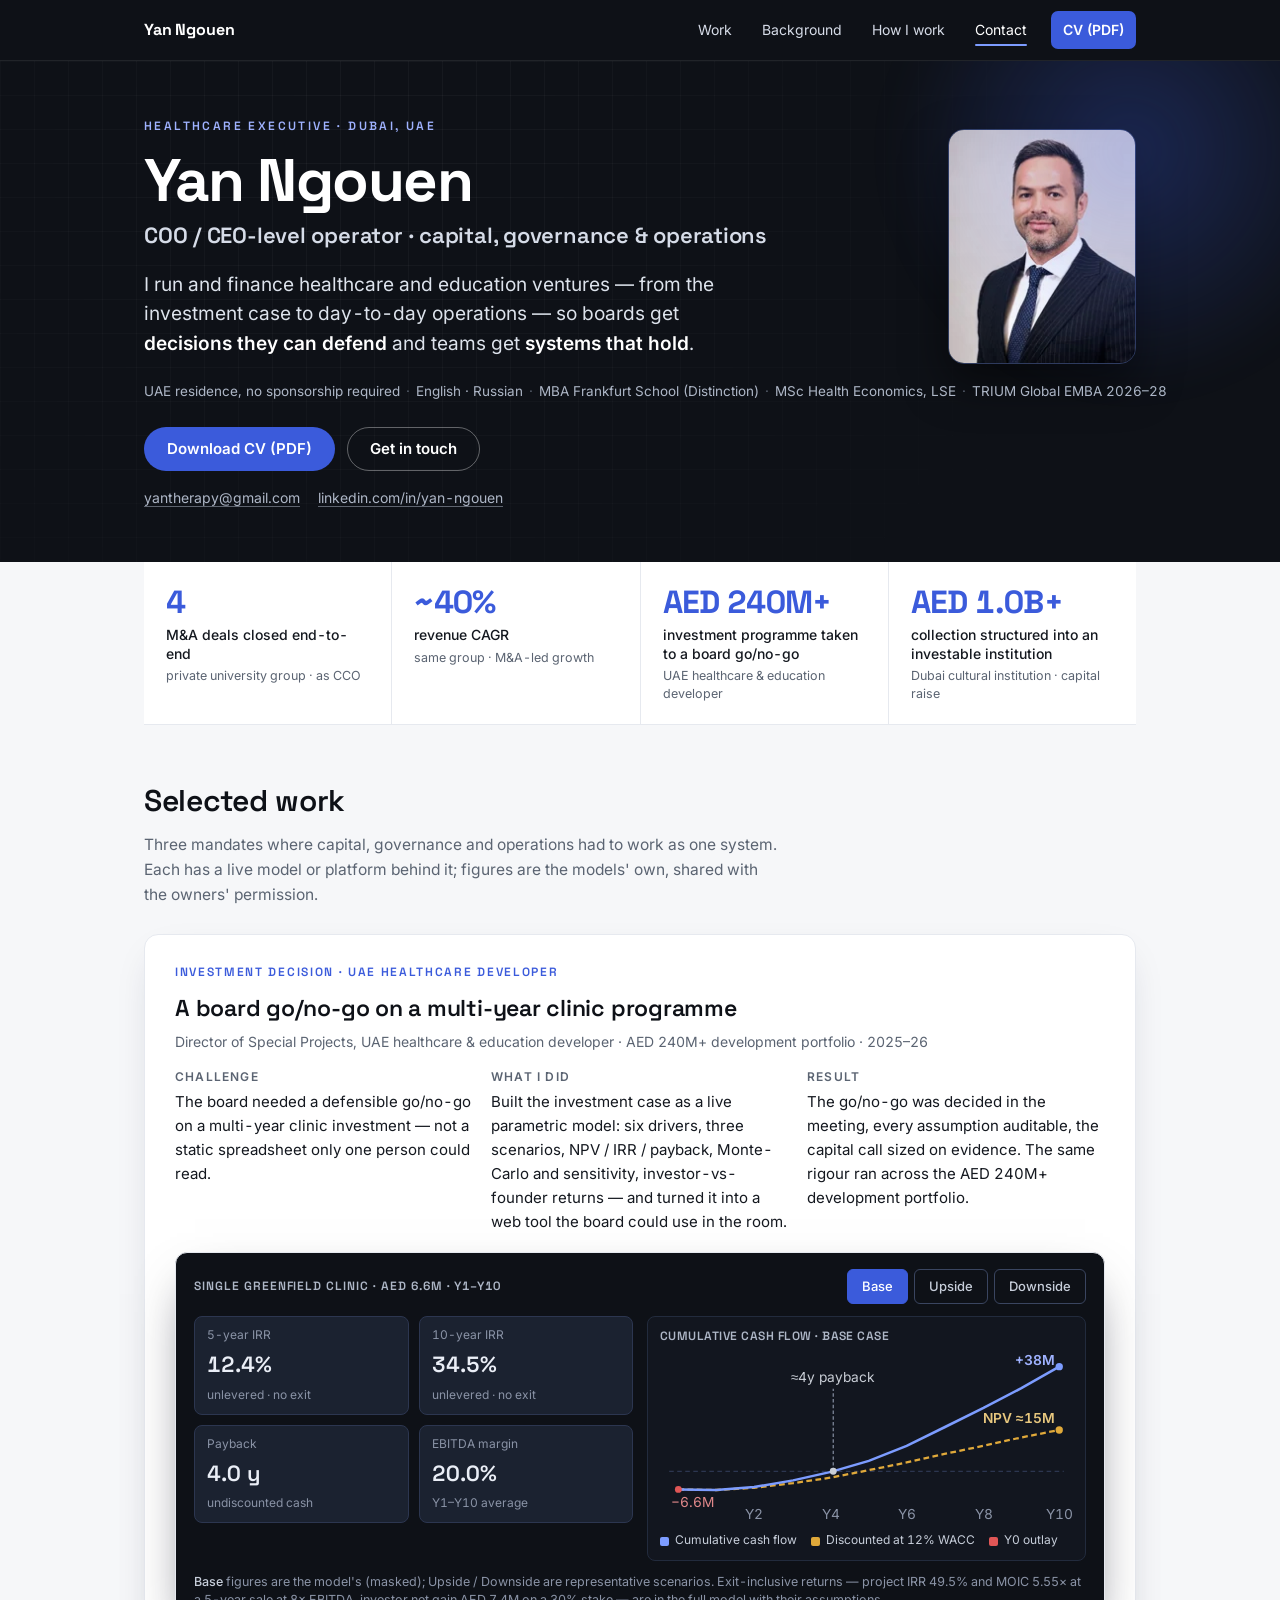
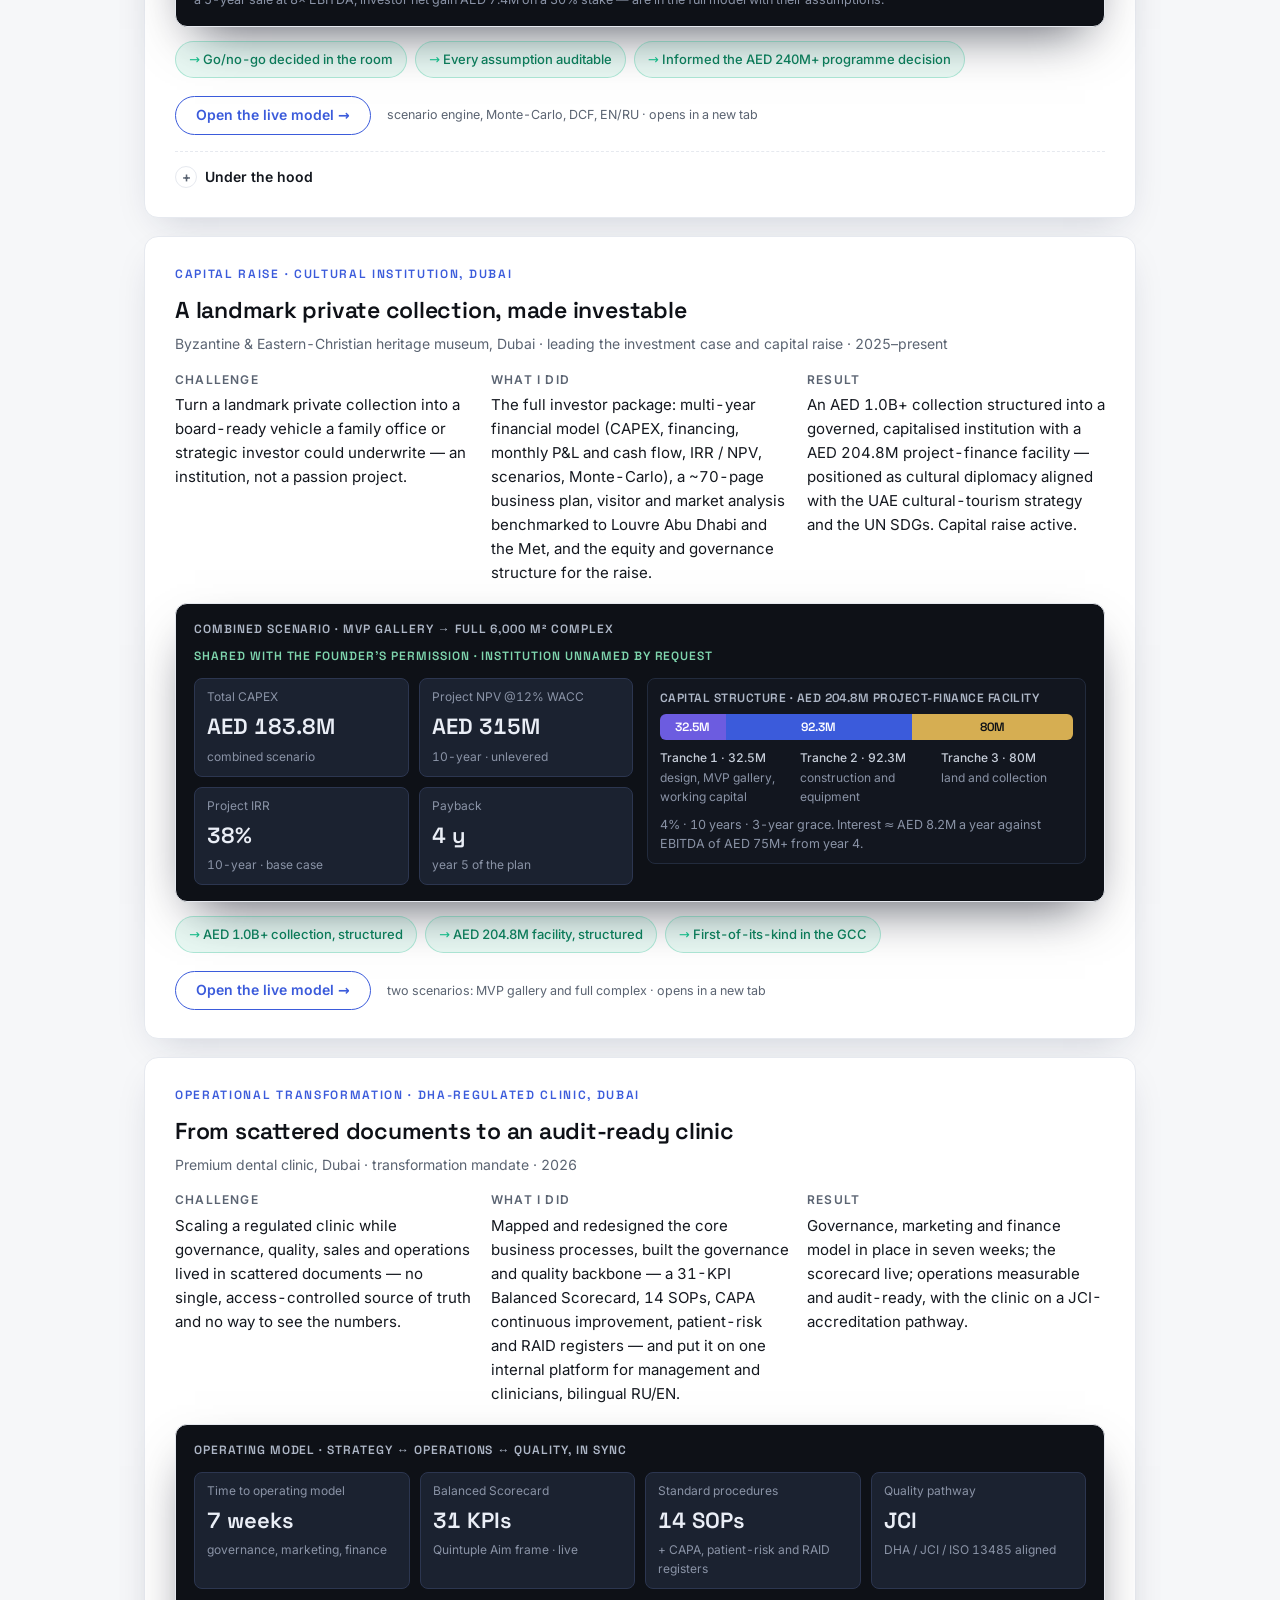
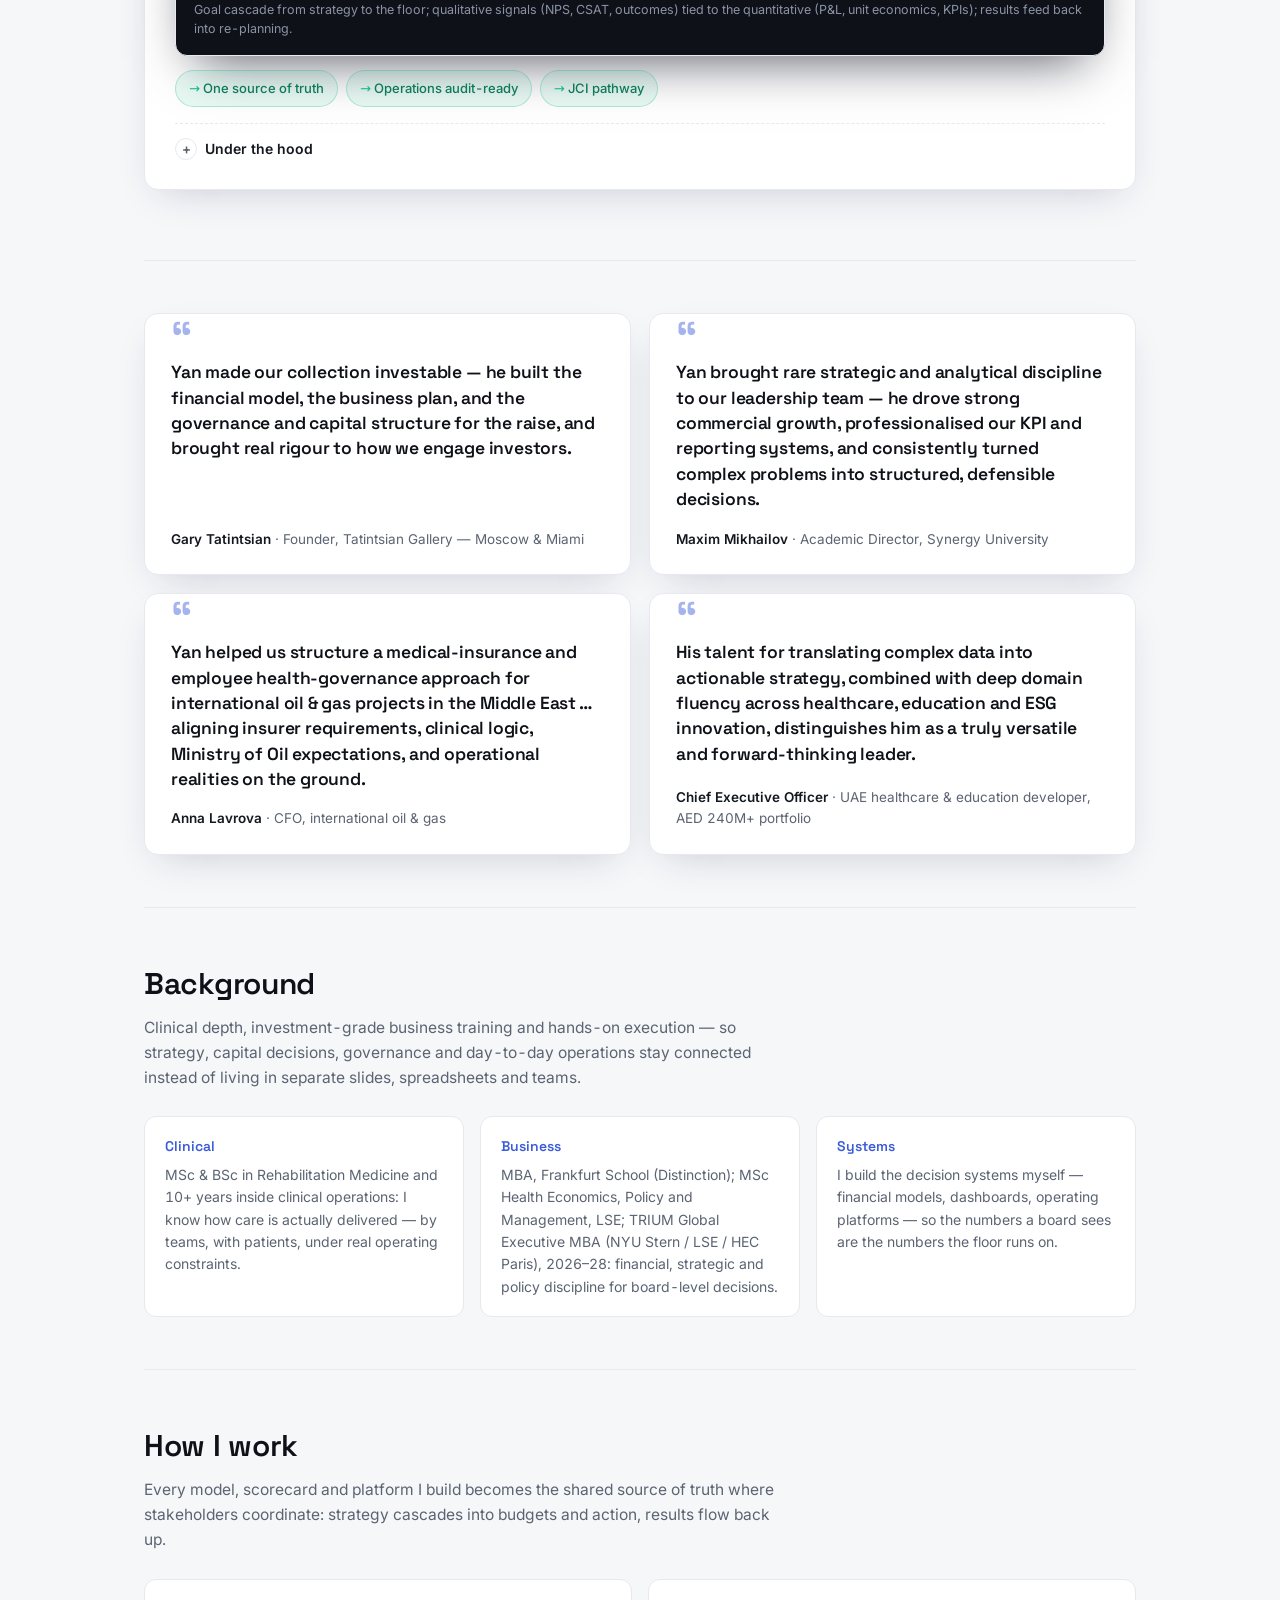
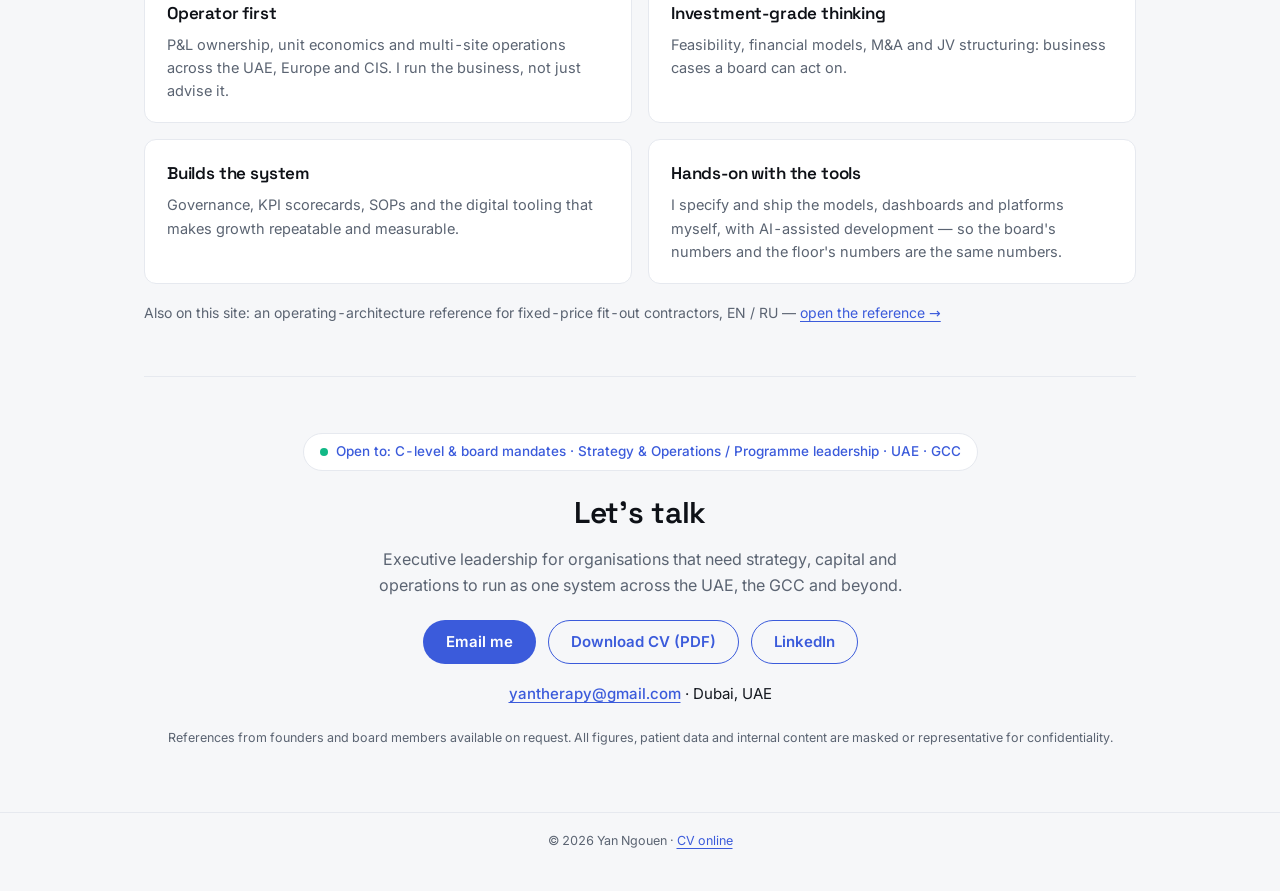
==== commit 4c36121c: "Update index.html" ====
--- a/index.html
+++ b/index.html
@@ -426,7 +426,7 @@
         <div class="ctx">Premium dental clinic, Dubai · transformation mandate · 2026</div>
         <div class="blocks">
           <div class="block"><div class="k">Challenge</div><p>Scaling a regulated clinic while governance, quality, sales and operations lived in scattered documents — no single, access-controlled source of truth and no way to see the numbers.</p></div>
-          <div class="block"><div class="k">What I did</div><p>Mapped and redesigned the core business processes, built the governance and quality backbone — a 31-KPI Balanced Scorecard, 29 SOPs, CAPA continuous improvement, patient-risk and RAID registers — and put it on one internal platform for management and clinicians, bilingual RU/EN.</p></div>
+          <div class="block"><div class="k">What I did</div><p>Mapped and redesigned the core business processes, built the governance and quality backbone — a 31-KPI Balanced Scorecard, 14 SOPs, CAPA continuous improvement, patient-risk and RAID registers — and put it on one internal platform for management and clinicians, bilingual RU/EN.</p></div>
           <div class="block"><div class="k">Result</div><p>Governance, marketing and finance model in place in seven weeks; the scorecard live; operations measurable and audit-ready, with the clinic on a JCI-accreditation pathway.</p></div>
         </div>
 
@@ -435,7 +435,7 @@
           <div class="kpis four">
             <div class="kpi"><div class="l">Time to operating model</div><div class="v">7 weeks</div><div class="b">governance, marketing, finance</div></div>
             <div class="kpi"><div class="l">Balanced Scorecard</div><div class="v">31 KPIs</div><div class="b">Quintuple Aim frame · live</div></div>
-            <div class="kpi"><div class="l">Standard procedures</div><div class="v">29 SOPs</div><div class="b">+ CAPA, patient-risk and RAID registers</div></div>
+            <div class="kpi"><div class="l">Standard procedures</div><div class="v">14 SOPs</div><div class="b">+ CAPA, patient-risk and RAID registers</div></div>
             <div class="kpi"><div class="l">Quality pathway</div><div class="v">JCI</div><div class="b">DHA / JCI / ISO 13485 aligned</div></div>
           </div>
           <p class="ev-cap">Goal cascade from strategy to the floor; qualitative signals (NPS, CSAT, outcomes) tied to the quantitative (P&amp;L, unit economics, KPIs); results feed back into re-planning.</p>
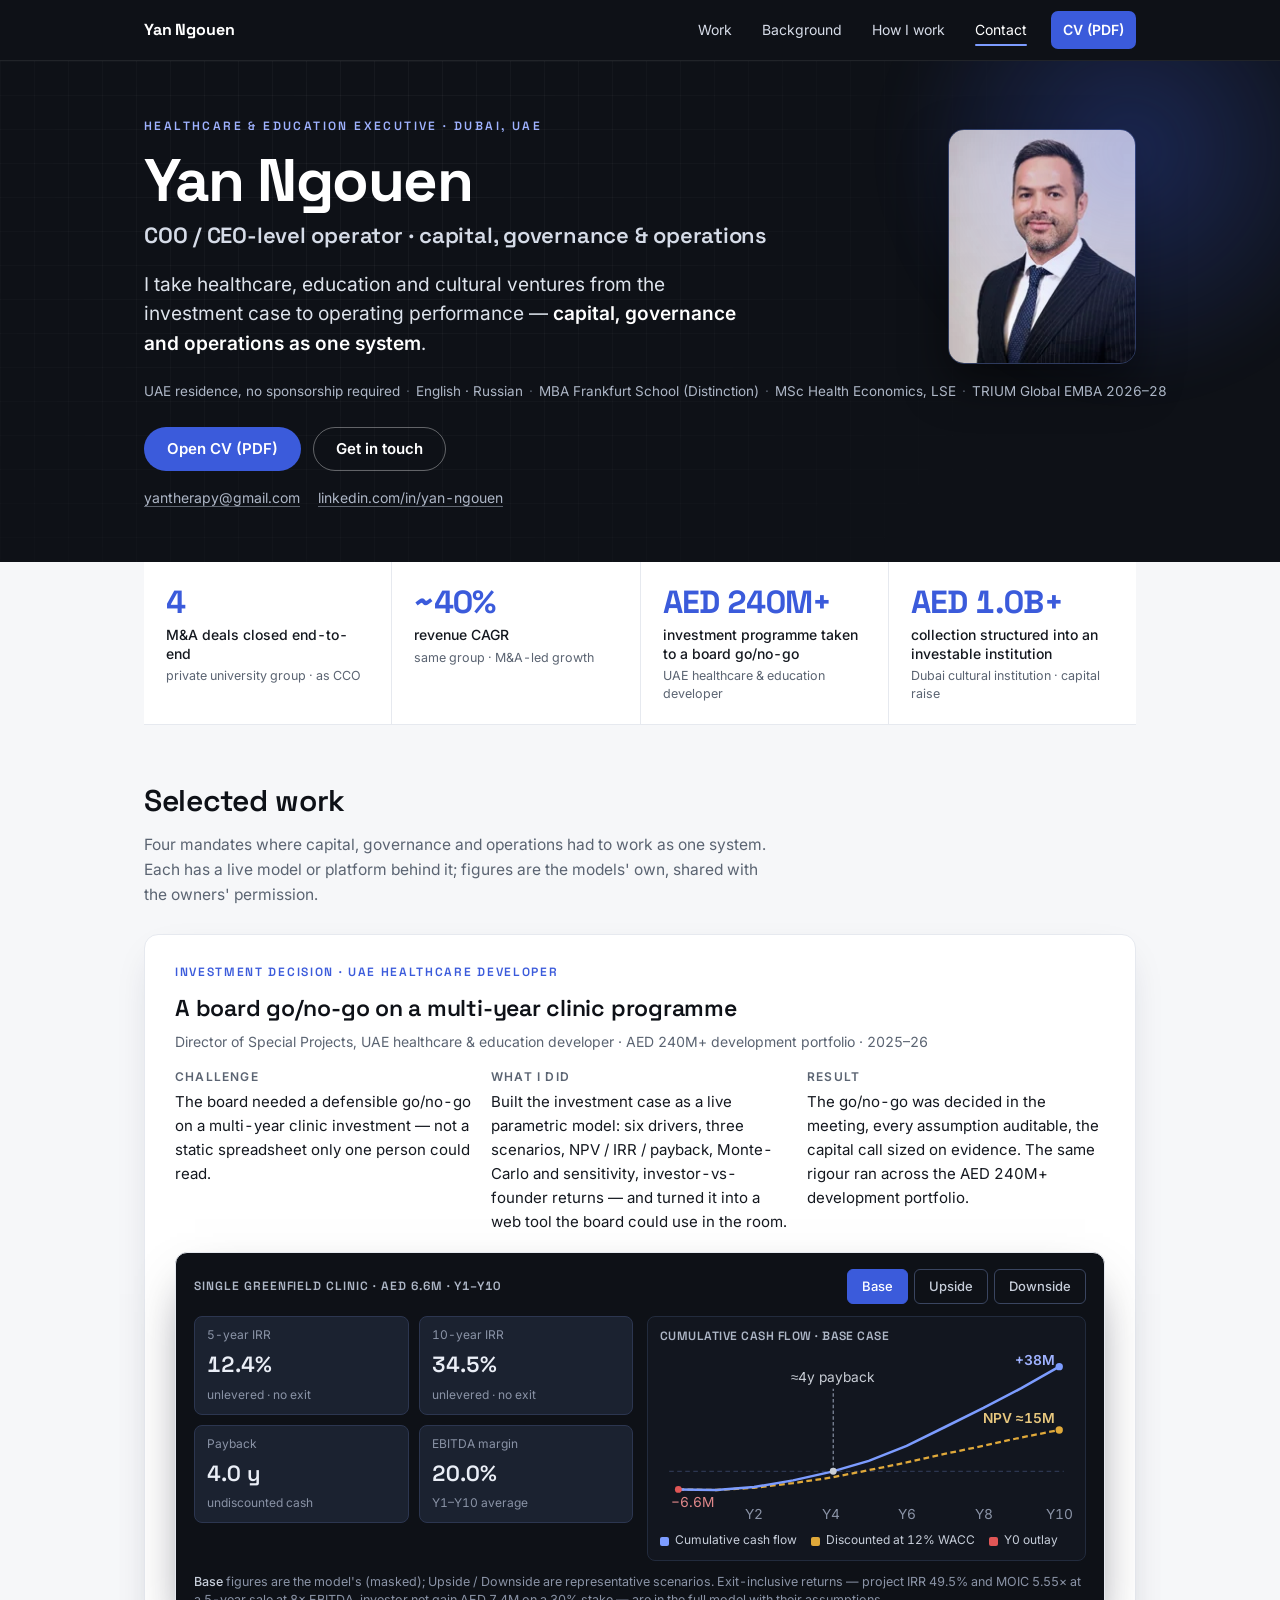
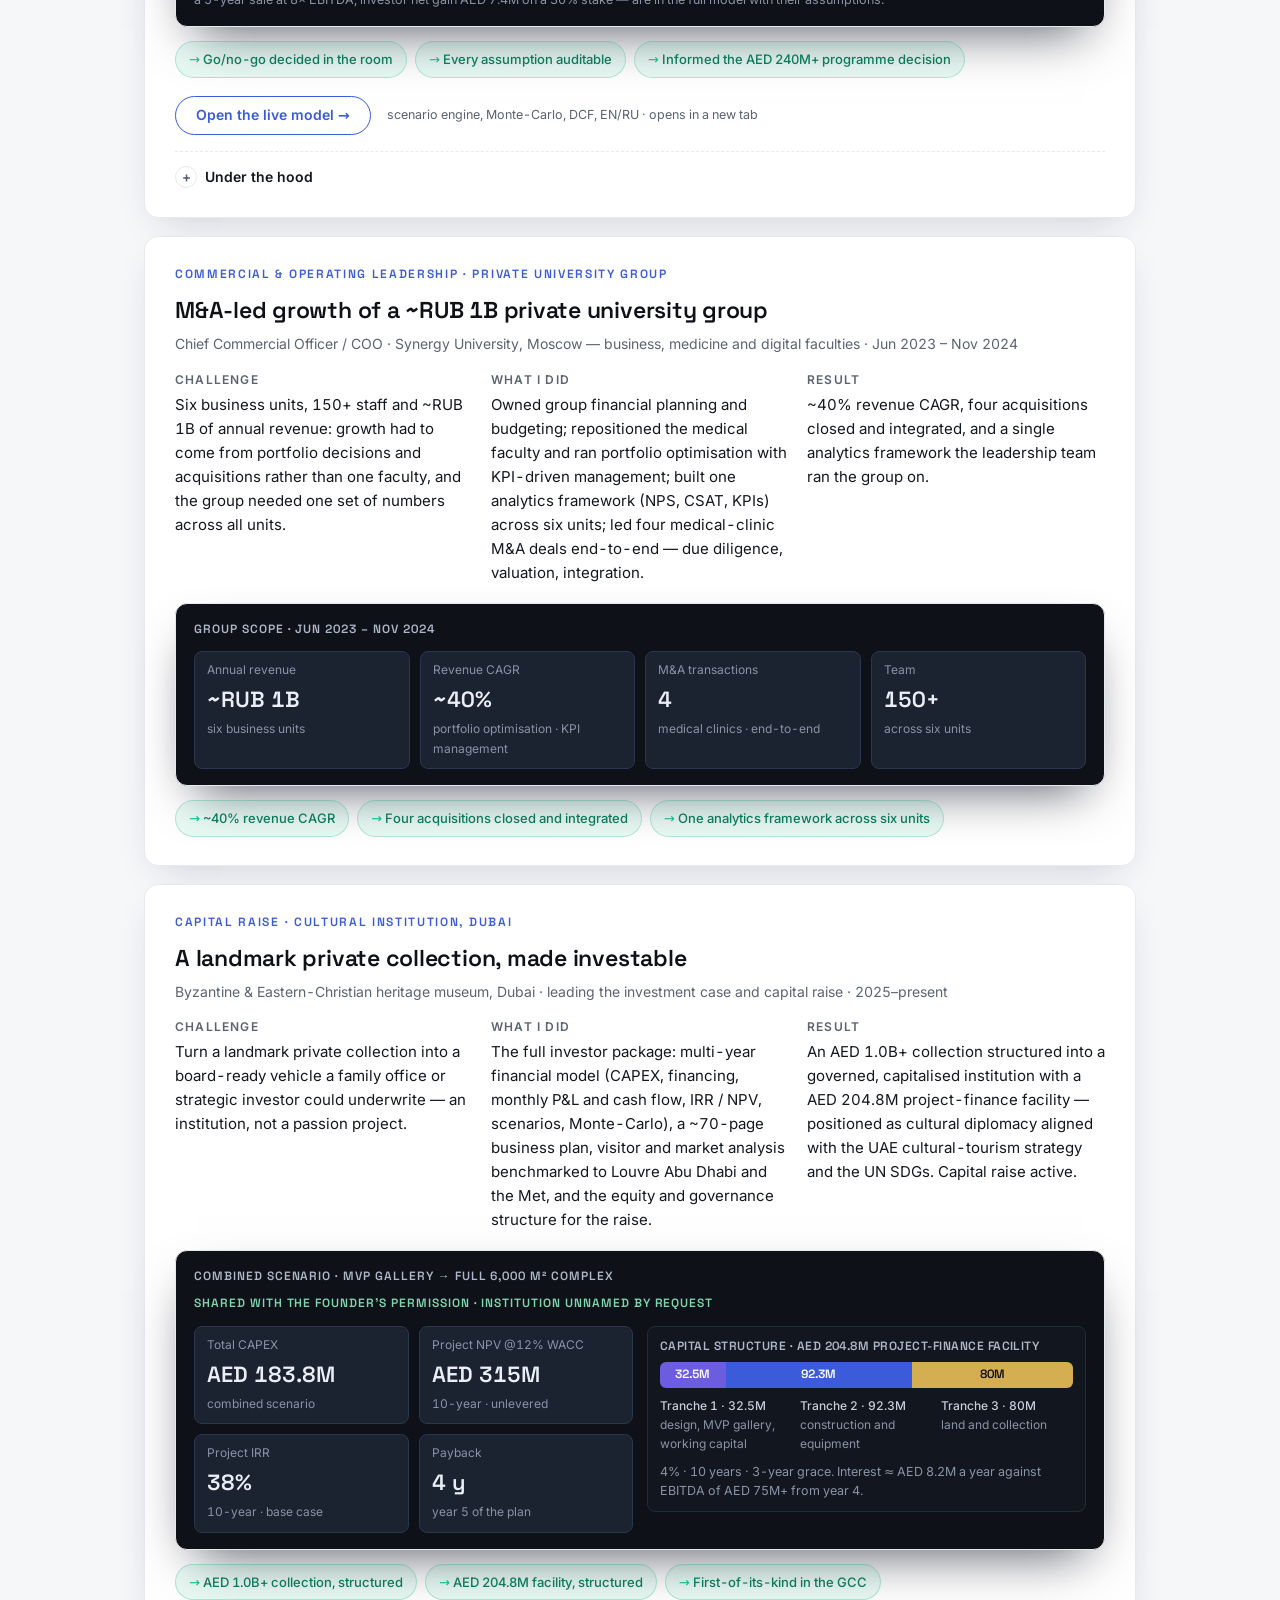
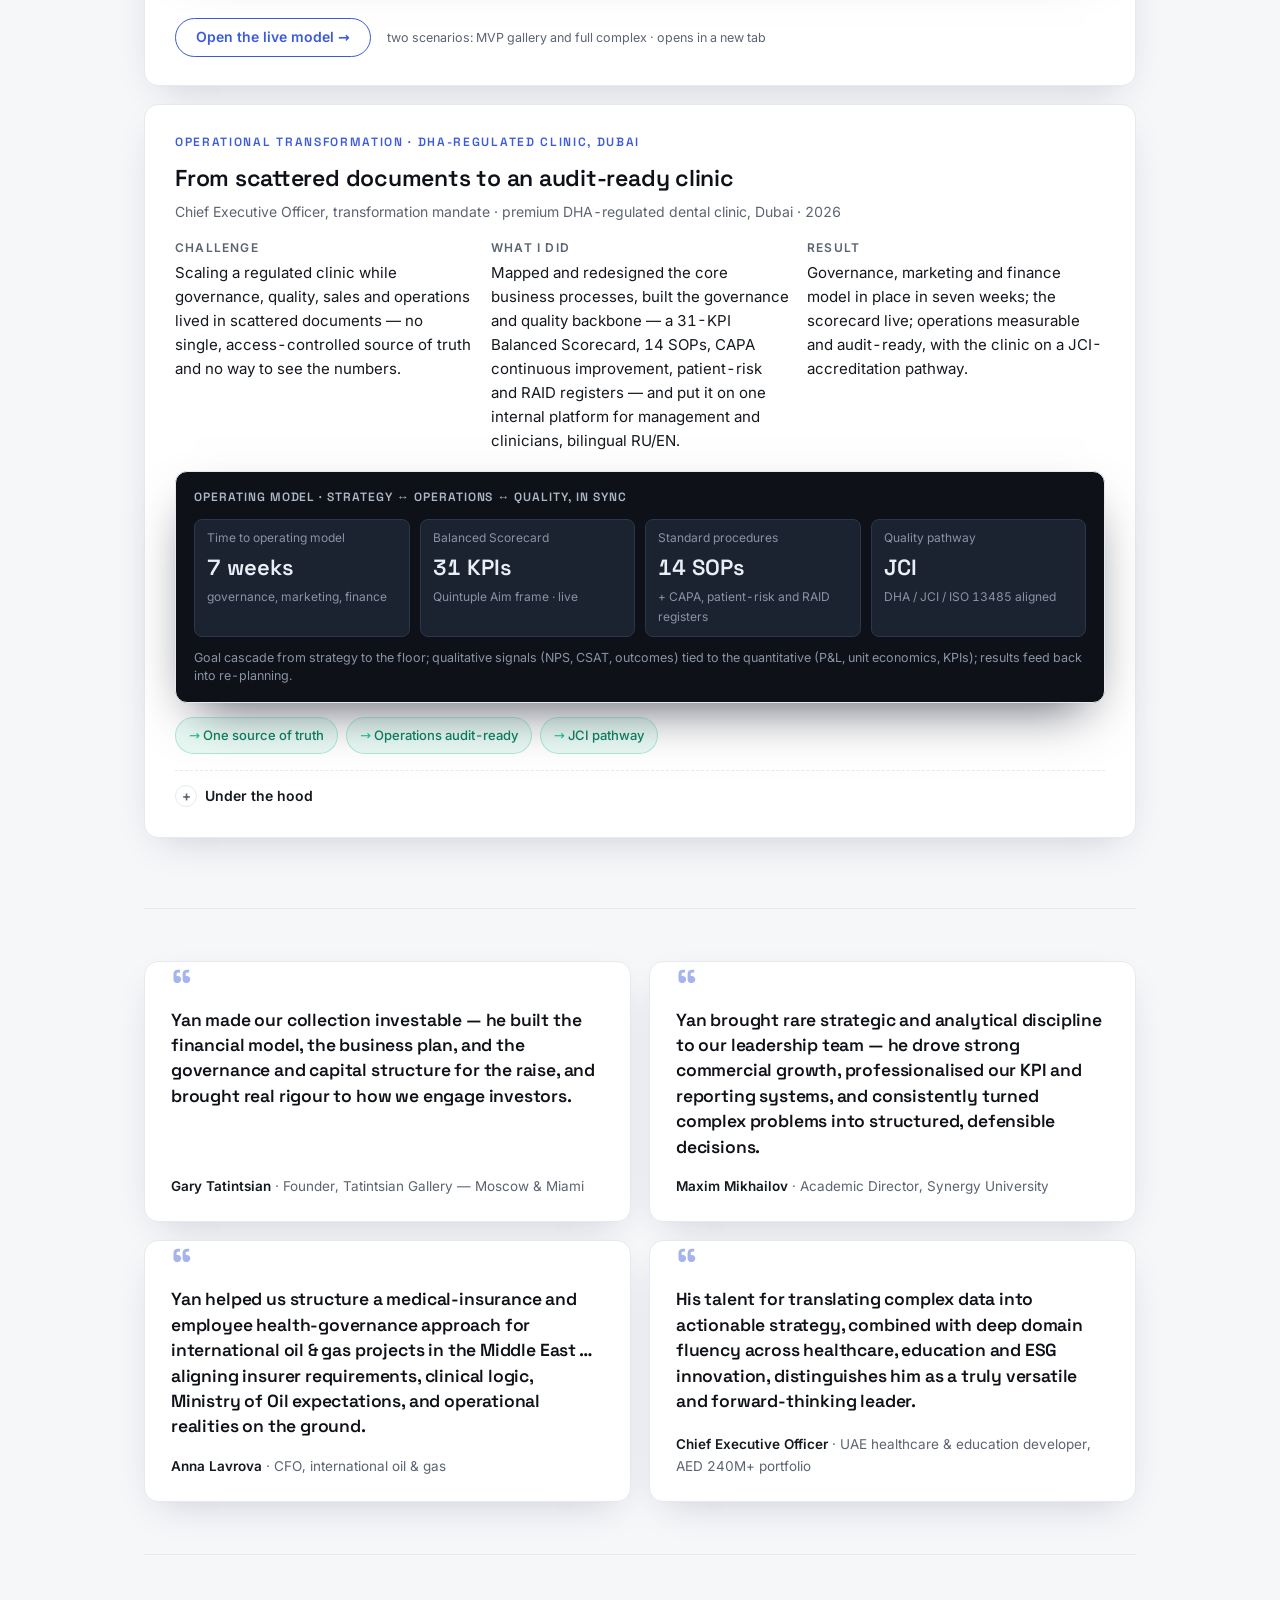
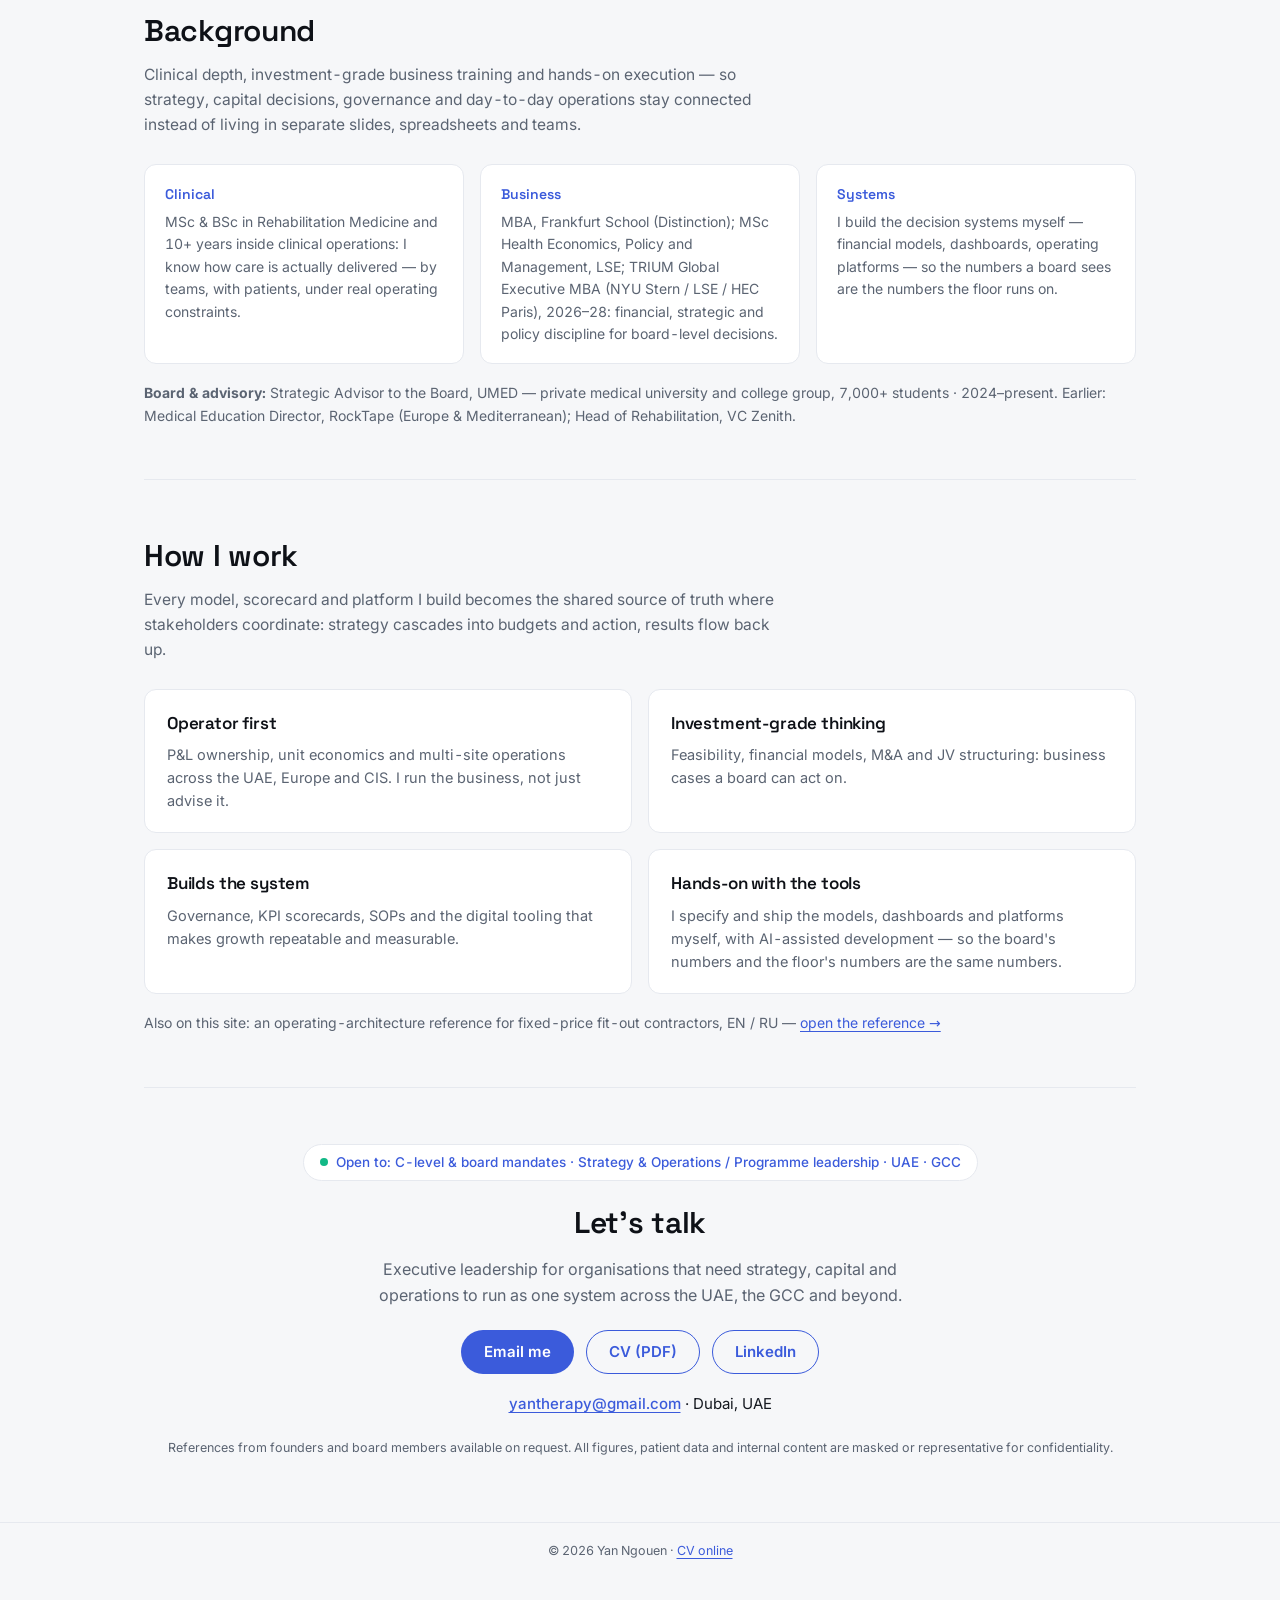
==== commit 5923c309: "update" ====
--- a/index.html
+++ b/index.html
@@ -3,20 +3,20 @@
 <head>
 <meta charset="UTF-8">
 <meta name="viewport" content="width=device-width, initial-scale=1.0">
-<title>Yan Ngouen — Healthcare executive · COO / CEO-level operator · Dubai</title>
-<meta name="description" content="Yan Ngouen — healthcare executive in Dubai. COO / CEO-level operator for healthcare and education ventures: investment cases, governance and operations. Four M&amp;A deals closed end-to-end, an AED 240M+ investment programme taken to a board go/no-go, an AED 1.0B+ collection structured into an investable institution.">
+<title>Yan Ngouen — Healthcare &amp; education executive · COO / CEO-level operator · Dubai</title>
+<meta name="description" content="Yan Ngouen — healthcare &amp; education executive in Dubai. COO / CEO-level operator: takes healthcare, education and cultural ventures from the investment case to operating performance — capital, governance and operations as one system. Four M&amp;A deals closed end-to-end, an AED 240M+ investment programme taken to a board go/no-go, an AED 1.0B+ collection structured into an investable institution.">
 <meta name="theme-color" content="#0E1117">
 <link rel="canonical" href="https://yantheapy.github.io/yan-portfolio/">
 <link rel="icon" type="image/png" href="favicon.png">
 <meta property="og:type" content="profile">
-<meta property="og:title" content="Yan Ngouen — Healthcare executive · COO / CEO-level operator · Dubai">
+<meta property="og:title" content="Yan Ngouen — Healthcare &amp; education executive · COO / CEO-level operator · Dubai">
 <meta property="og:description" content="Investment cases, governance and the operating systems that make healthcare and education ventures perform. Four M&amp;A deals, an AED 240M+ investment programme, an AED 1.0B+ collection made investable. Dubai, UAE.">
 <meta property="og:image" content="https://yantheapy.github.io/yan-portfolio/og-image.png">
 <meta property="og:image:width" content="1200">
 <meta property="og:image:height" content="630">
 <meta property="og:url" content="https://yantheapy.github.io/yan-portfolio/">
 <meta name="twitter:card" content="summary_large_image">
-<meta name="twitter:title" content="Yan Ngouen — Healthcare executive · COO / CEO-level operator · Dubai">
+<meta name="twitter:title" content="Yan Ngouen — Healthcare &amp; education executive · COO / CEO-level operator · Dubai">
 <meta name="twitter:description" content="Investment cases, governance and operations for healthcare and education ventures. Dubai, UAE.">
 <meta name="twitter:image" content="https://yantheapy.github.io/yan-portfolio/og-image.png">
 <link rel="preload" href="assets/fonts/inter-latin-400-normal.woff2" as="font" type="font/woff2" crossorigin>
@@ -27,8 +27,8 @@
   "@context": "https://schema.org",
   "@type": "Person",
   "name": "Yan Ngouen",
-  "jobTitle": "Healthcare executive · COO / CEO-level operator",
-  "description": "Healthcare executive in Dubai: investment cases, governance and operations for healthcare and education ventures.",
+  "jobTitle": "Healthcare & education executive · COO / CEO-level operator",
+  "description": "Healthcare and education executive in Dubai: takes ventures from the investment case to operating performance — capital, governance and operations as one system.",
   "url": "https://yantheapy.github.io/yan-portfolio/",
   "image": "https://yantheapy.github.io/yan-portfolio/photo.jpg",
   "email": "mailto:yantherapy@gmail.com",
@@ -277,7 +277,7 @@
         <a href="#background">Background</a>
         <a href="#how">How I work</a>
         <a href="#contact">Contact</a>
-        <a class="navcta" href="YanNgouen_CV.pdf" download>CV (PDF)</a>
+        <a class="navcta" href="YanNgouen_CV.pdf" target="_blank" rel="noopener">CV (PDF)</a>
       </nav>
     </div>
   </header>
@@ -289,13 +289,13 @@
           <source type="image/webp" srcset="photo.webp 1x, photo-2x.webp 2x">
           <img class="headshot" src="photo.jpg" alt="Yan Ngouen" width="188" height="235" fetchpriority="high">
         </picture>
-        <div class="eyebrow">Healthcare executive · Dubai, UAE</div>
+        <div class="eyebrow">Healthcare &amp; education executive · Dubai, UAE</div>
         <h1>Yan Ngouen</h1>
         <p class="role">COO / CEO-level operator · capital, governance &amp; operations</p>
-        <p class="spine">I run and finance healthcare and education ventures — from the investment case to day-to-day operations — so boards get <b>decisions they can defend</b> and teams get <b>systems that hold</b>.</p>
+        <p class="spine">I take healthcare, education and cultural ventures from the investment case to operating performance — <b>capital, governance and operations as one system</b>.</p>
         <p class="meta"><span>UAE residence, no sponsorship required</span><i>·</i><span>English · Russian</span><i>·</i><span>MBA Frankfurt School (Distinction)</span><i>·</i><span>MSc Health Economics, LSE</span><i>·</i><span>TRIUM Global EMBA 2026–28</span></p>
         <div class="hero-actions">
-          <a class="btn primary" href="YanNgouen_CV.pdf" download>Download CV (PDF)</a>
+          <a class="btn primary" href="YanNgouen_CV.pdf" target="_blank" rel="noopener">Open CV (PDF)</a>
           <a class="btn ghost-light" href="#contact">Get in touch</a>
         </div>
         <div class="hero-links">
@@ -316,7 +316,7 @@
 
     <section id="work" class="sec">
       <div class="sec-head"><h2>Selected work</h2></div>
-      <p class="sec-sub">Three mandates where capital, governance and operations had to work as one system. Each has a live model or platform behind it; figures are the models' own, shared with the owners' permission.</p>
+      <p class="sec-sub">Four mandates where capital, governance and operations had to work as one system. Each has a live model or platform behind it; figures are the models' own, shared with the owners' permission.</p>
 
       <article class="case" id="case-clinic">
         <div class="tag">Investment decision · UAE healthcare developer</div>
@@ -382,6 +382,29 @@
         </details>
       </article>
 
+      <article class="case" id="case-university">
+        <div class="tag">Commercial &amp; operating leadership · private university group</div>
+        <h3>M&amp;A-led growth of a ~RUB 1B private university group</h3>
+        <div class="ctx">Chief Commercial Officer / COO · Synergy University, Moscow — business, medicine and digital faculties · Jun 2023 – Nov 2024</div>
+        <div class="blocks">
+          <div class="block"><div class="k">Challenge</div><p>Six business units, 150+ staff and ~RUB 1B of annual revenue: growth had to come from portfolio decisions and acquisitions rather than one faculty, and the group needed one set of numbers across all units.</p></div>
+          <div class="block"><div class="k">What I did</div><p>Owned group financial planning and budgeting; repositioned the medical faculty and ran portfolio optimisation with KPI-driven management; built one analytics framework (NPS, CSAT, KPIs) across six units; led four medical-clinic M&amp;A deals end-to-end — due diligence, valuation, integration.</p></div>
+          <div class="block"><div class="k">Result</div><p>~40% revenue CAGR, four acquisitions closed and integrated, and a single analytics framework the leadership team ran the group on.</p></div>
+        </div>
+
+        <div class="ev" role="group" aria-label="University group mandate summary">
+          <div class="ev-head"><div class="ev-title">Group scope · Jun 2023 – Nov 2024</div></div>
+          <div class="kpis four">
+            <div class="kpi"><div class="l">Annual revenue</div><div class="v">~RUB 1B</div><div class="b">six business units</div></div>
+            <div class="kpi"><div class="l">Revenue CAGR</div><div class="v">~40%</div><div class="b">portfolio optimisation · KPI management</div></div>
+            <div class="kpi"><div class="l">M&amp;A transactions</div><div class="v">4</div><div class="b">medical clinics · end-to-end</div></div>
+            <div class="kpi"><div class="l">Team</div><div class="v">150+</div><div class="b">across six units</div></div>
+          </div>
+        </div>
+
+        <div class="outcome"><span class="o">~40% revenue CAGR</span><span class="o">Four acquisitions closed and integrated</span><span class="o">One analytics framework across six units</span></div>
+      </article>
+
       <article class="case" id="case-museum">
         <div class="tag">Capital raise · cultural institution, Dubai</div>
         <h3>A landmark private collection, made investable</h3>
@@ -423,7 +446,7 @@
       <article class="case" id="case-platform">
         <div class="tag">Operational transformation · DHA-regulated clinic, Dubai</div>
         <h3>From scattered documents to an audit-ready clinic</h3>
-        <div class="ctx">Premium dental clinic, Dubai · transformation mandate · 2026</div>
+        <div class="ctx">Chief Executive Officer, transformation mandate · premium DHA-regulated dental clinic, Dubai · 2026</div>
         <div class="blocks">
           <div class="block"><div class="k">Challenge</div><p>Scaling a regulated clinic while governance, quality, sales and operations lived in scattered documents — no single, access-controlled source of truth and no way to see the numbers.</p></div>
           <div class="block"><div class="k">What I did</div><p>Mapped and redesigned the core business processes, built the governance and quality backbone — a 31-KPI Balanced Scorecard, 14 SOPs, CAPA continuous improvement, patient-risk and RAID registers — and put it on one internal platform for management and clinicians, bilingual RU/EN.</p></div>
@@ -482,6 +505,7 @@
         <div class="tcard"><div class="th">Business</div><p>MBA, Frankfurt School (Distinction); MSc Health Economics, Policy and Management, LSE; TRIUM Global Executive MBA (NYU Stern / LSE / HEC Paris), 2026–28: financial, strategic and policy discipline for board-level decisions.</p></div>
         <div class="tcard"><div class="th">Systems</div><p>I build the decision systems myself — financial models, dashboards, operating platforms — so the numbers a board sees are the numbers the floor runs on.</p></div>
       </div>
+      <p class="aside-link"><b>Board &amp; advisory:</b> Strategic Advisor to the Board, UMED — private medical university and college group, 7,000+ students · 2024–present. Earlier: Medical Education Director, RockTape (Europe &amp; Mediterranean); Head of Rehabilitation, VC Zenith.</p>
     </section>
 
     <section id="how" class="sec">
@@ -502,7 +526,7 @@
       <p class="lead">Executive leadership for organisations that need strategy, capital and operations to run as one system across the UAE, the GCC and beyond.</p>
       <div class="ctas">
         <a class="btn primary" href="mailto:yantherapy@gmail.com?subject=Executive%20%2F%20board%20conversation">Email me</a>
-        <a class="btn ghost" href="YanNgouen_CV.pdf" download>Download CV (PDF)</a>
+        <a class="btn ghost" href="YanNgouen_CV.pdf" target="_blank" rel="noopener">CV (PDF)</a>
         <a class="btn ghost" href="https://www.linkedin.com/in/yan-ngouen/" rel="noopener">LinkedIn</a>
       </div>
       <p class="email"><a href="mailto:yantherapy@gmail.com">yantherapy@gmail.com</a> · Dubai, UAE</p>
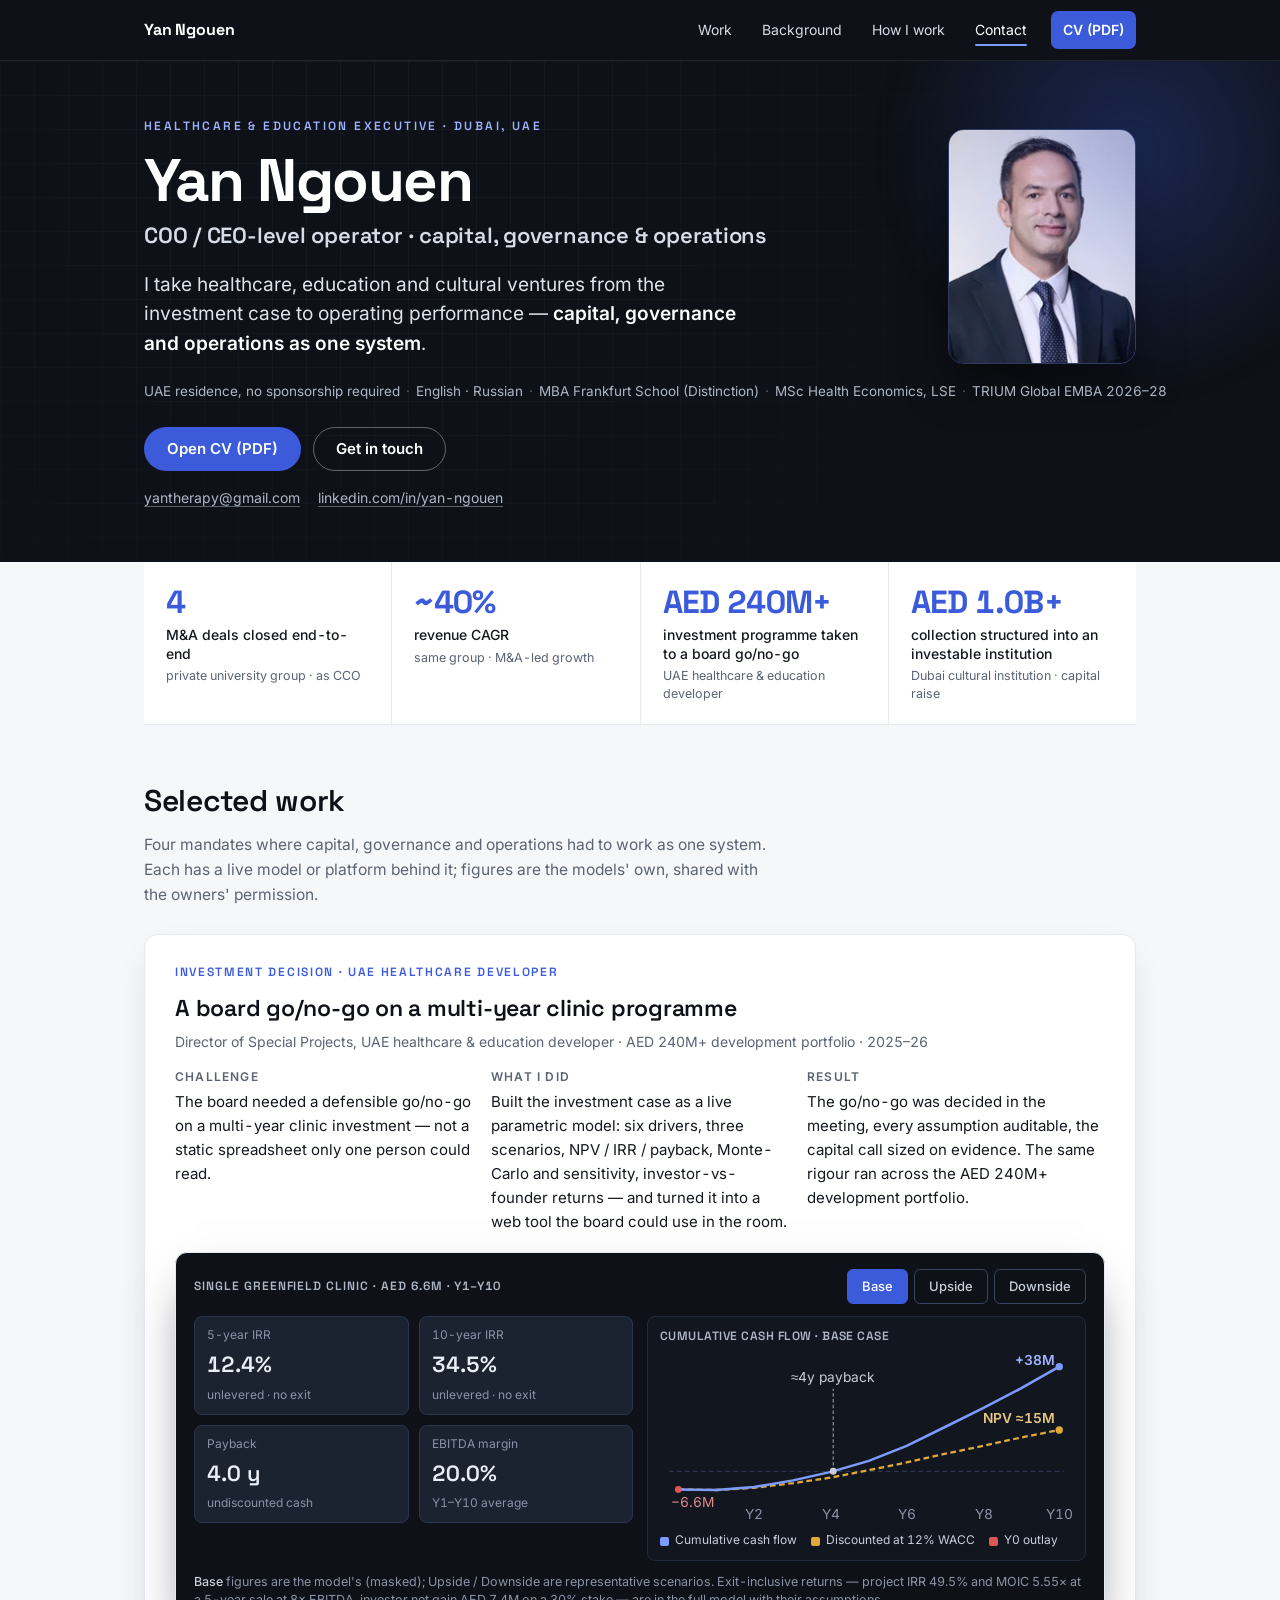
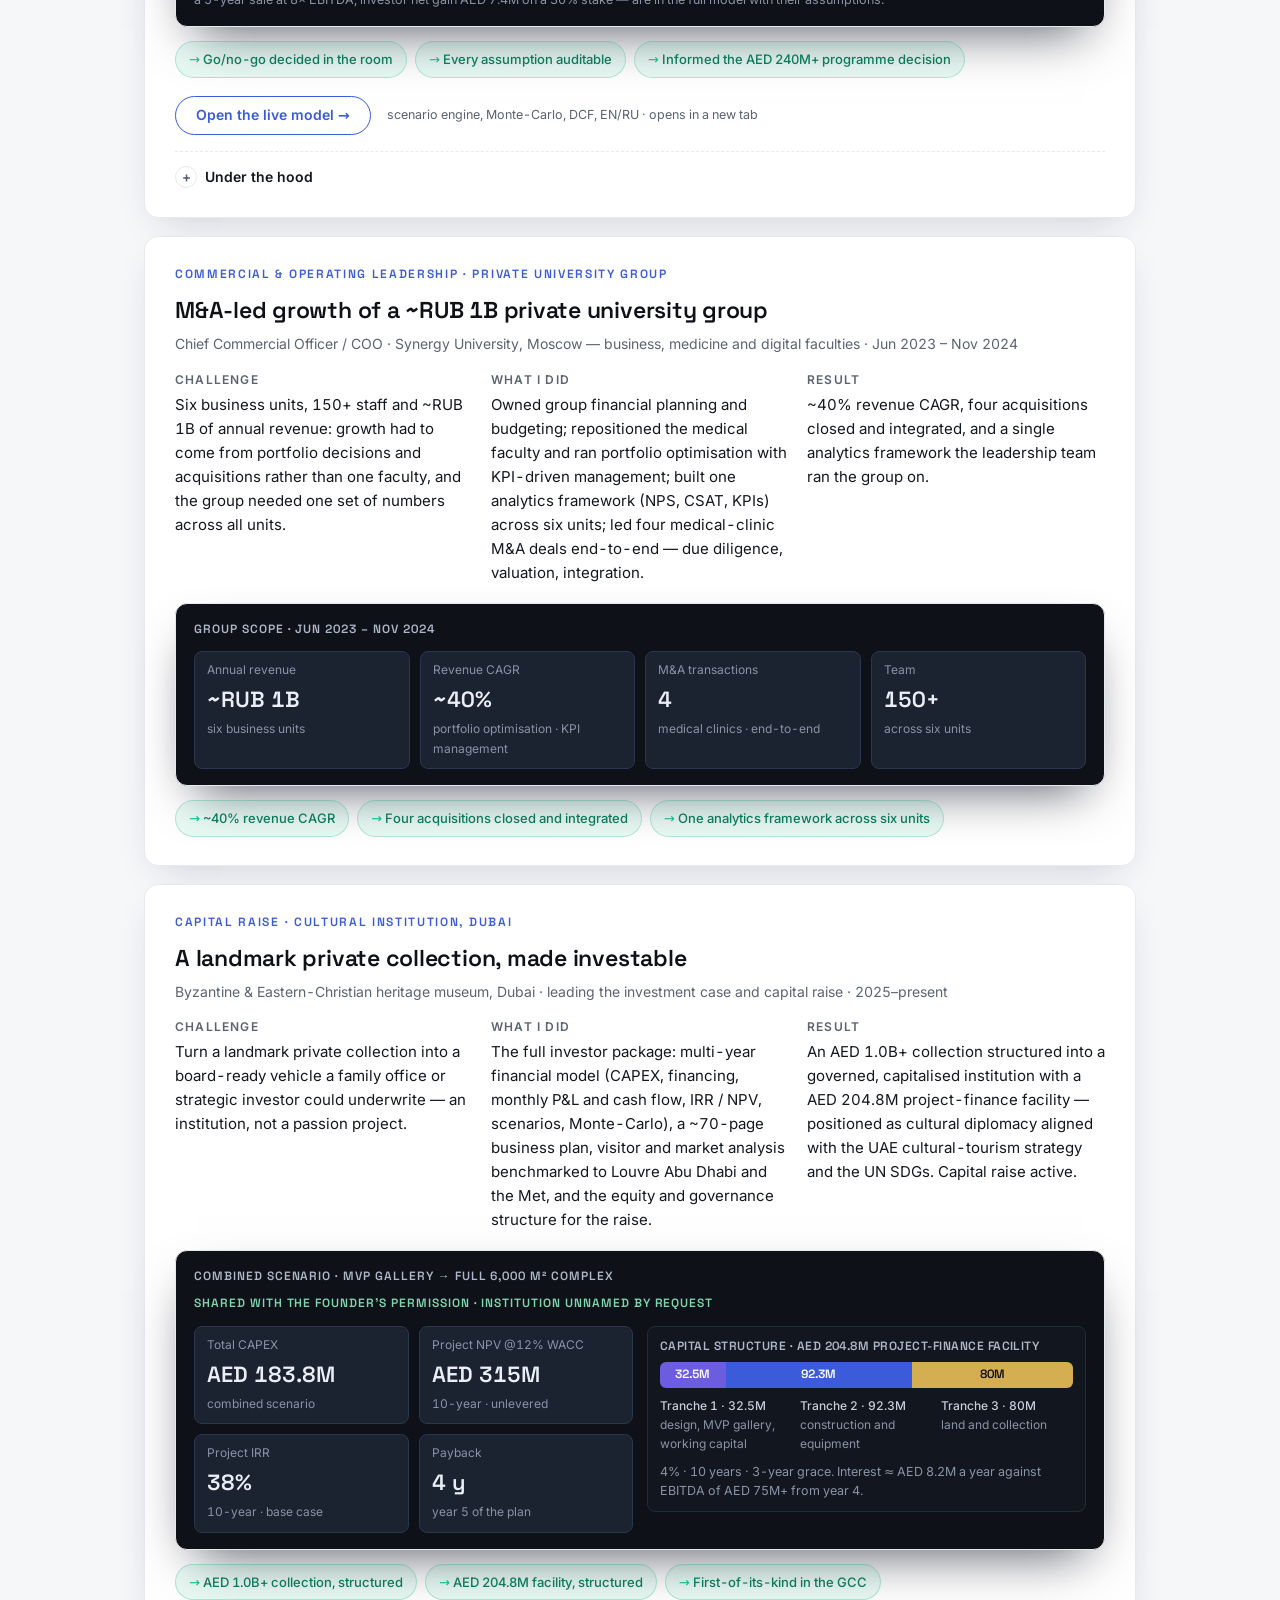
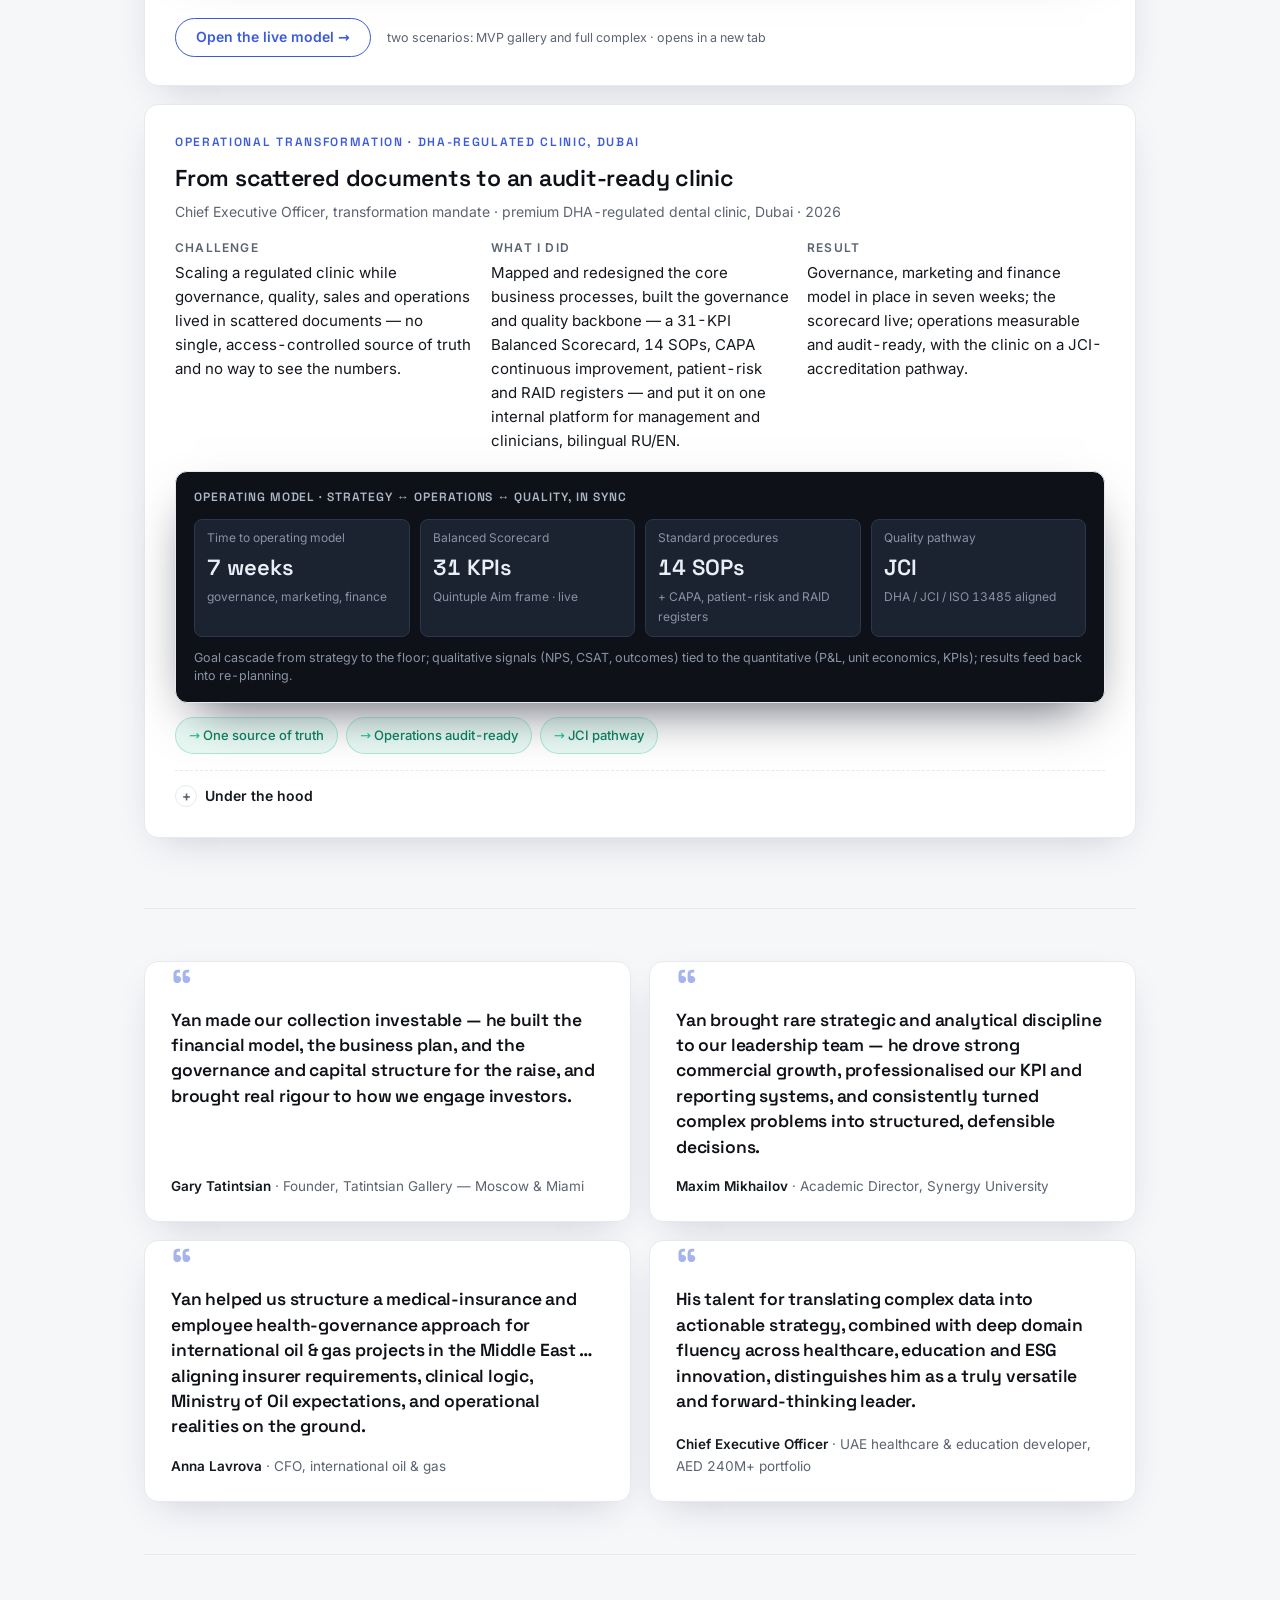
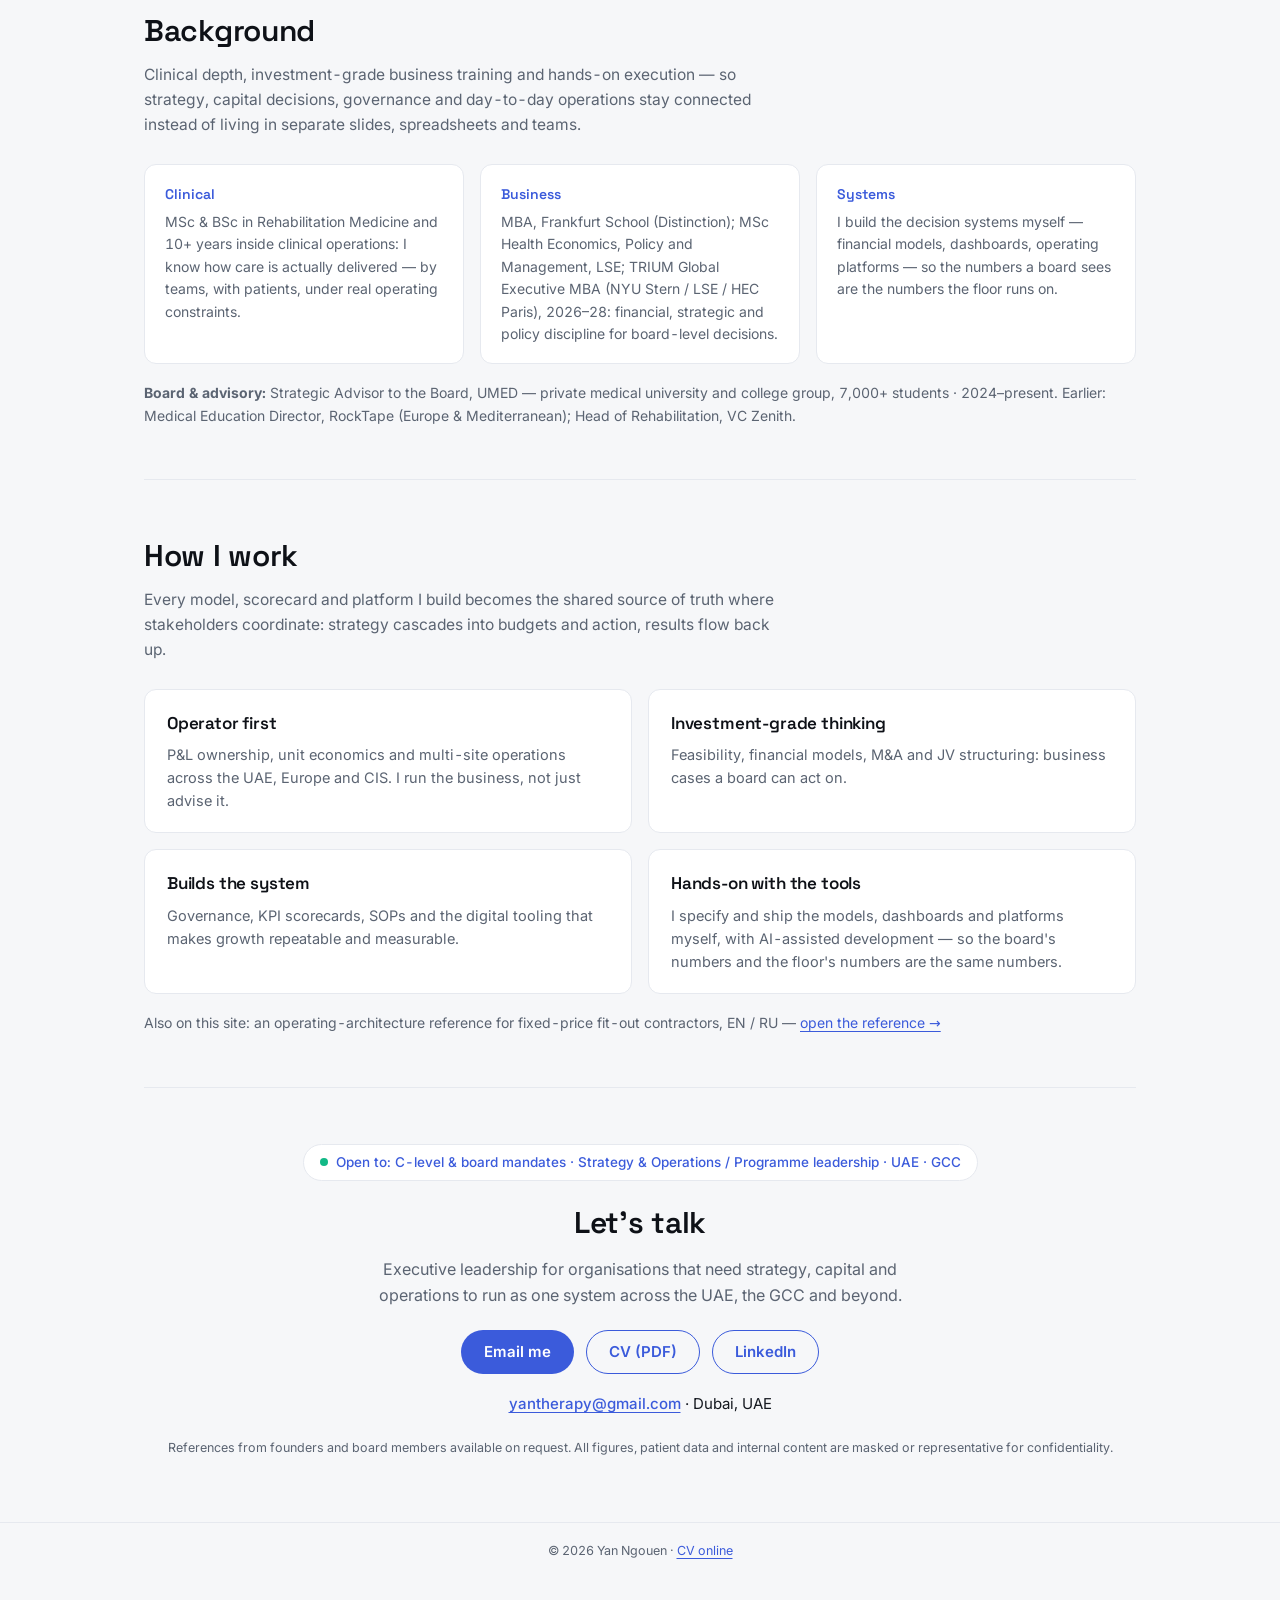
==== commit 43ca58b0: "update" ====
--- a/index.html
+++ b/index.html
@@ -11,14 +11,14 @@
 <meta property="og:type" content="profile">
 <meta property="og:title" content="Yan Ngouen — Healthcare &amp; education executive · COO / CEO-level operator · Dubai">
 <meta property="og:description" content="Investment cases, governance and the operating systems that make healthcare and education ventures perform. Four M&amp;A deals, an AED 240M+ investment programme, an AED 1.0B+ collection made investable. Dubai, UAE.">
-<meta property="og:image" content="https://yantheapy.github.io/yan-portfolio/og-image.png">
+<meta property="og:image" content="https://yantheapy.github.io/yan-portfolio/og-image-2.png">
 <meta property="og:image:width" content="1200">
 <meta property="og:image:height" content="630">
 <meta property="og:url" content="https://yantheapy.github.io/yan-portfolio/">
 <meta name="twitter:card" content="summary_large_image">
 <meta name="twitter:title" content="Yan Ngouen — Healthcare &amp; education executive · COO / CEO-level operator · Dubai">
 <meta name="twitter:description" content="Investment cases, governance and operations for healthcare and education ventures. Dubai, UAE.">
-<meta name="twitter:image" content="https://yantheapy.github.io/yan-portfolio/og-image.png">
+<meta name="twitter:image" content="https://yantheapy.github.io/yan-portfolio/og-image-2.png">
 <link rel="preload" href="assets/fonts/inter-latin-400-normal.woff2" as="font" type="font/woff2" crossorigin>
 <link rel="preload" href="assets/fonts/space-grotesk-latin-700-normal.woff2" as="font" type="font/woff2" crossorigin>
 <link rel="stylesheet" href="assets/fonts.css">
